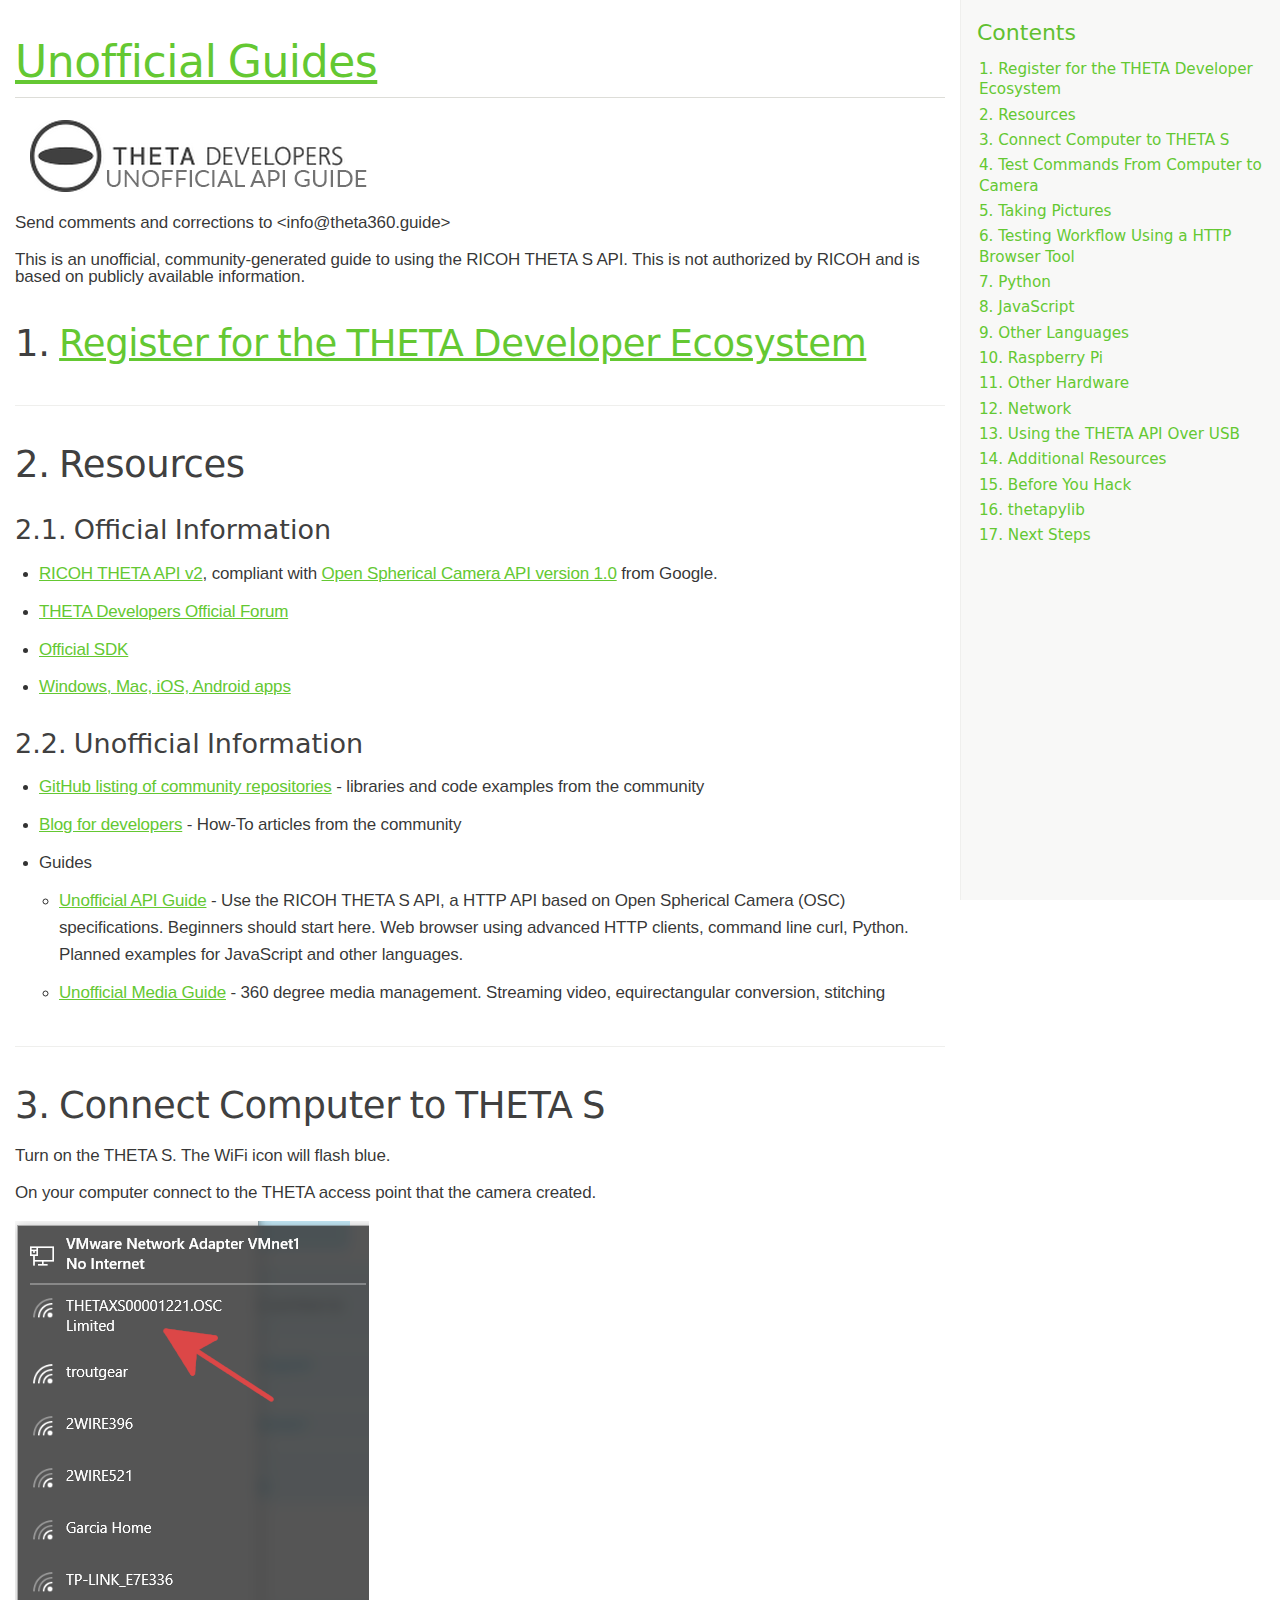
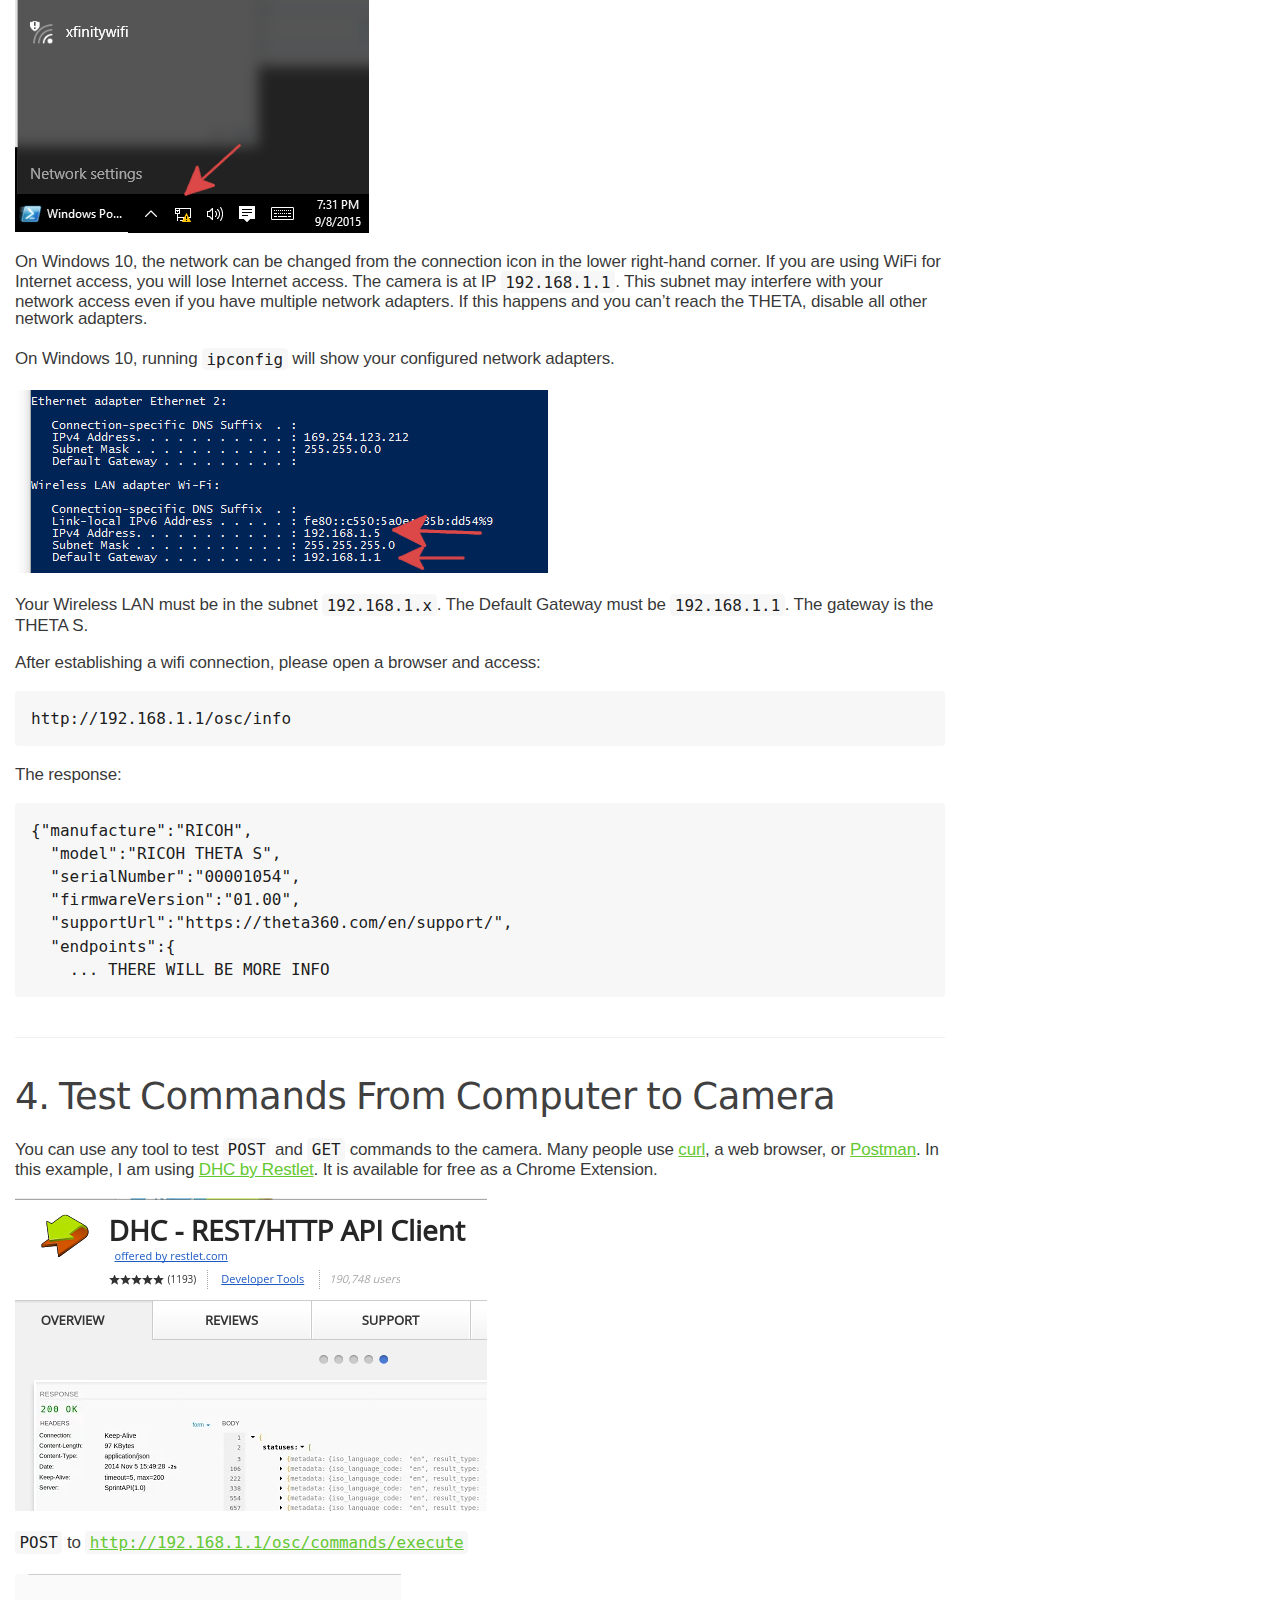
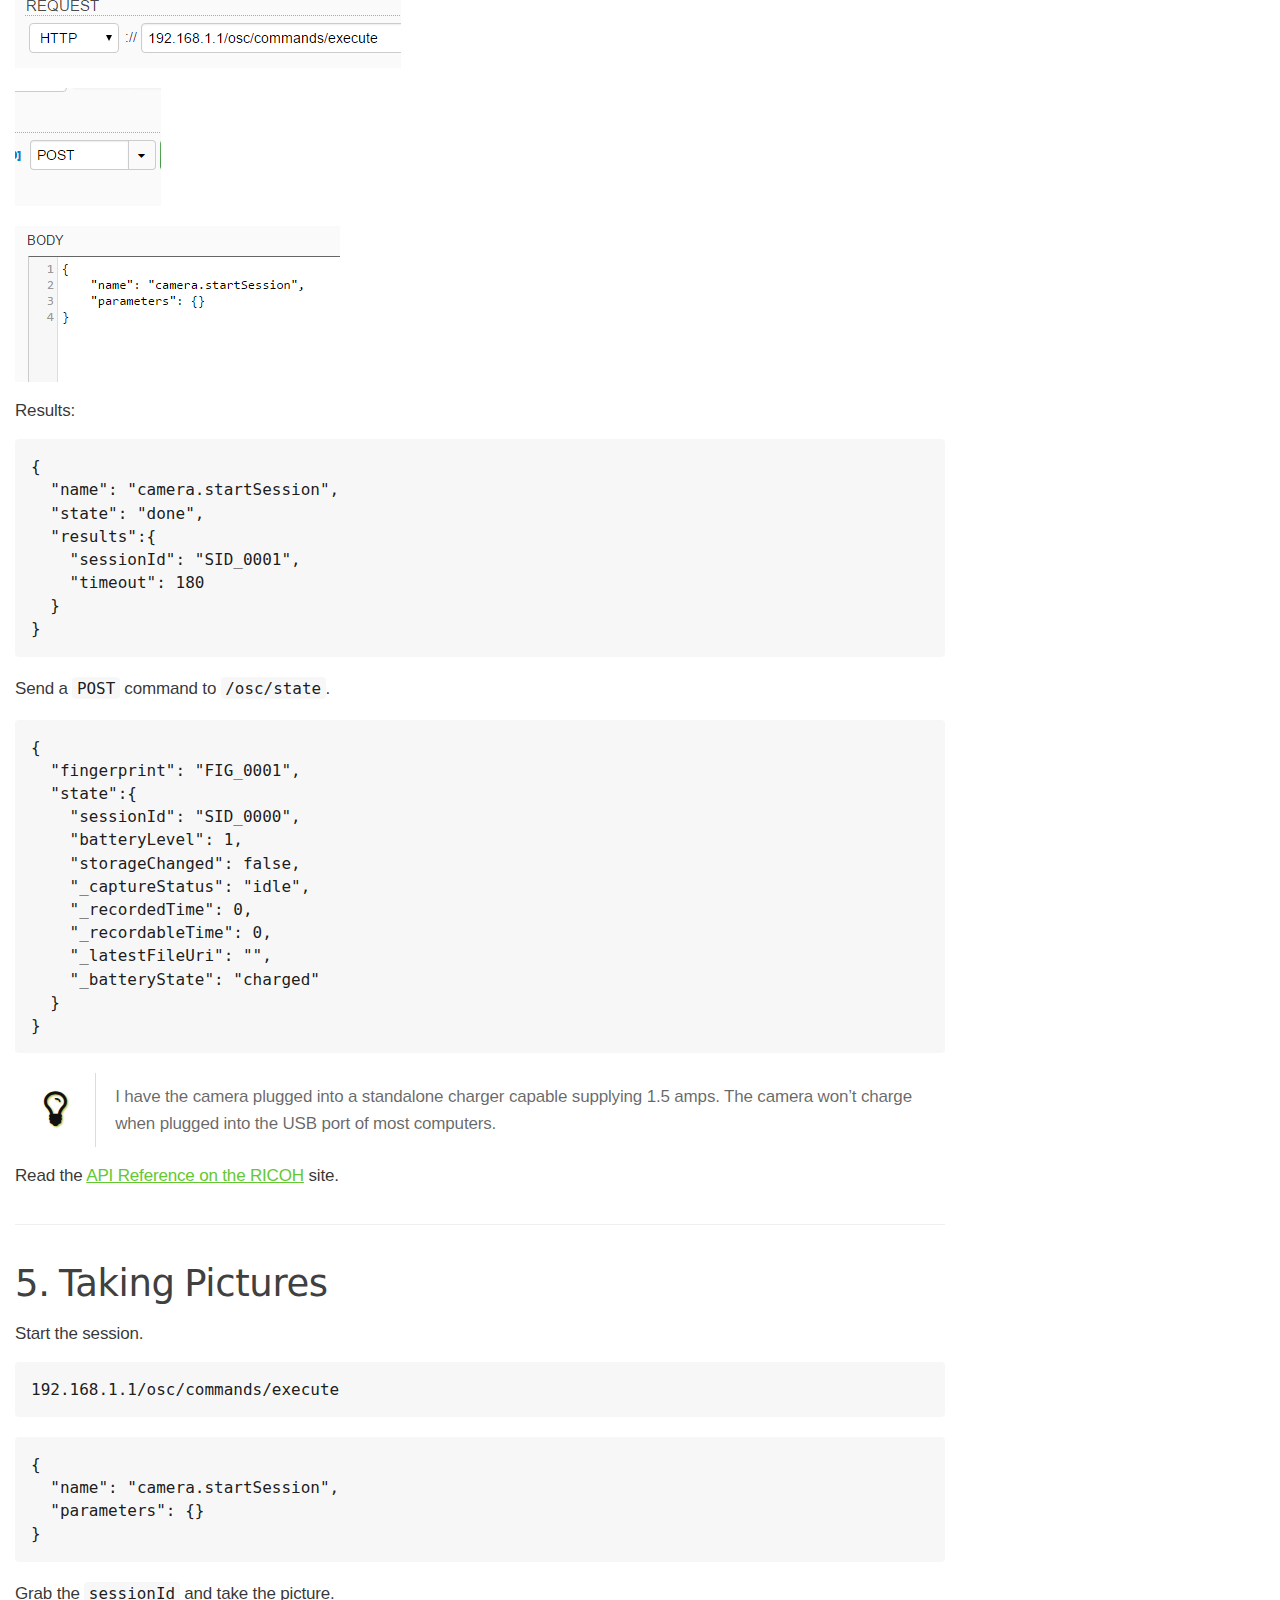
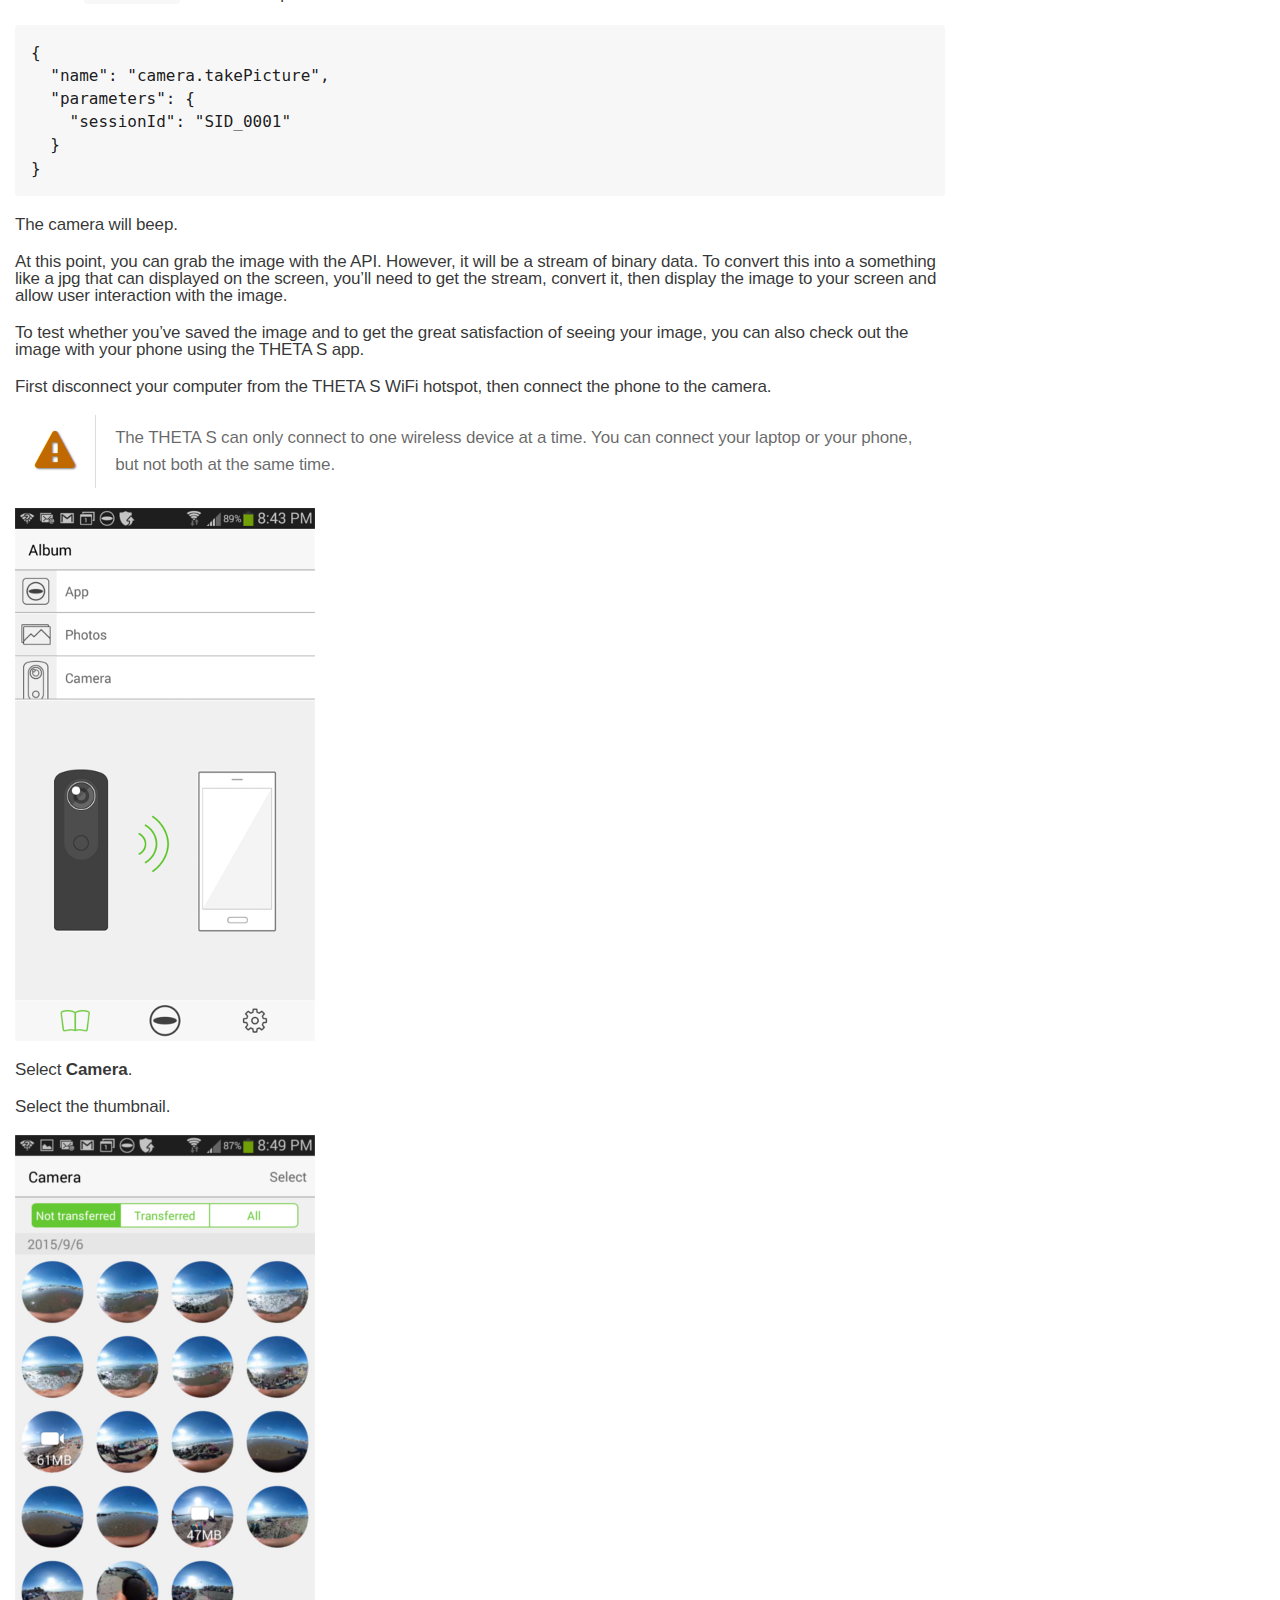
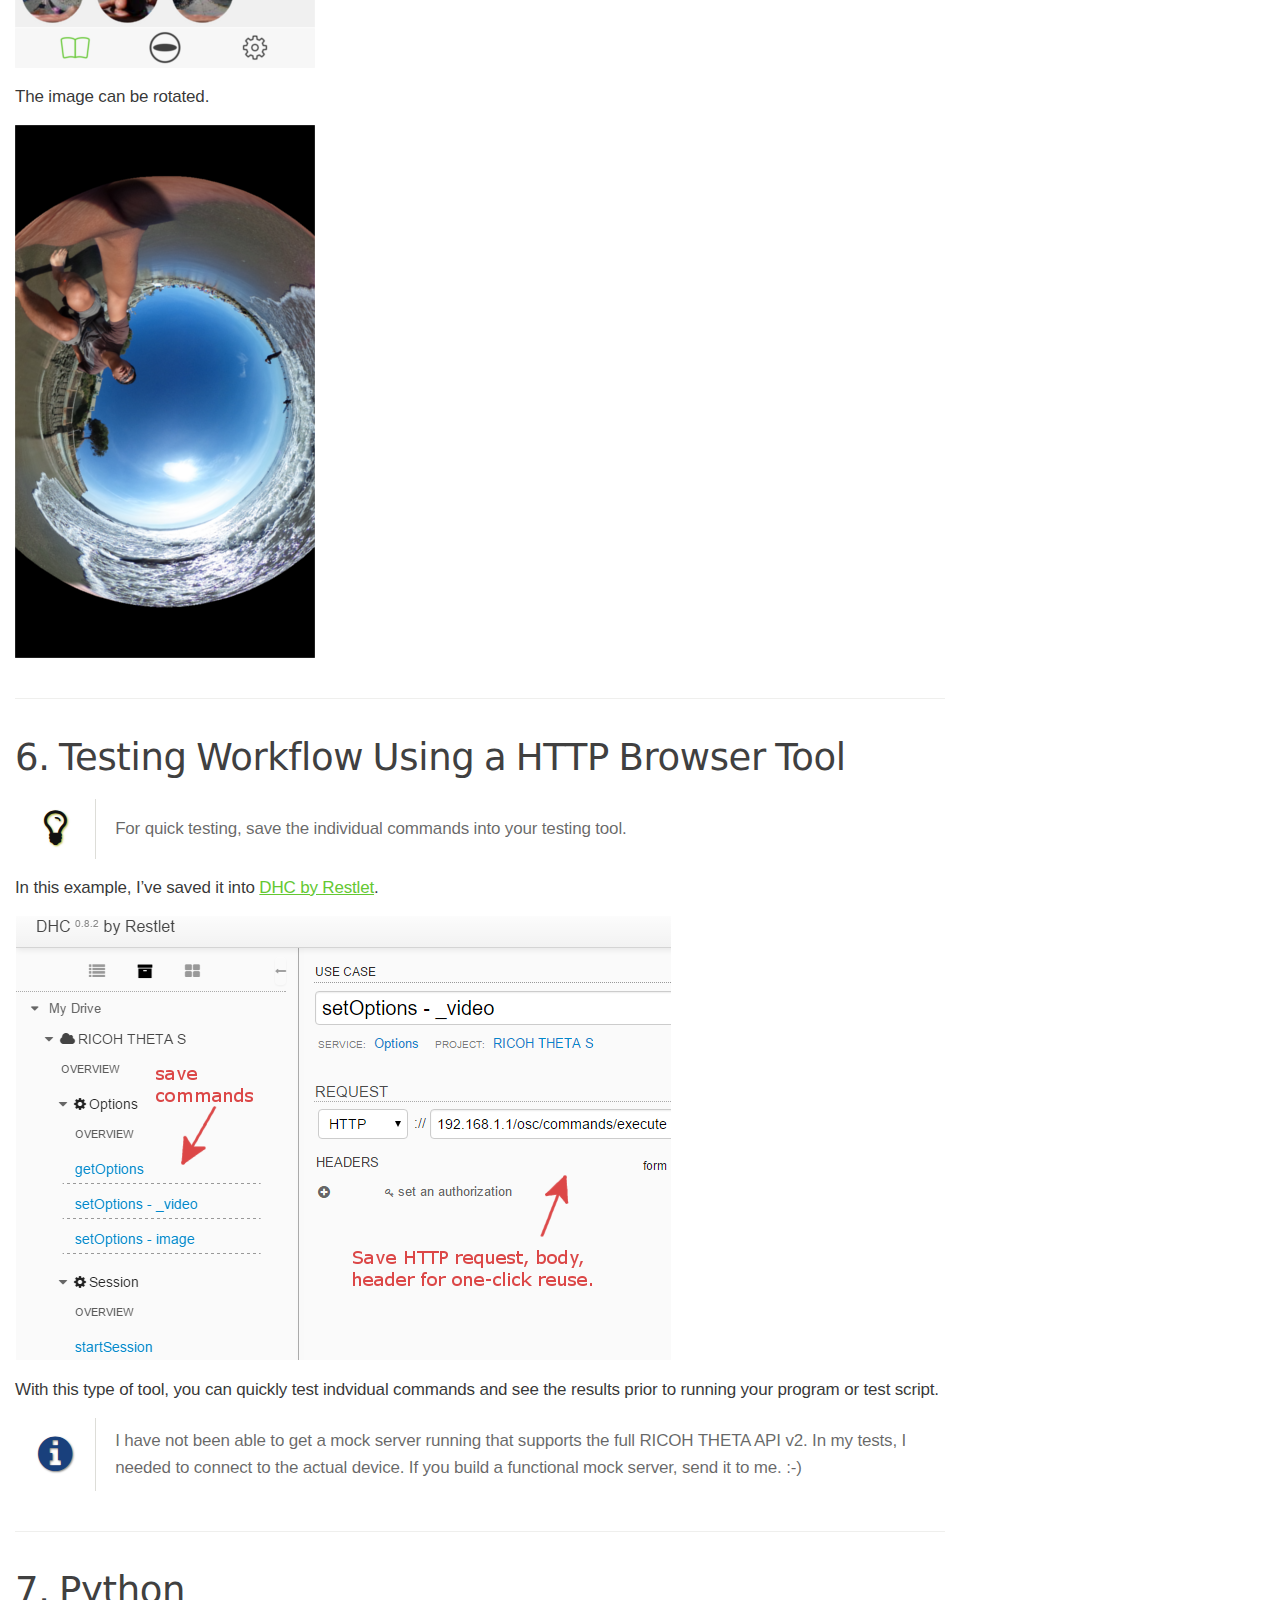
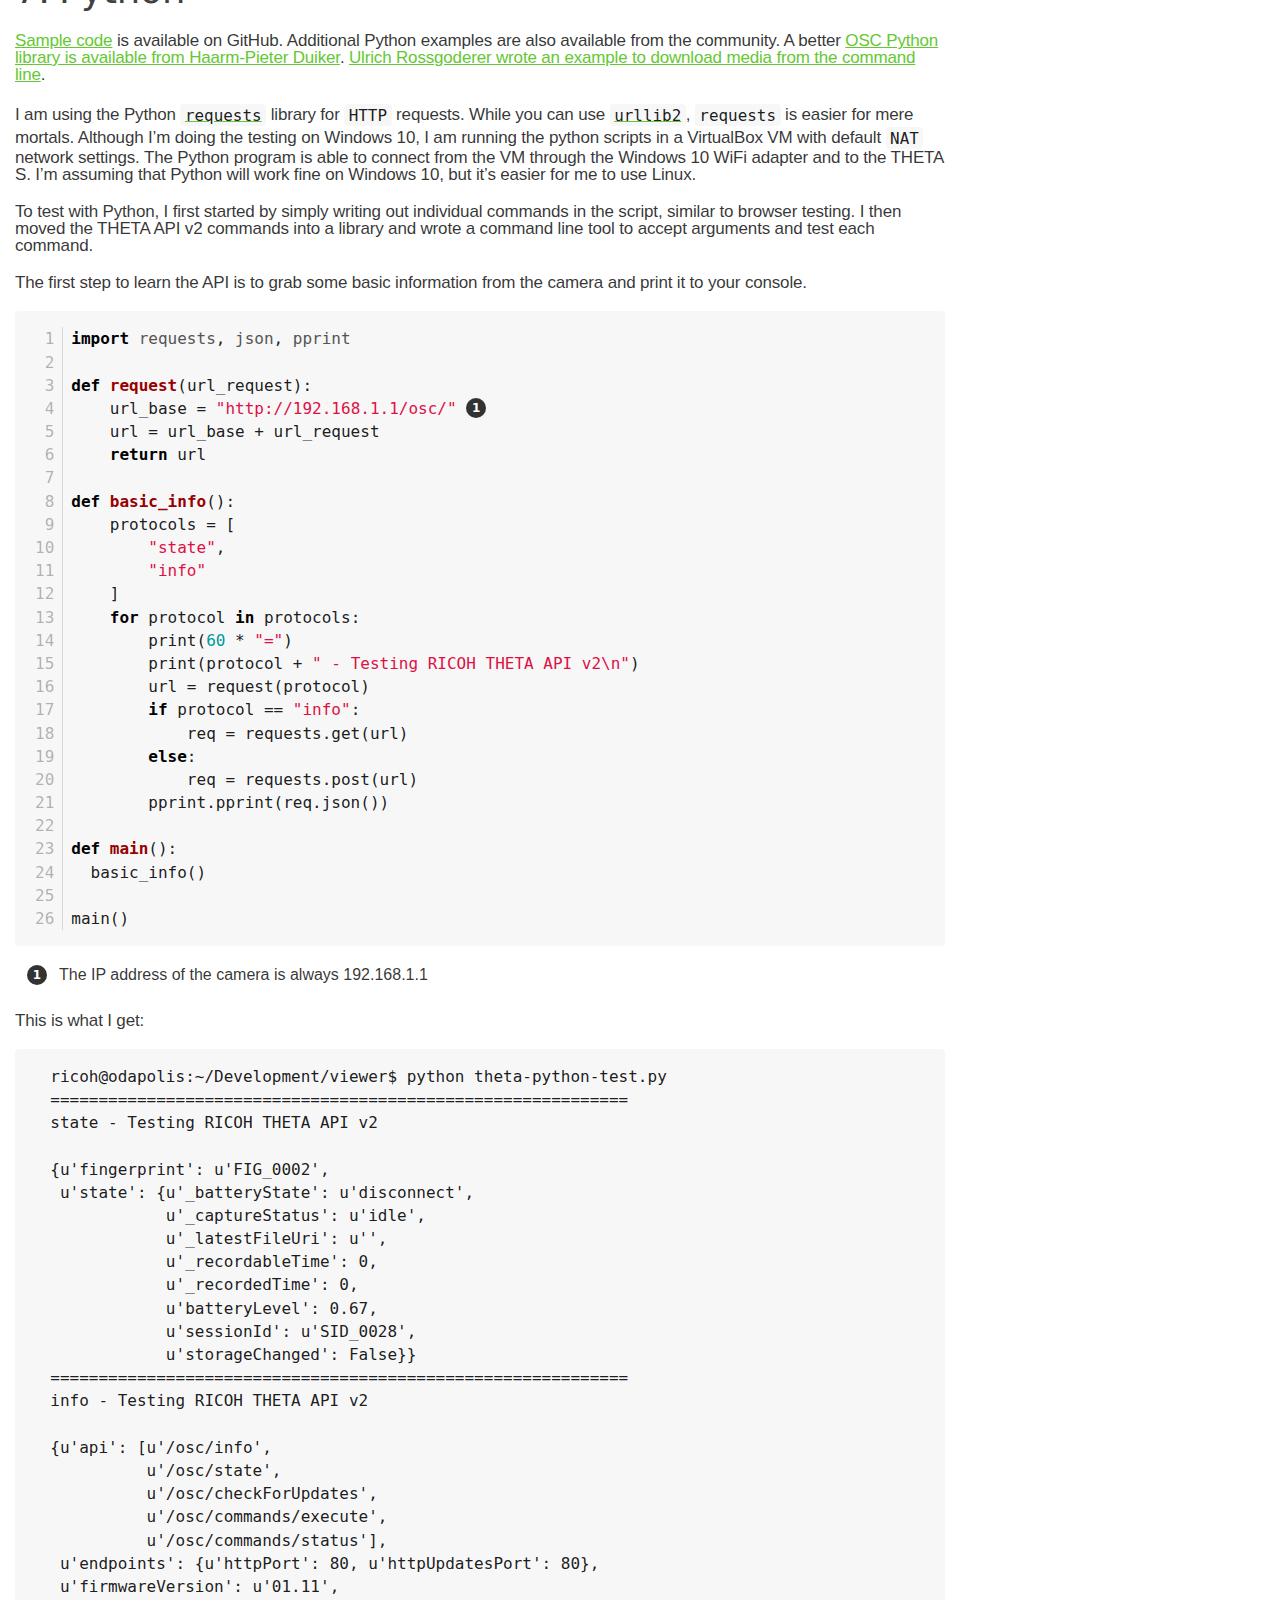
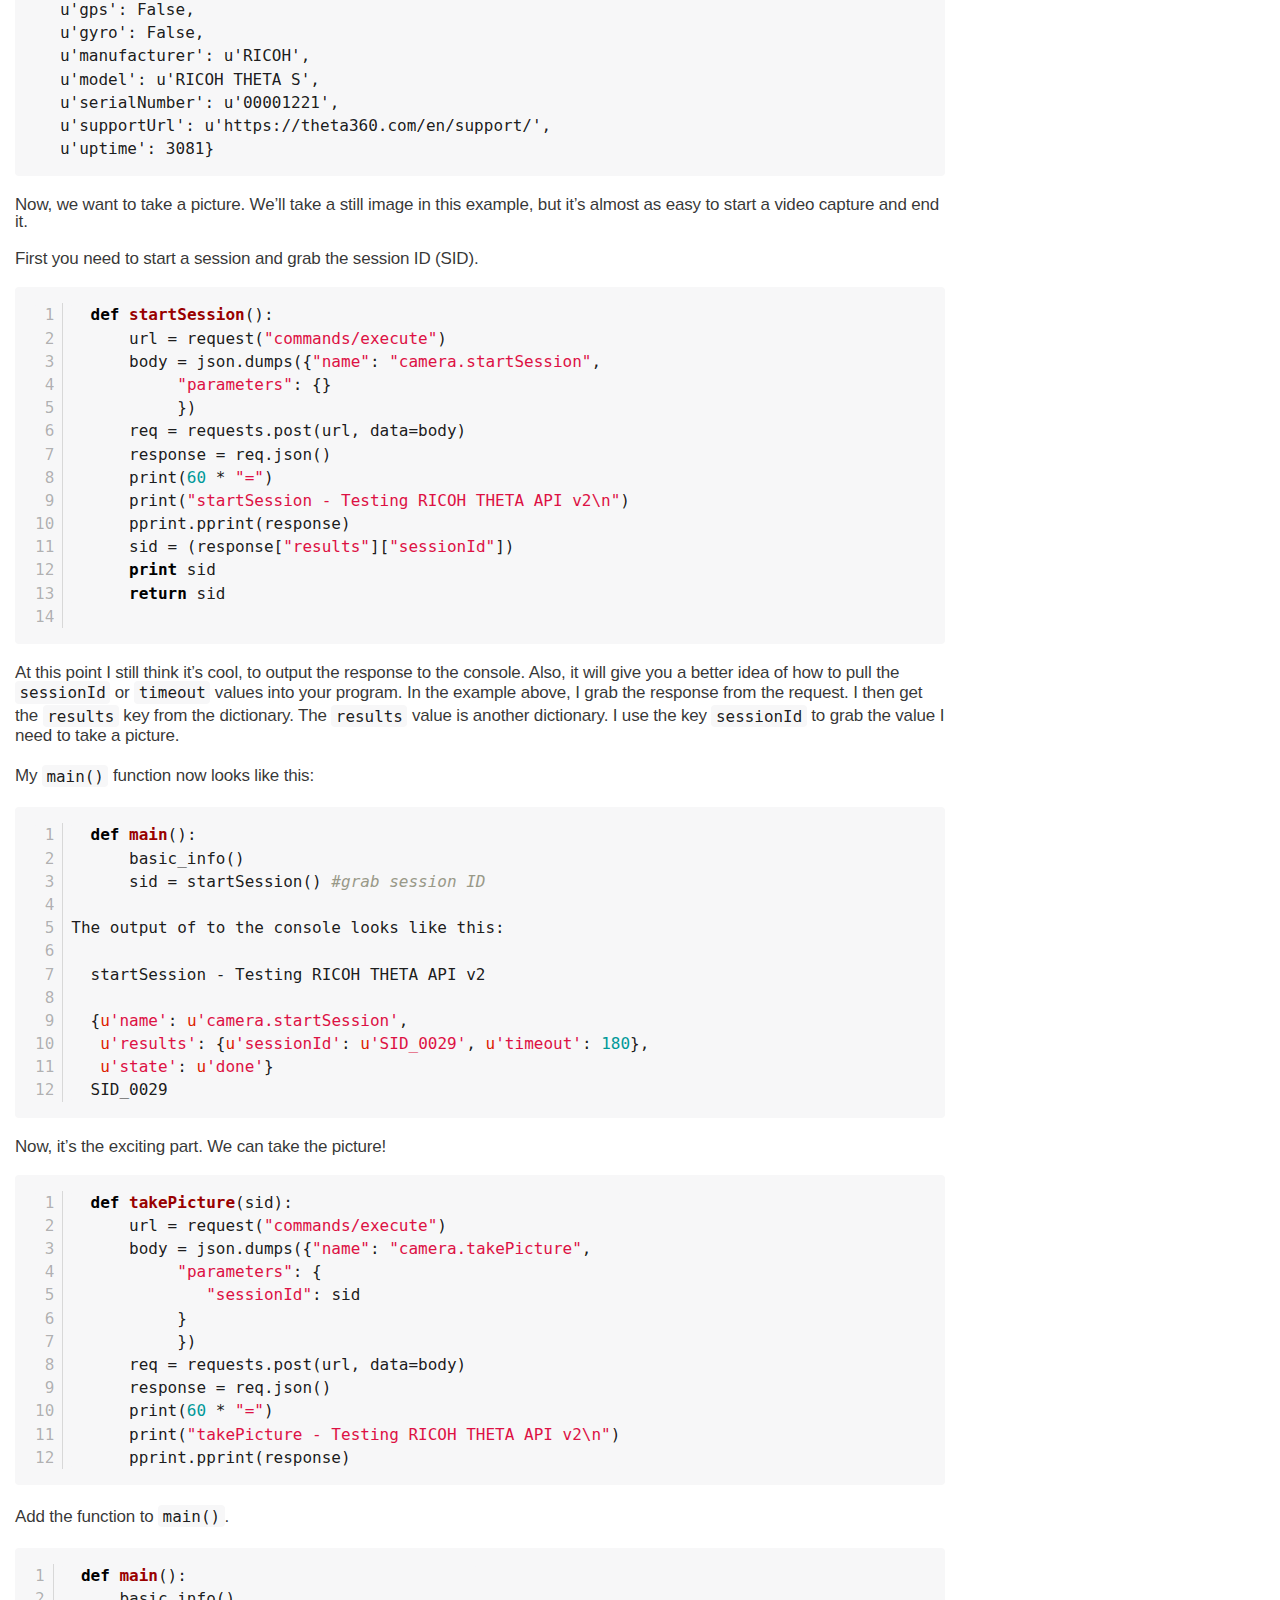
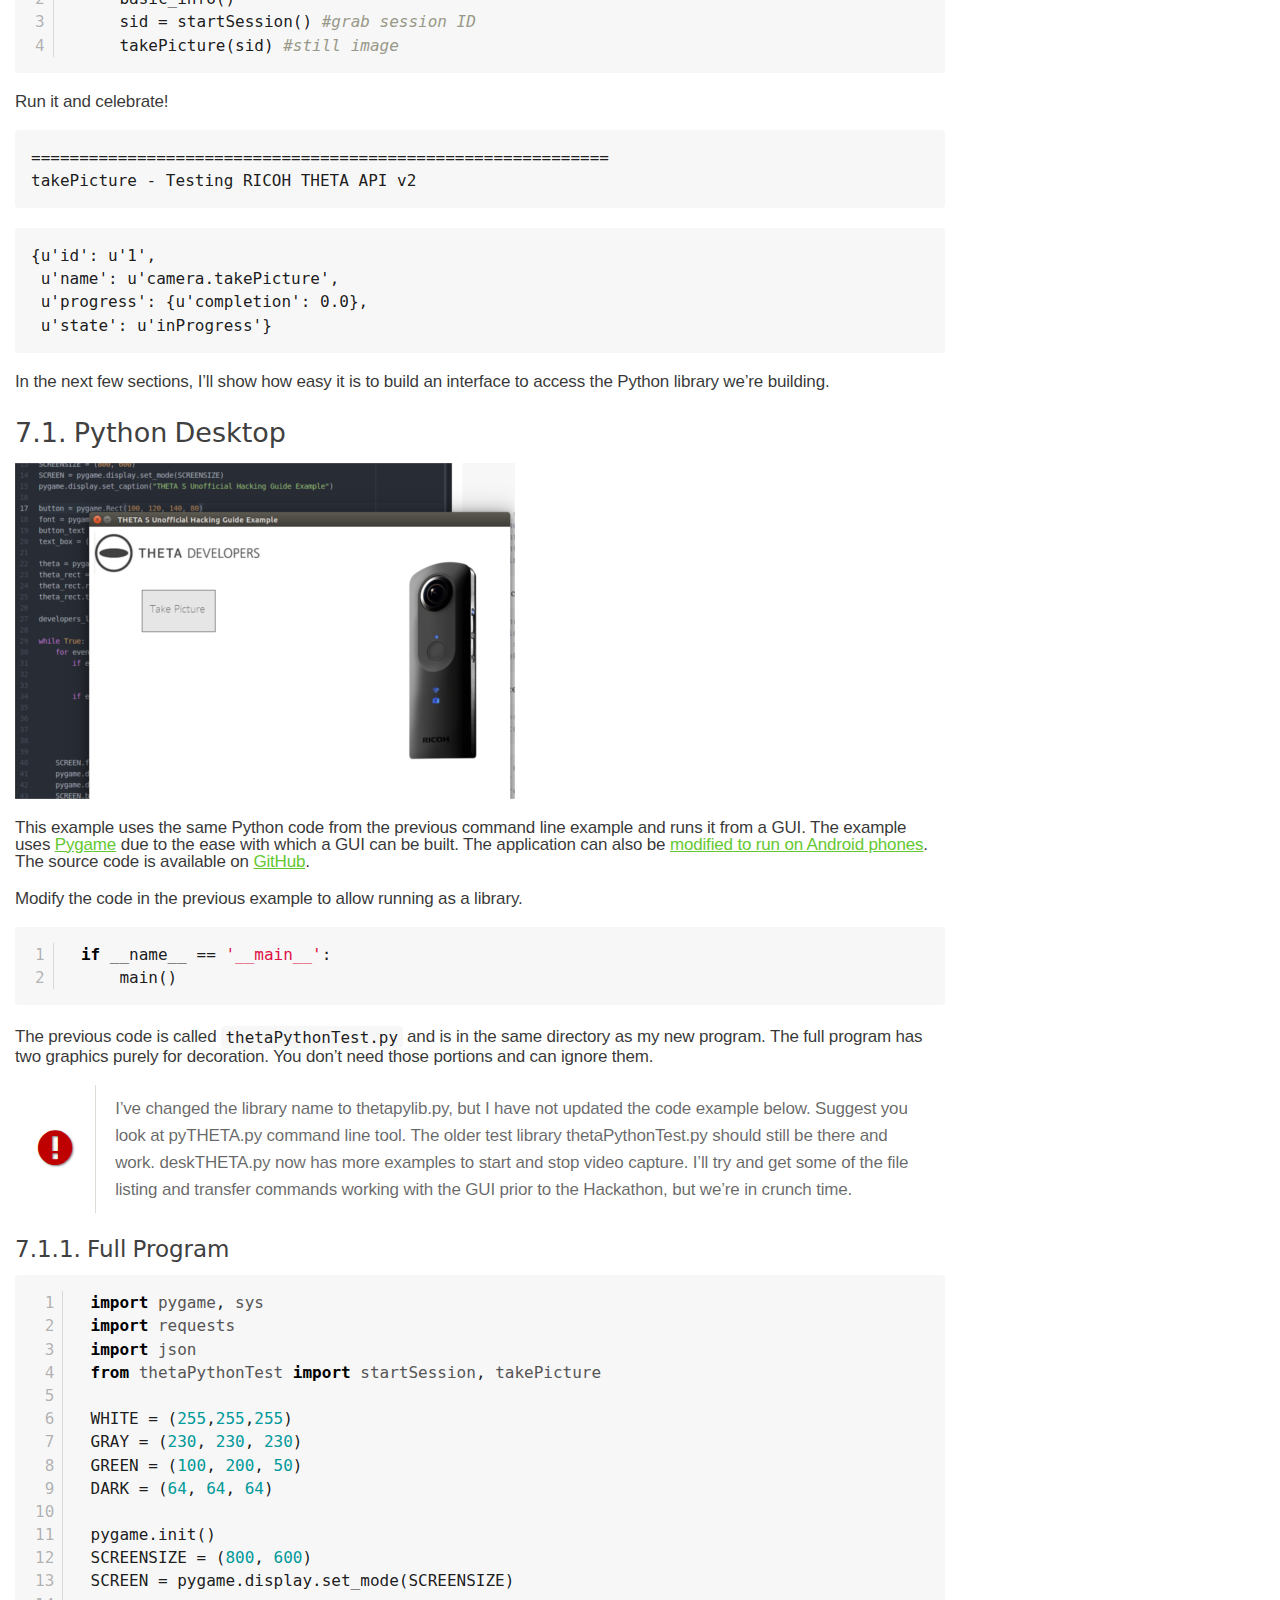
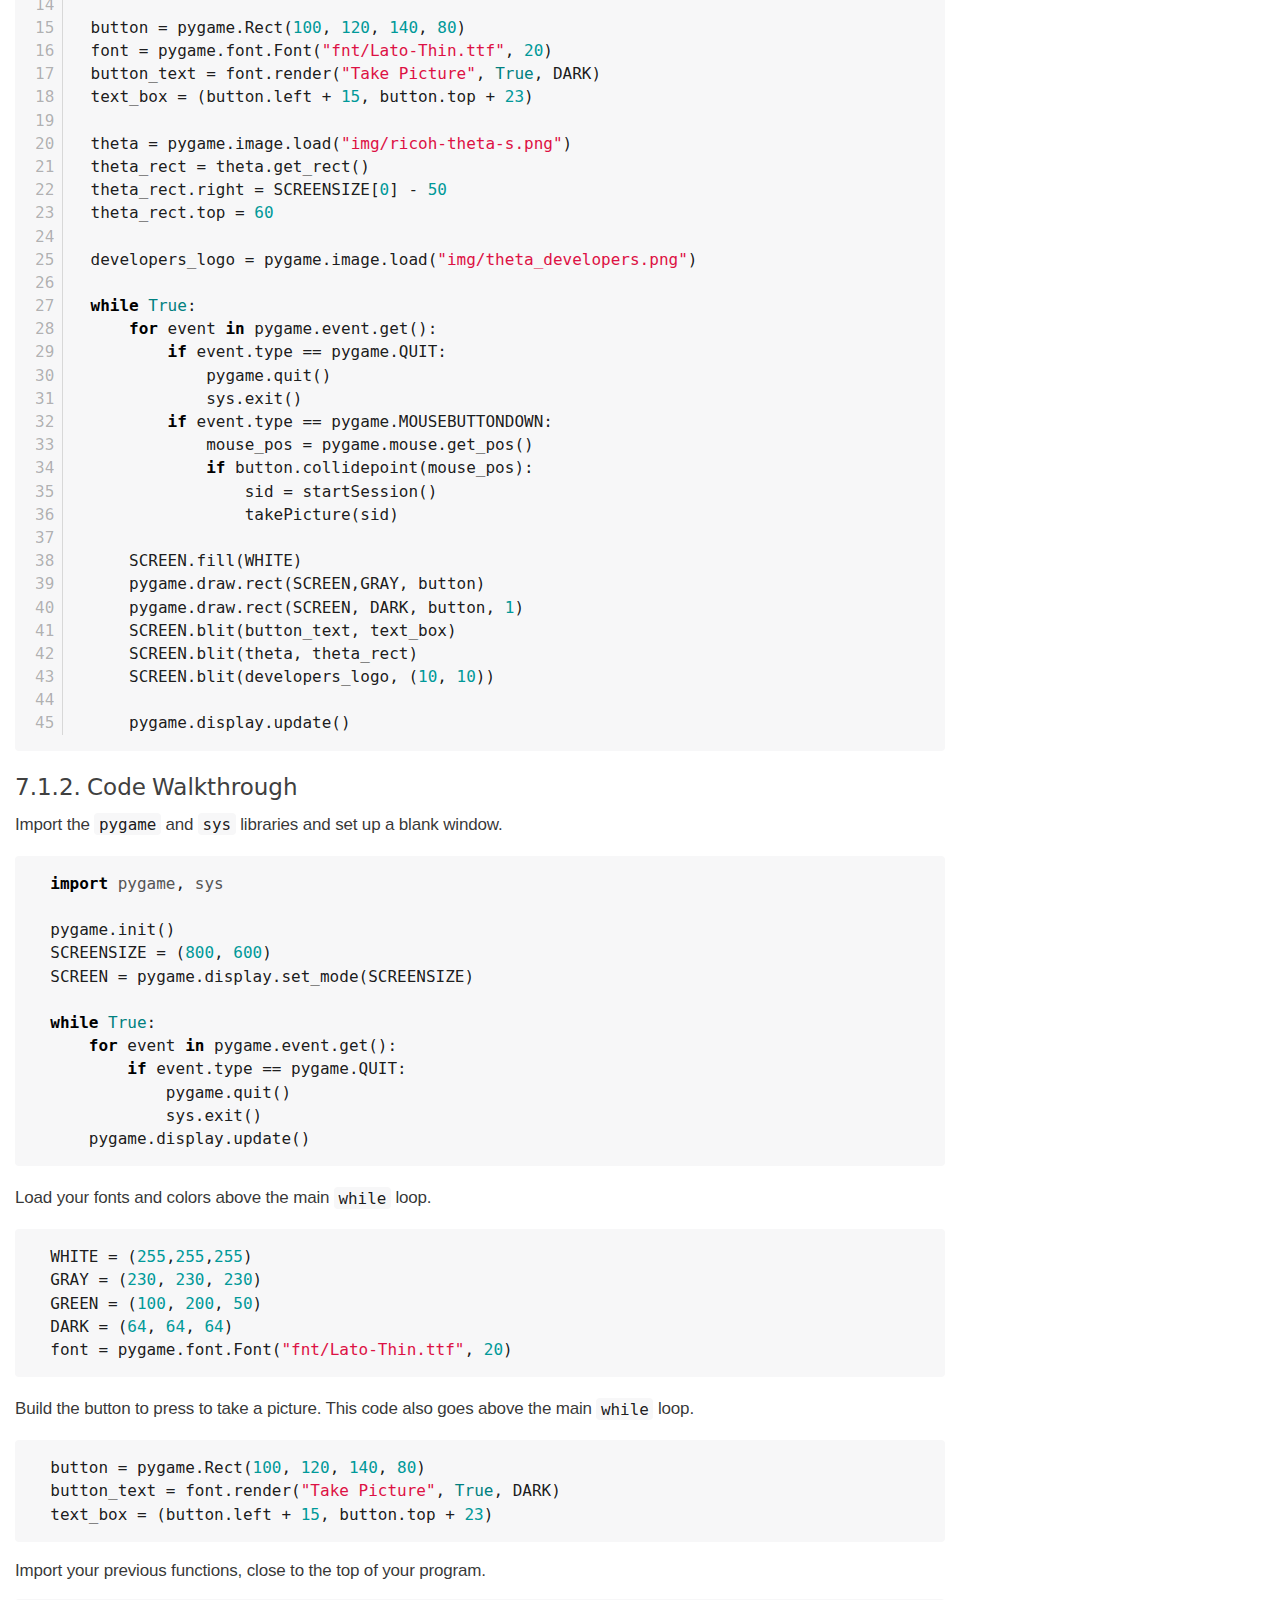
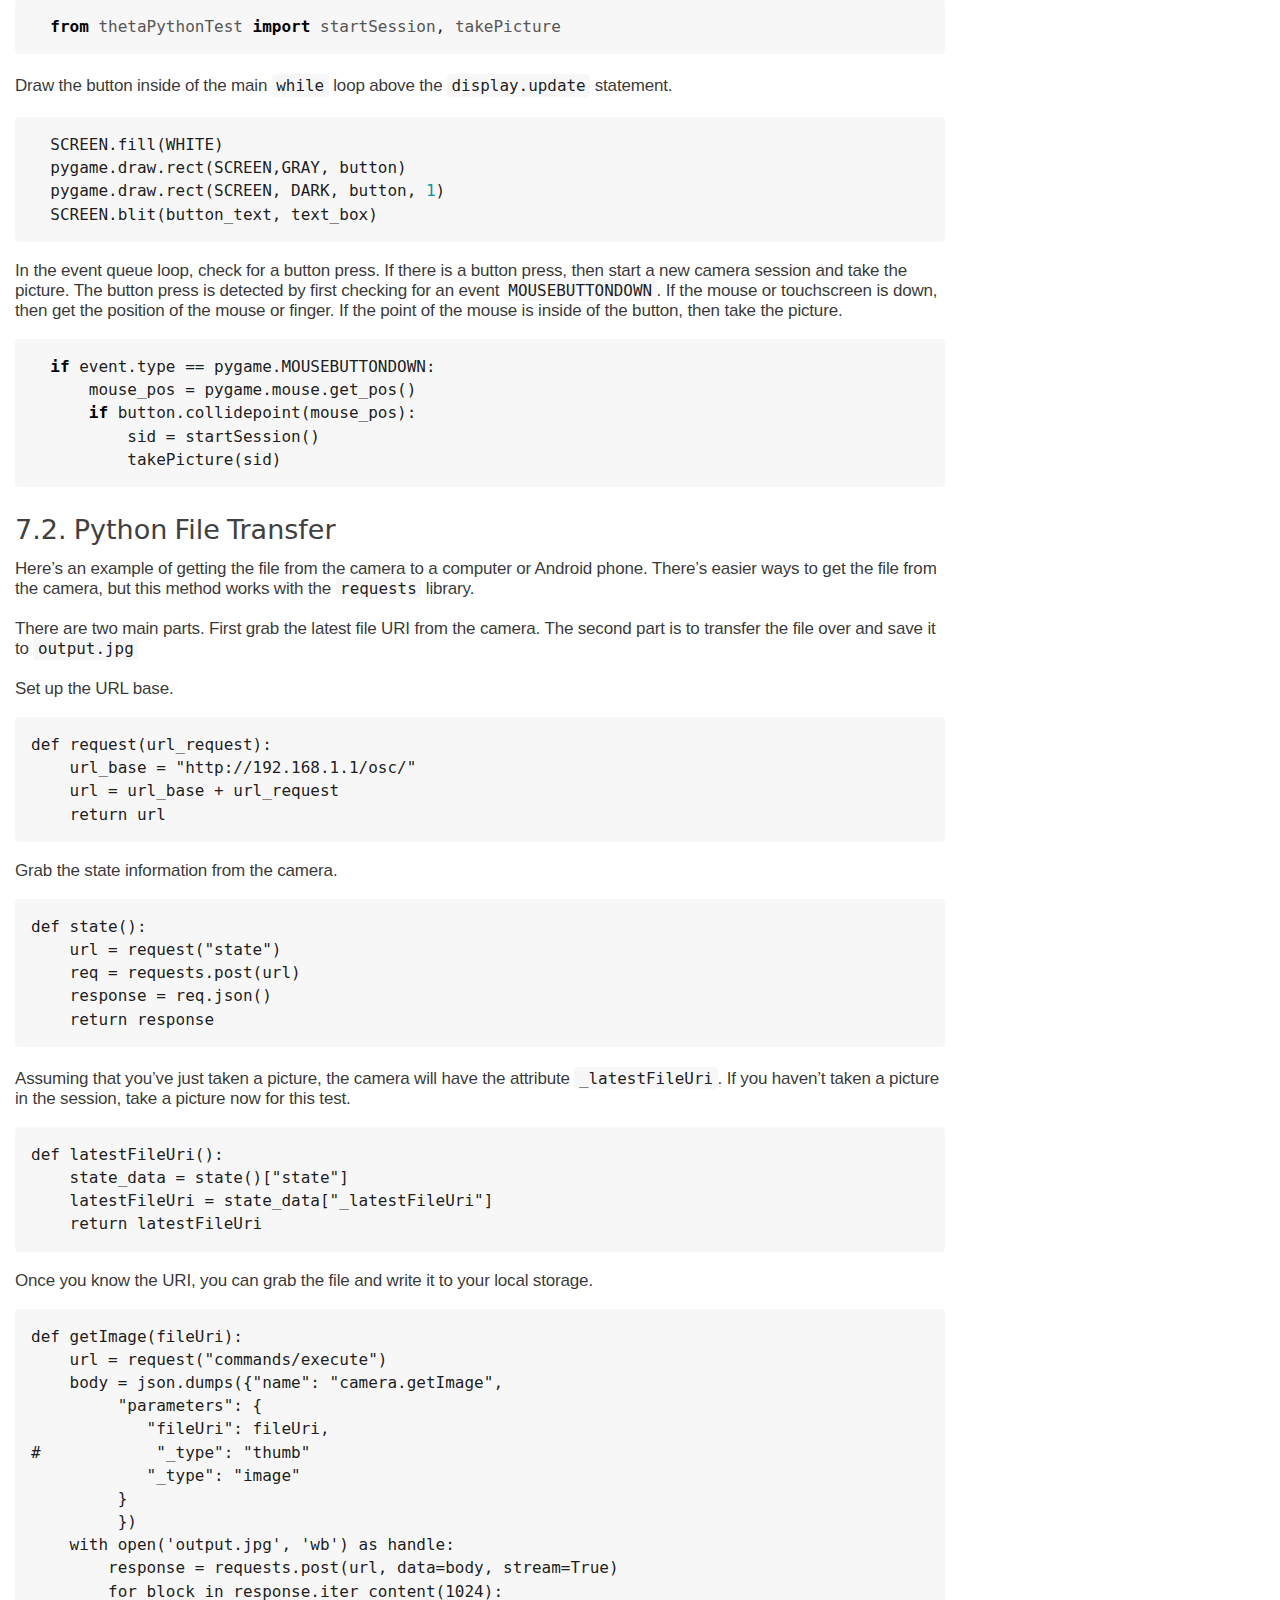
==== ricoh_theta_s.html @ 4e3dd4c5 "edited css stylesheet" ====
<!DOCTYPE html>
<html lang="en">
<head>
<meta charset="UTF-8">
<!--[if IE]><meta http-equiv="X-UA-Compatible" content="IE=edge"><![endif]-->
<meta name="viewport" content="width=device-width, initial-scale=1.0">
<meta name="generator" content="Asciidoctor 1.5.4">
<title>Unofficial Guides</title>
<style>
/*! normalize.css v2.1.2 | MIT License | git.io/normalize */
/* ========================================================================== HTML5 display definitions ========================================================================== */
/** Correct `block` display not defined in IE 8/9. */
article, aside, details, figcaption, figure, footer, header, hgroup, main, nav, section, summary { display: block; }

/** Correct `inline-block` display not defined in IE 8/9. */
audio, canvas, video { display: inline-block; }

/** Prevent modern browsers from displaying `audio` without controls. Remove excess height in iOS 5 devices. */
audio:not([controls]) { display: none; height: 0; }

/** Address `[hidden]` styling not present in IE 8/9. Hide the `template` element in IE, Safari, and Firefox < 22. */
[hidden], template { display: none; }

script { display: none !important; }

/* ========================================================================== Base ========================================================================== */
/** 1. Set default font family to sans-serif. 2. Prevent iOS text size adjust after orientation change, without disabling user zoom. */
html { font-family: sans-serif; /* 1 */ -ms-text-size-adjust: 100%; /* 2 */ -webkit-text-size-adjust: 100%; /* 2 */ }

/** Remove default margin. */
body { margin: 0; }

/* ========================================================================== Links ========================================================================== */
/** Remove the gray background color from active links in IE 10. */
a { background: transparent; }

/** Address `outline` inconsistency between Chrome and other browsers. */
a:focus { outline: thin dotted; }

/** Improve readability when focused and also mouse hovered in all browsers. */
a:active, a:hover { outline: 0; }

/* ========================================================================== Typography ========================================================================== */
/** Address variable `h1` font-size and margin within `section` and `article` contexts in Firefox 4+, Safari 5, and Chrome. */
h1 { font-size: 2em; margin: 0.67em 0; }

/** Address styling not present in IE 8/9, Safari 5, and Chrome. */
abbr[title] { border-bottom: 1px dotted; }

/** Address style set to `bolder` in Firefox 4+, Safari 5, and Chrome. */
b, strong { font-weight: bold; }

/** Address styling not present in Safari 5 and Chrome. */
dfn { font-style: italic; }

/** Address differences between Firefox and other browsers. */
hr { -moz-box-sizing: content-box; box-sizing: content-box; height: 0; }

/** Address styling not present in IE 8/9. */
mark { background: #ff0; color: #000; }

/** Correct font family set oddly in Safari 5 and Chrome. */
code, kbd, pre, samp { font-family: monospace, serif; font-size: 1em; }

/** Improve readability of pre-formatted text in all browsers. */
pre { white-space: pre-wrap; }

/** Set consistent quote types. */
q { quotes: "\201C" "\201D" "\2018" "\2019"; }

/** Address inconsistent and variable font size in all browsers. */
small { font-size: 80%; }

/** Prevent `sub` and `sup` affecting `line-height` in all browsers. */
sub, sup { font-size: 75%; line-height: 0; position: relative; vertical-align: baseline; }

sup { top: -0.5em; }

sub { bottom: -0.25em; }

/* ========================================================================== Embedded content ========================================================================== */
/** Remove border when inside `a` element in IE 8/9. */
img { border: 0; }

/** Correct overflow displayed oddly in IE 9. */
svg:not(:root) { overflow: hidden; }

/* ========================================================================== Figures ========================================================================== */
/** Address margin not present in IE 8/9 and Safari 5. */
figure { margin: 0; }

/* ========================================================================== Forms ========================================================================== */
/** Define consistent border, margin, and padding. */
fieldset { border: 1px solid #c0c0c0; margin: 0 2px; padding: 0.35em 0.625em 0.75em; }

/** 1. Correct `color` not being inherited in IE 8/9. 2. Remove padding so people aren't caught out if they zero out fieldsets. */
legend { border: 0; /* 1 */ padding: 0; /* 2 */ }

/** 1. Correct font family not being inherited in all browsers. 2. Correct font size not being inherited in all browsers. 3. Address margins set differently in Firefox 4+, Safari 5, and Chrome. */
button, input, select, textarea { font-family: inherit; /* 1 */ font-size: 100%; /* 2 */ margin: 0; /* 3 */ }

/** Address Firefox 4+ setting `line-height` on `input` using `!important` in the UA stylesheet. */
button, input { line-height: normal; }

/** Address inconsistent `text-transform` inheritance for `button` and `select`. All other form control elements do not inherit `text-transform` values. Correct `button` style inheritance in Chrome, Safari 5+, and IE 8+. Correct `select` style inheritance in Firefox 4+ and Opera. */
button, select { text-transform: none; }

/** 1. Avoid the WebKit bug in Android 4.0.* where (2) destroys native `audio` and `video` controls. 2. Correct inability to style clickable `input` types in iOS. 3. Improve usability and consistency of cursor style between image-type `input` and others. */
button, html input[type="button"], input[type="reset"], input[type="submit"] { -webkit-appearance: button; /* 2 */ cursor: pointer; /* 3 */ }

/** Re-set default cursor for disabled elements. */
button[disabled], html input[disabled] { cursor: default; }

/** 1. Address box sizing set to `content-box` in IE 8/9. 2. Remove excess padding in IE 8/9. */
input[type="checkbox"], input[type="radio"] { box-sizing: border-box; /* 1 */ padding: 0; /* 2 */ }

/** 1. Address `appearance` set to `searchfield` in Safari 5 and Chrome. 2. Address `box-sizing` set to `border-box` in Safari 5 and Chrome (include `-moz` to future-proof). */
input[type="search"] { -webkit-appearance: textfield; /* 1 */ -moz-box-sizing: content-box; -webkit-box-sizing: content-box; /* 2 */ box-sizing: content-box; }

/** Remove inner padding and search cancel button in Safari 5 and Chrome on OS X. */
input[type="search"]::-webkit-search-cancel-button, input[type="search"]::-webkit-search-decoration { -webkit-appearance: none; }

/** Remove inner padding and border in Firefox 4+. */
button::-moz-focus-inner, input::-moz-focus-inner { border: 0; padding: 0; }

/** 1. Remove default vertical scrollbar in IE 8/9. 2. Improve readability and alignment in all browsers. */
textarea { overflow: auto; /* 1 */ vertical-align: top; /* 2 */ }

/* ========================================================================== Tables ========================================================================== */
/** Remove most spacing between table cells. */
table { border-collapse: collapse; border-spacing: 0; }

meta.foundation-mq-small { font-family: "only screen and (min-width: 768px)"; width: 768px; }

meta.foundation-mq-medium { font-family: "only screen and (min-width:1280px)"; width: 1280px; }

meta.foundation-mq-large { font-family: "only screen and (min-width:1440px)"; width: 1440px; }

*, *:before, *:after { -moz-box-sizing: border-box; -webkit-box-sizing: border-box; box-sizing: border-box; }

html, body { font-size: 100%; }

body { background: white; color: rgba(0, 0, 0, 0.8); padding: 0; margin: 0; font-family: "Source Sans Pro", "Helvetica Neue", Helvetica, Arial, sans-serif; font-weight: normal; font-style: normal; line-height: 1; position: relative; cursor: auto; }

a:hover { cursor: pointer; }

img, object, embed { max-width: 100%; height: auto; }

object, embed { height: 100%; }

img { -ms-interpolation-mode: bicubic; }

#map_canvas img, #map_canvas embed, #map_canvas object, .map_canvas img, .map_canvas embed, .map_canvas object { max-width: none !important; }

.left { float: left !important; }

.right { float: right !important; }

.text-left { text-align: left !important; }

.text-right { text-align: right !important; }

.text-center { text-align: center !important; }

.text-justify { text-align: justify !important; }

.hide { display: none; }

.antialiased, body { -webkit-font-smoothing: antialiased; }

img { display: inline-block; vertical-align: middle; }

textarea { height: auto; min-height: 50px; }

select { width: 100%; }

object, svg { display: inline-block; vertical-align: middle; }

.center { margin-left: auto; margin-right: auto; }

.spread { width: 100%; }

p.lead, .paragraph.lead > p, #preamble > .sectionbody > .paragraph:first-of-type p { font-size: 1.21875em; line-height: 1.6; }

.subheader, .admonitionblock td.content > .title, .audioblock > .title, .exampleblock > .title, .imageblock > .title, .listingblock > .title, .literalblock > .title, .stemblock > .title, .openblock > .title, .paragraph > .title, .quoteblock > .title, table.tableblock > .title, .verseblock > .title, .videoblock > .title, .dlist > .title, .olist > .title, .ulist > .title, .qlist > .title, .hdlist > .title { line-height: 1.45; color: #7a2518; font-weight: normal; margin-top: 0; margin-bottom: 0.25em; }

/* Typography resets */
div, dl, dt, dd, ul, ol, li, h1, h2, h3, #toctitle, .sidebarblock > .content > .title, h4, h5, h6, pre, form, p, blockquote, th, td { margin: 0; padding: 0; direction: ltr; }

/* Default Link Styles */
/* a { color: #2156a5; text-decoration: underline; line-height: inherit; } */

a { color: #64c832; text-decoration: underline; line-height: inherit; }

a:hover, a:focus { color: #1d4b8f; }
a img { border: none; }

/* Default paragraph styles */
/*p { font-family: inherit; font-weight: normal; font-size: 1em; line-height: 1.6; margin-bottom: 1.25em; text-rendering: optimizeLegibility; }*/
{ font-family: "Source Sans Pro", "Helvetica Neue", Helvetica, Arial, sans-serif; font-weight: normal; font-size: 1em; line-height: 1.6; margin-bottom: 1.25em; text-rendering: optimizeLegibility; }

p aside { font-size: 0.875em; line-height: 1.35; font-style: italic; }

/* Default header styles */
h1, h2, h3, #toctitle, .sidebarblock > .content > .title, h4, h5, h6 { font-family: "Open Sans", "DejaVu Sans", sans-serif; font-weight: 300; font-style: normal; color: #404040; text-rendering: optimizeLegibility; margin-top: 1em; margin-bottom: 0.5em; line-height: 1.0125em; }
h1 small, h2 small, h3 small, #toctitle small, .sidebarblock > .content > .title small, h4 small, h5 small, h6 small { font-size: 60%; color: #b4b4b4; line-height: 0; }

h1 { font-size: 2.125em; }

h2 { font-size: 1.6875em; }

h3, #toctitle, .sidebarblock > .content > .title { font-size: 1.375em; }

h4 { font-size: 1.125em; }

h5 { font-size: 1.125em; }

h6 { font-size: 1em; }

hr { border: solid #ddddd8; border-width: 1px 0 0; clear: both; margin: 1.25em 0 1.1875em; height: 0; }

/* Helpful Typography Defaults */
em, i { font-style: italic; line-height: inherit; }

strong, b { font-weight: bold; line-height: inherit; }

small { font-size: 60%; line-height: inherit; }

code { font-family: "Droid Sans Mono", "DejaVu Sans Mono", monospace; font-weight: normal; color: rgba(0, 0, 0, 0.9); }

/* Lists */
ul, ol, dl { font-size: 1em; line-height: 1.6; margin-bottom: 1.25em; list-style-position: outside; font-family: inherit; }

ul, ol { margin-left: 1.5em; }
ul.no-bullet, ol.no-bullet { margin-left: 1.5em; }

/* Unordered Lists */
ul li ul, ul li ol { margin-left: 1.25em; margin-bottom: 0; font-size: 1em; /* Override nested font-size change */ }
ul.square li ul, ul.circle li ul, ul.disc li ul { list-style: inherit; }
ul.square { list-style-type: square; }
ul.circle { list-style-type: circle; }
ul.disc { list-style-type: disc; }
ul.no-bullet { list-style: none; }

/* Ordered Lists */
ol li ul, ol li ol { margin-left: 1.25em; margin-bottom: 0; }

/* Definition Lists */
dl dt { margin-bottom: 0.3125em; font-weight: bold; }
dl dd { margin-bottom: 1.25em; }

/* Abbreviations */
abbr, acronym { text-transform: uppercase; font-size: 90%; color: rgba(0, 0, 0, 0.8); border-bottom: 1px dotted #dddddd; cursor: help; }

abbr { text-transform: none; }

/* Blockquotes */
blockquote { margin: 0 0 1.25em; padding: 0.5625em 1.25em 0 1.1875em; border-left: 1px solid #dddddd; }
blockquote cite { display: block; font-size: 0.9375em; color: rgba(0, 0, 0, 0.6); }
blockquote cite:before { content: "\2014 \0020"; }
blockquote cite a, blockquote cite a:visited { color: rgba(0, 0, 0, 0.6); }

blockquote, blockquote p { line-height: 1.6; color: rgba(0, 0, 0, 0.85); }

/* Microformats */
.vcard { display: inline-block; margin: 0 0 1.25em 0; border: 1px solid #dddddd; padding: 0.625em 0.75em; }
.vcard li { margin: 0; display: block; }
.vcard .fn { font-weight: bold; font-size: 0.9375em; }

.vevent .summary { font-weight: bold; }
.vevent abbr { cursor: auto; text-decoration: none; font-weight: bold; border: none; padding: 0 0.0625em; }

@media only screen and (min-width: 768px) { h1, h2, h3, #toctitle, .sidebarblock > .content > .title, h4, h5, h6 { line-height: 1.2; }
  h1 { font-size: 2.75em; }
  h2 { font-size: 2.3125em; }
  h3, #toctitle, .sidebarblock > .content > .title { font-size: 1.6875em; }
  h4 { font-size: 1.4375em; } }
/* Tables */
table { background: white; margin-bottom: 1.25em; border: solid 1px #dedede; }
table thead, table tfoot { background: #f7f8f7; font-weight: bold; }
table thead tr th, table thead tr td, table tfoot tr th, table tfoot tr td { padding: 0.5em 0.625em 0.625em; font-size: inherit; color: rgba(0, 0, 0, 0.8); text-align: left; }
table tr th, table tr td { padding: 0.5625em 0.625em; font-size: inherit; color: rgba(0, 0, 0, 0.8); }
table tr.even, table tr.alt, table tr:nth-of-type(even) { background: #f8f8f7; }
table thead tr th, table tfoot tr th, table tbody tr td, table tr td, table tfoot tr td { display: table-cell; line-height: 1.6; }

body { tab-size: 4; }

h1, h2, h3, #toctitle, .sidebarblock > .content > .title, h4, h5, h6 { line-height: 1.2; word-spacing: -0.05em; }
h1 strong, h2 strong, h3 strong, #toctitle strong, .sidebarblock > .content > .title strong, h4 strong, h5 strong, h6 strong { font-weight: 400; }

.clearfix:before, .clearfix:after, .float-group:before, .float-group:after { content: " "; display: table; }
.clearfix:after, .float-group:after { clear: both; }

*:not(pre) > code { font-size: 0.9375em; font-style: normal !important; letter-spacing: 0; padding: 0.1em 0.5ex; word-spacing: -0.15em; background-color: #f7f7f8; -webkit-border-radius: 4px; border-radius: 4px; line-height: 1.45; text-rendering: optimizeSpeed; }

pre, pre > code { line-height: 1.45; color: rgba(0, 0, 0, 0.9); font-family: "Droid Sans Mono", "DejaVu Sans Mono", "Monospace", monospace; font-weight: normal; text-rendering: optimizeSpeed; }

.keyseq { color: rgba(51, 51, 51, 0.8); }

kbd { font-family: "Droid Sans Mono", "DejaVu Sans Mono", monospace; display: inline-block; color: rgba(0, 0, 0, 0.8); font-size: 0.65em; line-height: 1.45; background-color: #f7f7f7; border: 1px solid #ccc; -webkit-border-radius: 3px; border-radius: 3px; -webkit-box-shadow: 0 1px 0 rgba(0, 0, 0, 0.2), 0 0 0 0.1em white inset; box-shadow: 0 1px 0 rgba(0, 0, 0, 0.2), 0 0 0 0.1em white inset; margin: 0 0.15em; padding: 0.2em 0.5em; vertical-align: middle; position: relative; top: -0.1em; white-space: nowrap; }

.keyseq kbd:first-child { margin-left: 0; }

.keyseq kbd:last-child { margin-right: 0; }

.menuseq, .menu { color: rgba(0, 0, 0, 0.8); }

b.button:before, b.button:after { position: relative; top: -1px; font-weight: normal; }

b.button:before { content: "["; padding: 0 3px 0 2px; }

b.button:after { content: "]"; padding: 0 2px 0 3px; }

p a > code:hover { color: rgba(0, 0, 0, 0.9); }

#header, #content, #footnotes, #footer { width: 100%; margin-left: auto; margin-right: auto; margin-top: 0; margin-bottom: 0; max-width: 62.5em; *zoom: 1; position: relative; padding-left: 0.9375em; padding-right: 0.9375em; }
#header:before, #header:after, #content:before, #content:after, #footnotes:before, #footnotes:after, #footer:before, #footer:after { content: " "; display: table; }
#header:after, #content:after, #footnotes:after, #footer:after { clear: both; }

#content { margin-top: 1.25em; }

#content:before { content: none; }

#header > h1:first-child { color: rgba(0, 0, 0, 0.85); margin-top: 2.25rem; margin-bottom: 0; }
#header > h1:first-child + #toc { margin-top: 8px; border-top: 1px solid #ddddd8; }
#header > h1:only-child, body.toc2 #header > h1:nth-last-child(2) { border-bottom: 1px solid #ddddd8; padding-bottom: 8px; }
#header .details { border-bottom: 1px solid #ddddd8; line-height: 1.45; padding-top: 0.25em; padding-bottom: 0.25em; padding-left: 0.25em; color: rgba(0, 0, 0, 0.6); display: -ms-flexbox; display: -webkit-flex; display: flex; -ms-flex-flow: row wrap; -webkit-flex-flow: row wrap; flex-flow: row wrap; }
#header .details span:first-child { margin-left: -0.125em; }
#header .details span.email a { color: rgba(0, 0, 0, 0.85); }
#header .details br { display: none; }
#header .details br + span:before { content: "\00a0\2013\00a0"; }
#header .details br + span.author:before { content: "\00a0\22c5\00a0"; color: rgba(0, 0, 0, 0.85); }
#header .details br + span#revremark:before { content: "\00a0|\00a0"; }
#header #revnumber { text-transform: capitalize; }
#header #revnumber:after { content: "\00a0"; }

#content > h1:first-child:not([class]) { color: rgba(0, 0, 0, 0.85); border-bottom: 1px solid #ddddd8; padding-bottom: 8px; margin-top: 0; padding-top: 1rem; margin-bottom: 1.25rem; }

#toc { border-bottom: 1px solid #efefed; padding-bottom: 0.5em; }
#toc > ul { margin-left: 0.125em; }
#toc ul.sectlevel0 > li > a { font-style: italic; }
#toc ul.sectlevel0 ul.sectlevel1 { margin: 0.5em 0; }
#toc ul { font-family: "Open Sans", "DejaVu Sans", sans-serif; list-style-type: none; }
#toc li { line-height: 1.3334; margin-top: 0.3334em; }
#toc a { text-decoration: none; }
#toc a:active { text-decoration: underline; }

#toctitle { color: #60c030; font-size: 1.2em; }

@media only screen and (min-width: 768px) { #toctitle { font-size: 1.375em; }
  body.toc2 { padding-left: 15em; padding-right: 0; }
  #toc.toc2 { margin-top: 0 !important; background-color: #f8f8f7; position: fixed; width: 15em; left: 0; top: 0; border-right: 1px solid #efefed; border-top-width: 0 !important; border-bottom-width: 0 !important; z-index: 1000; padding: 1.25em 1em; height: 100%; overflow: auto; }
  #toc.toc2 #toctitle { margin-top: 0; margin-bottom: 0.8rem; font-size: 1.2em; }
  #toc.toc2 > ul { font-size: 0.9em; margin-bottom: 0; }
  #toc.toc2 ul ul { margin-left: 0; padding-left: 1em; }
  #toc.toc2 ul.sectlevel0 ul.sectlevel1 { padding-left: 0; margin-top: 0.5em; margin-bottom: 0.5em; }
  body.toc2.toc-right { padding-left: 0; padding-right: 15em; }
  body.toc2.toc-right #toc.toc2 { border-right-width: 0; border-left: 1px solid #efefed; left: auto; right: 0; } }
@media only screen and (min-width: 1280px) { body.toc2 { padding-left: 20em; padding-right: 0; }
  #toc.toc2 { width: 20em; }
  #toc.toc2 #toctitle { font-size: 1.375em; }
  #toc.toc2 > ul { font-size: 0.95em; }
  #toc.toc2 ul ul { padding-left: 1.25em; }
  body.toc2.toc-right { padding-left: 0; padding-right: 20em; } }
#content #toc { border-style: solid; border-width: 1px; border-color: #e0e0dc; margin-bottom: 1.25em; padding: 1.25em; background: #f8f8f7; -webkit-border-radius: 4px; border-radius: 4px; }
#content #toc > :first-child { margin-top: 0; }
#content #toc > :last-child { margin-bottom: 0; }

#footer { max-width: 100%; background-color: rgba(0, 0, 0, 0.8); padding: 1.25em; }

#footer-text { color: rgba(255, 255, 255, 0.8); line-height: 1.44; }

.sect1 { padding-bottom: 0.625em; }

@media only screen and (min-width: 768px) { .sect1 { padding-bottom: 1.25em; } }
.sect1 + .sect1 { border-top: 1px solid #efefed; }

#content h1 > a.anchor, h2 > a.anchor, h3 > a.anchor, #toctitle > a.anchor, .sidebarblock > .content > .title > a.anchor, h4 > a.anchor, h5 > a.anchor, h6 > a.anchor { position: absolute; z-index: 1001; width: 1.5ex; margin-left: -1.5ex; display: block; text-decoration: none !important; visibility: hidden; text-align: center; font-weight: normal; }
#content h1 > a.anchor:before, h2 > a.anchor:before, h3 > a.anchor:before, #toctitle > a.anchor:before, .sidebarblock > .content > .title > a.anchor:before, h4 > a.anchor:before, h5 > a.anchor:before, h6 > a.anchor:before { content: "\00A7"; font-size: 0.85em; display: block; padding-top: 0.1em; }
#content h1:hover > a.anchor, #content h1 > a.anchor:hover, h2:hover > a.anchor, h2 > a.anchor:hover, h3:hover > a.anchor, #toctitle:hover > a.anchor, .sidebarblock > .content > .title:hover > a.anchor, h3 > a.anchor:hover, #toctitle > a.anchor:hover, .sidebarblock > .content > .title > a.anchor:hover, h4:hover > a.anchor, h4 > a.anchor:hover, h5:hover > a.anchor, h5 > a.anchor:hover, h6:hover > a.anchor, h6 > a.anchor:hover { visibility: visible; }
#content h1 > a.link, h2 > a.link, h3 > a.link, #toctitle > a.link, .sidebarblock > .content > .title > a.link, h4 > a.link, h5 > a.link, h6 > a.link { color: #ba3925; text-decoration: none; }
#content h1 > a.link:hover, h2 > a.link:hover, h3 > a.link:hover, #toctitle > a.link:hover, .sidebarblock > .content > .title > a.link:hover, h4 > a.link:hover, h5 > a.link:hover, h6 > a.link:hover { color: #a53221; }

.audioblock, .imageblock, .literalblock, .listingblock, .stemblock, .videoblock { margin-bottom: 1.25em; }

.admonitionblock td.content > .title, .audioblock > .title, .exampleblock > .title, .imageblock > .title, .listingblock > .title, .literalblock > .title, .stemblock > .title, .openblock > .title, .paragraph > .title, .quoteblock > .title, table.tableblock > .title, .verseblock > .title, .videoblock > .title, .dlist > .title, .olist > .title, .ulist > .title, .qlist > .title, .hdlist > .title { text-rendering: optimizeLegibility; text-align: left; font-family: "Source Sans Pro", "Helvetica Neue", Helvetica, Arial, sans-serif; font-size: 1rem; font-style: italic; }

table.tableblock > caption.title { white-space: nowrap; overflow: visible; max-width: 0; }

.paragraph.lead > p, #preamble > .sectionbody > .paragraph:first-of-type p { color: rgba(0, 0, 0, 0.85); }

table.tableblock #preamble > .sectionbody > .paragraph:first-of-type p { font-size: inherit; }

.admonitionblock > table { border-collapse: separate; border: 0; background: none; width: 100%; }
.admonitionblock > table td.icon { text-align: center; width: 80px; }
.admonitionblock > table td.icon img { max-width: none; }
.admonitionblock > table td.icon .title { font-weight: bold; font-family: "Open Sans", "DejaVu Sans", sans-serif; text-transform: uppercase; }
.admonitionblock > table td.content { padding-left: 1.125em; padding-right: 1.25em; border-left: 1px solid #ddddd8; color: rgba(0, 0, 0, 0.6); }
.admonitionblock > table td.content > :last-child > :last-child { margin-bottom: 0; }

.exampleblock > .content { border-style: solid; border-width: 1px; border-color: #e6e6e6; margin-bottom: 1.25em; padding: 1.25em; background: white; -webkit-border-radius: 4px; border-radius: 4px; }
.exampleblock > .content > :first-child { margin-top: 0; }
.exampleblock > .content > :last-child { margin-bottom: 0; }

.sidebarblock { border-style: solid; border-width: 1px; border-color: #e0e0dc; margin-bottom: 1.25em; padding: 1.25em; background: #f8f8f7; -webkit-border-radius: 4px; border-radius: 4px; }
.sidebarblock > :first-child { margin-top: 0; }
.sidebarblock > :last-child { margin-bottom: 0; }
.sidebarblock > .content > .title { color: #7a2518; margin-top: 0; text-align: center; }

.exampleblock > .content > :last-child > :last-child, .exampleblock > .content .olist > ol > li:last-child > :last-child, .exampleblock > .content .ulist > ul > li:last-child > :last-child, .exampleblock > .content .qlist > ol > li:last-child > :last-child, .sidebarblock > .content > :last-child > :last-child, .sidebarblock > .content .olist > ol > li:last-child > :last-child, .sidebarblock > .content .ulist > ul > li:last-child > :last-child, .sidebarblock > .content .qlist > ol > li:last-child > :last-child { margin-bottom: 0; }

.literalblock pre, .listingblock pre:not(.highlight), .listingblock pre[class="highlight"], .listingblock pre[class^="highlight "], .listingblock pre.CodeRay, .listingblock pre.prettyprint { background: #f7f7f8; }
.sidebarblock .literalblock pre, .sidebarblock .listingblock pre:not(.highlight), .sidebarblock .listingblock pre[class="highlight"], .sidebarblock .listingblock pre[class^="highlight "], .sidebarblock .listingblock pre.CodeRay, .sidebarblock .listingblock pre.prettyprint { background: #f2f1f1; }

.literalblock pre, .literalblock pre[class], .listingblock pre, .listingblock pre[class] { -webkit-border-radius: 4px; border-radius: 4px; word-wrap: break-word; padding: 1em; font-size: 0.8125em; }
.literalblock pre.nowrap, .literalblock pre[class].nowrap, .listingblock pre.nowrap, .listingblock pre[class].nowrap { overflow-x: auto; white-space: pre; word-wrap: normal; }
@media only screen and (min-width: 768px) { .literalblock pre, .literalblock pre[class], .listingblock pre, .listingblock pre[class] { font-size: 0.90625em; } }
@media only screen and (min-width: 1280px) { .literalblock pre, .literalblock pre[class], .listingblock pre, .listingblock pre[class] { font-size: 1em; } }

.literalblock.output pre { color: #f7f7f8; background-color: rgba(0, 0, 0, 0.9); }

.listingblock pre.highlightjs { padding: 0; }
.listingblock pre.highlightjs > code { padding: 1em; -webkit-border-radius: 4px; border-radius: 4px; }

.listingblock pre.prettyprint { border-width: 0; }

.listingblock > .content { position: relative; }

.listingblock code[data-lang]:before { display: none; content: attr(data-lang); position: absolute; font-size: 0.75em; top: 0.425rem; right: 0.5rem; line-height: 1; text-transform: uppercase; color: #999; }

.listingblock:hover code[data-lang]:before { display: block; }

.listingblock.terminal pre .command:before { content: attr(data-prompt); padding-right: 0.5em; color: #999; }

.listingblock.terminal pre .command:not([data-prompt]):before { content: "$"; }

table.pyhltable { border-collapse: separate; border: 0; margin-bottom: 0; background: none; }

table.pyhltable td { vertical-align: top; padding-top: 0; padding-bottom: 0; line-height: 1.45; }

table.pyhltable td.code { padding-left: .75em; padding-right: 0; }

pre.pygments .lineno, table.pyhltable td:not(.code) { color: #999; padding-left: 0; padding-right: .5em; border-right: 1px solid #ddddd8; }

pre.pygments .lineno { display: inline-block; margin-right: .25em; }

table.pyhltable .linenodiv { background: none !important; padding-right: 0 !important; }

.quoteblock { margin: 0 1em 1.25em 1.5em; display: table; }
.quoteblock > .title { margin-left: -1.5em; margin-bottom: 0.75em; }
.quoteblock blockquote, .quoteblock blockquote p { color: rgba(0, 0, 0, 0.85); font-size: 1.15rem; line-height: 1.75; word-spacing: 0.1em; letter-spacing: 0; font-style: italic; text-align: justify; }
.quoteblock blockquote { margin: 0; padding: 0; border: 0; }
.quoteblock blockquote:before { content: "\201c"; float: left; font-size: 2.75em; font-weight: bold; line-height: 0.6em; margin-left: -0.6em; color: #7a2518; text-shadow: 0 1px 2px rgba(0, 0, 0, 0.1); }
.quoteblock blockquote > .paragraph:last-child p { margin-bottom: 0; }
.quoteblock .attribution { margin-top: 0.5em; margin-right: 0.5ex; text-align: right; }
.quoteblock .quoteblock { margin-left: 0; margin-right: 0; padding: 0.5em 0; border-left: 3px solid rgba(0, 0, 0, 0.6); }
.quoteblock .quoteblock blockquote { padding: 0 0 0 0.75em; }
.quoteblock .quoteblock blockquote:before { display: none; }

.verseblock { margin: 0 1em 1.25em 1em; }
.verseblock pre { font-family: "Open Sans", "DejaVu Sans", sans; font-size: 1.15rem; color: rgba(0, 0, 0, 0.85); font-weight: 300; text-rendering: optimizeLegibility; }
.verseblock pre strong { font-weight: 400; }
.verseblock .attribution { margin-top: 1.25rem; margin-left: 0.5ex; }

.quoteblock .attribution, .verseblock .attribution { font-size: 0.9375em; line-height: 1.45; font-style: italic; }
.quoteblock .attribution br, .verseblock .attribution br { display: none; }
.quoteblock .attribution cite, .verseblock .attribution cite { display: block; letter-spacing: -0.025em; color: rgba(0, 0, 0, 0.6); }

.quoteblock.abstract { margin: 0 0 1.25em 0; display: block; }
.quoteblock.abstract blockquote, .quoteblock.abstract blockquote p { text-align: left; word-spacing: 0; }
.quoteblock.abstract blockquote:before, .quoteblock.abstract blockquote p:first-of-type:before { display: none; }

table.tableblock { max-width: 100%; border-collapse: separate; }
table.tableblock td > .paragraph:last-child p > p:last-child, table.tableblock th > p:last-child, table.tableblock td > p:last-child { margin-bottom: 0; }

table.tableblock, th.tableblock, td.tableblock { border: 0 solid #dedede; }

table.grid-all th.tableblock, table.grid-all td.tableblock { border-width: 0 1px 1px 0; }

table.grid-all tfoot > tr > th.tableblock, table.grid-all tfoot > tr > td.tableblock { border-width: 1px 1px 0 0; }

table.grid-cols th.tableblock, table.grid-cols td.tableblock { border-width: 0 1px 0 0; }

table.grid-all * > tr > .tableblock:last-child, table.grid-cols * > tr > .tableblock:last-child { border-right-width: 0; }

table.grid-rows th.tableblock, table.grid-rows td.tableblock { border-width: 0 0 1px 0; }

table.grid-all tbody > tr:last-child > th.tableblock, table.grid-all tbody > tr:last-child > td.tableblock, table.grid-all thead:last-child > tr > th.tableblock, table.grid-rows tbody > tr:last-child > th.tableblock, table.grid-rows tbody > tr:last-child > td.tableblock, table.grid-rows thead:last-child > tr > th.tableblock { border-bottom-width: 0; }

table.grid-rows tfoot > tr > th.tableblock, table.grid-rows tfoot > tr > td.tableblock { border-width: 1px 0 0 0; }

table.frame-all { border-width: 1px; }

table.frame-sides { border-width: 0 1px; }

table.frame-topbot { border-width: 1px 0; }

th.halign-left, td.halign-left { text-align: left; }

th.halign-right, td.halign-right { text-align: right; }

th.halign-center, td.halign-center { text-align: center; }

th.valign-top, td.valign-top { vertical-align: top; }

th.valign-bottom, td.valign-bottom { vertical-align: bottom; }

th.valign-middle, td.valign-middle { vertical-align: middle; }

table thead th, table tfoot th { font-weight: bold; }

tbody tr th { display: table-cell; line-height: 1.6; background: #f7f8f7; }

tbody tr th, tbody tr th p, tfoot tr th, tfoot tr th p { color: rgba(0, 0, 0, 0.8); font-weight: bold; }

p.tableblock > code:only-child { background: none; padding: 0; }

p.tableblock { font-size: 1em; }

td > div.verse { white-space: pre; }

ol { margin-left: 1.75em; }

ul li ol { margin-left: 1.5em; }

dl dd { margin-left: 1.125em; }

dl dd:last-child, dl dd:last-child > :last-child { margin-bottom: 0; }

ol > li p, ul > li p, ul dd, ol dd, .olist .olist, .ulist .ulist, .ulist .olist, .olist .ulist { margin-bottom: 0.625em; }

ul.unstyled, ol.unnumbered, ul.checklist, ul.none { list-style-type: none; }

ul.unstyled, ol.unnumbered, ul.checklist { margin-left: 0.625em; }

ul.checklist li > p:first-child > .fa-square-o:first-child, ul.checklist li > p:first-child > .fa-check-square-o:first-child { width: 1em; font-size: 0.85em; }

ul.checklist li > p:first-child > input[type="checkbox"]:first-child { width: 1em; position: relative; top: 1px; }

ul.inline { margin: 0 auto 0.625em auto; margin-left: -1.375em; margin-right: 0; padding: 0; list-style: none; overflow: hidden; }
ul.inline > li { list-style: none; float: left; margin-left: 1.375em; display: block; }
ul.inline > li > * { display: block; }

.unstyled dl dt { font-weight: normal; font-style: normal; }

ol.arabic { list-style-type: decimal; }

ol.decimal { list-style-type: decimal-leading-zero; }

ol.loweralpha { list-style-type: lower-alpha; }

ol.upperalpha { list-style-type: upper-alpha; }

ol.lowerroman { list-style-type: lower-roman; }

ol.upperroman { list-style-type: upper-roman; }

ol.lowergreek { list-style-type: lower-greek; }

.hdlist > table, .colist > table { border: 0; background: none; }
.hdlist > table > tbody > tr, .colist > table > tbody > tr { background: none; }

td.hdlist1, td.hdlist2 { vertical-align: top; padding: 0 0.625em; }

td.hdlist1 { font-weight: bold; padding-bottom: 1.25em; }

.literalblock + .colist, .listingblock + .colist { margin-top: -0.5em; }

.colist > table tr > td:first-of-type { padding: 0 0.75em; line-height: 1; }
.colist > table tr > td:last-of-type { padding: 0.25em 0; }

.thumb, .th { line-height: 0; display: inline-block; border: solid 4px white; -webkit-box-shadow: 0 0 0 1px #dddddd; box-shadow: 0 0 0 1px #dddddd; }

.imageblock.left, .imageblock[style*="float: left"] { margin: 0.25em 0.625em 1.25em 0; }
.imageblock.right, .imageblock[style*="float: right"] { margin: 0.25em 0 1.25em 0.625em; }
.imageblock > .title { margin-bottom: 0; }
.imageblock.thumb, .imageblock.th { border-width: 6px; }
.imageblock.thumb > .title, .imageblock.th > .title { padding: 0 0.125em; }

.image.left, .image.right { margin-top: 0.25em; margin-bottom: 0.25em; display: inline-block; line-height: 0; }
.image.left { margin-right: 0.625em; }
.image.right { margin-left: 0.625em; }

a.image { text-decoration: none; display: inline-block; }
a.image object { pointer-events: none; }

sup.footnote, sup.footnoteref { font-size: 0.875em; position: static; vertical-align: super; }
sup.footnote a, sup.footnoteref a { text-decoration: none; }
sup.footnote a:active, sup.footnoteref a:active { text-decoration: underline; }

#footnotes { padding-top: 0.75em; padding-bottom: 0.75em; margin-bottom: 0.625em; }
#footnotes hr { width: 20%; min-width: 6.25em; margin: -0.25em 0 0.75em 0; border-width: 1px 0 0 0; }
#footnotes .footnote { padding: 0 0.375em 0 0.225em; line-height: 1.3334; font-size: 0.875em; margin-left: 1.2em; text-indent: -1.05em; margin-bottom: 0.2em; }
#footnotes .footnote a:first-of-type { font-weight: bold; text-decoration: none; }
#footnotes .footnote:last-of-type { margin-bottom: 0; }

#content #footnotes { margin-top: -0.625em; margin-bottom: 0; padding: 0.75em 0; }

.gist .file-data > table { border: 0; background: #fff; width: 100%; margin-bottom: 0; }
.gist .file-data > table td.line-data { width: 99%; }

div.unbreakable { page-break-inside: avoid; }

.big { font-size: larger; }

.small { font-size: smaller; }

.underline { text-decoration: underline; }

.overline { text-decoration: overline; }

.line-through { text-decoration: line-through; }

.aqua { color: #00bfbf; }

.aqua-background { background-color: #00fafa; }

.black { color: black; }

.black-background { background-color: black; }

.blue { color: #0000bf; }

.blue-background { background-color: #0000fa; }

.fuchsia { color: #bf00bf; }

.fuchsia-background { background-color: #fa00fa; }

.gray { color: #606060; }

.gray-background { background-color: #7d7d7d; }

.green { color: #006000; }

.green-background { background-color: #007d00; }

.lime { color: #00bf00; }

.lime-background { background-color: #00fa00; }

.maroon { color: #600000; }

.maroon-background { background-color: #7d0000; }

.navy { color: #000060; }

.navy-background { background-color: #00007d; }

.olive { color: #606000; }

.olive-background { background-color: #7d7d00; }

.purple { color: #600060; }

.purple-background { background-color: #7d007d; }

.red { color: #bf0000; }

.red-background { background-color: #fa0000; }

.silver { color: #909090; }

.silver-background { background-color: #bcbcbc; }

.teal { color: #006060; }

.teal-background { background-color: #007d7d; }

.white { color: #bfbfbf; }

.white-background { background-color: #fafafa; }

.yellow { color: #bfbf00; }

.yellow-background { background-color: #fafa00; }

span.icon > .fa { cursor: default; }

.admonitionblock td.icon [class^="fa icon-"] { font-size: 2.5em; text-shadow: 1px 1px 2px rgba(0, 0, 0, 0.5); cursor: default; }
.admonitionblock td.icon .icon-note:before { content: "\f05a"; color: #19407c; }
.admonitionblock td.icon .icon-tip:before { content: "\f0eb"; text-shadow: 1px 1px 2px rgba(155, 155, 0, 0.8); color: #111; }
.admonitionblock td.icon .icon-warning:before { content: "\f071"; color: #bf6900; }
.admonitionblock td.icon .icon-caution:before { content: "\f06d"; color: #bf3400; }
.admonitionblock td.icon .icon-important:before { content: "\f06a"; color: #bf0000; }

.conum[data-value] { display: inline-block; color: #fff !important; background-color: rgba(0, 0, 0, 0.8); -webkit-border-radius: 100px; border-radius: 100px; text-align: center; font-size: 0.75em; width: 1.67em; height: 1.67em; line-height: 1.67em; font-family: "Open Sans", "DejaVu Sans", sans-serif; font-style: normal; font-weight: bold; }
.conum[data-value] * { color: #fff !important; }
.conum[data-value] + b { display: none; }
.conum[data-value]:after { content: attr(data-value); }
pre .conum[data-value] { position: relative; top: -0.125em; }

b.conum * { color: inherit !important; }

.conum:not([data-value]):empty { display: none; }

dt, th.tableblock, td.content, div.footnote { text-rendering: optimizeLegibility; }

h1, h2, p, td.content, span.alt { letter-spacing: -0.01em; }

p strong, td.content strong, div.footnote strong { letter-spacing: -0.005em; }

p, blockquote, dt, td.content, span.alt { font-size: 1.0625rem; }

p { margin-bottom: 1.25rem; }

.sidebarblock p, .sidebarblock dt, .sidebarblock td.content, p.tableblock { font-size: 1em; }

.exampleblock > .content { background-color: #fffef7; border-color: #e0e0dc; -webkit-box-shadow: 0 1px 4px #e0e0dc; box-shadow: 0 1px 4px #e0e0dc; }

.print-only { display: none !important; }

@media print { @page { margin: 1.25cm 0.75cm; }
  * { -webkit-box-shadow: none !important; box-shadow: none !important; text-shadow: none !important; }
  a { color: inherit !important; text-decoration: underline !important; }
  a.bare, a[href^="#"], a[href^="mailto:"] { text-decoration: none !important; }
  a[href^="http:"]:not(.bare):after, a[href^="https:"]:not(.bare):after { content: "(" attr(href) ")"; display: inline-block; font-size: 0.875em; padding-left: 0.25em; }
  abbr[title]:after { content: " (" attr(title) ")"; }
  pre, blockquote, tr, img, object, svg { page-break-inside: avoid; }
  thead { display: table-header-group; }
  svg { max-width: 100%; }
  p, blockquote, dt, td.content { font-size: 1em; orphans: 3; widows: 3; }
  h2, h3, #toctitle, .sidebarblock > .content > .title, #toctitle, .sidebarblock > .content > .title { page-break-after: avoid; }
  #toc, .sidebarblock, .exampleblock > .content { background: none !important; }
  #toc { border-bottom: 1px solid #ddddd8 !important; padding-bottom: 0 !important; }
  .sect1 { padding-bottom: 0 !important; }
  .sect1 + .sect1 { border: 0 !important; }
  #header > h1:first-child { margin-top: 1.25rem; }
  body.book #header { text-align: center; }
  body.book #header > h1:first-child { border: 0 !important; margin: 2.5em 0 1em 0; }
  body.book #header .details { border: 0 !important; display: block; padding: 0 !important; }
  body.book #header .details span:first-child { margin-left: 0 !important; }
  body.book #header .details br { display: block; }
  body.book #header .details br + span:before { content: none !important; }
  body.book #toc { border: 0 !important; text-align: left !important; padding: 0 !important; margin: 0 !important; }
  body.book #toc, body.book #preamble, body.book h1.sect0, body.book .sect1 > h2 { page-break-before: always; }
  .listingblock code[data-lang]:before { display: block; }
  #footer { background: none !important; padding: 0 0.9375em; }
  #footer-text { color: rgba(0, 0, 0, 0.6) !important; font-size: 0.9em; }
  .hide-on-print { display: none !important; }
  .print-only { display: block !important; }
  .hide-for-print { display: none !important; }
  .show-for-print { display: inherit !important; } }

</style>
<link rel="stylesheet" href="https://cdnjs.cloudflare.com/ajax/libs/font-awesome/4.5.0/css/font-awesome.min.css">
<style>
/* Stylesheet for CodeRay to match GitHub theme | MIT License | http://foundation.zurb.com */
/*pre.CodeRay {background-color:#f7f7f8;}*/
.CodeRay .line-numbers{border-right:1px solid #d8d8d8;padding:0 0.5em 0 .25em}
.CodeRay span.line-numbers{display:inline-block;margin-right:.5em;color:rgba(0,0,0,.3)}
.CodeRay .line-numbers strong{color:rgba(0,0,0,.4)}
table.CodeRay{border-collapse:separate;border-spacing:0;margin-bottom:0;border:0;background:none}
table.CodeRay td{vertical-align: top;line-height:1.45}
table.CodeRay td.line-numbers{text-align:right}
table.CodeRay td.line-numbers>pre{padding:0;color:rgba(0,0,0,.3)}
table.CodeRay td.code{padding:0 0 0 .5em}
table.CodeRay td.code>pre{padding:0}
.CodeRay .debug{color:#fff !important;background:#000080 !important}
.CodeRay .annotation{color:#007}
.CodeRay .attribute-name{color:#000080}
.CodeRay .attribute-value{color:#700}
.CodeRay .binary{color:#509}
.CodeRay .comment{color:#998;font-style:italic}
.CodeRay .char{color:#04d}
.CodeRay .char .content{color:#04d}
.CodeRay .char .delimiter{color:#039}
.CodeRay .class{color:#458;font-weight:bold}
.CodeRay .complex{color:#a08}
.CodeRay .constant,.CodeRay .predefined-constant{color:#008080}
.CodeRay .color{color:#099}
.CodeRay .class-variable{color:#369}
.CodeRay .decorator{color:#b0b}
.CodeRay .definition{color:#099}
.CodeRay .delimiter{color:#000}
.CodeRay .doc{color:#970}
.CodeRay .doctype{color:#34b}
.CodeRay .doc-string{color:#d42}
.CodeRay .escape{color:#666}
.CodeRay .entity{color:#800}
.CodeRay .error{color:#808}
.CodeRay .exception{color:inherit}
.CodeRay .filename{color:#099}
.CodeRay .function{color:#900;font-weight:bold}
.CodeRay .global-variable{color:#008080}
.CodeRay .hex{color:#058}
.CodeRay .integer,.CodeRay .float{color:#099}
.CodeRay .include{color:#555}
.CodeRay .inline{color:#000}
.CodeRay .inline .inline{background:#ccc}
.CodeRay .inline .inline .inline{background:#bbb}
.CodeRay .inline .inline-delimiter{color:#d14}
.CodeRay .inline-delimiter{color:#d14}
.CodeRay .important{color:#555;font-weight:bold}
.CodeRay .interpreted{color:#b2b}
.CodeRay .instance-variable{color:#008080}
.CodeRay .label{color:#970}
.CodeRay .local-variable{color:#963}
.CodeRay .octal{color:#40e}
.CodeRay .predefined{color:#369}
.CodeRay .preprocessor{color:#579}
.CodeRay .pseudo-class{color:#555}
.CodeRay .directive{font-weight:bold}
.CodeRay .type{font-weight:bold}
.CodeRay .predefined-type{color:inherit}
.CodeRay .reserved,.CodeRay .keyword {color:#000;font-weight:bold}
.CodeRay .key{color:#808}
.CodeRay .key .delimiter{color:#606}
.CodeRay .key .char{color:#80f}
.CodeRay .value{color:#088}
.CodeRay .regexp .delimiter{color:#808}
.CodeRay .regexp .content{color:#808}
.CodeRay .regexp .modifier{color:#808}
.CodeRay .regexp .char{color:#d14}
.CodeRay .regexp .function{color:#404;font-weight:bold}
.CodeRay .string{color:#d20}
.CodeRay .string .string .string{background:#ffd0d0}
.CodeRay .string .content{color:#d14}
.CodeRay .string .char{color:#d14}
.CodeRay .string .delimiter{color:#d14}
.CodeRay .shell{color:#d14}
.CodeRay .shell .delimiter{color:#d14}
.CodeRay .symbol{color:#990073}
.CodeRay .symbol .content{color:#a60}
.CodeRay .symbol .delimiter{color:#630}
.CodeRay .tag{color:#008080}
.CodeRay .tag-special{color:#d70}
.CodeRay .variable{color:#036}
.CodeRay .insert{background:#afa}
.CodeRay .delete{background:#faa}
.CodeRay .change{color:#aaf;background:#007}
.CodeRay .head{color:#f8f;background:#505}
.CodeRay .insert .insert{color:#080}
.CodeRay .delete .delete{color:#800}
.CodeRay .change .change{color:#66f}
.CodeRay .head .head{color:#f4f}
</style>
</head>
<body class="article toc2 toc-right">
<div id="header">
<h1><a href="http://theta360developers.github.io/">Unofficial Guides</a></h1>
<div id="toc" class="toc2">
<div id="toctitle">Contents</div>
<ul class="sectlevel1">
<li><a href="#__a_href_http_theta360_guide_ecosystem_register_for_the_theta_developer_ecosystem_a">1. <a href="http://theta360.guide/ecosystem/">Register for the THETA Developer Ecosystem</a></a></li>
<li><a href="#_resources">2. Resources</a></li>
<li><a href="#_connect_computer_to_theta_s">3. Connect Computer to THETA S</a></li>
<li><a href="#_test_commands_from_computer_to_camera">4. Test Commands From Computer to Camera</a></li>
<li><a href="#_taking_pictures">5. Taking Pictures</a></li>
<li><a href="#_testing_workflow_using_a_http_browser_tool">6. Testing Workflow Using a HTTP Browser Tool</a></li>
<li><a href="#_python">7. Python</a></li>
<li><a href="#_javascript">8. JavaScript</a></li>
<li><a href="#_other_languages">9. Other Languages</a></li>
<li><a href="#_raspberry_pi">10. Raspberry Pi</a></li>
<li><a href="#_other_hardware">11. Other Hardware</a></li>
<li><a href="#_network">12. Network</a></li>
<li><a href="#_using_the_theta_api_over_usb">13. Using the THETA API Over USB</a></li>
<li><a href="#_additional_resources">14. Additional Resources</a></li>
<li><a href="#_before_you_hack">15. Before You Hack</a></li>
<li><a href="#_thetapylib">16. thetapylib</a></li>
<li><a href="#_next_steps">17. Next Steps</a></li>
</ul>
</div>
</div>
<div id="content">
<div id="preamble">
<div class="sectionbody">
<script>
// page-specific analytics.
(function(i,s,o,g,r,a,m){i['GoogleAnalyticsObject']=r;i[r]=i[r]||function(){
(i[r].q=i[r].q||[]).push(arguments)},i[r].l=1*new Date();a=s.createElement(o),
m=s.getElementsByTagName(o)[0];a.async=1;a.src=g;m.parentNode.insertBefore(a,m)
})(window,document,'script','//www.google-analytics.com/analytics.js','ga');
ga('create', 'UA-73311422-2', 'auto');
ga('send', 'pageview');
ga('set', 'contentGroup1', 'All RICOH');
</script>
<div class="imageblock">
<div class="content">
<img src="img/api_guide_logo.png" alt="THETA DEVELOPERS UNOFFICIAL API GUIDE">
</div>
</div>
<div class="paragraph">
<p>Send comments and corrections to &lt;info@theta360.guide&gt;</p>
</div>
<div class="paragraph">
<p>This is an unofficial, community-generated guide to using the RICOH THETA S API.
This is not authorized by RICOH and is based on publicly available information.</p>
</div>
</div>
</div>
<div class="sect1">
<h2 id="__a_href_http_theta360_guide_ecosystem_register_for_the_theta_developer_ecosystem_a">1. <a href="http://theta360.guide/ecosystem/">Register for the THETA Developer Ecosystem</a></h2>
<div class="sectionbody">

</div>
</div>
<div class="sect1">
<h2 id="_resources">2. Resources</h2>
<div class="sectionbody">
<div class="sect2">
<h3 id="_official_information">2.1. Official Information</h3>
<div class="ulist">
<ul>
<li>
<p><a href="https://developers.theta360.com/en/docs/v2/api_reference/">RICOH THETA API v2</a>,
compliant with
<a href="https://developers.google.com/streetview/open-spherical-camera/">Open Spherical Camera API version 1.0</a> from Google.</p>
</li>
<li>
<p><a href="https://developers.theta360.com/en/forums/">THETA Developers Official Forum</a></p>
</li>
<li>
<p><a href="https://developers.theta360.com/en/docs/sdk/">Official SDK</a></p>
</li>
<li>
<p><a href="https://theta360.com/en/support/download/">Windows, Mac, iOS, Android apps</a></p>
</li>
</ul>
</div>
</div>
<div class="sect2">
<h3 id="_unofficial_information">2.2. Unofficial Information</h3>
<div class="ulist">
<ul>
<li>
<p><a href="https://github.com/theta360developers">GitHub listing of community repositories</a> - libraries and code examples from the community</p>
</li>
<li>
<p><a href="http://theta360developers.github.io/blog/">Blog for developers</a> - How-To articles from the community</p>
</li>
<li>
<p>Guides</p>
<div class="ulist">
<ul>
<li>
<p><a href="http://codetricity.github.io/theta-s/index.html">Unofficial API Guide</a> - Use the RICOH
THETA S API, a HTTP API based on Open Spherical Camera (OSC) specifications.
Beginners should start here. Web browser using advanced HTTP clients,
command line curl, Python. Planned examples for JavaScript and other languages.</p>
</li>
<li>
<p><a href="http://theta360developers.github.io/community-document/community.html">Unofficial Media Guide</a> -
360 degree media management. Streaming video, equirectangular conversion, stitching</p>
</li>
</ul>
</div>
</li>
</ul>
</div>
</div>
</div>
</div>
<div class="sect1">
<h2 id="_connect_computer_to_theta_s">3. Connect Computer to THETA S</h2>
<div class="sectionbody">
<div class="paragraph">
<p>Turn on the THETA S.  The WiFi icon will flash blue.</p>
</div>
<div class="paragraph">
<p>On your computer connect to the THETA access point that the camera
created.</p>
</div>
<div class="imageblock">
<div class="content">
<img src="img/wifi_access.png" alt="wifi access">
</div>
</div>
<div class="paragraph">
<p>On Windows 10, the network can be changed from the connection
icon in the lower right-hand corner.  If you are using WiFi for
Internet access, you will lose Internet access.  The camera
is at IP <code>192.168.1.1</code>.  This subnet may interfere with your
network access even if you have multiple network adapters.  If this happens
and you can&#8217;t reach the THETA, disable all other network adapters.</p>
</div>
<div class="paragraph">
<p>On Windows 10, running <code>ipconfig</code> will show your configured network
adapters.</p>
</div>
<div class="imageblock">
<div class="content">
<img src="img/ipconfig_network_adapters.png" alt="ipconfig network adapters">
</div>
</div>
<div class="paragraph">
<p>Your Wireless LAN must be in the subnet <code>192.168.1.x</code>.  The Default Gateway
must be <code>192.168.1.1</code>.  The gateway is the THETA S.</p>
</div>
<div class="paragraph">
<p>After establishing a wifi connection, please open a browser and access:</p>
</div>
<div class="literalblock">
<div class="content">
<pre>http://192.168.1.1/osc/info</pre>
</div>
</div>
<div class="paragraph">
<p>The response:</p>
</div>
<div class="literalblock">
<div class="content">
<pre>{"manufacture":"RICOH",
  "model":"RICOH THETA S",
  "serialNumber":"00001054",
  "firmwareVersion":"01.00",
  "supportUrl":"https://theta360.com/en/support/",
  "endpoints":{
    ... THERE WILL BE MORE INFO</pre>
</div>
</div>
</div>
</div>
<div class="sect1">
<h2 id="_test_commands_from_computer_to_camera">4. Test Commands From Computer to Camera</h2>
<div class="sectionbody">
<div class="paragraph">
<p>You can use any tool to test <code>POST</code> and <code>GET</code> commands to the camera.
Many people use
<a href="http://curl.haxx.se/">curl</a>, a web browser, or
<a href="https://www.getpostman.com/">Postman</a>.  In this example, I
am using
<a href="https://chrome.google.com/webstore/detail/dhc-resthttp-api-client/aejoelaoggembcahagimdiliamlcdmfm?hl=en">DHC by Restlet</a>.
It is available for free as a Chrome Extension.</p>
</div>
<div class="imageblock">
<div class="content">
<img src="img/tools/dhc_client.png" alt="dhc client">
</div>
</div>
<div class="paragraph">
<p><code>POST</code> to <code><a href="http://192.168.1.1/osc/commands/execute" class="bare">http://192.168.1.1/osc/commands/execute</a></code></p>
</div>
<div class="imageblock">
<div class="content">
<img src="img/http_request.png" alt="http request">
</div>
</div>
<div class="imageblock">
<div class="content">
<img src="img/post.png" alt="post">
</div>
</div>
<div class="imageblock">
<div class="content">
<img src="img/start_session.png" alt="start session">
</div>
</div>
<div class="paragraph">
<p>Results:</p>
</div>
<div class="literalblock">
<div class="content">
<pre>{
  "name": "camera.startSession",
  "state": "done",
  "results":{
    "sessionId": "SID_0001",
    "timeout": 180
  }
}</pre>
</div>
</div>
<div class="paragraph">
<p>Send a <code>POST</code> command to <code>/osc/state</code>.</p>
</div>
<div class="literalblock">
<div class="content">
<pre>{
  "fingerprint": "FIG_0001",
  "state":{
    "sessionId": "SID_0000",
    "batteryLevel": 1,
    "storageChanged": false,
    "_captureStatus": "idle",
    "_recordedTime": 0,
    "_recordableTime": 0,
    "_latestFileUri": "",
    "_batteryState": "charged"
  }
}</pre>
</div>
</div>
<div class="admonitionblock tip">
<table>
<tr>
<td class="icon">
<i class="fa icon-tip" title="Tip"></i>
</td>
<td class="content">
I have the camera plugged into a standalone charger capable supplying
1.5 amps.  The camera won&#8217;t charge when plugged into the USB port
of most computers.
</td>
</tr>
</table>
</div>
<div class="paragraph">
<p>Read the
<a href="https://developers.theta360.com/en/docs/v2/api_reference/">API Reference on the RICOH</a>
site.</p>
</div>
</div>
</div>
<div class="sect1">
<h2 id="_taking_pictures">5. Taking Pictures</h2>
<div class="sectionbody">
<div class="paragraph">
<p>Start the session.</p>
</div>
<div class="literalblock">
<div class="content">
<pre>192.168.1.1/osc/commands/execute</pre>
</div>
</div>
<div class="literalblock">
<div class="content">
<pre>{
  "name": "camera.startSession",
  "parameters": {}
}</pre>
</div>
</div>
<div class="paragraph">
<p>Grab the <code>sessionId</code> and take the picture.</p>
</div>
<div class="literalblock">
<div class="content">
<pre>{
  "name": "camera.takePicture",
  "parameters": {
  	"sessionId": "SID_0001"
  }
}</pre>
</div>
</div>
<div class="paragraph">
<p>The camera will beep.</p>
</div>
<div class="paragraph">
<p>At this point, you can grab the image with the API. However,
it will be a stream of binary data.  To convert this into
a something like a jpg that can displayed on the screen, you&#8217;ll
need to get the stream, convert it, then display the image to your
screen and allow user interaction with the image.</p>
</div>
<div class="paragraph">
<p>To test whether you&#8217;ve saved the image and to get the great
satisfaction of seeing your image, you can also check out the
image with your phone using the THETA S app.</p>
</div>
<div class="paragraph">
<p>First disconnect your computer from the THETA S WiFi hotspot, then connect
the phone to the camera.</p>
</div>
<div class="admonitionblock warning">
<table>
<tr>
<td class="icon">
<i class="fa icon-warning" title="Warning"></i>
</td>
<td class="content">
The THETA S can only connect to one wireless device at a time.
You can connect your laptop or your phone, but not both at the same
time.
</td>
</tr>
</table>
</div>
<div class="imageblock">
<div class="content">
<img src="img/ricoh_theta_app.png" alt="ricoh theta app">
</div>
</div>
<div class="paragraph">
<p>Select <strong>Camera</strong>.</p>
</div>
<div class="paragraph">
<p>Select the thumbnail.</p>
</div>
<div class="imageblock">
<div class="content">
<img src="img/select.png" alt="select">
</div>
</div>
<div class="paragraph">
<p>The image can be rotated.</p>
</div>
<div class="imageblock">
<div class="content">
<img src="img/beach.png" alt="beach">
</div>
</div>
</div>
</div>
<div class="sect1">
<h2 id="_testing_workflow_using_a_http_browser_tool">6. Testing Workflow Using a HTTP Browser Tool</h2>
<div class="sectionbody">
<div class="admonitionblock tip">
<table>
<tr>
<td class="icon">
<i class="fa icon-tip" title="Tip"></i>
</td>
<td class="content">
For quick testing, save the individual commands into your testing tool.
</td>
</tr>
</table>
</div>
<div class="paragraph">
<p>In this example, I&#8217;ve saved it into
<a href="http://restlet.com/products/dhc/">DHC by Restlet</a>.</p>
</div>
<div class="imageblock">
<div class="content">
<img src="img/tools/dhc_workflow.png" alt="dhc workflow">
</div>
</div>
<div class="paragraph">
<p>With this type of tool, you can quickly test indvidual commands and see the
results prior to running your program or test script.</p>
</div>
<div class="admonitionblock note">
<table>
<tr>
<td class="icon">
<i class="fa icon-note" title="Note"></i>
</td>
<td class="content">
I have not been able to get a mock server running that supports the full
RICOH THETA API v2.  In my tests, I needed to connect to the actual device.  If you
build a functional mock server, send it to me. :-)
</td>
</tr>
</table>
</div>
</div>
</div>
<div class="sect1">
<h2 id="_python">7. Python</h2>
<div class="sectionbody">
<div class="paragraph">
<p><a href="https://github.com/codetricity/theta-s-api-tests">Sample code</a>
is available on GitHub. Additional Python examples are also available
 from the community. A better <a href="https://github.com/hpd/OpenSphericalCamera">OSC Python library is available
 from Haarm-Pieter Duiker</a>.
<a href="https://github.com/theta360developers/python-download-rossgoderer">Ulrich Rossgoderer wrote an example to download media from the command
line</a>.</p>
</div>
<div class="paragraph">
<p>I am using the Python <a href="http://docs.python-requests.org/en/latest/"><code>requests</code></a>
library for <code>HTTP</code> requests.  While you can use
<a href="https://docs.python.org/2/howto/urllib2.html"><code>urllib2</code></a>,
<code>requests</code> is easier for mere mortals.  Although I&#8217;m doing the testing
on Windows 10, I am running the python scripts in a VirtualBox VM with default
<code>NAT</code> network settings. The Python program is able to connect from the VM through
the Windows 10 WiFi adapter and to the THETA S. I&#8217;m assuming that Python
will work fine on Windows 10, but it&#8217;s easier for me to use Linux.</p>
</div>
<div class="paragraph">
<p>To test with Python, I first started by simply writing out individual
commands in the script, similar to browser testing.  I then
moved the THETA API v2 commands into a library and wrote a command line
tool to accept arguments and test each command.</p>
</div>
<div class="paragraph">
<p>The first step to learn the API is to grab some basic information
from the camera and print it to your console.</p>
</div>
<div class="listingblock">
<div class="content">
<pre class="CodeRay highlight"><code data-lang="python"><table class="CodeRay"><tr>
  <td class="line-numbers"><pre>1
2
3
4
5
6
7
8
9
10
11
12
13
14
15
16
17
18
19
20
21
22
23
24
25
26
</pre></td>
  <td class="code"><pre><span class="keyword">import</span> <span class="include">requests</span>, <span class="include">json</span>, <span class="include">pprint</span>

<span class="keyword">def</span> <span class="function">request</span>(url_request):
    url_base = <span class="string"><span class="delimiter">&quot;</span><span class="content">http://192.168.1.1/osc/</span><span class="delimiter">&quot;</span></span> <i class="conum" data-value="1"></i><b>(1)</b>
    url = url_base + url_request
    <span class="keyword">return</span> url

<span class="keyword">def</span> <span class="function">basic_info</span>():
    protocols = [
        <span class="string"><span class="delimiter">&quot;</span><span class="content">state</span><span class="delimiter">&quot;</span></span>,
        <span class="string"><span class="delimiter">&quot;</span><span class="content">info</span><span class="delimiter">&quot;</span></span>
    ]
    <span class="keyword">for</span> protocol <span class="keyword">in</span> protocols:
        print(<span class="integer">60</span> * <span class="string"><span class="delimiter">&quot;</span><span class="content">=</span><span class="delimiter">&quot;</span></span>)
        print(protocol + <span class="string"><span class="delimiter">&quot;</span><span class="content"> - Testing RICOH THETA API v2</span><span class="char">\n</span><span class="delimiter">&quot;</span></span>)
        url = request(protocol)
        <span class="keyword">if</span> protocol == <span class="string"><span class="delimiter">&quot;</span><span class="content">info</span><span class="delimiter">&quot;</span></span>:
            req = requests.get(url)
        <span class="keyword">else</span>:
            req = requests.post(url)
        pprint.pprint(req.json())

<span class="keyword">def</span> <span class="function">main</span>():
  basic_info()

main()</pre></td>
</tr></table></code></pre>
</div>
</div>
<div class="colist arabic">
<table>
<tr>
<td><i class="conum" data-value="1"></i><b>1</b></td>
<td>The IP address of the camera is always 192.168.1.1</td>
</tr>
</table>
</div>
<div class="paragraph">
<p>This is what I get:</p>
</div>
<div class="listingblock">
<div class="content">
<pre class="CodeRay highlight"><code data-lang="linenums">  ricoh@odapolis:~/Development/viewer$ python theta-python-test.py
  ============================================================
  state - Testing RICOH THETA API v2

  {u'fingerprint': u'FIG_0002',
   u'state': {u'_batteryState': u'disconnect',
              u'_captureStatus': u'idle',
              u'_latestFileUri': u'',
              u'_recordableTime': 0,
              u'_recordedTime': 0,
              u'batteryLevel': 0.67,
              u'sessionId': u'SID_0028',
              u'storageChanged': False}}
  ============================================================
  info - Testing RICOH THETA API v2

  {u'api': [u'/osc/info',
            u'/osc/state',
            u'/osc/checkForUpdates',
            u'/osc/commands/execute',
            u'/osc/commands/status'],
   u'endpoints': {u'httpPort': 80, u'httpUpdatesPort': 80},
   u'firmwareVersion': u'01.11',
   u'gps': False,
   u'gyro': False,
   u'manufacturer': u'RICOH',
   u'model': u'RICOH THETA S',
   u'serialNumber': u'00001221',
   u'supportUrl': u'https://theta360.com/en/support/',
   u'uptime': 3081}</code></pre>
</div>
</div>
<div class="paragraph">
<p>Now, we want to take a picture. We&#8217;ll take a still image in this example,
but it&#8217;s almost as easy to start a video capture and end it.</p>
</div>
<div class="paragraph">
<p>First you need to start a session and
grab the session ID (SID).</p>
</div>
<div class="listingblock">
<div class="content">
<pre class="CodeRay highlight"><code data-lang="python"><table class="CodeRay"><tr>
  <td class="line-numbers"><pre>1
2
3
4
5
6
7
8
9
10
11
12
13
14
</pre></td>
  <td class="code"><pre>
  <span class="keyword">def</span> <span class="function">startSession</span>():
      url = request(<span class="string"><span class="delimiter">&quot;</span><span class="content">commands/execute</span><span class="delimiter">&quot;</span></span>)
      body = json.dumps({<span class="string"><span class="delimiter">&quot;</span><span class="content">name</span><span class="delimiter">&quot;</span></span>: <span class="string"><span class="delimiter">&quot;</span><span class="content">camera.startSession</span><span class="delimiter">&quot;</span></span>,
           <span class="string"><span class="delimiter">&quot;</span><span class="content">parameters</span><span class="delimiter">&quot;</span></span>: {}
           })
      req = requests.post(url, data=body)
      response = req.json()
      print(<span class="integer">60</span> * <span class="string"><span class="delimiter">&quot;</span><span class="content">=</span><span class="delimiter">&quot;</span></span>)
      print(<span class="string"><span class="delimiter">&quot;</span><span class="content">startSession - Testing RICOH THETA API v2</span><span class="char">\n</span><span class="delimiter">&quot;</span></span>)
      pprint.pprint(response)
      sid = (response[<span class="string"><span class="delimiter">&quot;</span><span class="content">results</span><span class="delimiter">&quot;</span></span>][<span class="string"><span class="delimiter">&quot;</span><span class="content">sessionId</span><span class="delimiter">&quot;</span></span>])
      <span class="keyword">print</span> sid
      <span class="keyword">return</span> sid</pre></td>
</tr></table></code></pre>
</div>
</div>
<div class="paragraph">
<p>At this point I still think it&#8217;s cool, to output the response to the console.
Also, it will give you a better idea of how to pull the <code>sessionId</code> or
<code>timeout</code> values into your program.  In the example above, I grab
the response from the request.  I then get the <code>results</code> key from the
dictionary.  The <code>results</code> value is another dictionary.  I use the
key <code>sessionId</code> to grab the value I need to take a picture.</p>
</div>
<div class="paragraph">
<p>My <code>main()</code> function now looks like this:</p>
</div>
<div class="listingblock">
<div class="content">
<pre class="CodeRay highlight"><code data-lang="python"><table class="CodeRay"><tr>
  <td class="line-numbers"><pre>1
2
3
4
5
6
7
8
9
10
11
12
</pre></td>
  <td class="code"><pre>  <span class="keyword">def</span> <span class="function">main</span>():
      basic_info()
      sid = startSession() <span class="comment">#grab session ID</span>

The output of to the console looks like this:

  startSession - Testing RICOH THETA API v2

  {<span class="string"><span class="modifier">u</span><span class="delimiter">'</span><span class="content">name</span><span class="delimiter">'</span></span>: <span class="string"><span class="modifier">u</span><span class="delimiter">'</span><span class="content">camera.startSession</span><span class="delimiter">'</span></span>,
   <span class="string"><span class="modifier">u</span><span class="delimiter">'</span><span class="content">results</span><span class="delimiter">'</span></span>: {<span class="string"><span class="modifier">u</span><span class="delimiter">'</span><span class="content">sessionId</span><span class="delimiter">'</span></span>: <span class="string"><span class="modifier">u</span><span class="delimiter">'</span><span class="content">SID_0029</span><span class="delimiter">'</span></span>, <span class="string"><span class="modifier">u</span><span class="delimiter">'</span><span class="content">timeout</span><span class="delimiter">'</span></span>: <span class="integer">180</span>},
   <span class="string"><span class="modifier">u</span><span class="delimiter">'</span><span class="content">state</span><span class="delimiter">'</span></span>: <span class="string"><span class="modifier">u</span><span class="delimiter">'</span><span class="content">done</span><span class="delimiter">'</span></span>}
  SID_0029</pre></td>
</tr></table></code></pre>
</div>
</div>
<div class="paragraph">
<p>Now, it&#8217;s the exciting part.  We can take the picture!</p>
</div>
<div class="listingblock">
<div class="content">
<pre class="CodeRay highlight"><code data-lang="python"><table class="CodeRay"><tr>
  <td class="line-numbers"><pre>1
2
3
4
5
6
7
8
9
10
11
12
</pre></td>
  <td class="code"><pre>  <span class="keyword">def</span> <span class="function">takePicture</span>(sid):
      url = request(<span class="string"><span class="delimiter">&quot;</span><span class="content">commands/execute</span><span class="delimiter">&quot;</span></span>)
      body = json.dumps({<span class="string"><span class="delimiter">&quot;</span><span class="content">name</span><span class="delimiter">&quot;</span></span>: <span class="string"><span class="delimiter">&quot;</span><span class="content">camera.takePicture</span><span class="delimiter">&quot;</span></span>,
           <span class="string"><span class="delimiter">&quot;</span><span class="content">parameters</span><span class="delimiter">&quot;</span></span>: {
              <span class="string"><span class="delimiter">&quot;</span><span class="content">sessionId</span><span class="delimiter">&quot;</span></span>: sid
           }
           })
      req = requests.post(url, data=body)
      response = req.json()
      print(<span class="integer">60</span> * <span class="string"><span class="delimiter">&quot;</span><span class="content">=</span><span class="delimiter">&quot;</span></span>)
      print(<span class="string"><span class="delimiter">&quot;</span><span class="content">takePicture - Testing RICOH THETA API v2</span><span class="char">\n</span><span class="delimiter">&quot;</span></span>)
      pprint.pprint(response)
</pre></td>
</tr></table></code></pre>
</div>
</div>
<div class="paragraph">
<p>Add the function to <code>main()</code>.</p>
</div>
<div class="listingblock">
<div class="content">
<pre class="CodeRay highlight"><code data-lang="python"><table class="CodeRay"><tr>
  <td class="line-numbers"><pre>1
2
3
4
</pre></td>
  <td class="code"><pre>  <span class="keyword">def</span> <span class="function">main</span>():
      basic_info()
      sid = startSession() <span class="comment">#grab session ID</span>
      takePicture(sid) <span class="comment">#still image</span></pre></td>
</tr></table></code></pre>
</div>
</div>
<div class="paragraph">
<p>Run it and celebrate!</p>
</div>
<div class="literalblock">
<div class="content">
<pre>============================================================
takePicture - Testing RICOH THETA API v2</pre>
</div>
</div>
<div class="literalblock">
<div class="content">
<pre>{u'id': u'1',
 u'name': u'camera.takePicture',
 u'progress': {u'completion': 0.0},
 u'state': u'inProgress'}</pre>
</div>
</div>
<div class="paragraph">
<p>In the next few sections, I&#8217;ll show how easy it is to build
an interface to access the Python library we&#8217;re building.</p>
</div>
<div class="sect2">
<h3 id="_python_desktop">7.1. Python Desktop</h3>
<div class="imageblock">
<div class="content">
<img src="img/desktop/desktop_app.png" alt="desktop app">
</div>
</div>
<div class="paragraph">
<p>This example uses the same Python code from the previous command line
example and runs it from a GUI.  The example uses <a href="http://www.pygame.org/download.shtml">Pygame</a>
due to the ease with which a GUI can be built. The application can
also be <a href="https://github.com/renpytom/rapt-pygame-example">modified to run on Android phones</a>.
The source code is available on <a href="https://github.com/codetricity/theta-s-api-tests">GitHub</a>.</p>
</div>
<div class="paragraph">
<p>Modify the code in the previous example to allow running as a library.</p>
</div>
<div class="listingblock">
<div class="content">
<pre class="CodeRay highlight"><code data-lang="python"><table class="CodeRay"><tr>
  <td class="line-numbers"><pre>1
2
</pre></td>
  <td class="code"><pre>  <span class="keyword">if</span> __name__ == <span class="string"><span class="delimiter">'</span><span class="content">__main__</span><span class="delimiter">'</span></span>:
      main()</pre></td>
</tr></table></code></pre>
</div>
</div>
<div class="paragraph">
<p>The previous code is called <code>thetaPythonTest.py</code> and is in the same directory
as my new program.  The full program has two graphics purely for decoration.
You don&#8217;t need those portions and can ignore them.</p>
</div>
<div class="admonitionblock important">
<table>
<tr>
<td class="icon">
<i class="fa icon-important" title="Important"></i>
</td>
<td class="content">
I&#8217;ve changed the library name to thetapylib.py, but I have not updated
the code example below.  Suggest you look at pyTHETA.py command line tool.
The older test library thetaPythonTest.py should still be there and work.
deskTHETA.py now has more examples to start and stop video capture.  I&#8217;ll
try and get some of the file listing and transfer commands working with the
GUI prior to the Hackathon, but we&#8217;re in crunch time.
</td>
</tr>
</table>
</div>
<div class="sect3">
<h4 id="_full_program">7.1.1. Full Program</h4>
<div class="listingblock">
<div class="content">
<pre class="CodeRay highlight"><code data-lang="python"><table class="CodeRay"><tr>
  <td class="line-numbers"><pre>1
2
3
4
5
6
7
8
9
10
11
12
13
14
15
16
17
18
19
20
21
22
23
24
25
26
27
28
29
30
31
32
33
34
35
36
37
38
39
40
41
42
43
44
45
</pre></td>
  <td class="code"><pre>  <span class="keyword">import</span> <span class="include">pygame</span>, <span class="include">sys</span>
  <span class="keyword">import</span> <span class="include">requests</span>
  <span class="keyword">import</span> <span class="include">json</span>
  <span class="keyword">from</span> <span class="include">thetaPythonTest</span> <span class="keyword">import</span> <span class="include">startSession</span>, <span class="include">takePicture</span>

  WHITE = (<span class="integer">255</span>,<span class="integer">255</span>,<span class="integer">255</span>)
  GRAY = (<span class="integer">230</span>, <span class="integer">230</span>, <span class="integer">230</span>)
  GREEN = (<span class="integer">100</span>, <span class="integer">200</span>, <span class="integer">50</span>)
  DARK = (<span class="integer">64</span>, <span class="integer">64</span>, <span class="integer">64</span>)

  pygame.init()
  SCREENSIZE = (<span class="integer">800</span>, <span class="integer">600</span>)
  SCREEN = pygame.display.set_mode(SCREENSIZE)

  button = pygame.Rect(<span class="integer">100</span>, <span class="integer">120</span>, <span class="integer">140</span>, <span class="integer">80</span>)
  font = pygame.font.Font(<span class="string"><span class="delimiter">&quot;</span><span class="content">fnt/Lato-Thin.ttf</span><span class="delimiter">&quot;</span></span>, <span class="integer">20</span>)
  button_text = font.render(<span class="string"><span class="delimiter">&quot;</span><span class="content">Take Picture</span><span class="delimiter">&quot;</span></span>, <span class="predefined-constant">True</span>, DARK)
  text_box = (button.left + <span class="integer">15</span>, button.top + <span class="integer">23</span>)

  theta = pygame.image.load(<span class="string"><span class="delimiter">&quot;</span><span class="content">img/ricoh-theta-s.png</span><span class="delimiter">&quot;</span></span>)
  theta_rect = theta.get_rect()
  theta_rect.right = SCREENSIZE[<span class="integer">0</span>] - <span class="integer">50</span>
  theta_rect.top = <span class="integer">60</span>

  developers_logo = pygame.image.load(<span class="string"><span class="delimiter">&quot;</span><span class="content">img/theta_developers.png</span><span class="delimiter">&quot;</span></span>)

  <span class="keyword">while</span> <span class="predefined-constant">True</span>:
      <span class="keyword">for</span> event <span class="keyword">in</span> pygame.event.get():
          <span class="keyword">if</span> event.type == pygame.QUIT:
              pygame.quit()
              sys.exit()
          <span class="keyword">if</span> event.type == pygame.MOUSEBUTTONDOWN:
              mouse_pos = pygame.mouse.get_pos()
              <span class="keyword">if</span> button.collidepoint(mouse_pos):
                  sid = startSession()
                  takePicture(sid)

      SCREEN.fill(WHITE)
      pygame.draw.rect(SCREEN,GRAY, button)
      pygame.draw.rect(SCREEN, DARK, button, <span class="integer">1</span>)
      SCREEN.blit(button_text, text_box)
      SCREEN.blit(theta, theta_rect)
      SCREEN.blit(developers_logo, (<span class="integer">10</span>, <span class="integer">10</span>))

      pygame.display.update()
</pre></td>
</tr></table></code></pre>
</div>
</div>
</div>
<div class="sect3">
<h4 id="_code_walkthrough">7.1.2. Code Walkthrough</h4>
<div class="paragraph">
<p>Import the <code>pygame</code> and <code>sys</code> libraries and set up a blank window.</p>
</div>
<div class="listingblock">
<div class="content">
<pre class="CodeRay highlight"><code data-lang="python">  <span class="keyword">import</span> <span class="include">pygame</span>, <span class="include">sys</span>

  pygame.init()
  SCREENSIZE = (<span class="integer">800</span>, <span class="integer">600</span>)
  SCREEN = pygame.display.set_mode(SCREENSIZE)

  <span class="keyword">while</span> <span class="predefined-constant">True</span>:
      <span class="keyword">for</span> event <span class="keyword">in</span> pygame.event.get():
          <span class="keyword">if</span> event.type == pygame.QUIT:
              pygame.quit()
              sys.exit()
      pygame.display.update()</code></pre>
</div>
</div>
<div class="paragraph">
<p>Load your fonts and colors above the main <code>while</code> loop.</p>
</div>
<div class="listingblock">
<div class="content">
<pre class="CodeRay highlight"><code data-lang="python">  WHITE = (<span class="integer">255</span>,<span class="integer">255</span>,<span class="integer">255</span>)
  GRAY = (<span class="integer">230</span>, <span class="integer">230</span>, <span class="integer">230</span>)
  GREEN = (<span class="integer">100</span>, <span class="integer">200</span>, <span class="integer">50</span>)
  DARK = (<span class="integer">64</span>, <span class="integer">64</span>, <span class="integer">64</span>)
  font = pygame.font.Font(<span class="string"><span class="delimiter">&quot;</span><span class="content">fnt/Lato-Thin.ttf</span><span class="delimiter">&quot;</span></span>, <span class="integer">20</span>)</code></pre>
</div>
</div>
<div class="paragraph">
<p>Build the button to press to take a picture.  This code also goes above
the main <code>while</code> loop.</p>
</div>
<div class="listingblock">
<div class="content">
<pre class="CodeRay highlight"><code data-lang="python">  button = pygame.Rect(<span class="integer">100</span>, <span class="integer">120</span>, <span class="integer">140</span>, <span class="integer">80</span>)
  button_text = font.render(<span class="string"><span class="delimiter">&quot;</span><span class="content">Take Picture</span><span class="delimiter">&quot;</span></span>, <span class="predefined-constant">True</span>, DARK)
  text_box = (button.left + <span class="integer">15</span>, button.top + <span class="integer">23</span>)</code></pre>
</div>
</div>
<div class="paragraph">
<p>Import your previous functions, close to the top of your program.</p>
</div>
<div class="listingblock">
<div class="content">
<pre class="CodeRay highlight"><code data-lang="python">  <span class="keyword">from</span> <span class="include">thetaPythonTest</span> <span class="keyword">import</span> <span class="include">startSession</span>, <span class="include">takePicture</span></code></pre>
</div>
</div>
<div class="paragraph">
<p>Draw the button inside of the main <code>while</code> loop above the <code>display.update</code>
statement.</p>
</div>
<div class="listingblock">
<div class="content">
<pre class="CodeRay highlight"><code data-lang="python">  SCREEN.fill(WHITE)
  pygame.draw.rect(SCREEN,GRAY, button)
  pygame.draw.rect(SCREEN, DARK, button, <span class="integer">1</span>)
  SCREEN.blit(button_text, text_box)</code></pre>
</div>
</div>
<div class="paragraph">
<p>In the event queue loop, check for a button press. If there is a button
press, then start a new camera session and take the picture. The button press is
detected by first checking for an event <code>MOUSEBUTTONDOWN</code>.  If the mouse or
touchscreen is down, then get the position of the mouse or finger. If the
point of the mouse is inside of the button, then take the picture.</p>
</div>
<div class="listingblock">
<div class="content">
<pre class="CodeRay highlight"><code data-lang="python">  <span class="keyword">if</span> event.type == pygame.MOUSEBUTTONDOWN:
      mouse_pos = pygame.mouse.get_pos()
      <span class="keyword">if</span> button.collidepoint(mouse_pos):
          sid = startSession()
          takePicture(sid)</code></pre>
</div>
</div>
</div>
</div>
<div class="sect2">
<h3 id="_python_file_transfer">7.2. Python File Transfer</h3>
<div class="paragraph">
<p>Here&#8217;s an example of getting the file from the camera to a computer
or Android phone.  There&#8217;s easier ways to get the file from the camera,
but this method works with the <code>requests</code> library.</p>
</div>
<div class="paragraph">
<p>There are two main parts. First grab the latest file URI from the
camera.  The second part is to transfer the file over and save it to
<code>output.jpg</code></p>
</div>
<div class="paragraph">
<p>Set up the URL base.</p>
</div>
<div class="literalblock">
<div class="content">
<pre>def request(url_request):
    url_base = "http://192.168.1.1/osc/"
    url = url_base + url_request
    return url</pre>
</div>
</div>
<div class="paragraph">
<p>Grab the state information from the camera.</p>
</div>
<div class="literalblock">
<div class="content">
<pre>def state():
    url = request("state")
    req = requests.post(url)
    response = req.json()
    return response</pre>
</div>
</div>
<div class="paragraph">
<p>Assuming that you&#8217;ve just taken a picture, the camera will have the
attribute <code>_latestFileUri</code>.  If you haven&#8217;t taken a picture in
the session, take a picture now for this test.</p>
</div>
<div class="literalblock">
<div class="content">
<pre>def latestFileUri():
    state_data = state()["state"]
    latestFileUri = state_data["_latestFileUri"]
    return latestFileUri</pre>
</div>
</div>
<div class="paragraph">
<p>Once you know the URI, you can grab the file and write it to
your local storage.</p>
</div>
<div class="literalblock">
<div class="content">
<pre>def getImage(fileUri):
    url = request("commands/execute")
    body = json.dumps({"name": "camera.getImage",
         "parameters": {
            "fileUri": fileUri,
#            "_type": "thumb"
            "_type": "image"
         }
         })
    with open('output.jpg', 'wb') as handle:
        response = requests.post(url, data=body, stream=True)
        for block in response.iter_content(1024):
            handle.write(block)</pre>
</div>
</div>
<div class="sect3">
<h4 id="_other_command_line_python_tools">7.2.1. Other Command Line Python Tools</h4>
<div class="ulist">
<ul>
<li>
<p><a href="https://github.com/theta360developers/python-download-rossgoderer">Python script downloader</a>
from Ulrich Rossgoderer. Community.</p>
</li>
</ul>
</div>
</div>
</div>
</div>
</div>
<div class="sect1">
<h2 id="_javascript">8. JavaScript</h2>
<div class="sectionbody">
<div class="paragraph">
<p>Normally, JavaScript within a web browser will not be able to access the
THETA due to security restrictions. However, Node.js is able to communicate
with the camera, so that’s what I recommend using.</p>
</div>
<div class="paragraph">
<p>In addition to server-side applications,
people have successfully built applications using Cordova and
Titanium. At the DeveloperWeek Hackathon, Thuong Ho showed a nice
example using
<a href="http://ionicframework.com/">Ionic</a>
and
<a href="http://browserify.org/">Browserify</a>.
Browserify lets you require('modules') in the browser by bundling
up all of your dependencies. He used Ionic to get the
<a href="https://angularjs.org/">AngularJS</a> components in his mobile application and
was able to take a picture and download the code using the Node.js example code
below.</p>
</div>
<div class="admonitionblock warning">
<table>
<tr>
<td class="icon">
<i class="fa icon-warning" title="Warning"></i>
</td>
<td class="content">
Running JavaScript in a browser directly will result in an error when you access the camera. You must use something like Node.js or another way of running the code.
</td>
</tr>
</table>
</div>
<div class="paragraph">
<p>Let&#8217;s start with the easiest example, Node.js, from the command line.</p>
</div>
<div class="paragraph">
<p>I <a href="https://nodejs.org/en/">downloaded Node.js</a> for Windows.
Then, I followed a
blog post by Satoru Yamada who describes
<a href="http://theta360developers.github.io/blog/javascript/2015/12/17/theta-s-nodejs.html">how to
access the THETA camera with JavaScript</a>.
After copying and pasting his code into a text editor,
titling the program <code>main.js</code> and running it using the
<code>node</code> command prompt” I ran into a problem with the <code>osc-client</code>.</p>
</div>
<div class="paragraph">
<p>This was simply remedied by downloading the
<a href="https://www.npmjs.com/package/osc-client"><code>osc-client</code></a> using NPM.</p>
</div>
<div class="literalblock">
<div class="content">
<pre>npm install osc-client --save</pre>
</div>
</div>
<div class="admonitionblock important">
<table>
<tr>
<td class="icon">
<i class="fa icon-important" title="Important"></i>
</td>
<td class="content">
Use --save
</td>
</tr>
</table>
</div>
<div class="paragraph">
<p>After installing <code>osc-client</code>, I tried running the program at
the command prompt again.</p>
</div>
<div class="admonitionblock important">
<table>
<tr>
<td class="icon">
<i class="fa icon-important" title="Important"></i>
</td>
<td class="content">
Connect to the camera over WiFi first
</td>
</tr>
</table>
</div>
<div class="literalblock">
<div class="content">
<pre>var fs = require('fs');
var OscClientClass = require('osc-client').OscClient;</pre>
</div>
</div>
<div class="literalblock">
<div class="content">
<pre>var domain = '192.168.1.1';
var port = '80';
var client = new OscClientClass(domain, port);
var sessionId;
var filename;</pre>
</div>
</div>
<div class="literalblock">
<div class="content">
<pre>client.startSession().then(function(res){
  sessionId = res.body.results.sessionId;
  return client.takePicture(sessionId);
  })</pre>
</div>
</div>
<div class="literalblock">
<div class="content">
<pre>.then(function (res) {
  var pictureUri = res.body.results.fileUri;
  console.log('pictureUri :%s',pictureUri);</pre>
</div>
</div>
<div class="literalblock">
<div class="content">
<pre>  var path = pictureUri.split('/');
  filename = path.pop();
  return client.getImage(pictureUri);
})
.then(function(res){
  var imgData = res.body;
  fs.writeFile(filename,imgData);
  return client.closeSession(sessionId);
});</pre>
</div>
</div>
<div class="paragraph">
<p>If everything goes well then the program will tell the camera to
take a picture, then save the newly created picture in the directory where
you executed the command. The file is immediately transferred to the computer.</p>
</div>
<div class="admonitionblock note">
<table>
<tr>
<td class="icon">
<i class="fa icon-note" title="Note"></i>
</td>
<td class="content">
Organzing a <a href="https://github.com/theta360developers/javascript-api-samples">github repository of JavaScript API examples</a>
</td>
</tr>
</table>
</div>
<div class="paragraph">
<p>If you want to take videos there is an additional package that needs to be
installed. A community member has created an add on to the osc-client
called <a href="https://www.npmjs.com/package/osc-client-theta_s">osc-client-theta_s</a>
that allows video capture and download. His code is included in the same link.</p>
</div>
<div class="paragraph">
<p>I ran into a series of problems with his code. First I had to download a
series of modules (superagent, debug, qs, osc-client-theta_s)
using NPM (which can be found by simply typing in the “find packages”
  search bar). Then <code>ThetaSOscClient</code> returned as undefined.</p>
</div>
<div class="paragraph">
<p>Even if you use the
<a href="https://gitlab.com/horihiro/osc-client-theta_s/tree/master">entire code sample for osc-client-theta_s that is available on GitLab</a>,
you will see this error.</p>
</div>
<div class="imageblock">
<div class="content">
<img src="img/javascript/osc-client-theta-s.png" alt="osc client theta s">
</div>
</div>
<div class="paragraph">
<p><a href="https://github.com/natelevine">Nate Levine</a> got the node
module working at the DeveloperWeek Hackathon where he was
able to successfully take a video using the osc-client-theta_s module and
download it to his local computer. He mentioned that the example code
from horihoro doesn&#8217;t work. However, the module does work and his team
won the THETA API hackathon prize at the hackathon. They took 2nd place
overall out of 120 teams.</p>
</div>
<div class="paragraph">
<p>Here&#8217;s a code snippet portion related to 360 video download using
node and the THETA S API. This is from
<a href="https://github.com/natelevine/Gauger">Nate&#8217;s award-winning code</a>. :-)</p>
</div>
<div class="literalblock">
<div class="content">
<pre>var fs = require('fs');
var ThetaSOscClient = require('osc-client-theta_s').ThetaSOscClient;</pre>
</div>
</div>
<div class="literalblock">
<div class="content">
<pre>var domain = '192.168.1.1';
var port = '80';
var thetaClient = new ThetaSOscClient(domain, port);
var sessionId;
var fileName;</pre>
</div>
</div>
<div class="literalblock">
<div class="content">
<pre>thetaClient.startSession().then(function (res) {
  //Grab the session id
  sessionId = res.body.results.sessionId;
  return thetaClient.setOptions(sessionId, {captureMode:"_video"})
})
.then(function (res) {
  console.log('starting capture');
  return thetaClient.startCapture(sessionId);
})
.catch(function (error) {
  console.log(error);
});</pre>
</div>
</div>
<div class="literalblock">
<div class="content">
<pre>// Stop capturing after a certain interval in ms
var interval = 5000;</pre>
</div>
</div>
<div class="literalblock">
<div class="content">
<pre>setTimeout(function () {
  console.log('stopping capture');
  thetaClient.stopCapture(sessionId)
  .then(function (res) {
    console.log('stopped capture, writing file');
    return thetaClient.listAll({entryCount:1, sort:"newest"});
  })
  // Get the filename and most recently recorded video uri
  .then(function (res) {
    fileName = res.body.results.entries[0].name;
    console.log(fileName);
    return thetaClient.getVideo(res.body.results.entries[0].uri, "full");
  })
  // Write to disk
  .then(function (res) {
    fs.writeFile(fileName, res.body);
  })
  .then(function (err) {
    console.log('closing the session');
    return thetaClient.closeSession(sessionId);
  })
  .catch(function (error) {
    console.log(error);
  });
}, interval);</pre>
</div>
</div>
</div>
</div>
<div class="sect1">
<h2 id="_other_languages">9. Other Languages</h2>
<div class="sectionbody">
<div class="paragraph">
<p>Any language with that can send HTTP commands can be used to connect
to the THETA S.</p>
</div>
<div class="sect2">
<h3 id="_scala">9.1. Scala</h3>
<div class="paragraph">
<p><a href="https://github.com/vogon101">Freddie Poser</a> contributed this Scala library.</p>
</div>
<div class="ulist">
<ul>
<li>
<p><a href="https://github.com/vogon101/scala-ricoh">scala-ricoh</a></p>
</li>
</ul>
</div>
</div>
</div>
</div>
<div class="sect1">
<h2 id="_raspberry_pi">10. Raspberry Pi</h2>
<div class="sectionbody">
<div class="paragraph">
<p>The Raspberry Pi works great with the RICOH THETA S API over WiFi and
over USB.</p>
</div>
<div class="sect2">
<h3 id="_using_an_ir_remote_to_control_the_theta_s">10.1. Using an IR Remote to Control the THETA S</h3>
<div class="paragraph">
<p>In this example, I have it working with the
<a href="https://flirc.tv/">FLIRC</a> USB dongle to connect a simple IR remote
to THETA S.</p>
</div>
<div class="imageblock">
<div class="content">
<img src="img/rpi/rpi.jpg" alt="rpi">
</div>
</div>
<div class="paragraph">
<p>This examples opens up a range of possibilities for triggering
pictures and video with motion, light, and other sensors connected
to the Raspberry Pi.</p>
</div>
<div class="paragraph">
<p>Although the picture shows USB and an HDMI cable connected to the
Raspberry Pi, you can remove the cables and connect the
Raspberry Pi to a <a href="http://www.adafruit.com/products/1566">battery</a>. The
one in the link powered an Pi for 15 hours.</p>
</div>
<div class="imageblock">
<div class="content">
<img src="img/rpi/flicr.jpg" alt="flicr">
</div>
</div>
<div class="paragraph">
<p>I have only tested the Pi with the remote control as a proof of concept
to make sure it works. I tested taking a picture, starting a video, and
stopping a video capture.  The modifications only took 15 minutes,
most of this time was spent fiddling with my WiFi routes since it was
the first time I connected the Pi to the THETA S.</p>
</div>
<div class="paragraph">
<p>I have the same GUI displayed from my deskTHETA example.  However,
you don&#8217;t need a monitor connected to run the program.  Right now,
the GUI serves no purpose other than testing from the Pi to the THETA.</p>
</div>
<div class="imageblock">
<div class="content">
<img src="img/rpi/app.jpg" alt="app">
</div>
</div>
</div>
<div class="sect2">
<h3 id="_screengrabs_over_usb_in_live_streaming_mode">10.2. Screengrabs Over USB in Live Streaming Mode</h3>
<div class="paragraph">
<p>The THETA S can be put into liveStreaming mode by holding down the
bottom button and turning the power on while holding the button down.</p>
</div>
<div class="paragraph">
<p>Once in liveStreaming mode, you can grab images directly from the
USB cable.</p>
</div>
<div class="paragraph">
<p>I used <code>fswebcam</code> to grab dual-fisheye shots and save it to the SD card
of the Raspberry Pi.</p>
</div>
<div class="imageblock">
<div class="content">
<img src="img/rpi/screengrab.jpg" alt="screengrab">
</div>
</div>
</div>
</div>
</div>
<div class="sect1">
<h2 id="_other_hardware">11. Other Hardware</h2>
<div class="sectionbody">
<div class="paragraph">
<p>As we can&#8217;t run API commands over the USB cable right now, you&#8217;ll need
to use boards that can handle a WiFi signal. The cheapest boards are
around ESP8266, which sell for between $6 and $15. Most boards can
be purchased for $10 and come with the microcontroller, WiFi components,
and flash.</p>
</div>
<div class="sect2">
<h3 id="_esp8266">11.1. ESP8266</h3>
<div class="paragraph">
<p>I&#8217;ve written a
<a href="http://theta360developers.github.io/blog/applications/2016/02/22/remote-shutter.html">blog post</a>
with information on using the ESP8266.</p>
</div>
<div class="paragraph">
<p>Information:</p>
</div>
<div class="ulist">
<ul>
<li>
<p><a href="http://theta360developers.github.io/blog/applications/2016/02/22/remote-shutter.html">Blog Post</a></p>
</li>
<li>
<p><a href="https://github.com/katsuya-san/ESP8266-THETA-S-FullRemoteControler">Katsuya-san&#8217;s GitHub repo of ESP8266 code</a></p>
</li>
<li>
<p><a href="https://www.sparkfun.com/products/13231">SparkFun ESP8266 Thing</a> One of the more expensive boards</p>
</li>
<li>
<p><a href="http://www.esp8266.com/">ESP8266 Community Forum</a></p>
</li>
</ul>
</div>
</div>
</div>
</div>
<div class="sect1">
<h2 id="_network">12. Network</h2>
<div class="sectionbody">
<div class="paragraph">
<p>If you&#8217;re connected to the THETA with WiFi, how do you
connect to the Internet at the same time?</p>
</div>
<div class="sect2">
<h3 id="_desktop_and_development_environment">12.1. Desktop and Development Environment</h3>
<div class="paragraph">
<p>The THETA S is always at <code>192.168.1.1</code>. You can&#8217;t change the IP address.
In my primary test environment, my Internet router from ATT is
<code>192.168.1.254</code>. Thus, I can connect to the THETA with a USB WiFi
adapter and to the Internet with Ethernet.</p>
</div>
<div class="admonitionblock important">
<table>
<tr>
<td class="icon">
<i class="fa icon-important" title="Important"></i>
</td>
<td class="content">
If your WiFi router is at 192.168.1.1, then you will need to change it.
</td>
</tr>
</table>
</div>
<div class="paragraph">
<p>If you don&#8217;t know the IP address of your gateway, you can use <code>ipconfig</code>
on Windows or <code>ifconfig</code> on Linux.</p>
</div>
<div class="paragraph">
<p>This is what I see on Windows:</p>
</div>
<div class="literalblock">
<div class="content">
<pre>C:\Users\Craig&gt;ipconfig
Windows IP Configuration
Ethernet adapter Ethernet:
   Connection-specific DNS Suffix  . : attlocal.net
   IPv4 Address. . . . . . . . . . . : 192.168.1.64
   Subnet Mask . . . . . . . . . . . : 255.255.255.0
   Default Gateway . . . . . . . . . : 192.168.1.254</pre>
</div>
</div>
<div class="paragraph">
<p>I actually have more IPv6 info, but as we&#8217;re not using IPv6 addresses
in this example, I just included the IPv4 (192.x.x.x) information.</p>
</div>
<div class="paragraph">
<p>On Windows, the connection from the desktop Windows machine to the
THETA looks like this:</p>
</div>
<div class="literalblock">
<div class="content">
<pre>Wireless LAN adapter Wi-Fi:
   Connection-specific DNS Suffix  . :
   IPv4 Address. . . . . . . . . . . : 192.168.1.5
   Subnet Mask . . . . . . . . . . . : 255.255.255.0
   Default Gateway . . . . . . . . . : 192.168.1.1</pre>
</div>
</div>
<div class="paragraph">
<p>I am using a cheap WiFi adapter that I got on Amazon for $10. I
originally bought it for my Raspberry Pi, but it works great on
Windows 10 and the connection to the THETA is solid. I have the WiFi
adapter less than a foot from my THETA for testing. There are many WiFi
adapters at the $10 price point. If you&#8217;re going
to develop apps for the THETA, it&#8217;s a good investment.</p>
</div>
<div class="imageblock thumb">
<div class="content">
<img src="img/network/wifi_dongle.png" alt="wifi dongle">
</div>
<div class="title">Figure 1. Example of a cheap WiFi adapter on Amazon.com that I use on RPi and Win 10</div>
</div>
<div class="paragraph">
<p>From the Windows 10 machine, I can connect to both the THETA and the
Internet. If I power the THETA from a 1.5A power source such as a
portable battery or wall socket, I can test the THETA for long periods.</p>
</div>
<div class="paragraph">
<p>As I normally work within a Linux VirtualBox VM running on a Windows 10
host, I set the VirtualBox Network Adapter with a single NAT adapter. With this
configuration, I can access both the Internet and the THETA
from within the guest VM.</p>
</div>
<div class="imageblock thumb">
<div class="content">
<img src="img/tools/dev_environment.png" alt="dev environment">
</div>
<div class="title">Figure 2. Accessing the THETA and Internet Simultaneously</div>
</div>
<div class="paragraph">
<p>Inside of the Linux VM, I am getting good Internet access to GitHub over the
Internet and to the THETA, which I can test using <code>curl</code>.</p>
</div>
<div class="literalblock">
<div class="content">
<pre>ricoh@odapolis: $ ping theta360developers.github.io
PING github.map.fastly.net (185.31.19.133) 56(84) bytes of data.
64 bytes from 185.31.19.133: icmp_seq=1 ttl=52 time=161 ms
64 bytes from 185.31.19.133: icmp_seq=2 ttl=52 time=161 ms
^C
--- github.map.fastly.net ping statistics ---
2 packets transmitted, 2 received, 0% packet loss, time 1001ms
rtt min/avg/max/mdev = 161.515/161.688/161.862/0.437 ms</pre>
</div>
</div>
<div class="literalblock">
<div class="content">
<pre>ricoh@odapolis: $ curl http://192.168.1.1/osc/info
{"manufacturer":"RICOH","model":"RICOH THETA S","serialNumber":"00001221",
"firmwareVersion":"01.30",
"supportUrl":"https://theta360.com/en/support/",
"endpoints":{"httpPort":80,"httpUpdatesPort":80},
"gps":false,"gyro":false,"uptime":226,
"api":["/osc/info",
"/osc/state",
"/osc/checkForUpdates",
"/osc/commands/execute",
"/osc/commands/status"]}</pre>
</div>
</div>
</div>
<div class="sect2">
<h3 id="_mobile_phone">12.2. Mobile Phone</h3>
<div class="paragraph">
<p>You need to manually change the WiFi connection. If you&#8217;re using
Android, we&#8217;ve heard that you can use your application to
change the WiFi connection from the phone to the Internet. Here&#8217;s a discussion
on
<a href="http://stackoverflow.com/questions/8818290/how-to-connect-to-a-specific-wifi-network-in-android-programmatically">StackOverflow</a>
about this. I have not tried to implement anything myself. If you build
an application that switches the WiFi connection from the THETA to the
Internet, send me a code snippet and I&#8217;ll put it in our repository.</p>
</div>
</div>
<div class="sect2">
<h3 id="_raspberry_pi_and_windows_tablet">12.3. Raspberry Pi and Windows Tablet</h3>
<div class="paragraph">
<p>If you&#8217;d like to build a standalone hardware device to give to real estate
agents or used car marketers, you can put two Wifi adapters on Raspberry Pi
or plug a WiFi adapter into the USB port of your tablet.</p>
</div>
<div class="paragraph">
<p>This is a picture of a self-contained Raspberry Pi unit powered by a
rechargeable battery.</p>
</div>
<div class="imageblock thumb">
<div class="content">
<img src="img/rpi/rpi_box.png" alt="rpi box">
</div>
<div class="title">Figure 3. Prototype used car marketing unit with dual WiFi and battery power</div>
</div>
<div class="paragraph">
<p>The Raspberry Pi is completely portable and can connect to the Internet and the
THETA at the same time. The interface is a touchscreen.</p>
</div>
<div class="imageblock thumb">
<div class="content">
<img src="img/rpi/rpi_front.png" alt="rpi front">
</div>
<div class="title">Figure 4. Touchscreen for Raspberry Pi and THETA</div>
</div>
<div class="paragraph">
<p>This is an updated version of the system with a
RPi touch interface built with Pygame.</p>
</div>
<div class="imageblock thumb">
<div class="content">
<img src="img/rpi/driver_eye.png" alt="driver eye">
</div>
<div class="title">Figure 5. DriverEye - Used Car Marketing System Prototype</div>
</div>
</div>
</div>
</div>
<div class="sect1">
<h2 id="_using_the_theta_api_over_usb">13. Using the THETA API Over USB</h2>
<div class="sectionbody">
<div class="imageblock thumb">
<div class="content">
<img src="img/usb/camera-usb-ready.png" alt="camera usb ready">
</div>
<div class="title">Figure 6. Ready for USB Control - Power on and unmounted</div>
</div>
<div class="paragraph">
<p>Developers can access the RICOH
<a href="https://developers.theta360.com/en/docs/v2/usb_reference/">THETA API over USB</a>.</p>
</div>
<div class="sect2">
<h3 id="_advantages_of_api_over_usb">13.1. Advantages of API Over USB</h3>
<div class="ulist">
<ul>
<li>
<p>The THETA can be left powered on indefinitely for applications such as surveillance,
map creation or time-lapse photography</p>
</li>
<li>
<p>The files download much faster from the camera to the computer</p>
</li>
<li>
<p>There are no issues with WiFi signal strength or WiFi setup</p>
</li>
</ul>
</div>
</div>
<div class="sect2">
<h3 id="_disadvantages_of_api_over_usb">13.2. Disadvantages of API Over USB</h3>
<div class="ulist">
<ul>
<li>
<p>The PTP API (the USB one) is not as complete as the THETA API v2 (the WiFi one)</p>
</li>
<li>
<p>There are less people using the USB API</p>
</li>
<li>
<p>It&#8217;s harder to work with as you need to send it hex codes, not human-readable commands</p>
</li>
<li>
<p>We may find issues with the libraries for PTP access</p>
</li>
</ul>
</div>
<div class="paragraph">
<p>If you choose to develop your application with the v2 USB API, you are a pioneer.
Please contribute your experiences with the community.</p>
</div>
</div>
<div class="sect2">
<h3 id="_controlling_the_theta_from_raspberry_pi_or_linux_with_usb">13.3. Controlling the THETA from Raspberry Pi or Linux With USB</h3>
<div class="paragraph">
<p>The community initially started connecting to the THETA from Windows with
<a href="https://msdn.microsoft.com/en-us/library/windows/desktop/ff384848(v=vs.85).aspx">MTP Extensions</a>
and
Raspberry Pi devices using
<a href="http://libptp.sourceforge.net/">libptp</a>. As I am more familiar with Linux,
I ran my tests on Ubuntu 16.04. I also know that people are using the same programs on the
Raspberry Pi with Raspian OS (similar to Ubuntu or Debian).</p>
</div>
<div class="paragraph">
<p>As far as I know, the API works fine on Windows and the
<a href="https://msdn.microsoft.com/en-us/library/windows/desktop/ff384842(v=vs.85).aspx">examples</a> on the
Microsoft site work.</p>
</div>
<div class="admonitionblock note">
<table>
<tr>
<td class="icon">
<i class="fa icon-note" title="Note"></i>
</td>
<td class="content">
In the above example for Windows, change the Op Code to 0x100e and the StorageID
</td>
</tr>
</table>
</div>
<div class="paragraph">
<p>This tutorial will focus on <code>libptp</code>, which I compiled from source.
I&#8217;ll document the installation of <code>libptp</code> in a future update. <code>libptp</code>
also installs <code>ptpcam</code>.</p>
</div>
<div class="sect3">
<h4 id="_preparing_the_camera_for_usb_control">13.3.1. Preparing the Camera for USB Control</h4>
<div class="ulist">
<ul>
<li>
<p>Camera is on, there is a blue light</p>
</li>
<li>
<p>Camera is connected with USB to Linux computer (camera is USB 2.0, but it&#8217;ll work on a USB 3.0 port)</p>
</li>
<li>
<p>Camera is not mounted as filesystem on your computer</p>
</li>
</ul>
</div>
<div class="admonitionblock tip">
<table>
<tr>
<td class="icon">
<i class="fa icon-tip" title="Tip"></i>
</td>
<td class="content">
With $3 for common nuts and a bolt, you can attach the THETA to any tripod or attach to another machine for industrial use. Use 1/4 inch, 20 TPI parts
</td>
</tr>
</table>
</div>
<div class="imageblock thumb">
<div class="content">
<img src="img/usb/usb-tripod.jpg" alt="usb tripod">
</div>
<div class="title">Figure 7. 1/4 inch, 20 TPI bolt adapter</div>
</div>
<div class="paragraph">
<p>Here&#8217;s more information on building a
<a href="http://lists.theta360.guide/t/3-tripod-modification-for-theta-live-streaming-usb-cable/64?u=codetricity">camera attachment adapter</a> that works with the USB cable plugged in.</p>
</div>
</div>
<div class="sect3">
<h4 id="_verify_computer_finds_camera_as_usb_device">13.3.2. Verify Computer finds Camera as USB Device</h4>
<div class="literalblock">
<div class="content">
<pre>$ lsusb
Bus 003 Device 009: ID 05ca:0366 Ricoh Co., Ltd</pre>
</div>
</div>
</div>
<div class="sect3">
<h4 id="_verify_ptpcam_can_connect_to_camera">13.3.3. Verify ptpcam Can Connect to Camera</h4>
<div class="paragraph">
<p>First verify that ptpcam can connect to the camera.</p>
</div>
<div class="paragraph">
<p>$ ptpcam -i</p>
</div>
<div class="literalblock">
<div class="content">
<pre>Camera information
==================
Model: RICOH THETA S
  manufacturer: Ricoh Company, Ltd.
  serial number: '00010093'
  device version: 01.42
  extension ID: 0x00000006
  extension description: (null)
  extension version: 0x006e</pre>
</div>
</div>
<div class="paragraph">
<p>Next, we&#8217;ll list all the operations that libptp can access on the camera over usb.</p>
</div>
<div class="literalblock">
<div class="content">
<pre>$ ptpcam -o</pre>
</div>
</div>
<div class="literalblock">
<div class="content">
<pre>Listing supported operations...
Camera: RICOH THETA S
  0x1001: GetDeviceInfo
  0x1002: OpenSession
  0x1003: CloseSession
  0x1004: GetStorageIDs
  0x1005: GetStorageInfo
  0x1006: GetNumObjects
  0x1007: GetObjectHandles
  0x1008: GetObjectInfo
  0x1009: GetObject
  0x100a: GetThumb
  0x100b: DeleteObject
  0x1014: GetDevicePropDesc
  0x1015: GetDevicePropValue
  0x101b: GetPartialObject
  0x9001: UNKNOWN
  0x9991: UNKNOWN
  0x9999: UNKNOWN
  0x999a: UNKNOWN
  0x999b: UNKNOWN
  0x999c: UNKNOWN
  0x999d: UNKNOWN
  0x100e: InitiateCapture
  0x1016: SetDevicePropValue
  0x101c: InitiateOpenCapture
  0x1018: TerminateOpenCapture
  0x99a2: UNKNOWN</pre>
</div>
</div>
<div class="paragraph">
<p>It&#8217;s looking very promising. Next, we&#8217;ll list the properties that can accessed.</p>
</div>
</div>
</div>
<div class="sect2">
<h3 id="_access_camera_properties_over_usb">13.4. Access Camera Properties Over USB</h3>
<div class="literalblock">
<div class="content">
<pre>$ ptpcam -p</pre>
</div>
</div>
<div class="literalblock">
<div class="content">
<pre>Listing properties...
Camera: RICOH THETA S
  0x5001: Battery Level
  0x5002: Functional Mode
  0x5003: Image Size
  0x5011: Date Time
  0x5012: Pre-Capture Delay
  0xd407: UNKNOWN
  0x5005: White Balance
  0x500e: Exposure Program Mode
  0x500f: Exposure Index (film speed ISO)
  0x5010: Exposure Bias Compensation
  0x5013: Still Capture Mode
  0x501a: Timelapse Number
  0x501b: Timelapse Interval
  0x502c: UNKNOWN
  ....</pre>
</div>
</div>
<div class="paragraph">
<p>Let&#8217;s check if I have a good battery charge.</p>
</div>
<div class="literalblock">
<div class="content">
<pre>$ ptpcam --show-property=0x5001</pre>
</div>
</div>
<div class="literalblock">
<div class="content">
<pre>Camera: RICOH THETA S
'Battery Level' is set to: 100</pre>
</div>
</div>
<div class="paragraph">
<p>It&#8217;s plugged into USB, so it makes sense that my battery is at 100%.</p>
</div>
<div class="paragraph">
<p>Next, I&#8217;ll check the image size:</p>
</div>
<div class="literalblock">
<div class="content">
<pre>$ ptpcam --show-property=0x5003</pre>
</div>
</div>
<div class="literalblock">
<div class="content">
<pre>Camera: RICOH THETA S
'Image Size' is set to: "5376x2688"</pre>
</div>
</div>
<div class="paragraph">
<p>I&#8217;ll check the time:</p>
</div>
<div class="literalblock">
<div class="content">
<pre>$ ptpcam --show-property=0x5011</pre>
</div>
</div>
<div class="literalblock">
<div class="content">
<pre>Camera: RICOH THETA S
'Date Time' is set to: "20160701T142845-0700"</pre>
</div>
</div>
<div class="paragraph">
<p>Check Capture Mode</p>
</div>
<div class="literalblock">
<div class="content">
<pre>$ ptpcam --show-property=0x5013</pre>
</div>
</div>
<div class="literalblock">
<div class="content">
<pre>Camera: RICOH THETA S
'Still Capture Mode' is set to: [Normal]</pre>
</div>
</div>
<div class="paragraph">
<p>Set Capture Mode to Video</p>
</div>
<div class="paragraph">
<p>Using the RICOH v2 USB documentation, you can find that video shooting corresponds to 0x8002.</p>
</div>
<div class="literalblock">
<div class="content">
<pre>$ ptpcam --set-property=0x5013 --val=0x8002</pre>
</div>
</div>
<div class="literalblock">
<div class="content">
<pre>Camera: RICOH THETA S
'Still Capture Mode' is set to: [Normal]
Changing property value to 0x8002 [(null)] succeeded.</pre>
</div>
</div>
<div class="paragraph">
<p>Verify that the change was saved:</p>
</div>
<div class="literalblock">
<div class="content">
<pre>$ ptpcam --show-property=0x5013</pre>
</div>
</div>
<div class="literalblock">
<div class="content">
<pre>Camera: RICOH THETA S
'Still Capture Mode' is set to: 0x8002 (-32766)</pre>
</div>
</div>
<div class="paragraph">
<p>The blue light on the THETA now shows a video icon.</p>
</div>
<div class="imageblock thumb">
<div class="content">
<img src="img/usb/video-light.png" alt="video light">
</div>
<div class="title">Figure 8. Using USB to set mode</div>
</div>
<div class="paragraph">
<p>At this stage, I boiled a pot of tea and left the camera on. When I came back, it had turned off.</p>
</div>
<div class="paragraph">
<p>I verified that the battery was still at 100%.</p>
</div>
<div class="literalblock">
<div class="content">
<pre>$ ptpcam --show-property=0x5013</pre>
</div>
</div>
<div class="literalblock">
<div class="content">
<pre>Camera: RICOH THETA S
'Still Capture Mode' is set to: 0x8002 (-32766)
craig@linux-silver:~$ ptpcam --show-property=0x5001</pre>
</div>
</div>
<div class="literalblock">
<div class="content">
<pre>Camera: RICOH THETA S
'Battery Level' is set to: 100</pre>
</div>
</div>
<div class="paragraph">
<p>I then looked at the sleepDelay</p>
</div>
<div class="literalblock">
<div class="content">
<pre>$ ptpcam --show-property=0xd803</pre>
</div>
</div>
<div class="literalblock">
<div class="content">
<pre>Camera: RICOH THETA S
'UNKNOWN' is set to: 600</pre>
</div>
</div>
<div class="paragraph">
<p>The sleepDelay is set to 600 seconds, or 10 minutes. I&#8217;m going to disable it.</p>
</div>
<div class="literalblock">
<div class="content">
<pre>$ ptpcam --set-property=0xd803 --val=0</pre>
</div>
</div>
<div class="literalblock">
<div class="content">
<pre>Camera: RICOH THETA S
'UNKNOWN' is set to: 600
Changing property value to 0 [(null)] succeeded.</pre>
</div>
</div>
<div class="paragraph">
<p>Now, hopefully, the THETA will stay on indefinitely, powered by the USB and I&#8217;ll be able to use it in an industrial application such as security surveillance.</p>
</div>
<div class="paragraph">
<p>List the files on your THETA.</p>
</div>
<div class="literalblock">
<div class="content">
<pre>$ ptpcam -L</pre>
</div>
</div>
<div class="literalblock">
<div class="content">
<pre>Listing files...
Camera: RICOH THETA S
Handler:           Size:     Captured:          name:
0x0064026e:      4000851    2016-06-03 21:11    R0010622.JPG
0x0064026f:      3953884    2016-06-09 22:52    R0010623.JPG
0x00640270:      3923907    2016-06-10 00:22    R0010624.JPG</pre>
</div>
</div>
<div class="paragraph">
<p>Download the first file from the camera to your local computer.</p>
</div>
<div class="literalblock">
<div class="content">
<pre>$ ptpcam --get-file=0x0064026e
Camera: RICOH THETA S
Saving file: "R0010622.JPG" is done.</pre>
</div>
</div>
<div class="paragraph">
<p>Boom! It&#8217;s super fast.</p>
</div>
<div class="paragraph">
<p>You can look at the image in your Linux file browser just to verify that
the image was downloaded. In this picture, I have the THETA
lying on it&#8217;s side on my desk.</p>
</div>
<div class="imageblock thumb">
<div class="content">
<img src="img/usb/image-sample.png" alt="image sample">
</div>
<div class="title">Figure 9. Sample Image Downloaded with USB API</div>
</div>
<div class="paragraph">
<p>It&#8217;s not a very nice picture, so I&#8217;ll delete it.</p>
</div>
<div class="literalblock">
<div class="content">
<pre>$ ptpcam --delete-object=0x0064026e</pre>
</div>
</div>
<div class="literalblock">
<div class="content">
<pre>Object 0x0064026e (R0010622.JPG) deleted.</pre>
</div>
</div>
<div class="paragraph">
<p>I&#8217;m going to take another shot with my
<a href="http://lists.theta360.guide/t/3-tripod-modification-for-theta-live-streaming-usb-cable/64?u=codetricity">camera in a tripod</a>.
First, I&#8217;ll set the
mode to still image as I set it to video earlier.</p>
</div>
<div class="literalblock">
<div class="content">
<pre>$ ptpcam --set-property=0x5013 --val=0x0001</pre>
</div>
</div>
<div class="literalblock">
<div class="content">
<pre>Camera: RICOH THETA S
'Still Capture Mode' is set to: 0x8002 (-32766)
Changing property value to 0x0001 [(null)] succeeded.</pre>
</div>
</div>
<div class="paragraph">
<p>Then, I take the image.</p>
</div>
<div class="literalblock">
<div class="content">
<pre>$ ptpcam -c</pre>
</div>
</div>
<div class="literalblock">
<div class="content">
<pre>Initiating captue...</pre>
</div>
</div>
<div class="paragraph">
<p>List the files on the camera:</p>
</div>
<div class="literalblock">
<div class="content">
<pre>$ ptpcam -L</pre>
</div>
</div>
<div class="literalblock">
<div class="content">
<pre>Listing files...
Camera: RICOH THETA S
Handler:           Size:     Captured:          name:
....
0x0064027e:      3930938    2016-07-01 23:22    R0010638.JPG</pre>
</div>
</div>
<div class="paragraph">
<p>Download the file to my local computer</p>
</div>
<div class="literalblock">
<div class="content">
<pre>$ ptpcam --get-file=0x0064027e
Camera: RICOH THETA S
Saving file: "R0010638.JPG" is done.</pre>
</div>
</div>
<div class="paragraph">
<p>Verify that the download worked.</p>
</div>
<div class="imageblock thumb">
<div class="content">
<img src="img/usb/sample.jpg" alt="sample">
</div>
<div class="title">Figure 10. Sample Image of My Rig Downloaded with USB API</div>
</div>
<div class="paragraph">
<p>You can now see my boss Antec case for my overclocked system and the top of
my overclocked and watercooled Linux test rig decorated with
rainbow tape by my daughter.</p>
</div>
<div class="paragraph">
<p>I then checked the battery to verify that the THETA can last indefinitely connected with USB:</p>
</div>
<div class="literalblock">
<div class="content">
<pre>$ ptpcam --show-property=0x5001</pre>
</div>
</div>
<div class="literalblock">
<div class="content">
<pre>Camera: RICOH THETA S
'Battery Level' is set to: 100</pre>
</div>
</div>
<div class="paragraph">
<p>Wait! The camera just turned off. I&#8217;m going to connect with the WiFi USB to set the offDelay.</p>
</div>
<div class="admonitionblock tip">
<table>
<tr>
<td class="icon">
<i class="fa icon-tip" title="Tip"></i>
</td>
<td class="content">
I have two network interfaces in my computer, I can access the THETA over WiFi while I am connected to the Internet.
</td>
</tr>
</table>
</div>
<div class="admonitionblock tip">
<table>
<tr>
<td class="icon">
<i class="fa icon-tip" title="Tip"></i>
</td>
<td class="content">
I use DHC to easily set the options. DHC is a tool to send, save, and organize HTTP requests. As I test the THETA frequently.
</td>
</tr>
</table>
</div>
<div class="imageblock thumb">
<div class="content">
<img src="img/usb/dhc.png" alt="dhc">
</div>
<div class="title">Figure 11. Use the free DHC Chrome App to save HTTP tests</div>
</div>
<div class="paragraph">
<p>If the image is difficult to see, the relevant POST body is</p>
</div>
<div class="literalblock">
<div class="content">
<pre>{"name": "camera.setOptions",
    "parameters":
	{
    "sessionId": "SID_0001",
    "options": {
		"offDelay": 65535
    	}
	}
}</pre>
</div>
</div>
<div class="paragraph">
<p>You can check the offDelay parameter with this:</p>
</div>
<div class="literalblock">
<div class="content">
<pre>{"name": "camera.getOptions",
    "parameters":
	{
    	"sessionId": "SID_0001",
    	"optionNames": [
            "offDelay"
    	]
	}
}</pre>
</div>
</div>
<div class="paragraph">
<p>Again, I have this template saved in DHC, so it&#8217;s easy for me to just change the optionNames.</p>
</div>
<div class="paragraph">
<p>I&#8217;m hopeful that the THETA will now stay on forever. At this point, it&#8217;s been on for
several hours and I can send it API commands.
So, it&#8217;s in a good state for surveillance or mapping. I think I can leave it on
for days. I just checked the battery again after leaving the camera on for
hours.</p>
</div>
<div class="literalblock">
<div class="content">
<pre>$ ptpcam --show-property=5001</pre>
</div>
</div>
<div class="literalblock">
<div class="content">
<pre>Camera: RICOH THETA S
'Battery Level' is set to: 100</pre>
</div>
</div>
<div class="paragraph">
<p>Bring on the industrial applications!</p>
</div>
</div>
<div class="sect2">
<h3 id="_using_raw_ptp_commands">13.5. Using Raw PTP Commands</h3>
<div class="paragraph">
<p>Your program may have to use raw PTP commands. It&#8217;s almost the same as
the examples above. I&#8217;ll include some examples using raw PTP.</p>
</div>
<div class="sect3">
<h4 id="_grabbing_info">13.5.1. Grabbing Info</h4>
<div class="paragraph">
<p>Pass the raw PTP command of <code>GetDeviceInfo</code> as a hex string, <code>0x1001</code></p>
</div>
<div class="paragraph">
<p>My gosh, this looks horrible. What does it mean? Oh wait, there&#8217;s some
human-readable text in the right-hand column next to the hex dump.</p>
</div>
<div class="literalblock">
<div class="content">
<pre>craig@linux-silver:$ ptpcam -R 0x1001
Camera: RICOH THETA S
Sending generic request: reqCode=0x1001, params=[0x00000000,0x00000000,0x00000000,0x00000000,0x00000000]
64 00 06 00 00 00 6e 00 00 01 80 1a 00 00 00 01 - d.....n.........
10 02 10 03 10 04 10 05 10 06 10 07 10 08 10 09 - ................
10 0a 10 0b 10 14 10 15 10 1b 10 01 90 91 99 99 - ................
99 9a 99 9b 99 9c 99 9d 99 0e 10 16 10 1c 10 18 - ................
10 a2 99 06 00 00 00 02 40 06 40 08 40 0a 40 0c - ........@.@.@.@.
40 0d 40 1d 00 00 00 01 50 02 50 03 50 11 50 12 - @.@.....P.P.P.P.
50 07 d4 05 50 0e 50 0f 50 10 50 13 50 1a 50 1b - P...P.P.P.P.P.P.
50 2c 50 06 d0 0f d0 01 d8 02 d8 03 d8 05 d8 06 - P,P.............
d8 07 d8 08 d8 09 d8 0a d8 0b d8 0c d8 0d d8 0e - ................
d8 00 00 00 00 04 00 00 00 01 30 01 38 02 b8 82 - ..........0.8...
b9 14 52 00 69 00 63 00 6f 00 68 00 20 00 43 00 - ..R.i.c.o.h. .C.
6f 00 6d 00 70 00 61 00 6e 00 79 00 2c 00 20 00 - o.m.p.a.n.y.,. .
4c 00 74 00 64 00 2e 00 00 00 0e 52 00 49 00 43 - L.t.d......R.I.C
00 4f 00 48 00 20 00 54 00 48 00 45 00 54 00 41 - .O.H. .T.H.E.T.A
00 20 00 53 00 00 00 06 30 00 31 00 2e 00 34 00 - . .S....0.1...4.
32 00 00 00 09 30 00 30 00 30 00 31 00 30 00 30 - 2....0.0.0.1.0.0
00 39 00 33 00 00 00 00                         - .9.3....
PTP: response OK</pre>
</div>
</div>
<div class="paragraph">
<p>Well, at least I know it works. Though, it&#8217;s a little daunting that the
responses are in hex. I&#8217;m going to power through!</p>
</div>
</div>
<div class="sect3">
<h4 id="_checking_battery_status">13.5.2. Checking Battery Status</h4>
<div class="paragraph">
<p><code>0x1015</code> is <code>GetDevicePropValue</code>. The property battery is <code>0x5001</code>.
The result is a number between 0 and 100. Hmm, 64. That doesn&#8217;t correspond
to 100%. Ahh, it&#8217;s in hex. :-(</p>
</div>
<div class="paragraph">
<p>64 in hex corresponds
to a decimal value of 100. My battery charge is 100%. It&#8217;s connected with USB,
it&#8217;s always 100% :-)</p>
</div>
<div class="literalblock">
<div class="content">
<pre>craig@linux-silver:$ ptpcam -R 0x1015,0x5001
Camera: RICOH THETA S
Sending generic request: reqCode=0x1015, params=[0x00005001,0x00000000,0x00000000,0x00000000,0x00000000]
64 00 00 00 00 00 00 00 00 00 00 00 00 00 00 00 - d...............
00 00 00 00 00 00 00 00 00 00 00 00 00 00 00 00 - ................
00 00 00 00 00 00 00 00                         - ........
PTP: response OK</pre>
</div>
</div>
<div class="paragraph">
<p>Wow, I can only imagine dealing with the response codes in C. If the connection
wasn&#8217;t so fast and so stable, it would be too much to put up with.</p>
</div>
<div class="paragraph">
<p>However, the more I look at this, the hex dump is starting to grow on me.</p>
</div>
</div>
<div class="sect3">
<h4 id="_getting_size_of_still_image">13.5.3. Getting Size of Still Image</h4>
<div class="paragraph">
<p>In this example, I look for the property ImageSize which is 0x5003. Just to refresh from the previous example, 0x1015 is GetDevicePropValue. In the right column, you can see that the image size is 5376x2688</p>
</div>
<div class="literalblock">
<div class="content">
<pre>craig@linux-silver:$ ptpcam -R 0x1015,0x5003
Camera: RICOH THETA S
Sending generic request: reqCode=0x1015, params=[0x00005003,0x00000000,0x00000000,0x00000000,0x00000000]
0a 35 00 33 00 37 00 36 00 78 00 32 00 36 00 38 - .5.3.7.6.x.2.6.8
00 38 00 00 00 00 00 00 00 00 00 00 00 00 00 00 - .8..............
00 00 00 00 00 00 00 00                         - ........
PTP: response OK</pre>
</div>
</div>
</div>
<div class="sect3">
<h4 id="_taking_a_picture">13.5.4. Taking a Picture</h4>
<div class="paragraph">
<p>I can take a picture, but get a PTP: I/O error. This doesn&#8217;t appear to
negatively impact taking a picture. I&#8217;ll take a look at this in the future. I think
it may be caused by the delay that the THETA causes when it processes the image into
equirectangular format.</p>
</div>
<div class="literalblock">
<div class="content">
<pre>$ ptpcam -R 0x100e
Camera: RICOH THETA S
Sending generic request: reqCode=0x100e, params=[0x00000000,0x00000000,0x00000000,0x00000000,0x00000000]
PTP: I/O error</pre>
</div>
</div>
</div>
<div class="sect3">
<h4 id="_get_storage_ids">13.5.5. Get Storage IDs</h4>
<div class="literalblock">
<div class="content">
<pre>$ ptpcam -R 0x1004
Camera: RICOH THETA S
Sending generic request: reqCode=0x1004, params=[0x00000000,0x00000000,0x00000000,0x00000000,0x00000000]
01 00 00 00 01 00 01 00 00 00 00 00 00 00 00 00 - ................
00 00 00 00 00 00 00 00 00 00 00 00 00 00 00 00 - ................
00 00 00 00 00 00 00 00                         - ........
PTP: response OK</pre>
</div>
</div>
<div class="paragraph">
<p>Wow, this was not pleasant to look at for the first few minutes. Eventually,
I realized that the storage ID was reversed.</p>
</div>
<div class="paragraph">
<p>Focus on the numbers in places 5-8 and reverse the order.</p>
</div>
<div class="imageblock thumb">
<div class="content">
<img src="img/usb/getstorageid.png" alt="getstorageid">
</div>
<div class="title">Figure 12. getting the storage IDs in the THETA</div>
</div>
</div>
<div class="sect3">
<h4 id="_get_object_handles">13.5.6. Get Object Handles</h4>
<div class="literalblock">
<div class="content">
<pre>$ ptpcam -R 0x1007,0x00010001
Camera: RICOH THETA S
Sending generic request: reqCode=0x1007, params=[0x00010001,0x00000000,0x00000000,0x00000000,0x00000000]
15 00 00 00 00 00 00 80 00 00 64 00 6f 02 64 00 - ..........d.o.d.
70 02 64 00 71 02 64 00 72 02 64 00 73 02 64 00 - p.d.q.d.r.d.s.d.
74 02 64 00 75 02 64 00 76 02 64 00 77 02 64 00 - t.d.u.d.v.d.w.d.
79 02 64 00 7a 02 64 00 7b 02 64 00 7c 02 64 00 - y.d.z.d.{.d.|.d.
7d 02 64 00 7e 02 64 00 7f 02 64 00 80 02 64 00 - }.d.~.d...d...d.
81 02 64 00 82 02 64 00                         - ..d...d.
PTP: response OK
$</pre>
</div>
</div>
<div class="paragraph">
<p>You&#8217;ll need to reverse the order of each file handle to get information on it
or download.</p>
</div>
</div>
<div class="sect3">
<h4 id="_get_file_information_from_camera">13.5.7. Get File Information From Camera</h4>
<div class="literalblock">
<div class="content">
<pre>$ ptpcam -R 0x1008,0x00640282
Camera: RICOH THETA S
Sending generic request: reqCode=0x1008, params=[0x00640282,0x00000000,0x00000000,0x00000000,0x00000000]
01 00 01 00 01 38 00 00 76 1f 3c 00 08 38 72 0d - .....8..v.&lt;..8r.
00 00 a0 00 00 00 78 00 00 00 00 15 00 00 80 0a - ......x.........
00 00 08 00 00 00 00 00 64 00 00 00 00 00 00 00 - ........d.......
00 00 00 00 0d 52 00 30 00 30 00 31 00 30 00 36 - .....R.0.0.1.0.6
00 34 00 32 00 2e 00 4a 00 50 00 47 00 00 00 10 - .4.2...J.P.G....
32 00 30 00 31 00 36 00 30 00 37 00 30 00 32 00 - 2.0.1.6.0.7.0.2.
54 00 30 00 37 00 30 00 38 00 33 00 33 00 00 00 - T.0.7.0.8.3.3...
10 32 00 30 00 31 00 36 00 30 00 37 00 30 00 32 - .2.0.1.6.0.7.0.2
00 54 00 30 00 37 00 30 00 38 00 33 00 33 00 00 - .T.0.7.0.8.3.3..
00 01 00 00 00 00 00 00                         - ........
PTP: response OK</pre>
</div>
</div>
</div>
<div class="sect3">
<h4 id="_download_file_as_hexdump_for_testing">13.5.8. Download File as Hexdump For Testing</h4>
<div class="paragraph">
<p>File contents below have been edited so you can see the beginning and end
of the file.</p>
</div>
<div class="literalblock">
<div class="content">
<pre>$ ptpcam -R 0x1009,0x00640282 &gt; hexdump
$ less hexdump
Camera: RICOH THETA S
Sending generic request: reqCode=0x1009, params=[0x00640282,0x00000000,0x00000000,0x00000000,0x00000000]
ff d8 ff e1 f1 fe 45 78 69 66 00 00 4d 4d 00 2a - ......Exif..MM.*
00 00 00 08 00 0d 01 0e 00 02 00 00 00 40 00 00 - .............@..
00 aa 01 0f 00 02 00 00 00 16 00 00 00 ea 01 10 - ................
....
....
00 00 00 00 00 00 00 00 00 00 00 00 00 00 00 00 - ................
00 00 00 00 00 00 00 00 00 00 00 00 00 00 00 00 - ................
PTP: response OK</pre>
</div>
</div>
<div class="paragraph">
<p>It&#8217;s possible to write a bit of code to parse the file and convert the hex
into JPG format. I decided to leave this one for someone else. I suspect
that another library may be a bit more friendly. The good news is that
it&#8217;s possible to download the image. The source code for <code>ptpcam</code> has
an example of how to download the binary file. Or, you can use
<code>ptpcam --get-file=FILE_HANDLE</code> within a script to download the image
as a JPEG file.</p>
</div>
</div>
</div>
<div class="sect2">
<h3 id="_windows_mtp_extensions">13.6. Windows MTP Extensions</h3>
<div class="paragraph">
<p>To get the API to work over USB on Windows, you just have to issue “raw” MTP/PTP commands
to get it to work. For people using Windows Portable Devices API to control the
THETA S, keep this in mind:</p>
</div>
<div class="paragraph">
<p>It looks like you can’t use the <code>WPD</code> command
<code>WPD_COMMAND_STILL_IMAGE_CAPTURE_INITIATE</code> to initiate capture. If you use this
command the driver returns an error to you.</p>
</div>
<div class="paragraph">
<p>The correct way to do this is to use <code>WPD_COMMAND_MTP_EXT_EXECUTE_COMMAND_WITHOUT_DATA_PHASE</code>
and set up all the parameters and Op Code for image capture and then send that command. Take a look at
<a href="https://msdn.microsoft.com/en-us/library/windows/desktop/ff384842(v=vs.85).aspx">this example</a>
from Microsoft for setting things up. Basically you just need to change the Op Code to
<code>0x100E</code> (for initiate capture) and change the StorageID to <code>0x0</code>
(as documented in the Theta v2 USB API) and you are ready to go.</p>
</div>
<div class="paragraph">
<p>This information was originally contributed by Matt Wymore in the RICOH developer
<a href="https://developers.theta360.com/en/forums/viewtopic.php?f=4&amp;t=626#p1815">forum</a>.</p>
</div>
<div class="admonitionblock tip">
<table>
<tr>
<td class="icon">
<i class="fa icon-tip" title="Tip"></i>
</td>
<td class="content">
Refer to Windows <a href="https://msdn.microsoft.com/en-us/library/windows/desktop/ff384848(v=vs.85).aspx">MTP Extensions documentation</a> on the Microsoft site
</td>
</tr>
</table>
</div>
</div>
<div class="sect2">
<h3 id="_gphoto2_on_linux">13.7. gphoto2 on Linux</h3>
<div class="paragraph">
<p>gphoto2 partially works without modification. It may be useful for some
applications or you can potentially get it to work fully with a bit of effort.
As it has some use and can be installed with a simple <code>apt install gphoto2</code>,
I will include some information on it. It could also help with
troubleshooting.</p>
</div>
<div class="paragraph">
<p>gphoto2 automatically detected the THETA and correctly identified the BUS and PORT.</p>
</div>
<div class="literalblock">
<div class="content">
<pre>$ gphoto2 --auto-detect
Model                          Port
----------------------------------------------------------
USB PTP Class Camera           usb:003,009</pre>
</div>
</div>
<div class="paragraph">
<p>It can list files on the THETA.</p>
</div>
<div class="literalblock">
<div class="content">
<pre># gphoto2 -L -f /store_00010001/DCIM/100RICOH
There are 8 files in folder '/store_00010001/DCIM/100RICOH'.
#1     R0010622.JPG               rd  3908 KB 5376x2688 image/jpeg
#2     R0010623.JPG               rd  3862 KB 5376x2688 image/jpeg
#3     R0010624.JPG               rd  3832 KB 5376x2688 image/jpeg</pre>
</div>
</div>
<div class="paragraph">
<p>Capture Image and Download also works</p>
</div>
<div class="literalblock">
<div class="content">
<pre>$ gphoto2 --capture-image-and-download
New file is in location /store_00010001/DCIM/100RICOH/R0010632.JPG on the camera
Saving file as R0010632.JPG
Deleting file /store_00010001/DCIM/100RICOH/R0010632.JPG on the camera
craig@linux-silver:~/Documents/tmp/img$</pre>
</div>
</div>
<div class="paragraph">
<p>In addition to using gphoto2, I also tried the Python bindings for
libgphoto2. I only got it to work partially. If you can get it to work
fully, let me know.</p>
</div>
<div class="paragraph">
<p>At this stage, I have <code>libptp</code> working almost completely with only a few
glitches with stopping video. If you get it to work fully, send me a note.
I&#8217;ll take another look at it in the future.</p>
</div>
</div>
<div class="sect2">
<h3 id="_troubleshooting_the_usb_connection">13.8. Troubleshooting the USB connection</h3>
<div class="sect3">
<h4 id="_could_not_open_session">13.8.1. Could not open session</h4>
<div class="paragraph">
<p>unmount the camera.</p>
</div>
<div class="literalblock">
<div class="content">
<pre>craig@linux-silver:~$ ptpcam -i</pre>
</div>
</div>
<div class="literalblock">
<div class="content">
<pre>Camera information
==================
ERROR: Could not open session!</pre>
</div>
</div>
<div class="imageblock thumb">
<div class="content">
<img src="img/usb/camera-mounted.png" alt="camera mounted">
</div>
<div class="title">Figure 13. You may have problems with ptpcam if your camera is mounted</div>
</div>
<div class="paragraph">
<p>After you unmount the camera, you will see this:</p>
</div>
<div class="literalblock">
<div class="content">
<pre>craig@linux-silver:~$ ptpcam -i</pre>
</div>
</div>
<div class="literalblock">
<div class="content">
<pre>Camera information
==================
Model: RICOH THETA S
  manufacturer: Ricoh Company, Ltd.
  serial number: '00010093'
  device version: 01.42
  extension ID: 0x00000006
  extension description: (null)
  extension version: 0x006e</pre>
</div>
</div>
</div>
</div>
<div class="sect2">
<h3 id="_simple_usb_control_of_camera_with_python">13.9. Simple USB Control of Camera with Python</h3>
<div class="paragraph">
<p>Using the Python subprocess module, you can simply run <code>ptpcam</code> inside
of your Python program and control the control without having to deal with
the raw PTP codes.</p>
</div>
<div class="paragraph">
<p>The example below does the following:</p>
</div>
<div class="olist arabic">
<ol class="arabic">
<li>
<p>takes a picture</p>
</li>
<li>
<p>gets camera info and manipulates it inside the Python program</p>
</li>
<li>
<p>gets list of files on camera and snips off the handle for the last image taken</p>
</li>
<li>
<p>downloads the last image to local disk</p>
<div class="literalblock">
<div class="content">
<pre>import subprocess</pre>
</div>
</div>
<div class="literalblock">
<div class="content">
<pre>## example of taking a picture
def takePicture():
    subprocess.call("ptpcam -c", shell=True)</pre>
</div>
</div>
<div class="literalblock">
<div class="content">
<pre>takePicture()</pre>
</div>
</div>
<div class="literalblock">
<div class="content">
<pre># example of grabbing device info and using it in your python program.
ptpinfo = subprocess.Popen(["ptpcam", "--info"], stdout=subprocess.PIPE)</pre>
</div>
</div>
<div class="literalblock">
<div class="content">
<pre># although this simply prints to stdout, you can parse
# the response for your program
for line in ptpinfo.stdout.readlines():
    print(line.rstrip())</pre>
</div>
</div>
<div class="literalblock">
<div class="content">
<pre># find the last picture taken. Modify to parse for date or other
files = []
listFiles = subprocess.Popen(["ptpcam", "-L"], stdout=subprocess.PIPE)
for line in listFiles.stdout.readlines():
    files.append(line.rstrip())
lastLine = files[len(files) - 2].split(" ")
lastPicture = lastLine[0][:-1]</pre>
</div>
</div>
<div class="literalblock">
<div class="content">
<pre>print("The handle for the last picture taken is " + lastPicture)</pre>
</div>
</div>
<div class="literalblock">
<div class="content">
<pre># download the picture
ptpcommand = "ptpcam --get-file=" + lastPicture</pre>
</div>
</div>
<div class="literalblock">
<div class="content">
<pre>subprocess.call(ptpcommand, shell=True)</pre>
</div>
</div>
</li>
</ol>
</div>
<div class="paragraph">
<p>I&#8217;ve saved the file as <code>pyptp.py</code></p>
</div>
<div class="literalblock">
<div class="content">
<pre>$ python pyptp.py</pre>
</div>
</div>
<div class="literalblock">
<div class="content">
<pre>Camera information
==================
Model: RICOH THETA S
  manufacturer: Ricoh Company, Ltd.
  serial number: '00010093'
  device version: 01.42
  extension ID: 0x00000006
  extension description: (null)
  extension version: 0x006e</pre>
</div>
</div>
<div class="literalblock">
<div class="content">
<pre>The handle for the last picture taken is 0x00640284
Camera: RICOH THETA S
Saving file: "R0010644.JPG" is done.</pre>
</div>
</div>
</div>
</div>
</div>
<div class="sect1">
<h2 id="_additional_resources">14. Additional Resources</h2>
<div class="sectionbody">
<div class="sect2">
<h3 id="_api_documentation">14.1. API Documentation</h3>
<div class="ulist">
<ul>
<li>
<p><a href="https://developers.theta360.com/en/docs/v2/api_reference/">RICOH THETA API version 2 reference documentation</a></p>
</li>
<li>
<p><a href="https://developers.google.com/streetview/open-spherical-camera/">Google Open Spherical Camera API</a> -
RICOH THETA S is OSC v1 compliant</p>
</li>
</ul>
</div>
</div>
<div class="sect2">
<h3 id="_phone_applications">14.2. Phone Applications</h3>
<div class="admonitionblock important">
<table>
<tr>
<td class="icon">
<i class="fa icon-important" title="Important"></i>
</td>
<td class="content">
The THETA S requires a new app.  The older app will not work.
</td>
</tr>
</table>
</div>
<div class="sect3">
<h4 id="_official_ricoh_apps">14.2.1. Official RICOH Apps</h4>
<div class="ulist">
<ul>
<li>
<p><a href="https://play.google.com/store/apps/details?id=com.theta360">Android THETA S application</a></p>
</li>
<li>
<p><a href="https://itunes.apple.com/us/app/id1023254741">iOS</a></p>
</li>
</ul>
</div>
</div>
<div class="sect3">
<h4 id="_official_ricoh_sdk">14.2.2. Official RICOH SDK</h4>
<div class="paragraph">
<p>There&#8217;s a lot of great sample code in the RICOH THETA SDK.  Download it
from the link below.  There are different SDKs for the RICOH THETA m15 and the RICOH THETA S.
The source code of the sample apps is useful.</p>
</div>
<div class="ulist">
<ul>
<li>
<p><a href="https://developers.theta360.com/en/docs/sdk/download.html">RICOH THETA SDK</a></p>
</li>
</ul>
</div>
</div>
<div class="sect3">
<h4 id="_third_party_recommended_viewers">14.2.3. Third-Party Recommended Viewers</h4>
<div class="ulist">
<ul>
<li>
<p><a href="https://play.google.com/store/apps/details?id=jp.co.taosoftware.android.sphericalviewer&amp;hl=en">Tao360</a> for Android</p>
</li>
<li>
<p><a href="https://itunes.apple.com/us/app/kiroru-360/id954157416?mt=8">KIRORU 360 for iOS (not tested)</a></p>
</li>
</ul>
</div>
</div>
</div>
<div class="sect2">
<h3 id="_youtube_360_degree_videos">14.3. YouTube 360 degree Videos</h3>
<div class="ulist">
<ul>
<li>
<p><a href="https://www.youtube.com/360">#360Video on YouTube</a></p>
</li>
<li>
<p><a href="https://support.google.com/youtube/answer/6178631?hl=en">Upload 360 degree videos to YouTube</a></p>
</li>
</ul>
</div>
</div>
<div class="sect2">
<h3 id="_untested_community_viewers">14.4. Untested Community Viewers</h3>
<div class="ulist">
<ul>
<li>
<p><a href="https://github.com/akokubo/ThetaViewer">Akokubo ThetaViewer</a> equirectangular
projection panorama HTML 5 viewer.  The main source file is
<a href="https://github.com/akokubo/ThetaViewer/blob/master/src/theta-viewer.js">here</a>.
Example image in viewer is
<a href="http://akokubo.github.io/ThetaViewer/demo1.html">here</a>.</p>
</li>
</ul>
</div>
</div>
<div class="sect2">
<h3 id="_programming_languages">14.5. Programming Languages</h3>
<div class="paragraph">
<p>The HTTP API of the THETA S can be accessed from almost any programming language.</p>
</div>
<div class="ulist">
<ul>
<li>
<p><a href="http://qiita.com/sandinist/items/9c3a77fdf262513ede3d">Article in Japanese</a> about using the RICOH THETA S API in shell, Ruby, Python, Swift, and C#.</p>
</li>
</ul>
</div>
</div>
</div>
</div>
<div class="sect1">
<h2 id="_before_you_hack">15. Before You Hack</h2>
<div class="sectionbody">
<div class="ulist">
<ul>
<li>
<p>The camera should be plugged into a 1,500 mA power source.  I don&#8217;t think
it will charge from your laptop USB cable.  At least that was my experience.
If you have it plugged into your laptop, the WiFi, and thus the API access,
most likely won&#8217;t work.  I have used it plugged into a wall charger with the
WiFi working.</p>
</li>
<li>
<p>The THETA can connect to only one device at a time.  It can connect
to a phone or a computer, but not at the same time.  If you have
dual network interfaces, you can connect to the Internet and the
THETA at the same time. You may need to adjust your routes.</p>
</li>
<li>
<p>There are multiple THETAs at the hackathon with similar SSID access point
serial numbers. Make sure you connect to the right THETA.  The access point
is the serial number.</p>
</li>
<li>
<p>By default, the WiFi password for the THETA S models at the hackathon
is the last eight digits of the serial number.  The serial number is in
the WiFi SSID as well as on the bottom of the camera.</p>
</li>
<li>
<p>You can&#8217;t change <code>captureMode</code> option to <code>_liveStreaming</code> with the API.
At least, no one has gotten it to work this way.  Live streaming
does work manually.  You can change capture mode to <code>image</code> or <code>_video</code> with
no problem.  The lack of <code>_liveStreaming</code> switching with the API is not obvious
from reading the API documentation.</p>
</li>
<li>
<p>Live streaming is only in dual fish-eye mode and only with USB or HDMI,
not WiFi.
As of February 16, 2016, RICOH
demoed live streaming of video in equirectangular mode using USB
at CES in January
and at DeveloperWeek hackathon in February. The live streaming
stitching driver is still not publicly available. It does not work with HDMI.</p>
</li>
<li>
<p>Live streaming won&#8217;t work over WiFi. Live Preview mode will work
at lower resolution and lower framerates. See the
<a href="http://theta360developers.github.io/community-document/community.html">Unofficial Media Guide</a>
for video specifications.</p>
</li>
<li>
<p>There is a <a href="https://github.com/theta360developers?tab=repositories">GitHub Repository</a>
of example code from the community.</p>
</li>
<li>
<p>The WiFi signal is not strong.  Test the distance and signal strength before
you build your app.  I suggest you test a file download at different distances
so you can get a sense for how the distance affects transfer speeds.</p>
</li>
<li>
<p>If you are using Google Maps APIs and want the end-user to use Streetview
to upload images, note that Streetview is a new app for
Android.  I think it needs Android KitKat or higher to work.
I have not tested it.</p>
</li>
</ul>
</div>
</div>
</div>
<div class="sect1">
<h2 id="_thetapylib">16. thetapylib</h2>
<div class="sectionbody">
<div class="paragraph">
<p>The sample Python library is included purely as an example of some of the
core commands that the THETA API v2 provides.  It is not intended for
use in applications.</p>
</div>
<div class="paragraph">
<p>Documentation is included below so that you can quickly get an overview
of using some of the
commands before you build your own library.</p>
</div>
<div class="literalblock">
<div class="content">
<pre>thetapylib
/home/ricoh/Development/viewer/thetapylib.py</pre>
</div>
</div>
<div class="literalblock">
<div class="content">
<pre>Example library for RICOH THETA S hacking with Python.  The new
API is compliant with the Open Spherical Camera specification.
This is intended to show how the THETA S API works.  It is
not intended for use in your program.  There is no error
checking and this example library only handles a handful
of commands.</pre>
</div>
</div>
<div class="literalblock">
<div class="content">
<pre>There are three example programs that use this library.
At the top of your Python script, use</pre>
</div>
</div>
<div class="literalblock">
<div class="content">
<pre>from thetapylib import *</pre>
</div>
</div>
<div class="literalblock">
<div class="content">
<pre>After you import the library, you can use the commands like this:</pre>
</div>
</div>
<div class="literalblock">
<div class="content">
<pre>state()</pre>
</div>
</div>
<div class="literalblock">
<div class="content">
<pre>That will return the state of the camera, which is great to
get the sessionId.</pre>
</div>
</div>
<div class="literalblock">
<div class="content">
<pre>You can also get the sessionId when you start a new session:</pre>
</div>
</div>
<div class="literalblock">
<div class="content">
<pre>startSession()</pre>
</div>
</div>
<div class="literalblock">
<div class="content">
<pre>In fact, the startSession() function will return the
sessionId.</pre>
</div>
</div>
<div class="literalblock">
<div class="content">
<pre>Example use of the library with Pygame to detect the
button press.</pre>
</div>
</div>
<div class="literalblock">
<div class="content">
<pre>if event.type == pygame.MOUSEBUTTONDOWN:
    mouse_pos = pygame.mouse.get_pos()
    if pictureButton.collidepoint(mouse_pos):
        sid = startSession()
        takePicture(sid)
    if captureStartButton.collidepoint(mouse_pos):
        sid = startSession()
        startCapture(sid)
    if captureStopButton.collidepoint(mouse_pos):
        stopCapture(sid)</pre>
</div>
</div>
<div class="literalblock">
<div class="content">
<pre>Example use of library from the command line:</pre>
</div>
</div>
<div class="literalblock">
<div class="content">
<pre>if sys.argv[1] == "startCapture":
    if len(sys.argv) &lt; 3:
        print("Usage: pyTHETA.py startCapture SID_000X")
        print("Use 'state' to get sessionId")</pre>
</div>
</div>
<div class="literalblock">
<div class="content">
<pre>    else:
        sid = sys.argv[2]
        response = startCapture(sid)
        pprint.pprint(response)
elif sys.argv[1] == "stopCapture":
    if len(sys.argv) &lt; 3:
        print("Usage: pyTHETA.py stopCapture SID_000X")
        print("Use 'state' to get sessionId")
    else:
        sid = sys.argv[2]
        response = stopCapture(sid)
        pprint.pprint(response)</pre>
</div>
</div>
<hr>
<div class="literalblock">
<div class="content">
<pre>Functions</pre>
</div>
</div>
<div class="literalblock">
<div class="content">
<pre>getImage(fileUri, imageType='image')
    Transfer the file from the camera to computer and save the
    binary data to local storage.  This works, but is clunky.
    There are easier ways to do this. The __type parameter
    can be set to "thumb" for a thumbnail or "image" for the
    full-size image.  The default is "image".</pre>
</div>
</div>
<div class="literalblock">
<div class="content">
<pre>info()
    Get basic information ont he camera.  Note that this is a GET call
    and not a POST.  Most of the calls are POST.</pre>
</div>
</div>
<div class="literalblock">
<div class="content">
<pre>latestFileUri()
    This will only work if you've just taken a picture.  The state
    will include the attribute latestFileUri.  You need this to
    transfer the file from the camera to your computer or phone.</pre>
</div>
</div>
<div class="literalblock">
<div class="content">
<pre>listAll(entryCount=3, detail=False, sortType='newest')
    entryCount:
            Integer     No. of still images and video files
                        to be acquired
    detail:
            Boolean     (Optional)  Whether or not file details are
                        acquired true is acquired by default.
                        Only values that can be acquired
                        when false is specified are "name", "uri",
                        "size" and "dateTime"
    sort:
            String      (Optional) Specify the sort order
                        newest (dateTime descending order)/ oldest
                        (dateTime ascending order)
                        Default is newest</pre>
</div>
</div>
<div class="literalblock">
<div class="content">
<pre>request(url_request)
    Generate the URI to send to the THETA S.  The THETA IP address is
    192.168.1.1
    All calls start with /osc/</pre>
</div>
</div>
<div class="literalblock">
<div class="content">
<pre>startCapture(sid)
    Begin video capture if the captureMode is _video.  If the
    captureMode is set to image, the camera will take multiple
    still images.  The captureMode can be set in the options.
    Note that this will not work with streaming video using the
    HDMI or USB cable.</pre>
</div>
</div>
<div class="literalblock">
<div class="content">
<pre>startSession()
    Start a new session.  Grab the sessionId number and
    return it.
    You'll need the sessionId to take a video or image.</pre>
</div>
</div>
<div class="literalblock">
<div class="content">
<pre>state()
    Get the state of the camera, which will include the sessionsId and also the
    latestFileUri if you've just taken a picture.</pre>
</div>
</div>
<div class="literalblock">
<div class="content">
<pre>stopCapture(sid)
    Stop video capture.  If in image mode, will stop
    automatic image taking.</pre>
</div>
</div>
<div class="literalblock">
<div class="content">
<pre>takePicture(sid)
    Take a still image.  The sessionId is either taken from
    startSession or from state.  You can change the mode
    from video to image with captureMode in the options.</pre>
</div>
</div>
</div>
</div>
<div class="sect1">
<h2 id="_next_steps">17. Next Steps</h2>
<div class="sectionbody">
<div class="paragraph">
<p>By using a library I was able to quickly prototype applications
with a number of interfaces.</p>
</div>
<div class="olist arabic">
<ol class="arabic">
<li>
<p><strong>Python command line</strong>: this is the easiest to implement. It still
needs to handle errors.</p>
</li>
<li>
<p><strong>Pygame library</strong>: This is also quite easy to implement.  The most
time-consuming thing is making buttons.  It also has no error checking. <code>:-(</code>
Pygame is cross-platform on Windows, Mac, Linux, Android.  I have not
tested the code on Android and it will need minor modification.
I may have it by the time of the hackathon.</p>
</li>
<li>
<p><strong>Kivy Python library</strong>: This Python library runs on everything Pygame runs on
and runs on iOS.  It also has multi-touch and swipe support.</p>
</li>
<li>
<p><strong>Hardware remote</strong>: I built examples using <a href="https://flirc.tv/">FLIRC</a> to send IR
commands to a Raspberry Pi for a demo.  It&#8217;s easy to do since the FLIRC
USB dongle simply translates keyboard commands.  I
used Pygame to capture keyboard presses.
Both Kivy and Pygame work with the Raspberry Pi. The remote example was
primarily a concept demo. Most people will probably use bluetooth.</p>
</li>
<li>
<p><strong>External sensors</strong>: By using a Raspberry Pi with external sensors, it is easy
to trigger the camera to take pictures with some input, such as
a motion detector, light, temperature, or position. I ran experiments
using the GPIO pins and physical buttons.</p>
</li>
<li>
<p><strong>JavaScript</strong>: I only have JavaScript working with Node.js now, not
within a browser. There are two NPM packages.</p>
<div class="ulist">
<ul>
<li>
<p><a href="https://www.npmjs.com/package/osc-client">OSC Client by turbobeast</a></p>
<div class="ulist">
<ul>
<li>
<p><a href="https://github.com/BublTechnology/osc-client">GitHub repository of OCS Client</a></p>
</li>
</ul>
</div>
</li>
<li>
<p><a href="https://www.npmjs.com/package/osc-client-theta_s">OSC Client THETA S by horihiro</a></p>
<div class="ulist">
<ul>
<li>
<p><a href="https://gitlab.com/horihiro/osc-client-theta_s#README">GitLab repository of Client OCS THETA S</a></p>
</li>
</ul>
</div>
</li>
</ul>
</div>
</li>
</ol>
</div>
</div>
</div>
</div>
<div id="footer">
<div id="footer-text">
Last updated 2016-08-15 16:34:15 PDT
</div>
</div>
</body>
</html>
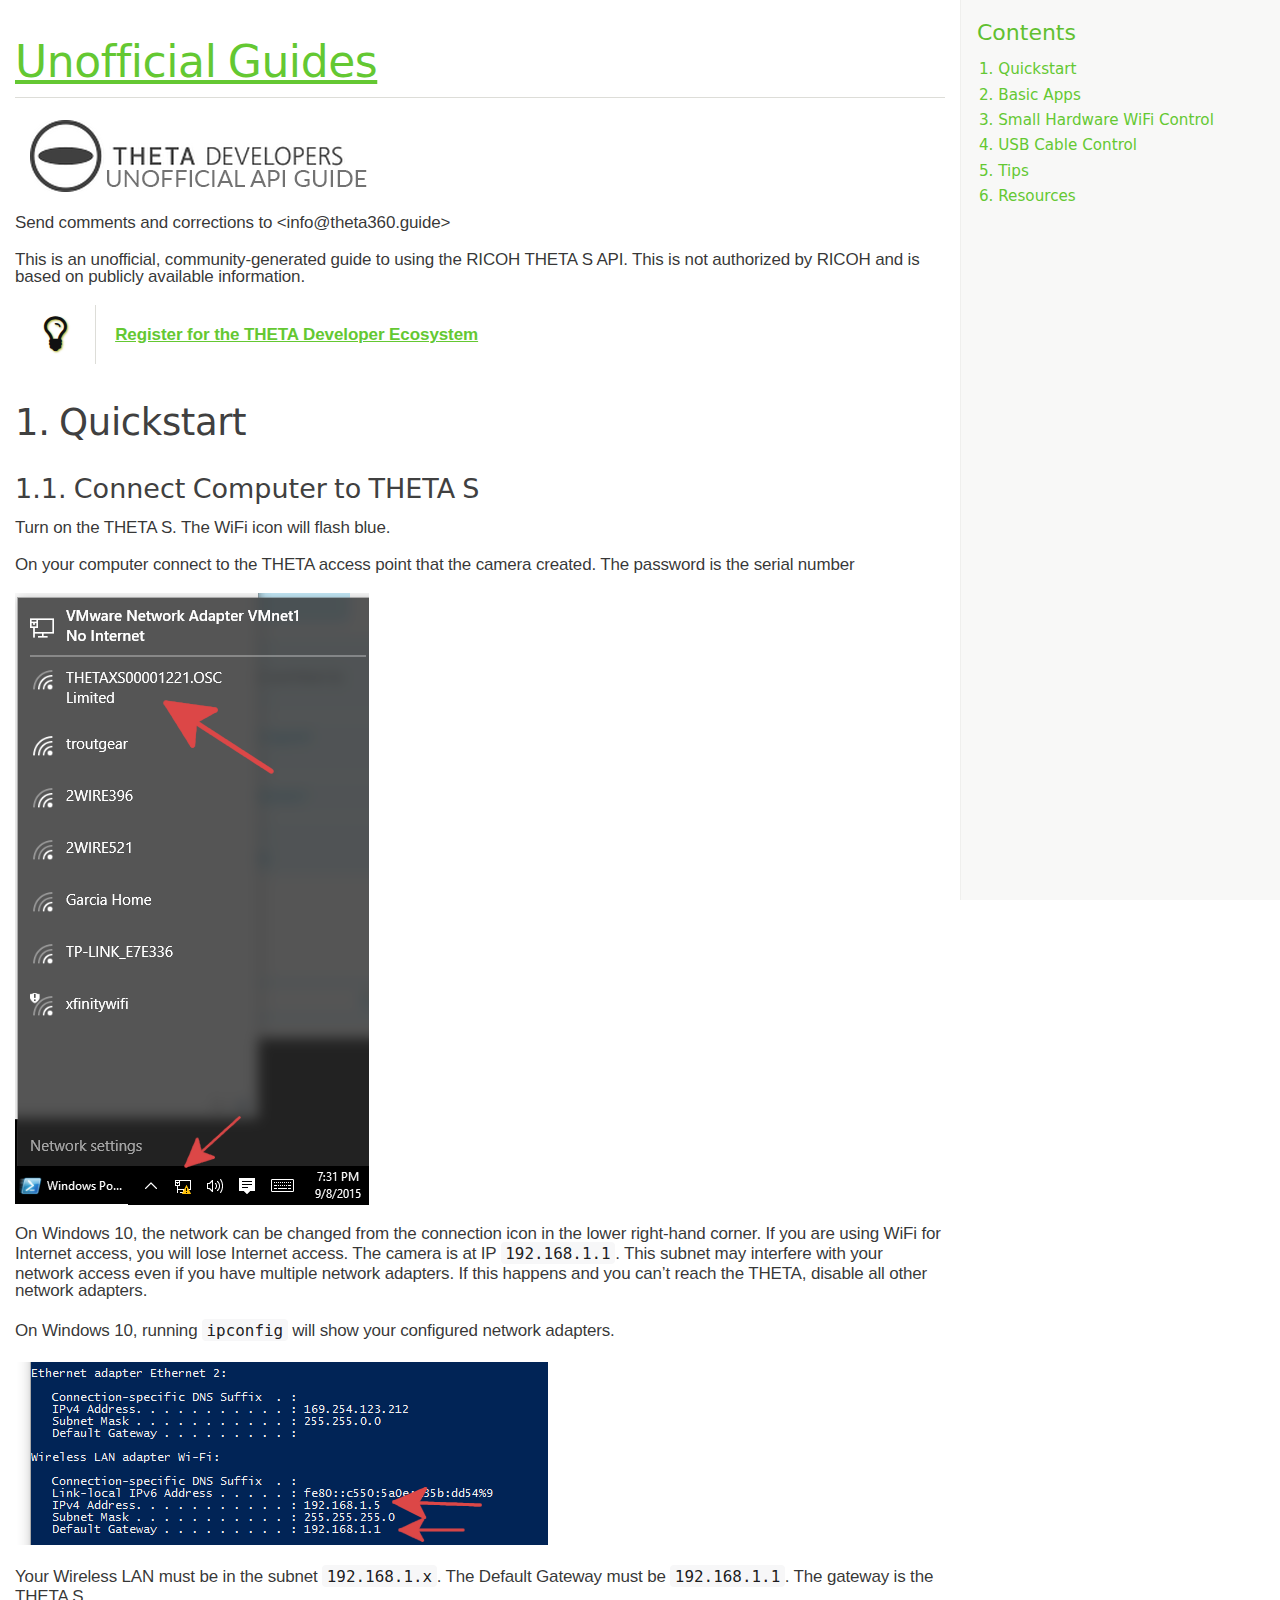
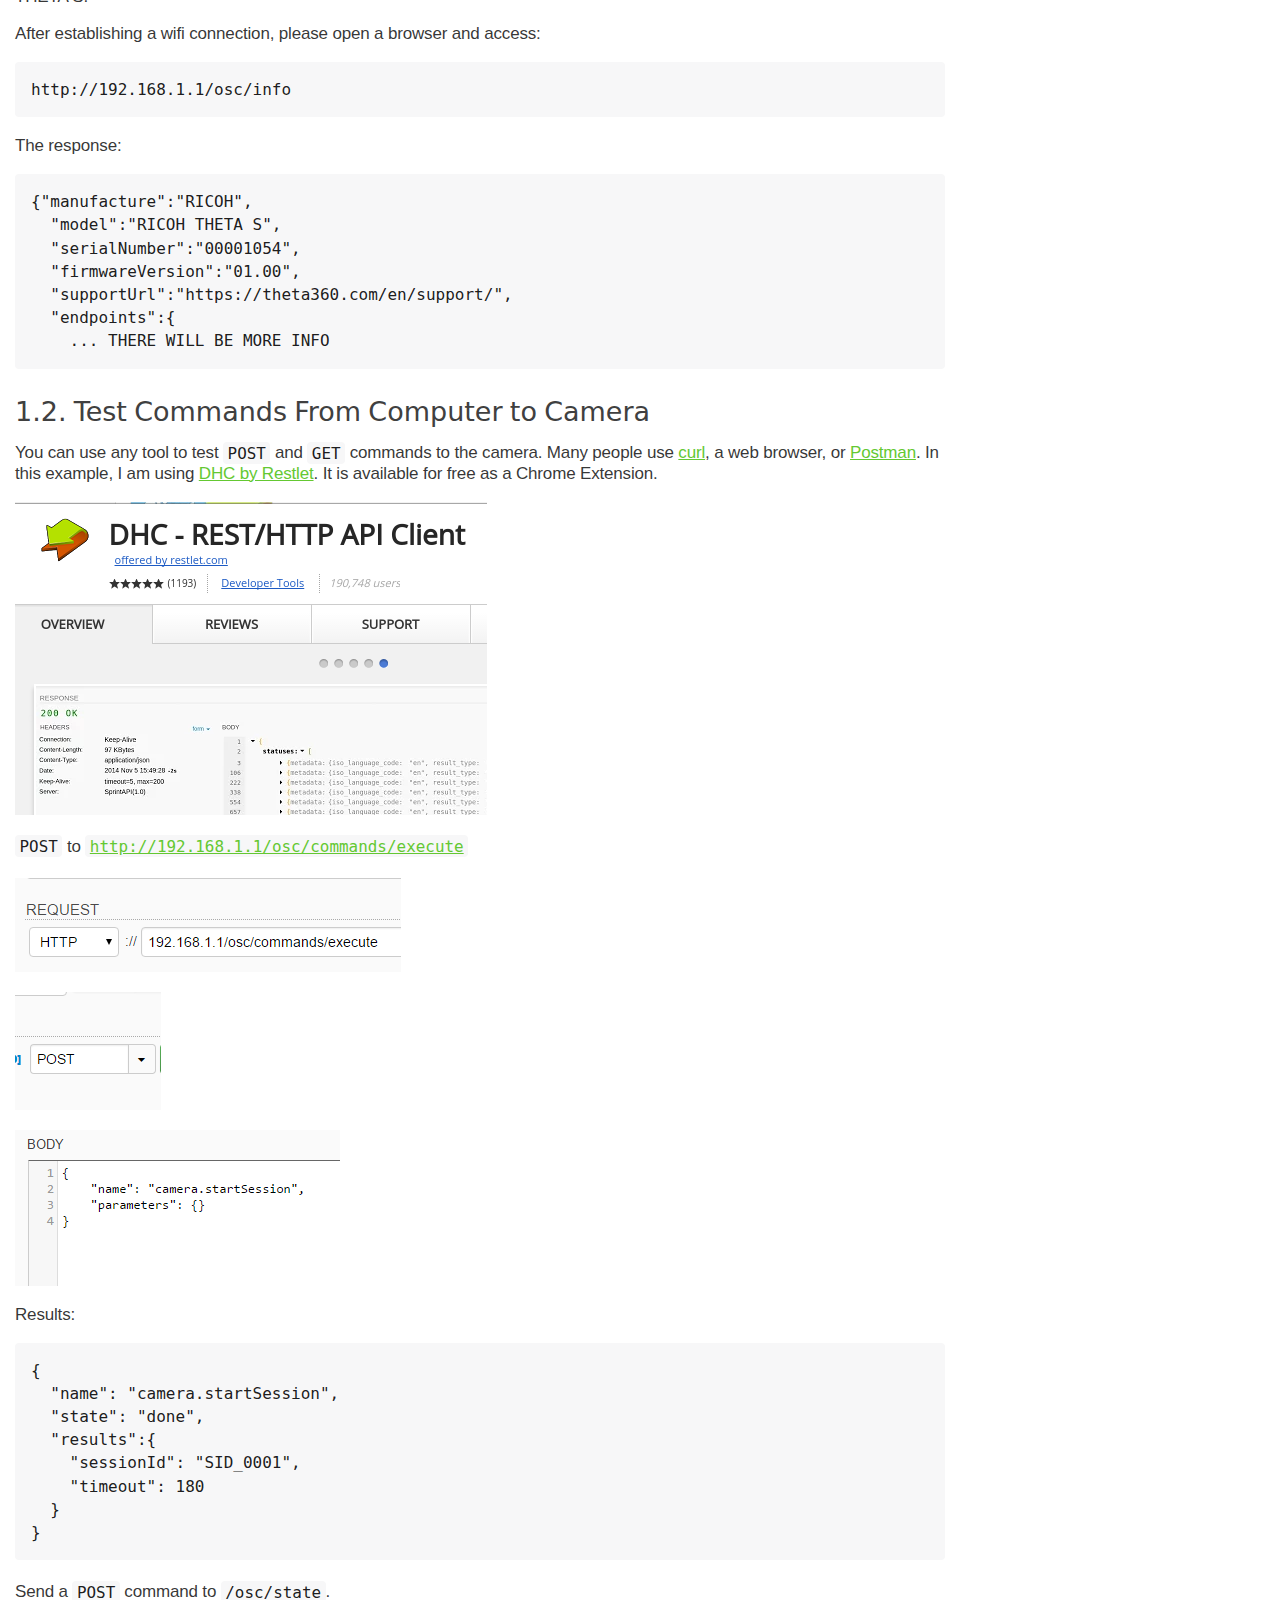
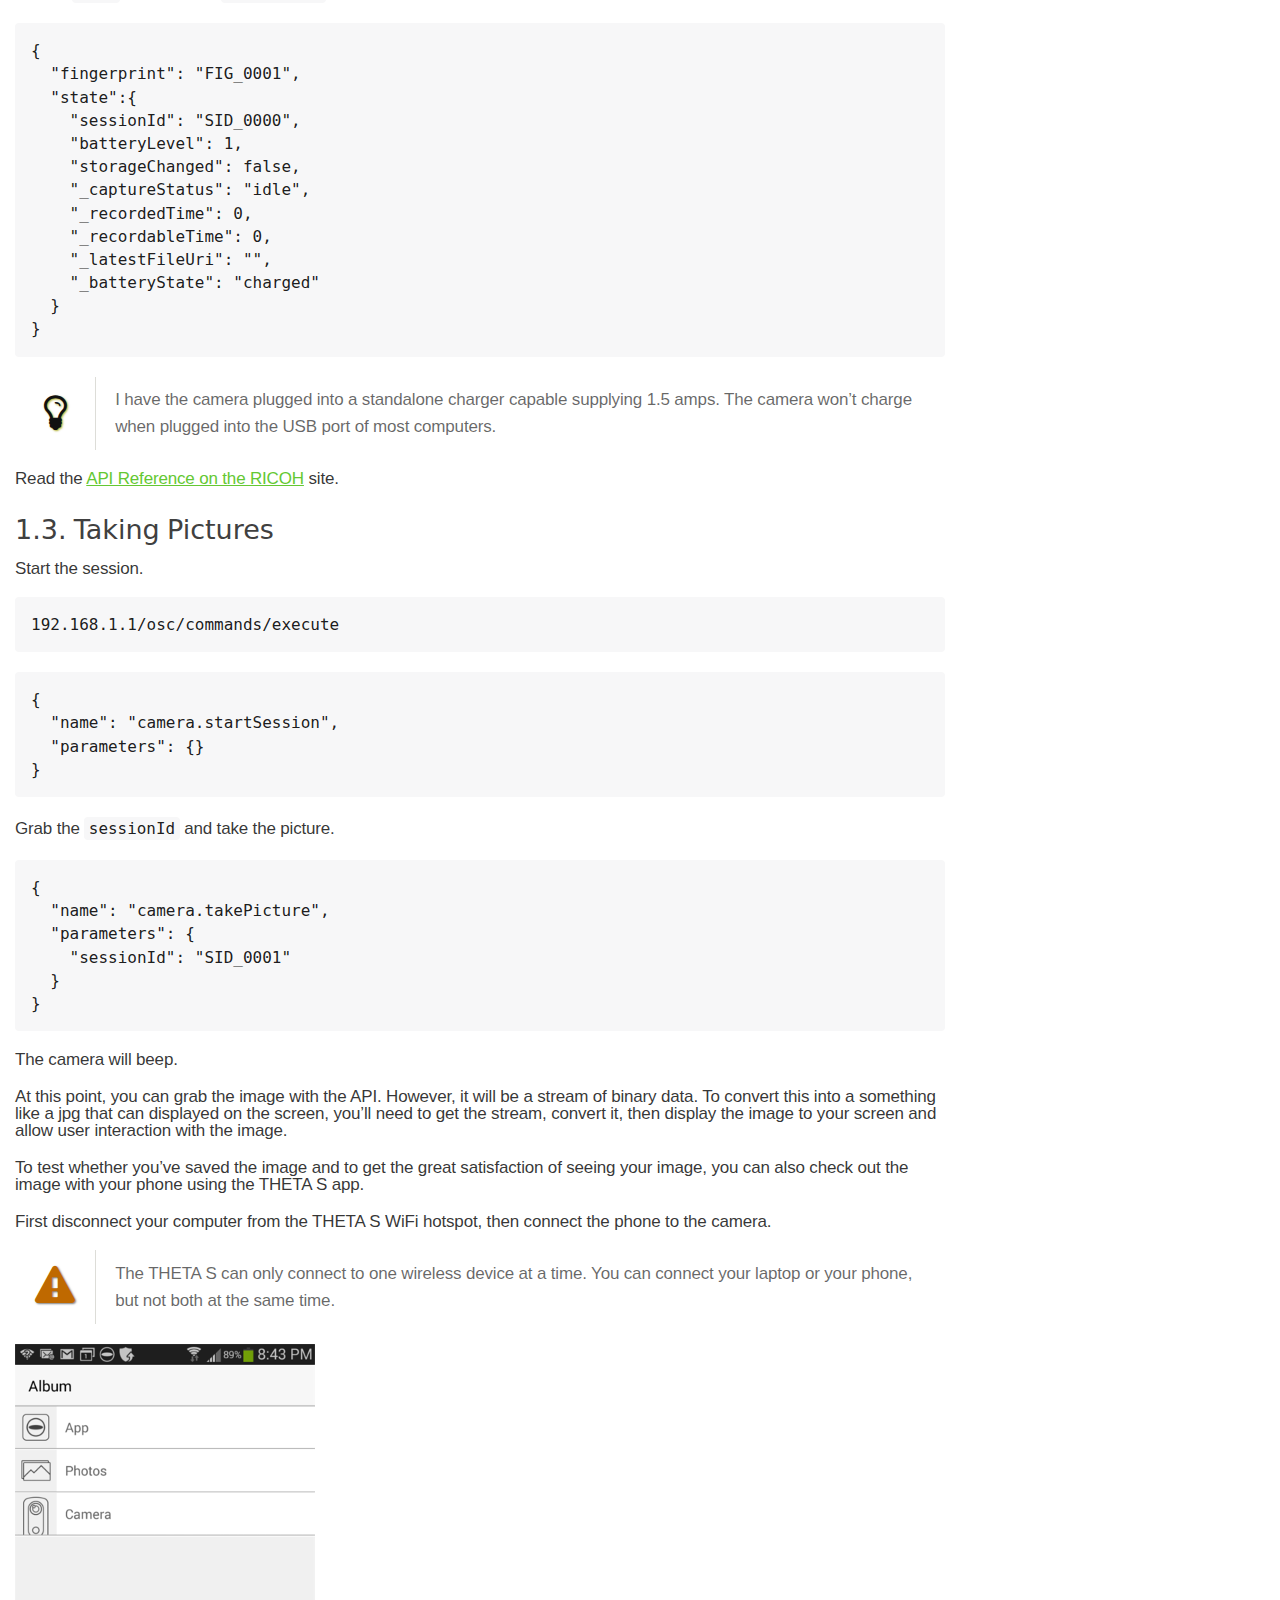
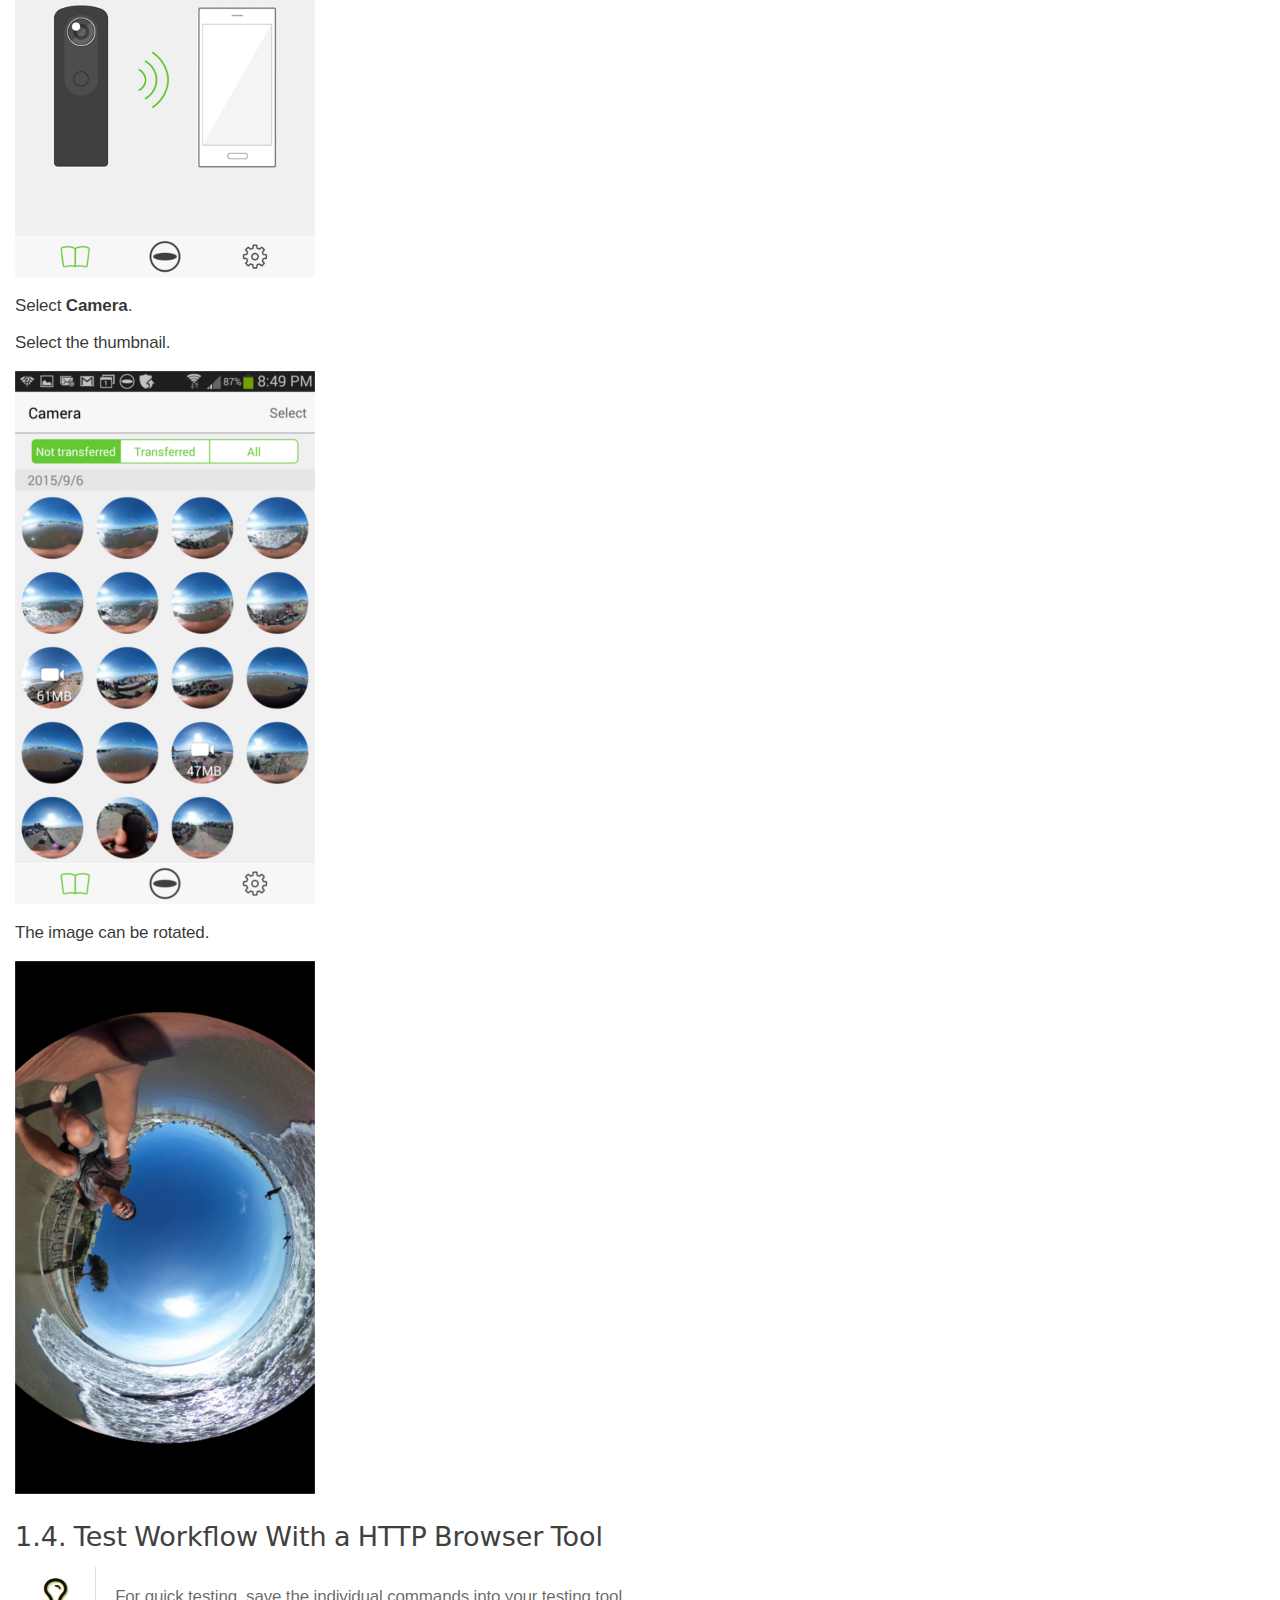
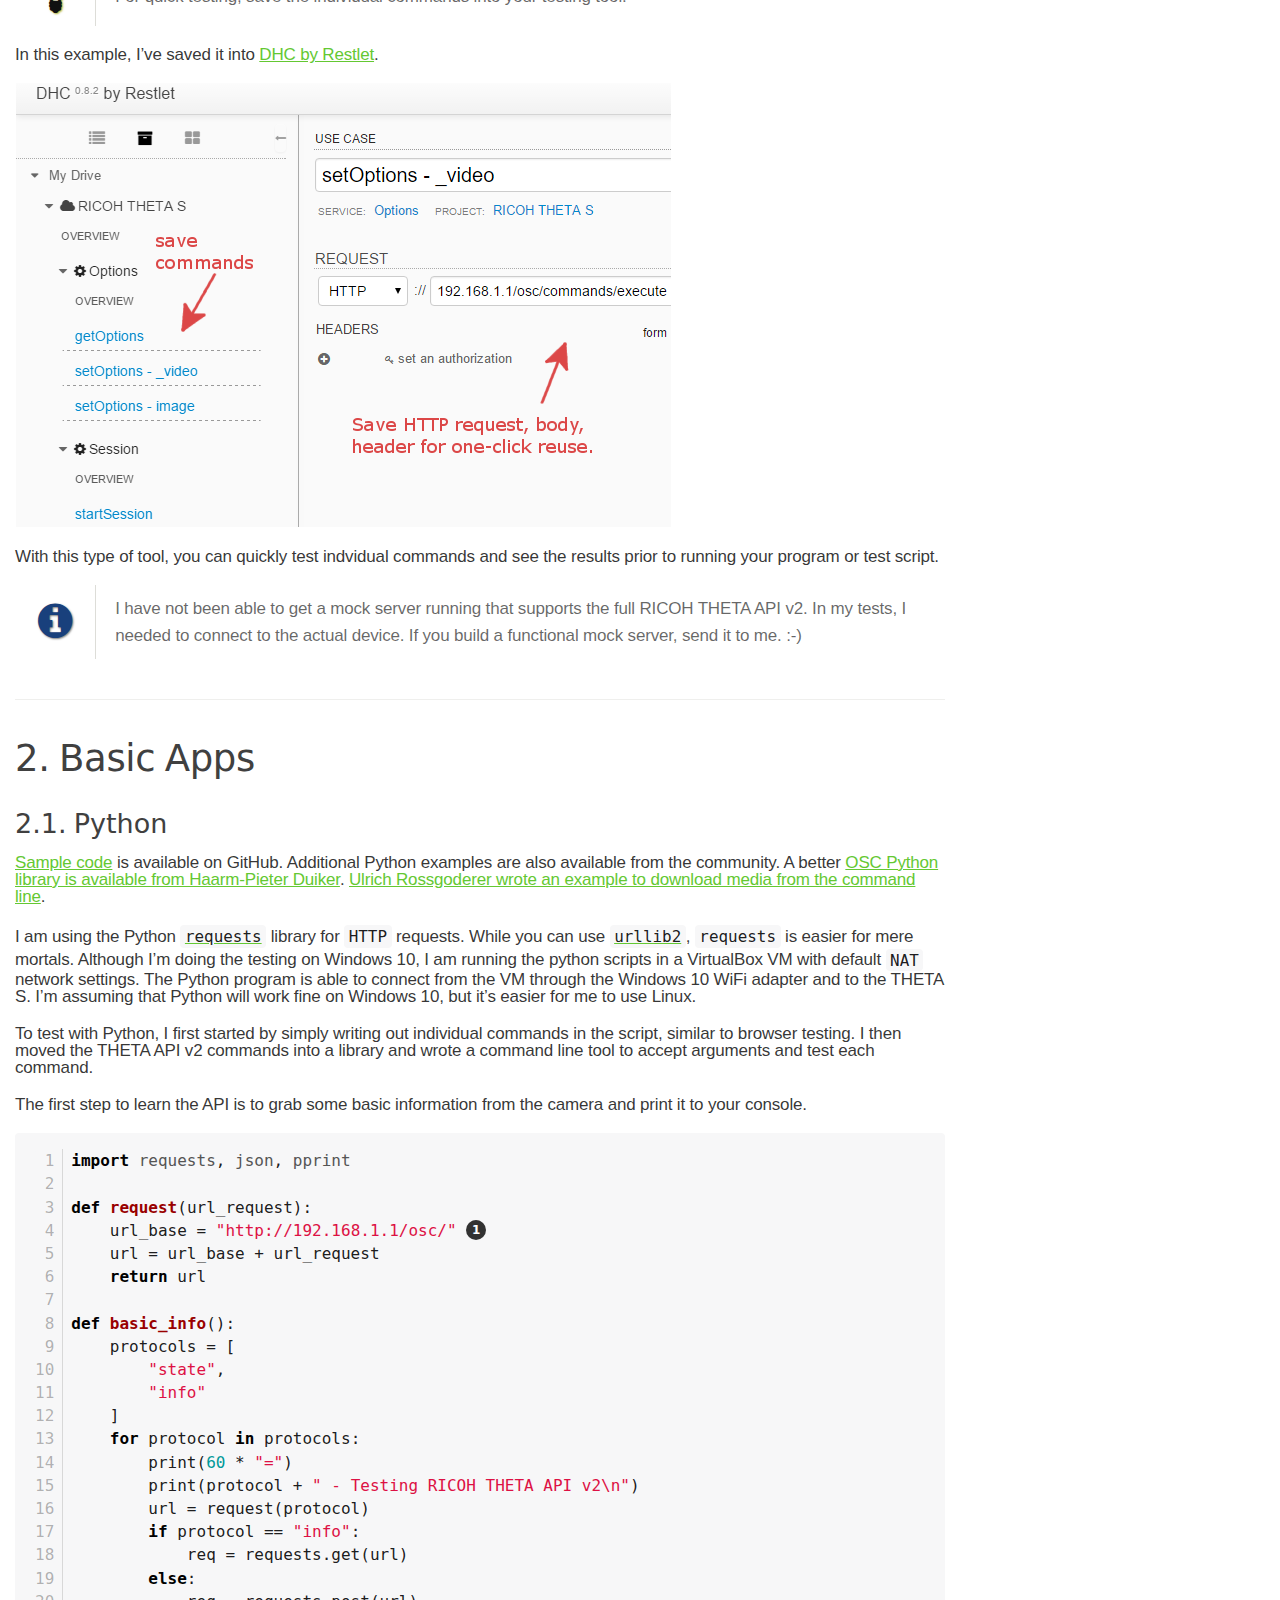
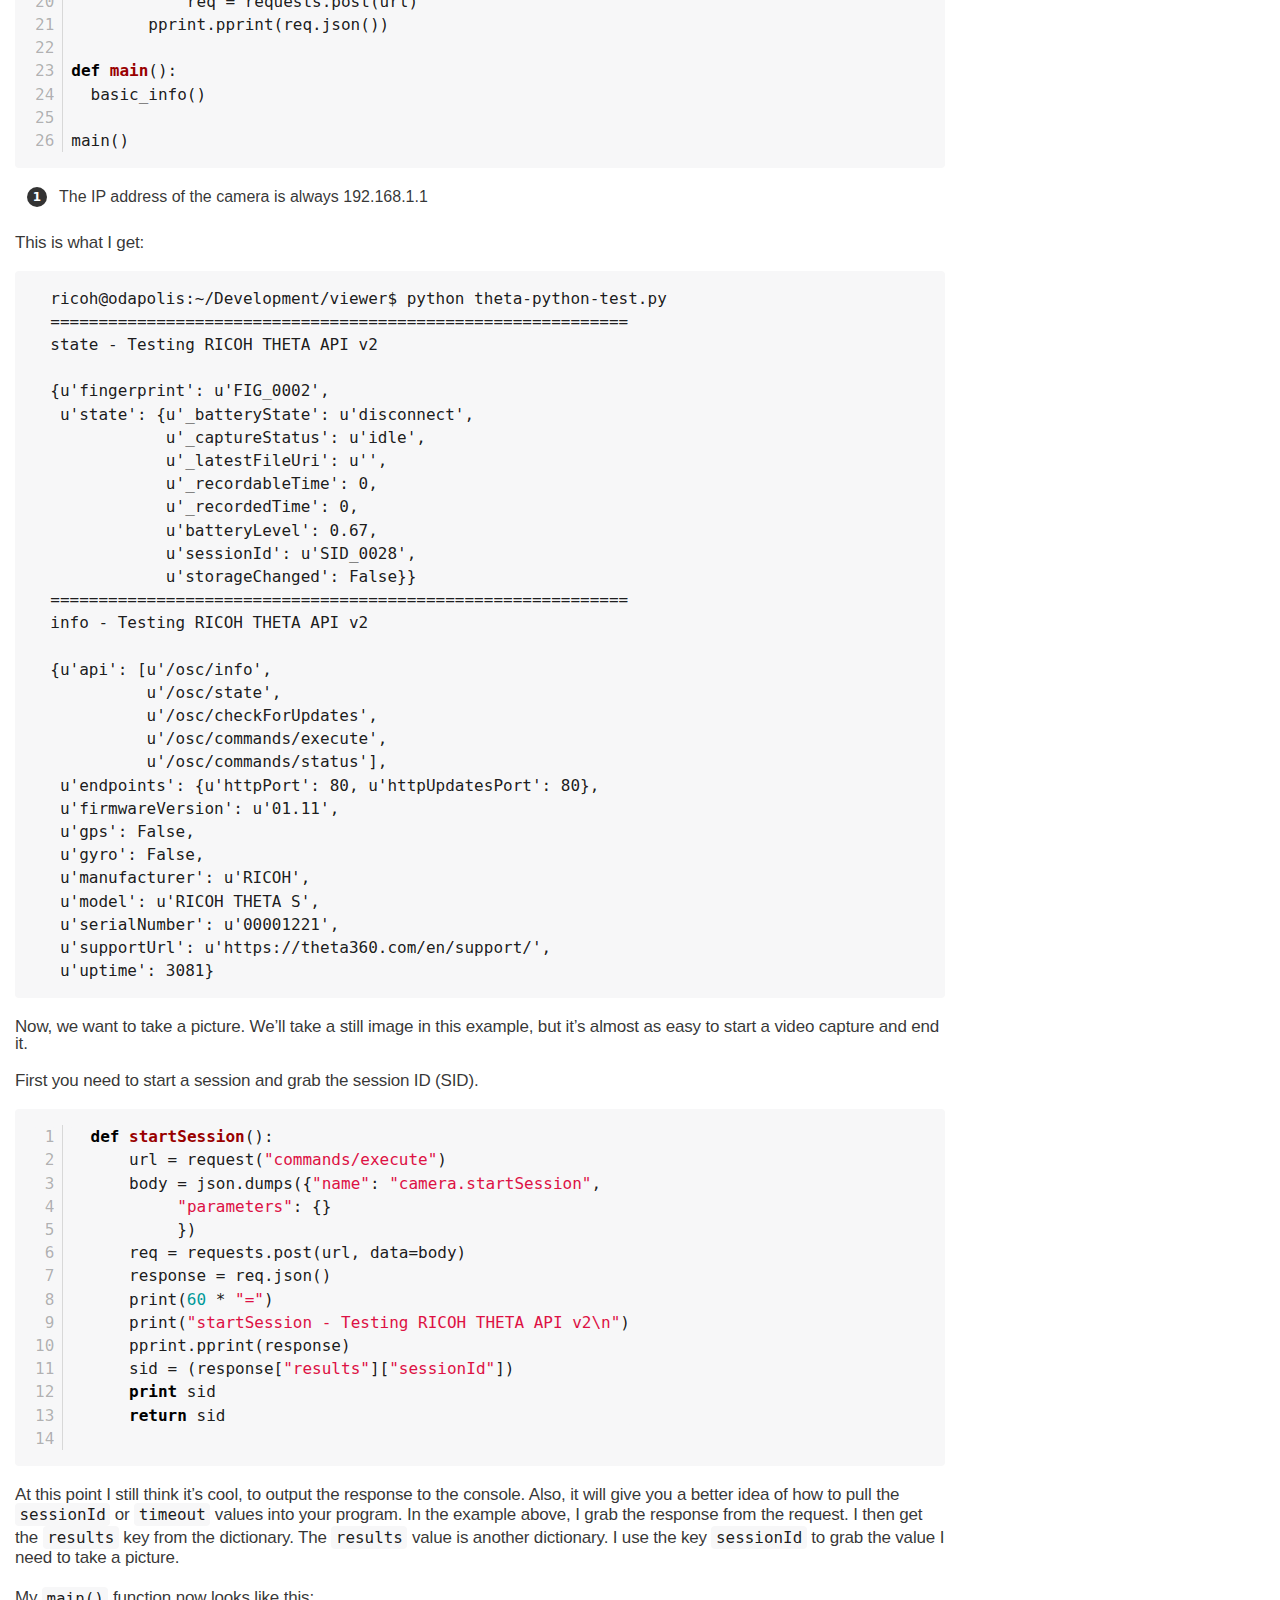
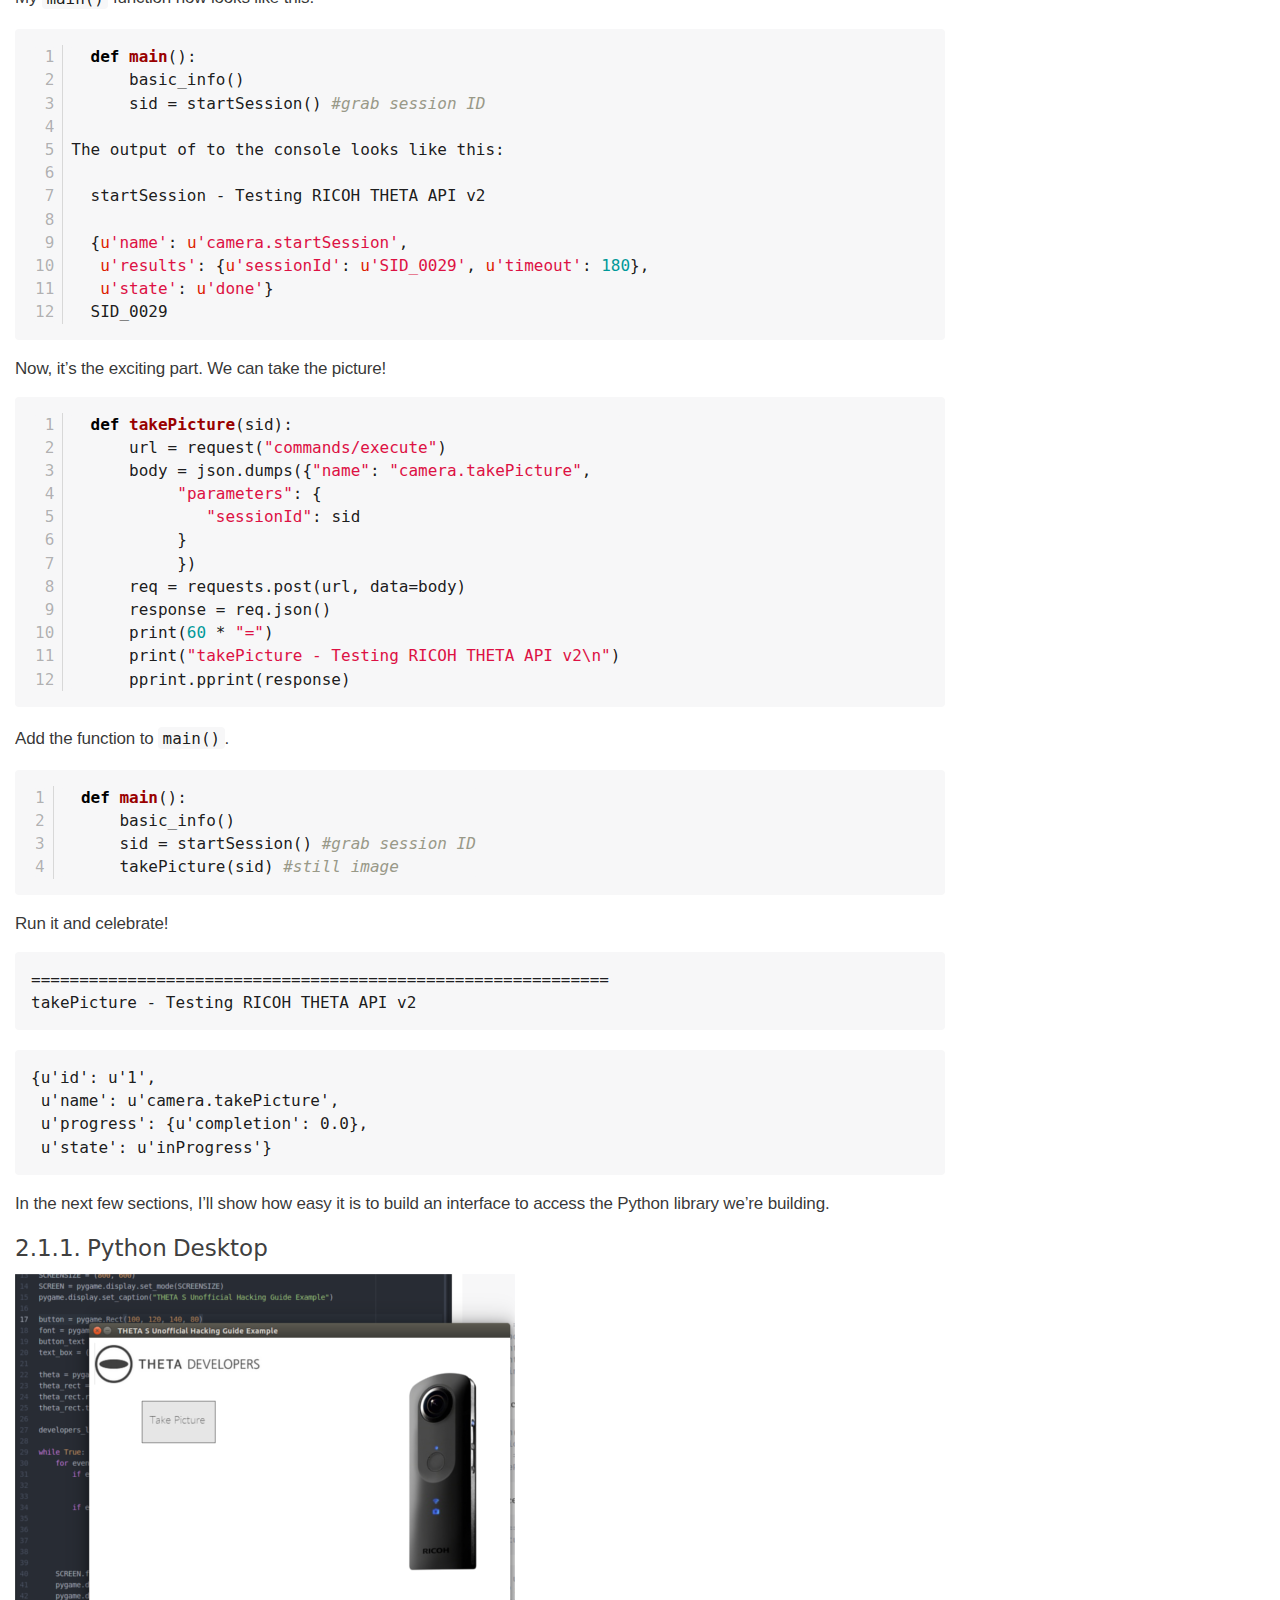
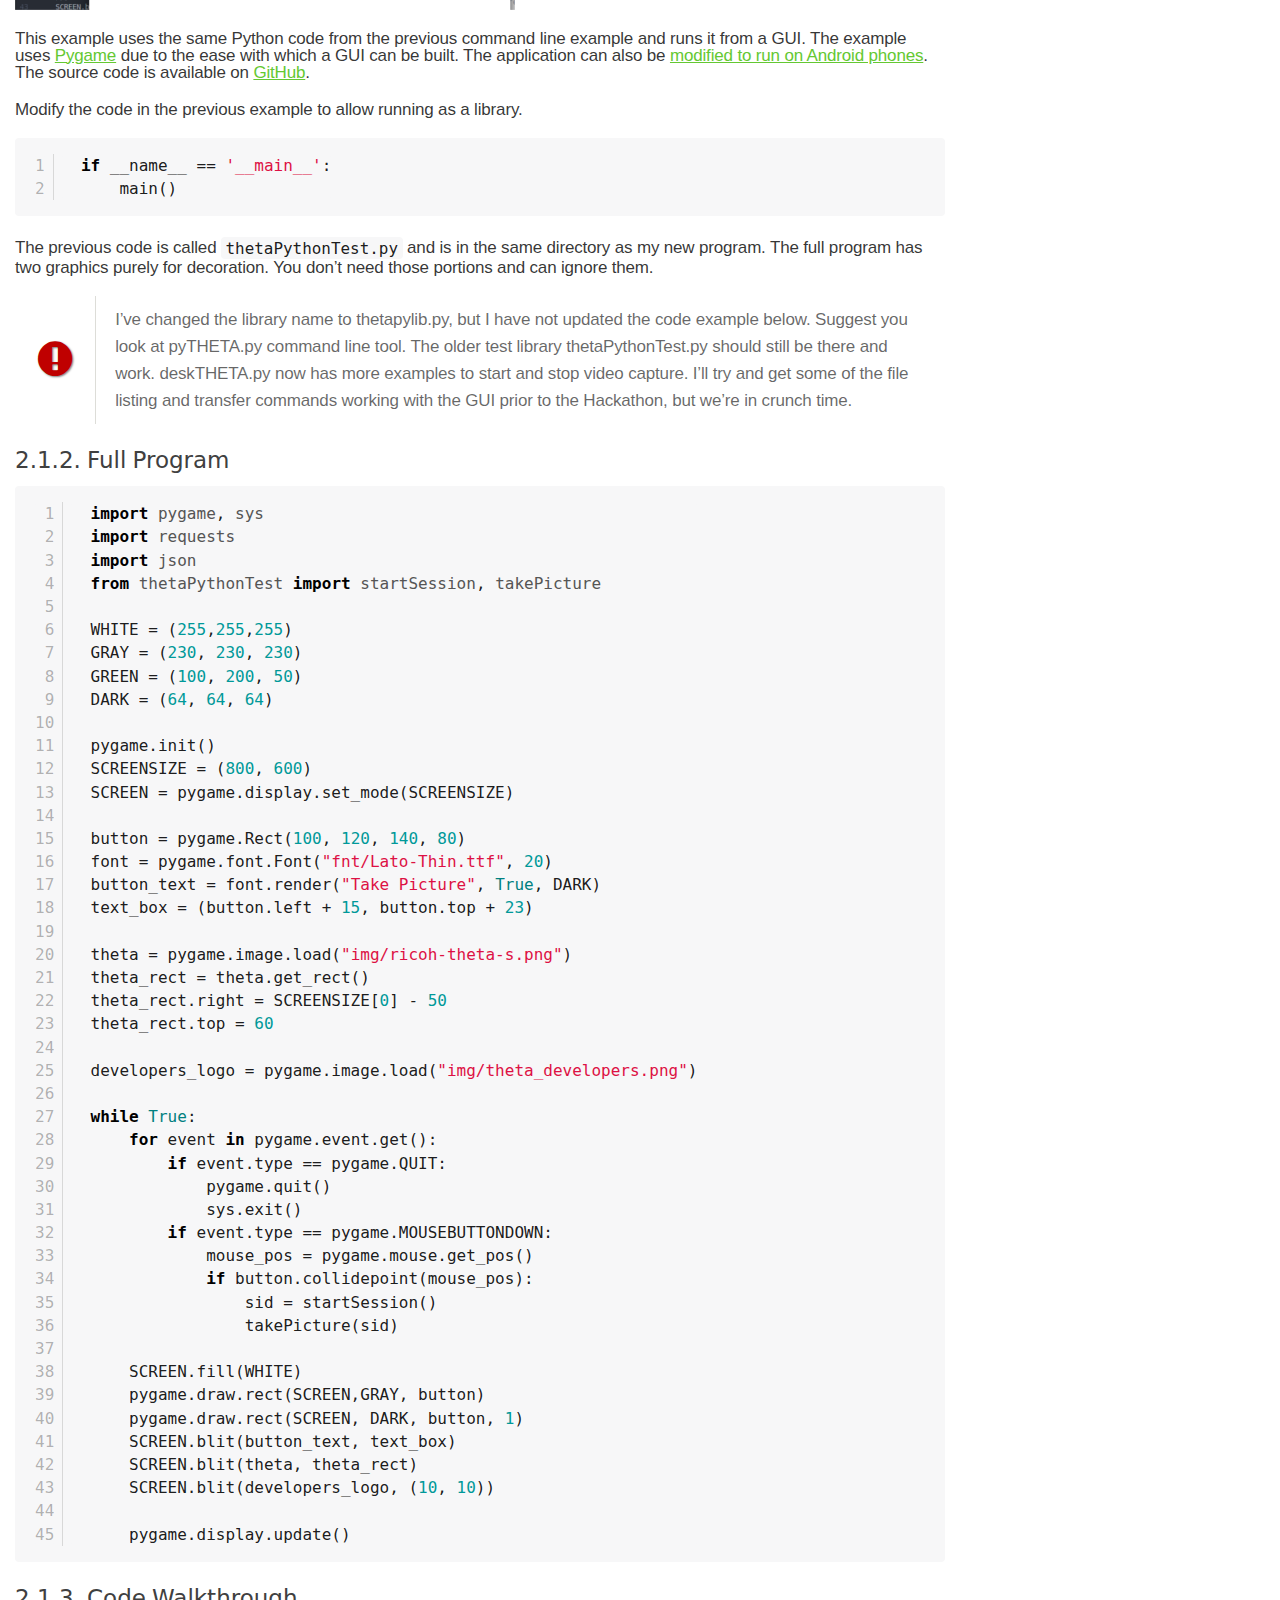
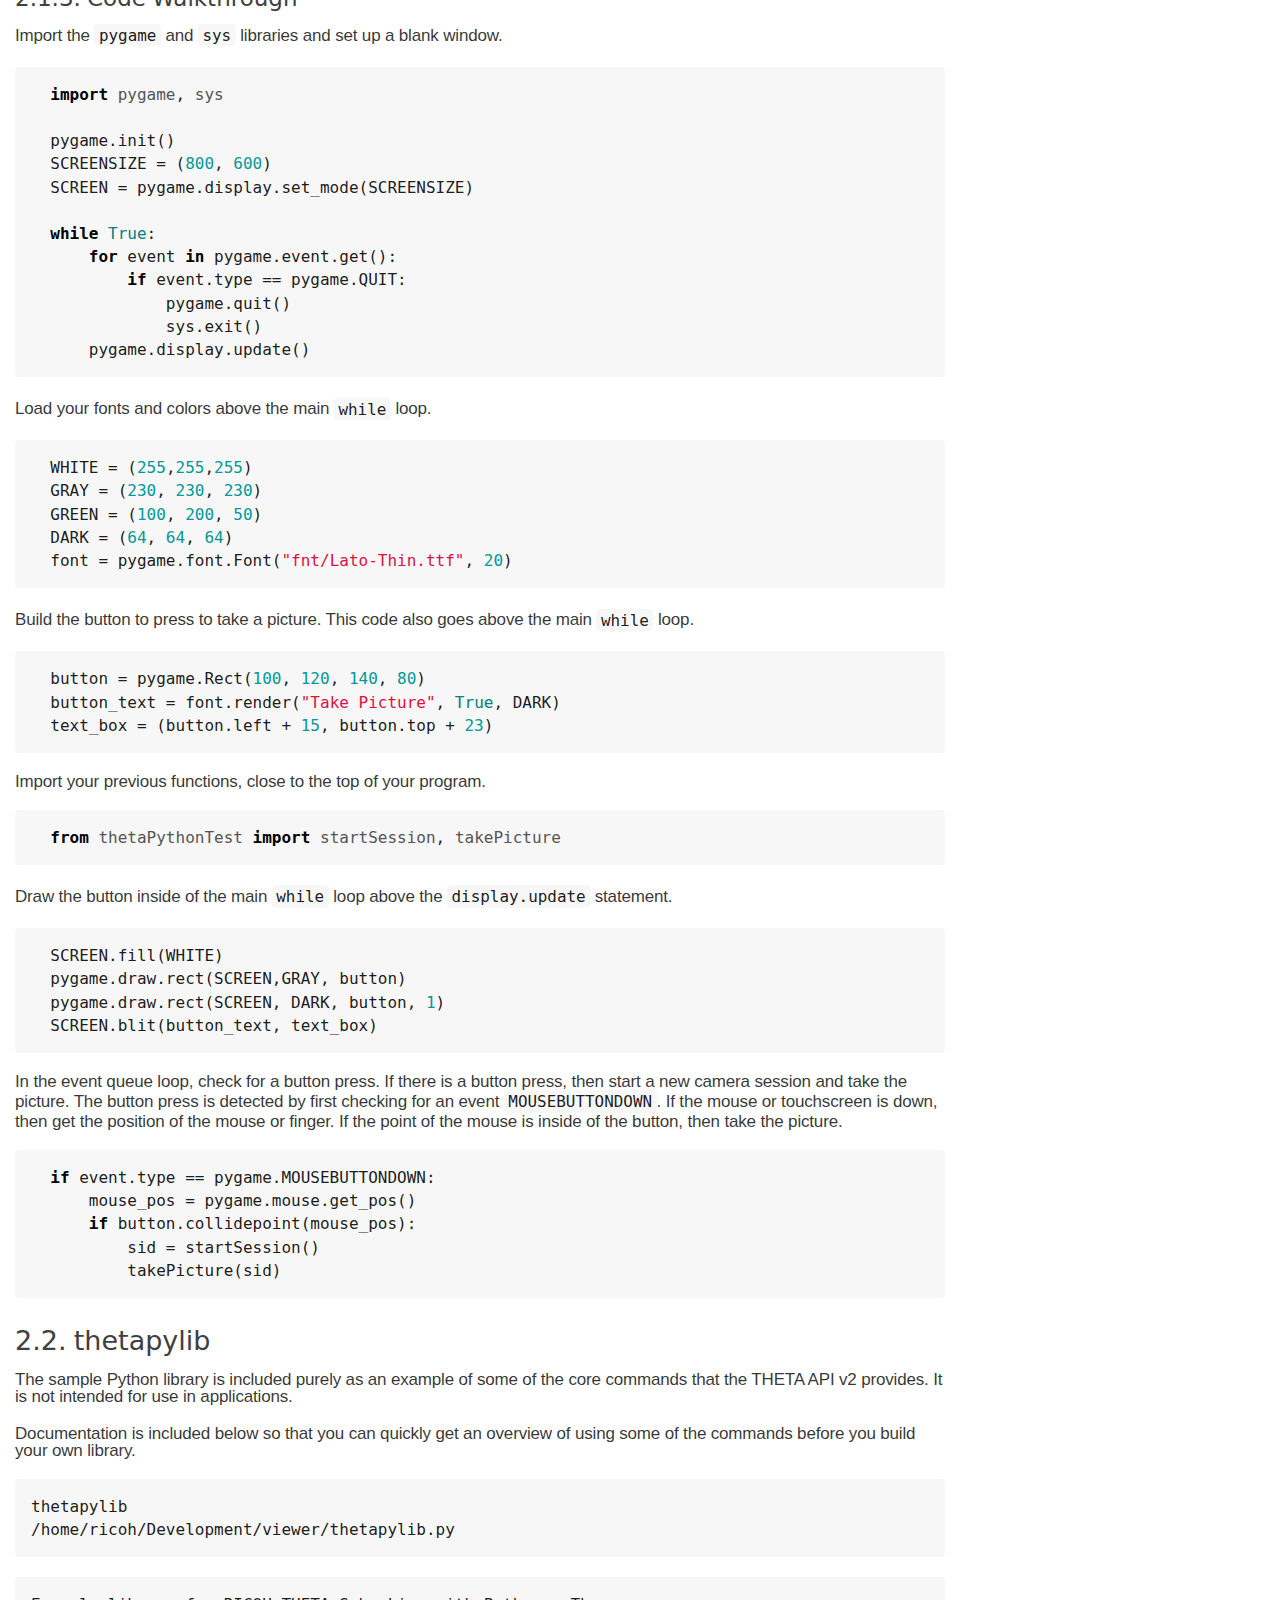
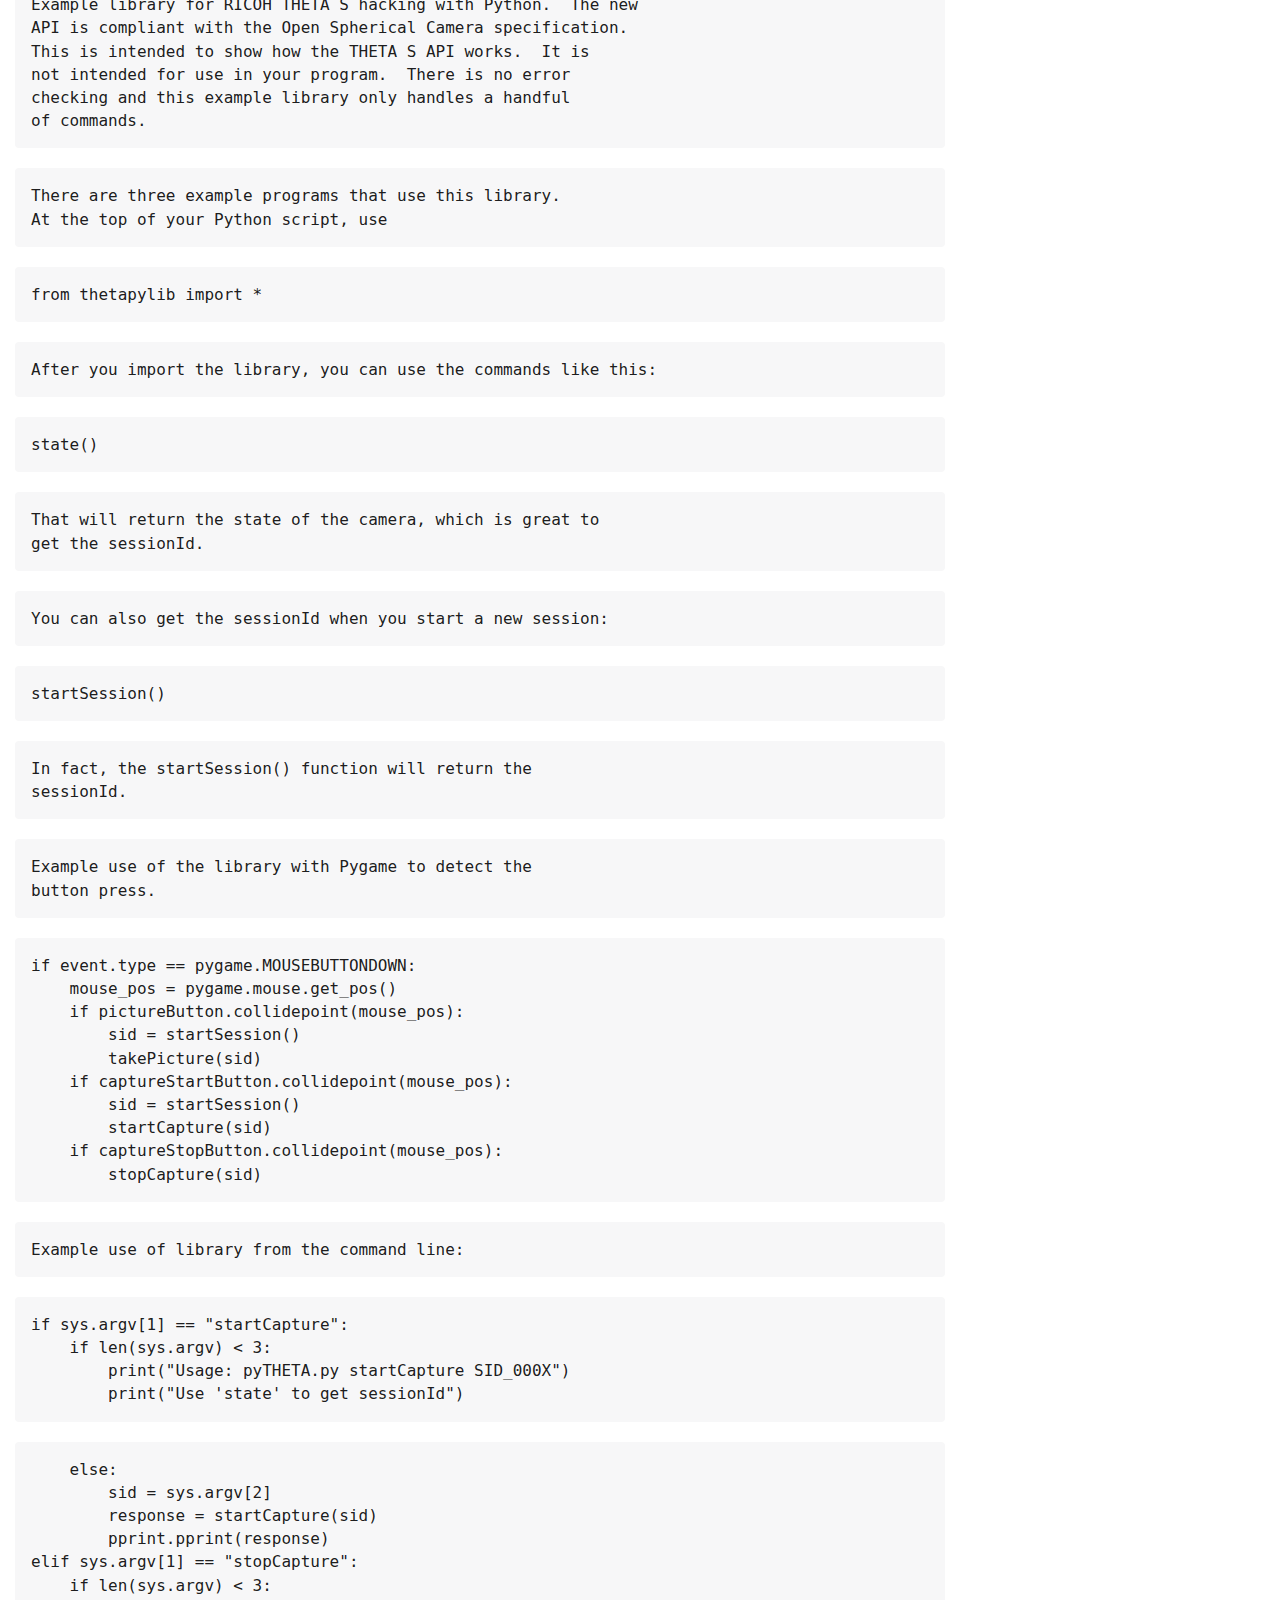
==== commit 3b81dda3: "restructured document" ====
--- a/ricoh_theta_s.html
+++ b/ricoh_theta_s.html
@@ -842,23 +842,12 @@
 <div id="toc" class="toc2">
 <div id="toctitle">Contents</div>
 <ul class="sectlevel1">
-<li><a href="#__a_href_http_theta360_guide_ecosystem_register_for_the_theta_developer_ecosystem_a">1. <a href="http://theta360.guide/ecosystem/">Register for the THETA Developer Ecosystem</a></a></li>
-<li><a href="#_resources">2. Resources</a></li>
-<li><a href="#_connect_computer_to_theta_s">3. Connect Computer to THETA S</a></li>
-<li><a href="#_test_commands_from_computer_to_camera">4. Test Commands From Computer to Camera</a></li>
-<li><a href="#_taking_pictures">5. Taking Pictures</a></li>
-<li><a href="#_testing_workflow_using_a_http_browser_tool">6. Testing Workflow Using a HTTP Browser Tool</a></li>
-<li><a href="#_python">7. Python</a></li>
-<li><a href="#_javascript">8. JavaScript</a></li>
-<li><a href="#_other_languages">9. Other Languages</a></li>
-<li><a href="#_raspberry_pi">10. Raspberry Pi</a></li>
-<li><a href="#_other_hardware">11. Other Hardware</a></li>
-<li><a href="#_network">12. Network</a></li>
-<li><a href="#_using_the_theta_api_over_usb">13. Using the THETA API Over USB</a></li>
-<li><a href="#_additional_resources">14. Additional Resources</a></li>
-<li><a href="#_before_you_hack">15. Before You Hack</a></li>
-<li><a href="#_thetapylib">16. thetapylib</a></li>
-<li><a href="#_next_steps">17. Next Steps</a></li>
+<li><a href="#_quickstart">1. Quickstart</a></li>
+<li><a href="#_basic_apps">2. Basic Apps</a></li>
+<li><a href="#_small_hardware_wifi_control">3. Small Hardware WiFi Control</a></li>
+<li><a href="#_usb_cable_control">4. USB Cable Control</a></li>
+<li><a href="#_tips">5. Tips</a></li>
+<li><a href="#_resources">6. Resources</a></li>
 </ul>
 </div>
 </div>
@@ -887,79 +876,31 @@
 <p>This is an unofficial, community-generated guide to using the RICOH THETA S API.
 This is not authorized by RICOH and is based on publicly available information.</p>
 </div>
+<div class="admonitionblock tip">
+<table>
+<tr>
+<td class="icon">
+<i class="fa icon-tip" title="Tip"></i>
+</td>
+<td class="content">
+<a href="http://theta360.guide/ecosystem/"><strong>Register for the THETA Developer Ecosystem</strong></a>
+</td>
+</tr>
+</table>
+</div>
 </div>
 </div>
 <div class="sect1">
-<h2 id="__a_href_http_theta360_guide_ecosystem_register_for_the_theta_developer_ecosystem_a">1. <a href="http://theta360.guide/ecosystem/">Register for the THETA Developer Ecosystem</a></h2>
-<div class="sectionbody">
-
-</div>
-</div>
-<div class="sect1">
-<h2 id="_resources">2. Resources</h2>
+<h2 id="_quickstart">1. Quickstart</h2>
 <div class="sectionbody">
 <div class="sect2">
-<h3 id="_official_information">2.1. Official Information</h3>
-<div class="ulist">
-<ul>
-<li>
-<p><a href="https://developers.theta360.com/en/docs/v2/api_reference/">RICOH THETA API v2</a>,
-compliant with
-<a href="https://developers.google.com/streetview/open-spherical-camera/">Open Spherical Camera API version 1.0</a> from Google.</p>
-</li>
-<li>
-<p><a href="https://developers.theta360.com/en/forums/">THETA Developers Official Forum</a></p>
-</li>
-<li>
-<p><a href="https://developers.theta360.com/en/docs/sdk/">Official SDK</a></p>
-</li>
-<li>
-<p><a href="https://theta360.com/en/support/download/">Windows, Mac, iOS, Android apps</a></p>
-</li>
-</ul>
-</div>
-</div>
-<div class="sect2">
-<h3 id="_unofficial_information">2.2. Unofficial Information</h3>
-<div class="ulist">
-<ul>
-<li>
-<p><a href="https://github.com/theta360developers">GitHub listing of community repositories</a> - libraries and code examples from the community</p>
-</li>
-<li>
-<p><a href="http://theta360developers.github.io/blog/">Blog for developers</a> - How-To articles from the community</p>
-</li>
-<li>
-<p>Guides</p>
-<div class="ulist">
-<ul>
-<li>
-<p><a href="http://codetricity.github.io/theta-s/index.html">Unofficial API Guide</a> - Use the RICOH
-THETA S API, a HTTP API based on Open Spherical Camera (OSC) specifications.
-Beginners should start here. Web browser using advanced HTTP clients,
-command line curl, Python. Planned examples for JavaScript and other languages.</p>
-</li>
-<li>
-<p><a href="http://theta360developers.github.io/community-document/community.html">Unofficial Media Guide</a> -
-360 degree media management. Streaming video, equirectangular conversion, stitching</p>
-</li>
-</ul>
-</div>
-</li>
-</ul>
-</div>
-</div>
-</div>
-</div>
-<div class="sect1">
-<h2 id="_connect_computer_to_theta_s">3. Connect Computer to THETA S</h2>
-<div class="sectionbody">
+<h3 id="_connect_computer_to_theta_s">1.1. Connect Computer to THETA S</h3>
 <div class="paragraph">
 <p>Turn on the THETA S.  The WiFi icon will flash blue.</p>
 </div>
 <div class="paragraph">
 <p>On your computer connect to the THETA access point that the camera
-created.</p>
+created. The password is the serial number</p>
 </div>
 <div class="imageblock">
 <div class="content">
@@ -1010,10 +951,8 @@
 </div>
 </div>
 </div>
-</div>
-<div class="sect1">
-<h2 id="_test_commands_from_computer_to_camera">4. Test Commands From Computer to Camera</h2>
-<div class="sectionbody">
+<div class="sect2">
+<h3 id="_test_commands_from_computer_to_camera">1.2. Test Commands From Computer to Camera</h3>
 <div class="paragraph">
 <p>You can use any tool to test <code>POST</code> and <code>GET</code> commands to the camera.
 Many people use
@@ -1101,10 +1040,8 @@
 site.</p>
 </div>
 </div>
-</div>
-<div class="sect1">
-<h2 id="_taking_pictures">5. Taking Pictures</h2>
-<div class="sectionbody">
+<div class="sect2">
+<h3 id="_taking_pictures">1.3. Taking Pictures</h3>
 <div class="paragraph">
 <p>Start the session.</p>
 </div>
@@ -1192,10 +1129,8 @@
 </div>
 </div>
 </div>
-</div>
-<div class="sect1">
-<h2 id="_testing_workflow_using_a_http_browser_tool">6. Testing Workflow Using a HTTP Browser Tool</h2>
-<div class="sectionbody">
+<div class="sect2">
+<h3 id="_test_workflow_with_a_http_browser_tool">1.4. Test Workflow With a HTTP Browser Tool</h3>
 <div class="admonitionblock tip">
 <table>
 <tr>
@@ -1237,9 +1172,12 @@
 </div>
 </div>
 </div>
+</div>
 <div class="sect1">
-<h2 id="_python">7. Python</h2>
+<h2 id="_basic_apps">2. Basic Apps</h2>
 <div class="sectionbody">
+<div class="sect2">
+<h3 id="_python">2.1. Python</h3>
 <div class="paragraph">
 <p><a href="https://github.com/codetricity/theta-s-api-tests">Sample code</a>
 is available on GitHub. Additional Python examples are also available
@@ -1531,8 +1469,8 @@
 <p>In the next few sections, I&#8217;ll show how easy it is to build
 an interface to access the Python library we&#8217;re building.</p>
 </div>
-<div class="sect2">
-<h3 id="_python_desktop">7.1. Python Desktop</h3>
+<div class="sect3">
+<h4 id="_python_desktop">2.1.1. Python Desktop</h4>
 <div class="imageblock">
 <div class="content">
 <img src="img/desktop/desktop_app.png" alt="desktop app">
@@ -1581,8 +1519,9 @@
 </tr>
 </table>
 </div>
+</div>
 <div class="sect3">
-<h4 id="_full_program">7.1.1. Full Program</h4>
+<h4 id="_full_program">2.1.2. Full Program</h4>
 <div class="listingblock">
 <div class="content">
 <pre class="CodeRay highlight"><code data-lang="python"><table class="CodeRay"><tr>
@@ -1683,7 +1622,7 @@
 </div>
 </div>
 <div class="sect3">
-<h4 id="_code_walkthrough">7.1.2. Code Walkthrough</h4>
+<h4 id="_code_walkthrough">2.1.3. Code Walkthrough</h4>
 <div class="paragraph">
 <p>Import the <code>pygame</code> and <code>sys</code> libraries and set up a blank window.</p>
 </div>
@@ -1765,7 +1704,226 @@
 </div>
 </div>
 <div class="sect2">
-<h3 id="_python_file_transfer">7.2. Python File Transfer</h3>
+<h3 id="_thetapylib">2.2. thetapylib</h3>
+<div class="paragraph">
+<p>The sample Python library is included purely as an example of some of the
+core commands that the THETA API v2 provides.  It is not intended for
+use in applications.</p>
+</div>
+<div class="paragraph">
+<p>Documentation is included below so that you can quickly get an overview
+of using some of the
+commands before you build your own library.</p>
+</div>
+<div class="literalblock">
+<div class="content">
+<pre>thetapylib
+/home/ricoh/Development/viewer/thetapylib.py</pre>
+</div>
+</div>
+<div class="literalblock">
+<div class="content">
+<pre>Example library for RICOH THETA S hacking with Python.  The new
+API is compliant with the Open Spherical Camera specification.
+This is intended to show how the THETA S API works.  It is
+not intended for use in your program.  There is no error
+checking and this example library only handles a handful
+of commands.</pre>
+</div>
+</div>
+<div class="literalblock">
+<div class="content">
+<pre>There are three example programs that use this library.
+At the top of your Python script, use</pre>
+</div>
+</div>
+<div class="literalblock">
+<div class="content">
+<pre>from thetapylib import *</pre>
+</div>
+</div>
+<div class="literalblock">
+<div class="content">
+<pre>After you import the library, you can use the commands like this:</pre>
+</div>
+</div>
+<div class="literalblock">
+<div class="content">
+<pre>state()</pre>
+</div>
+</div>
+<div class="literalblock">
+<div class="content">
+<pre>That will return the state of the camera, which is great to
+get the sessionId.</pre>
+</div>
+</div>
+<div class="literalblock">
+<div class="content">
+<pre>You can also get the sessionId when you start a new session:</pre>
+</div>
+</div>
+<div class="literalblock">
+<div class="content">
+<pre>startSession()</pre>
+</div>
+</div>
+<div class="literalblock">
+<div class="content">
+<pre>In fact, the startSession() function will return the
+sessionId.</pre>
+</div>
+</div>
+<div class="literalblock">
+<div class="content">
+<pre>Example use of the library with Pygame to detect the
+button press.</pre>
+</div>
+</div>
+<div class="literalblock">
+<div class="content">
+<pre>if event.type == pygame.MOUSEBUTTONDOWN:
+    mouse_pos = pygame.mouse.get_pos()
+    if pictureButton.collidepoint(mouse_pos):
+        sid = startSession()
+        takePicture(sid)
+    if captureStartButton.collidepoint(mouse_pos):
+        sid = startSession()
+        startCapture(sid)
+    if captureStopButton.collidepoint(mouse_pos):
+        stopCapture(sid)</pre>
+</div>
+</div>
+<div class="literalblock">
+<div class="content">
+<pre>Example use of library from the command line:</pre>
+</div>
+</div>
+<div class="literalblock">
+<div class="content">
+<pre>if sys.argv[1] == "startCapture":
+    if len(sys.argv) &lt; 3:
+        print("Usage: pyTHETA.py startCapture SID_000X")
+        print("Use 'state' to get sessionId")</pre>
+</div>
+</div>
+<div class="literalblock">
+<div class="content">
+<pre>    else:
+        sid = sys.argv[2]
+        response = startCapture(sid)
+        pprint.pprint(response)
+elif sys.argv[1] == "stopCapture":
+    if len(sys.argv) &lt; 3:
+        print("Usage: pyTHETA.py stopCapture SID_000X")
+        print("Use 'state' to get sessionId")
+    else:
+        sid = sys.argv[2]
+        response = stopCapture(sid)
+        pprint.pprint(response)</pre>
+</div>
+</div>
+<hr>
+<div class="literalblock">
+<div class="content">
+<pre>Functions</pre>
+</div>
+</div>
+<div class="literalblock">
+<div class="content">
+<pre>getImage(fileUri, imageType='image')
+    Transfer the file from the camera to computer and save the
+    binary data to local storage.  This works, but is clunky.
+    There are easier ways to do this. The __type parameter
+    can be set to "thumb" for a thumbnail or "image" for the
+    full-size image.  The default is "image".</pre>
+</div>
+</div>
+<div class="literalblock">
+<div class="content">
+<pre>info()
+    Get basic information ont he camera.  Note that this is a GET call
+    and not a POST.  Most of the calls are POST.</pre>
+</div>
+</div>
+<div class="literalblock">
+<div class="content">
+<pre>latestFileUri()
+    This will only work if you've just taken a picture.  The state
+    will include the attribute latestFileUri.  You need this to
+    transfer the file from the camera to your computer or phone.</pre>
+</div>
+</div>
+<div class="literalblock">
+<div class="content">
+<pre>listAll(entryCount=3, detail=False, sortType='newest')
+    entryCount:
+            Integer     No. of still images and video files
+                        to be acquired
+    detail:
+            Boolean     (Optional)  Whether or not file details are
+                        acquired true is acquired by default.
+                        Only values that can be acquired
+                        when false is specified are "name", "uri",
+                        "size" and "dateTime"
+    sort:
+            String      (Optional) Specify the sort order
+                        newest (dateTime descending order)/ oldest
+                        (dateTime ascending order)
+                        Default is newest</pre>
+</div>
+</div>
+<div class="literalblock">
+<div class="content">
+<pre>request(url_request)
+    Generate the URI to send to the THETA S.  The THETA IP address is
+    192.168.1.1
+    All calls start with /osc/</pre>
+</div>
+</div>
+<div class="literalblock">
+<div class="content">
+<pre>startCapture(sid)
+    Begin video capture if the captureMode is _video.  If the
+    captureMode is set to image, the camera will take multiple
+    still images.  The captureMode can be set in the options.
+    Note that this will not work with streaming video using the
+    HDMI or USB cable.</pre>
+</div>
+</div>
+<div class="literalblock">
+<div class="content">
+<pre>startSession()
+    Start a new session.  Grab the sessionId number and
+    return it.
+    You'll need the sessionId to take a video or image.</pre>
+</div>
+</div>
+<div class="literalblock">
+<div class="content">
+<pre>state()
+    Get the state of the camera, which will include the sessionsId and also the
+    latestFileUri if you've just taken a picture.</pre>
+</div>
+</div>
+<div class="literalblock">
+<div class="content">
+<pre>stopCapture(sid)
+    Stop video capture.  If in image mode, will stop
+    automatic image taking.</pre>
+</div>
+</div>
+<div class="literalblock">
+<div class="content">
+<pre>takePicture(sid)
+    Take a still image.  The sessionId is either taken from
+    startSession or from state.  You can change the mode
+    from video to image with captureMode in the options.</pre>
+</div>
+</div>
+</div>
+<div class="sect2">
+<h3 id="_python_file_transfer">2.3. Python File Transfer</h3>
 <div class="paragraph">
 <p>Here&#8217;s an example of getting the file from the camera to a computer
 or Android phone.  There&#8217;s easier ways to get the file from the camera,
@@ -1834,7 +1992,7 @@
 </div>
 </div>
 <div class="sect3">
-<h4 id="_other_command_line_python_tools">7.2.1. Other Command Line Python Tools</h4>
+<h4 id="_other_command_line_python_tools">2.3.1. Other Command Line Python Tools</h4>
 <div class="ulist">
 <ul>
 <li>
@@ -1845,11 +2003,8 @@
 </div>
 </div>
 </div>
-</div>
-</div>
-<div class="sect1">
-<h2 id="_javascript">8. JavaScript</h2>
-<div class="sectionbody">
+<div class="sect2">
+<h3 id="_javascript">2.4. JavaScript</h3>
 <div class="paragraph">
 <p>Normally, JavaScript within a web browser will not be able to access the
 THETA due to security restrictions. However, Node.js is able to communicate
@@ -2094,16 +2249,14 @@
 </div>
 </div>
 </div>
-</div>
-<div class="sect1">
-<h2 id="_other_languages">9. Other Languages</h2>
-<div class="sectionbody">
+<div class="sect2">
+<h3 id="_other_languages">2.5. Other Languages</h3>
 <div class="paragraph">
 <p>Any language with that can send HTTP commands can be used to connect
 to the THETA S.</p>
 </div>
-<div class="sect2">
-<h3 id="_scala">9.1. Scala</h3>
+<div class="sect3">
+<h4 id="_scala">2.5.1. Scala</h4>
 <div class="paragraph">
 <p><a href="https://github.com/vogon101">Freddie Poser</a> contributed this Scala library.</p>
 </div>
@@ -2117,15 +2270,18 @@
 </div>
 </div>
 </div>
+</div>
 <div class="sect1">
-<h2 id="_raspberry_pi">10. Raspberry Pi</h2>
+<h2 id="_small_hardware_wifi_control">3. Small Hardware WiFi Control</h2>
 <div class="sectionbody">
+<div class="sect2">
+<h3 id="_raspberry_pi">3.1. Raspberry Pi</h3>
 <div class="paragraph">
 <p>The Raspberry Pi works great with the RICOH THETA S API over WiFi and
 over USB.</p>
 </div>
-<div class="sect2">
-<h3 id="_using_an_ir_remote_to_control_the_theta_s">10.1. Using an IR Remote to Control the THETA S</h3>
+<div class="sect3">
+<h4 id="_using_an_ir_remote_to_control_the_theta_s">3.1.1. Using an IR Remote to Control the THETA S</h4>
 <div class="paragraph">
 <p>In this example, I have it working with the
 <a href="https://flirc.tv/">FLIRC</a> USB dongle to connect a simple IR remote
@@ -2170,8 +2326,8 @@
 </div>
 </div>
 </div>
-<div class="sect2">
-<h3 id="_screengrabs_over_usb_in_live_streaming_mode">10.2. Screengrabs Over USB in Live Streaming Mode</h3>
+<div class="sect3">
+<h4 id="_screengrabs_over_usb_in_live_streaming_mode">3.1.2. Screengrabs Over USB in Live Streaming Mode</h4>
 <div class="paragraph">
 <p>The THETA S can be put into liveStreaming mode by holding down the
 bottom button and turning the power on while holding the button down.</p>
@@ -2191,19 +2347,17 @@
 </div>
 </div>
 </div>
-</div>
-<div class="sect1">
-<h2 id="_other_hardware">11. Other Hardware</h2>
-<div class="sectionbody">
-<div class="paragraph">
-<p>As we can&#8217;t run API commands over the USB cable right now, you&#8217;ll need
-to use boards that can handle a WiFi signal. The cheapest boards are
-around ESP8266, which sell for between $6 and $15. Most boards can
+<div class="sect2">
+<h3 id="_other_hardware">3.2. Other Hardware</h3>
+<div class="paragraph">
+<p>Although you can run API commands over the USB cable, you can also use
+cheap boards that can handle a WiFi signal. The cheapest boards are
+based on the ESP8266, which sell for between $6 and $15. Most boards can
 be purchased for $10 and come with the microcontroller, WiFi components,
 and flash.</p>
 </div>
-<div class="sect2">
-<h3 id="_esp8266">11.1. ESP8266</h3>
+<div class="sect3">
+<h4 id="_esp8266">3.2.1. ESP8266</h4>
 <div class="paragraph">
 <p>I&#8217;ve written a
 <a href="http://theta360developers.github.io/blog/applications/2016/02/22/remote-shutter.html">blog post</a>
@@ -2231,199 +2385,22 @@
 </div>
 </div>
 </div>
+</div>
 <div class="sect1">
-<h2 id="_network">12. Network</h2>
-<div class="sectionbody">
-<div class="paragraph">
-<p>If you&#8217;re connected to the THETA with WiFi, how do you
-connect to the Internet at the same time?</p>
-</div>
-<div class="sect2">
-<h3 id="_desktop_and_development_environment">12.1. Desktop and Development Environment</h3>
-<div class="paragraph">
-<p>The THETA S is always at <code>192.168.1.1</code>. You can&#8217;t change the IP address.
-In my primary test environment, my Internet router from ATT is
-<code>192.168.1.254</code>. Thus, I can connect to the THETA with a USB WiFi
-adapter and to the Internet with Ethernet.</p>
-</div>
-<div class="admonitionblock important">
-<table>
-<tr>
-<td class="icon">
-<i class="fa icon-important" title="Important"></i>
-</td>
-<td class="content">
-If your WiFi router is at 192.168.1.1, then you will need to change it.
-</td>
-</tr>
-</table>
-</div>
-<div class="paragraph">
-<p>If you don&#8217;t know the IP address of your gateway, you can use <code>ipconfig</code>
-on Windows or <code>ifconfig</code> on Linux.</p>
-</div>
-<div class="paragraph">
-<p>This is what I see on Windows:</p>
-</div>
-<div class="literalblock">
-<div class="content">
-<pre>C:\Users\Craig&gt;ipconfig
-Windows IP Configuration
-Ethernet adapter Ethernet:
-   Connection-specific DNS Suffix  . : attlocal.net
-   IPv4 Address. . . . . . . . . . . : 192.168.1.64
-   Subnet Mask . . . . . . . . . . . : 255.255.255.0
-   Default Gateway . . . . . . . . . : 192.168.1.254</pre>
-</div>
-</div>
-<div class="paragraph">
-<p>I actually have more IPv6 info, but as we&#8217;re not using IPv6 addresses
-in this example, I just included the IPv4 (192.x.x.x) information.</p>
-</div>
-<div class="paragraph">
-<p>On Windows, the connection from the desktop Windows machine to the
-THETA looks like this:</p>
-</div>
-<div class="literalblock">
-<div class="content">
-<pre>Wireless LAN adapter Wi-Fi:
-   Connection-specific DNS Suffix  . :
-   IPv4 Address. . . . . . . . . . . : 192.168.1.5
-   Subnet Mask . . . . . . . . . . . : 255.255.255.0
-   Default Gateway . . . . . . . . . : 192.168.1.1</pre>
-</div>
-</div>
-<div class="paragraph">
-<p>I am using a cheap WiFi adapter that I got on Amazon for $10. I
-originally bought it for my Raspberry Pi, but it works great on
-Windows 10 and the connection to the THETA is solid. I have the WiFi
-adapter less than a foot from my THETA for testing. There are many WiFi
-adapters at the $10 price point. If you&#8217;re going
-to develop apps for the THETA, it&#8217;s a good investment.</p>
-</div>
-<div class="imageblock thumb">
-<div class="content">
-<img src="img/network/wifi_dongle.png" alt="wifi dongle">
-</div>
-<div class="title">Figure 1. Example of a cheap WiFi adapter on Amazon.com that I use on RPi and Win 10</div>
-</div>
-<div class="paragraph">
-<p>From the Windows 10 machine, I can connect to both the THETA and the
-Internet. If I power the THETA from a 1.5A power source such as a
-portable battery or wall socket, I can test the THETA for long periods.</p>
-</div>
-<div class="paragraph">
-<p>As I normally work within a Linux VirtualBox VM running on a Windows 10
-host, I set the VirtualBox Network Adapter with a single NAT adapter. With this
-configuration, I can access both the Internet and the THETA
-from within the guest VM.</p>
-</div>
-<div class="imageblock thumb">
-<div class="content">
-<img src="img/tools/dev_environment.png" alt="dev environment">
-</div>
-<div class="title">Figure 2. Accessing the THETA and Internet Simultaneously</div>
-</div>
-<div class="paragraph">
-<p>Inside of the Linux VM, I am getting good Internet access to GitHub over the
-Internet and to the THETA, which I can test using <code>curl</code>.</p>
-</div>
-<div class="literalblock">
-<div class="content">
-<pre>ricoh@odapolis: $ ping theta360developers.github.io
-PING github.map.fastly.net (185.31.19.133) 56(84) bytes of data.
-64 bytes from 185.31.19.133: icmp_seq=1 ttl=52 time=161 ms
-64 bytes from 185.31.19.133: icmp_seq=2 ttl=52 time=161 ms
-^C
---- github.map.fastly.net ping statistics ---
-2 packets transmitted, 2 received, 0% packet loss, time 1001ms
-rtt min/avg/max/mdev = 161.515/161.688/161.862/0.437 ms</pre>
-</div>
-</div>
-<div class="literalblock">
-<div class="content">
-<pre>ricoh@odapolis: $ curl http://192.168.1.1/osc/info
-{"manufacturer":"RICOH","model":"RICOH THETA S","serialNumber":"00001221",
-"firmwareVersion":"01.30",
-"supportUrl":"https://theta360.com/en/support/",
-"endpoints":{"httpPort":80,"httpUpdatesPort":80},
-"gps":false,"gyro":false,"uptime":226,
-"api":["/osc/info",
-"/osc/state",
-"/osc/checkForUpdates",
-"/osc/commands/execute",
-"/osc/commands/status"]}</pre>
-</div>
-</div>
-</div>
-<div class="sect2">
-<h3 id="_mobile_phone">12.2. Mobile Phone</h3>
-<div class="paragraph">
-<p>You need to manually change the WiFi connection. If you&#8217;re using
-Android, we&#8217;ve heard that you can use your application to
-change the WiFi connection from the phone to the Internet. Here&#8217;s a discussion
-on
-<a href="http://stackoverflow.com/questions/8818290/how-to-connect-to-a-specific-wifi-network-in-android-programmatically">StackOverflow</a>
-about this. I have not tried to implement anything myself. If you build
-an application that switches the WiFi connection from the THETA to the
-Internet, send me a code snippet and I&#8217;ll put it in our repository.</p>
-</div>
-</div>
-<div class="sect2">
-<h3 id="_raspberry_pi_and_windows_tablet">12.3. Raspberry Pi and Windows Tablet</h3>
-<div class="paragraph">
-<p>If you&#8217;d like to build a standalone hardware device to give to real estate
-agents or used car marketers, you can put two Wifi adapters on Raspberry Pi
-or plug a WiFi adapter into the USB port of your tablet.</p>
-</div>
-<div class="paragraph">
-<p>This is a picture of a self-contained Raspberry Pi unit powered by a
-rechargeable battery.</p>
-</div>
-<div class="imageblock thumb">
-<div class="content">
-<img src="img/rpi/rpi_box.png" alt="rpi box">
-</div>
-<div class="title">Figure 3. Prototype used car marketing unit with dual WiFi and battery power</div>
-</div>
-<div class="paragraph">
-<p>The Raspberry Pi is completely portable and can connect to the Internet and the
-THETA at the same time. The interface is a touchscreen.</p>
-</div>
-<div class="imageblock thumb">
-<div class="content">
-<img src="img/rpi/rpi_front.png" alt="rpi front">
-</div>
-<div class="title">Figure 4. Touchscreen for Raspberry Pi and THETA</div>
-</div>
-<div class="paragraph">
-<p>This is an updated version of the system with a
-RPi touch interface built with Pygame.</p>
-</div>
-<div class="imageblock thumb">
-<div class="content">
-<img src="img/rpi/driver_eye.png" alt="driver eye">
-</div>
-<div class="title">Figure 5. DriverEye - Used Car Marketing System Prototype</div>
-</div>
-</div>
-</div>
-</div>
-<div class="sect1">
-<h2 id="_using_the_theta_api_over_usb">13. Using the THETA API Over USB</h2>
+<h2 id="_usb_cable_control">4. USB Cable Control</h2>
 <div class="sectionbody">
 <div class="imageblock thumb">
 <div class="content">
 <img src="img/usb/camera-usb-ready.png" alt="camera usb ready">
 </div>
-<div class="title">Figure 6. Ready for USB Control - Power on and unmounted</div>
+<div class="title">Figure 1. Ready for USB Control - Power on and unmounted</div>
 </div>
 <div class="paragraph">
 <p>Developers can access the RICOH
 <a href="https://developers.theta360.com/en/docs/v2/usb_reference/">THETA API over USB</a>.</p>
 </div>
 <div class="sect2">
-<h3 id="_advantages_of_api_over_usb">13.1. Advantages of API Over USB</h3>
+<h3 id="_advantages_of_api_over_usb">4.1. Advantages of API Over USB</h3>
 <div class="ulist">
 <ul>
 <li>
@@ -2440,7 +2417,7 @@
 </div>
 </div>
 <div class="sect2">
-<h3 id="_disadvantages_of_api_over_usb">13.2. Disadvantages of API Over USB</h3>
+<h3 id="_disadvantages_of_api_over_usb">4.2. Disadvantages of API Over USB</h3>
 <div class="ulist">
 <ul>
 <li>
@@ -2463,7 +2440,7 @@
 </div>
 </div>
 <div class="sect2">
-<h3 id="_controlling_the_theta_from_raspberry_pi_or_linux_with_usb">13.3. Controlling the THETA from Raspberry Pi or Linux With USB</h3>
+<h3 id="_controlling_the_theta_from_raspberry_pi_or_linux_with_usb">4.3. Controlling the THETA from Raspberry Pi or Linux With USB</h3>
 <div class="paragraph">
 <p>The community initially started connecting to the THETA from Windows with
 <a href="https://msdn.microsoft.com/en-us/library/windows/desktop/ff384848(v=vs.85).aspx">MTP Extensions</a>
@@ -2496,7 +2473,7 @@
 also installs <code>ptpcam</code>.</p>
 </div>
 <div class="sect3">
-<h4 id="_preparing_the_camera_for_usb_control">13.3.1. Preparing the Camera for USB Control</h4>
+<h4 id="_preparing_the_camera_for_usb_control">4.3.1. Preparing the Camera for USB Control</h4>
 <div class="ulist">
 <ul>
 <li>
@@ -2526,7 +2503,7 @@
 <div class="content">
 <img src="img/usb/usb-tripod.jpg" alt="usb tripod">
 </div>
-<div class="title">Figure 7. 1/4 inch, 20 TPI bolt adapter</div>
+<div class="title">Figure 2. 1/4 inch, 20 TPI bolt adapter</div>
 </div>
 <div class="paragraph">
 <p>Here&#8217;s more information on building a
@@ -2534,7 +2511,7 @@
 </div>
 </div>
 <div class="sect3">
-<h4 id="_verify_computer_finds_camera_as_usb_device">13.3.2. Verify Computer finds Camera as USB Device</h4>
+<h4 id="_verify_computer_finds_camera_as_usb_device">4.3.2. Verify Computer finds Camera as USB Device</h4>
 <div class="literalblock">
 <div class="content">
 <pre>$ lsusb
@@ -2543,7 +2520,7 @@
 </div>
 </div>
 <div class="sect3">
-<h4 id="_verify_ptpcam_can_connect_to_camera">13.3.3. Verify ptpcam Can Connect to Camera</h4>
+<h4 id="_verify_ptpcam_can_connect_to_camera">4.3.3. Verify ptpcam Can Connect to Camera</h4>
 <div class="paragraph">
 <p>First verify that ptpcam can connect to the camera.</p>
 </div>
@@ -2609,7 +2586,7 @@
 </div>
 </div>
 <div class="sect2">
-<h3 id="_access_camera_properties_over_usb">13.4. Access Camera Properties Over USB</h3>
+<h3 id="_access_camera_properties_over_usb">4.4. Access Camera Properties Over USB</h3>
 <div class="literalblock">
 <div class="content">
 <pre>$ ptpcam -p</pre>
@@ -2734,7 +2711,7 @@
 <div class="content">
 <img src="img/usb/video-light.png" alt="video light">
 </div>
-<div class="title">Figure 8. Using USB to set mode</div>
+<div class="title">Figure 3. Using USB to set mode</div>
 </div>
 <div class="paragraph">
 <p>At this stage, I boiled a pot of tea and left the camera on. When I came back, it had turned off.</p>
@@ -2832,7 +2809,7 @@
 <div class="content">
 <img src="img/usb/image-sample.png" alt="image sample">
 </div>
-<div class="title">Figure 9. Sample Image Downloaded with USB API</div>
+<div class="title">Figure 4. Sample Image Downloaded with USB API</div>
 </div>
 <div class="paragraph">
 <p>It&#8217;s not a very nice picture, so I&#8217;ll delete it.</p>
@@ -2912,7 +2889,7 @@
 <div class="content">
 <img src="img/usb/sample.jpg" alt="sample">
 </div>
-<div class="title">Figure 10. Sample Image of My Rig Downloaded with USB API</div>
+<div class="title">Figure 5. Sample Image of My Rig Downloaded with USB API</div>
 </div>
 <div class="paragraph">
 <p>You can now see my boss Antec case for my overclocked system and the top of
@@ -2964,7 +2941,7 @@
 <div class="content">
 <img src="img/usb/dhc.png" alt="dhc">
 </div>
-<div class="title">Figure 11. Use the free DHC Chrome App to save HTTP tests</div>
+<div class="title">Figure 6. Use the free DHC Chrome App to save HTTP tests</div>
 </div>
 <div class="paragraph">
 <p>If the image is difficult to see, the relevant POST body is</p>
@@ -3024,13 +3001,13 @@
 </div>
 </div>
 <div class="sect2">
-<h3 id="_using_raw_ptp_commands">13.5. Using Raw PTP Commands</h3>
+<h3 id="_using_raw_ptp_commands">4.5. Using Raw PTP Commands</h3>
 <div class="paragraph">
 <p>Your program may have to use raw PTP commands. It&#8217;s almost the same as
 the examples above. I&#8217;ll include some examples using raw PTP.</p>
 </div>
 <div class="sect3">
-<h4 id="_grabbing_info">13.5.1. Grabbing Info</h4>
+<h4 id="_grabbing_info">4.5.1. Grabbing Info</h4>
 <div class="paragraph">
 <p>Pass the raw PTP command of <code>GetDeviceInfo</code> as a hex string, <code>0x1001</code></p>
 </div>
@@ -3069,7 +3046,7 @@
 </div>
 </div>
 <div class="sect3">
-<h4 id="_checking_battery_status">13.5.2. Checking Battery Status</h4>
+<h4 id="_checking_battery_status">4.5.2. Checking Battery Status</h4>
 <div class="paragraph">
 <p><code>0x1015</code> is <code>GetDevicePropValue</code>. The property battery is <code>0x5001</code>.
 The result is a number between 0 and 100. Hmm, 64. That doesn&#8217;t correspond
@@ -3100,7 +3077,7 @@
 </div>
 </div>
 <div class="sect3">
-<h4 id="_getting_size_of_still_image">13.5.3. Getting Size of Still Image</h4>
+<h4 id="_getting_size_of_still_image">4.5.3. Getting Size of Still Image</h4>
 <div class="paragraph">
 <p>In this example, I look for the property ImageSize which is 0x5003. Just to refresh from the previous example, 0x1015 is GetDevicePropValue. In the right column, you can see that the image size is 5376x2688</p>
 </div>
@@ -3117,7 +3094,7 @@
 </div>
 </div>
 <div class="sect3">
-<h4 id="_taking_a_picture">13.5.4. Taking a Picture</h4>
+<h4 id="_taking_a_picture">4.5.4. Taking a Picture</h4>
 <div class="paragraph">
 <p>I can take a picture, but get a PTP: I/O error. This doesn&#8217;t appear to
 negatively impact taking a picture. I&#8217;ll take a look at this in the future. I think
@@ -3134,7 +3111,7 @@
 </div>
 </div>
 <div class="sect3">
-<h4 id="_get_storage_ids">13.5.5. Get Storage IDs</h4>
+<h4 id="_get_storage_ids">4.5.5. Get Storage IDs</h4>
 <div class="literalblock">
 <div class="content">
 <pre>$ ptpcam -R 0x1004
@@ -3157,11 +3134,11 @@
 <div class="content">
 <img src="img/usb/getstorageid.png" alt="getstorageid">
 </div>
-<div class="title">Figure 12. getting the storage IDs in the THETA</div>
+<div class="title">Figure 7. getting the storage IDs in the THETA</div>
 </div>
 </div>
 <div class="sect3">
-<h4 id="_get_object_handles">13.5.6. Get Object Handles</h4>
+<h4 id="_get_object_handles">4.5.6. Get Object Handles</h4>
 <div class="literalblock">
 <div class="content">
 <pre>$ ptpcam -R 0x1007,0x00010001
@@ -3183,7 +3160,7 @@
 </div>
 </div>
 <div class="sect3">
-<h4 id="_get_file_information_from_camera">13.5.7. Get File Information From Camera</h4>
+<h4 id="_get_file_information_from_camera">4.5.7. Get File Information From Camera</h4>
 <div class="literalblock">
 <div class="content">
 <pre>$ ptpcam -R 0x1008,0x00640282
@@ -3204,7 +3181,7 @@
 </div>
 </div>
 <div class="sect3">
-<h4 id="_download_file_as_hexdump_for_testing">13.5.8. Download File as Hexdump For Testing</h4>
+<h4 id="_download_file_as_hexdump_for_testing">4.5.8. Download File as Hexdump For Testing</h4>
 <div class="paragraph">
 <p>File contents below have been edited so you can see the beginning and end
 of the file.</p>
@@ -3237,7 +3214,7 @@
 </div>
 </div>
 <div class="sect2">
-<h3 id="_windows_mtp_extensions">13.6. Windows MTP Extensions</h3>
+<h3 id="_windows_mtp_extensions">4.6. Windows MTP Extensions</h3>
 <div class="paragraph">
 <p>To get the API to work over USB on Windows, you just have to issue “raw” MTP/PTP commands
 to get it to work. For people using Windows Portable Devices API to control the
@@ -3274,7 +3251,7 @@
 </div>
 </div>
 <div class="sect2">
-<h3 id="_gphoto2_on_linux">13.7. gphoto2 on Linux</h3>
+<h3 id="_gphoto2_on_linux">4.7. gphoto2 on Linux</h3>
 <div class="paragraph">
 <p>gphoto2 partially works without modification. It may be useful for some
 applications or you can potentially get it to work fully with a bit of effort.
@@ -3329,9 +3306,9 @@
 </div>
 </div>
 <div class="sect2">
-<h3 id="_troubleshooting_the_usb_connection">13.8. Troubleshooting the USB connection</h3>
+<h3 id="_troubleshooting_the_usb_connection">4.8. Troubleshooting the USB connection</h3>
 <div class="sect3">
-<h4 id="_could_not_open_session">13.8.1. Could not open session</h4>
+<h4 id="_could_not_open_session">4.8.1. Could not open session</h4>
 <div class="paragraph">
 <p>unmount the camera.</p>
 </div>
@@ -3351,7 +3328,7 @@
 <div class="content">
 <img src="img/usb/camera-mounted.png" alt="camera mounted">
 </div>
-<div class="title">Figure 13. You may have problems with ptpcam if your camera is mounted</div>
+<div class="title">Figure 8. You may have problems with ptpcam if your camera is mounted</div>
 </div>
 <div class="paragraph">
 <p>After you unmount the camera, you will see this:</p>
@@ -3377,7 +3354,7 @@
 </div>
 </div>
 <div class="sect2">
-<h3 id="_simple_usb_control_of_camera_with_python">13.9. Simple USB Control of Camera with Python</h3>
+<h3 id="_simple_usb_control_of_camera_with_python">4.9. Simple USB Control of Camera with Python</h3>
 <div class="paragraph">
 <p>Using the Python subprocess module, you can simply run <code>ptpcam</code> inside
 of your Python program and control the control without having to deal with
@@ -3492,131 +3469,13 @@
 </div>
 </div>
 <div class="sect1">
-<h2 id="_additional_resources">14. Additional Resources</h2>
-<div class="sectionbody">
-<div class="sect2">
-<h3 id="_api_documentation">14.1. API Documentation</h3>
-<div class="ulist">
-<ul>
-<li>
-<p><a href="https://developers.theta360.com/en/docs/v2/api_reference/">RICOH THETA API version 2 reference documentation</a></p>
-</li>
-<li>
-<p><a href="https://developers.google.com/streetview/open-spherical-camera/">Google Open Spherical Camera API</a> -
-RICOH THETA S is OSC v1 compliant</p>
-</li>
-</ul>
-</div>
-</div>
-<div class="sect2">
-<h3 id="_phone_applications">14.2. Phone Applications</h3>
-<div class="admonitionblock important">
-<table>
-<tr>
-<td class="icon">
-<i class="fa icon-important" title="Important"></i>
-</td>
-<td class="content">
-The THETA S requires a new app.  The older app will not work.
-</td>
-</tr>
-</table>
-</div>
-<div class="sect3">
-<h4 id="_official_ricoh_apps">14.2.1. Official RICOH Apps</h4>
-<div class="ulist">
-<ul>
-<li>
-<p><a href="https://play.google.com/store/apps/details?id=com.theta360">Android THETA S application</a></p>
-</li>
-<li>
-<p><a href="https://itunes.apple.com/us/app/id1023254741">iOS</a></p>
-</li>
-</ul>
-</div>
-</div>
-<div class="sect3">
-<h4 id="_official_ricoh_sdk">14.2.2. Official RICOH SDK</h4>
-<div class="paragraph">
-<p>There&#8217;s a lot of great sample code in the RICOH THETA SDK.  Download it
-from the link below.  There are different SDKs for the RICOH THETA m15 and the RICOH THETA S.
-The source code of the sample apps is useful.</p>
-</div>
-<div class="ulist">
-<ul>
-<li>
-<p><a href="https://developers.theta360.com/en/docs/sdk/download.html">RICOH THETA SDK</a></p>
-</li>
-</ul>
-</div>
-</div>
-<div class="sect3">
-<h4 id="_third_party_recommended_viewers">14.2.3. Third-Party Recommended Viewers</h4>
-<div class="ulist">
-<ul>
-<li>
-<p><a href="https://play.google.com/store/apps/details?id=jp.co.taosoftware.android.sphericalviewer&amp;hl=en">Tao360</a> for Android</p>
-</li>
-<li>
-<p><a href="https://itunes.apple.com/us/app/kiroru-360/id954157416?mt=8">KIRORU 360 for iOS (not tested)</a></p>
-</li>
-</ul>
-</div>
-</div>
-</div>
-<div class="sect2">
-<h3 id="_youtube_360_degree_videos">14.3. YouTube 360 degree Videos</h3>
-<div class="ulist">
-<ul>
-<li>
-<p><a href="https://www.youtube.com/360">#360Video on YouTube</a></p>
-</li>
-<li>
-<p><a href="https://support.google.com/youtube/answer/6178631?hl=en">Upload 360 degree videos to YouTube</a></p>
-</li>
-</ul>
-</div>
-</div>
-<div class="sect2">
-<h3 id="_untested_community_viewers">14.4. Untested Community Viewers</h3>
-<div class="ulist">
-<ul>
-<li>
-<p><a href="https://github.com/akokubo/ThetaViewer">Akokubo ThetaViewer</a> equirectangular
-projection panorama HTML 5 viewer.  The main source file is
-<a href="https://github.com/akokubo/ThetaViewer/blob/master/src/theta-viewer.js">here</a>.
-Example image in viewer is
-<a href="http://akokubo.github.io/ThetaViewer/demo1.html">here</a>.</p>
-</li>
-</ul>
-</div>
-</div>
-<div class="sect2">
-<h3 id="_programming_languages">14.5. Programming Languages</h3>
-<div class="paragraph">
-<p>The HTTP API of the THETA S can be accessed from almost any programming language.</p>
-</div>
-<div class="ulist">
-<ul>
-<li>
-<p><a href="http://qiita.com/sandinist/items/9c3a77fdf262513ede3d">Article in Japanese</a> about using the RICOH THETA S API in shell, Ruby, Python, Swift, and C#.</p>
-</li>
-</ul>
-</div>
-</div>
-</div>
-</div>
-<div class="sect1">
-<h2 id="_before_you_hack">15. Before You Hack</h2>
+<h2 id="_tips">5. Tips</h2>
 <div class="sectionbody">
 <div class="ulist">
 <ul>
 <li>
-<p>The camera should be plugged into a 1,500 mA power source.  I don&#8217;t think
-it will charge from your laptop USB cable.  At least that was my experience.
-If you have it plugged into your laptop, the WiFi, and thus the API access,
-most likely won&#8217;t work.  I have used it plugged into a wall charger with the
-WiFi working.</p>
+<p>You can&#8217;t access the WiFi API if your camera is plugged into your computer.
+Plug your camera into a 1,500 mA power source that is plugged into a wall.</p>
 </li>
 <li>
 <p>The THETA can connect to only one device at a time.  It can connect
@@ -3625,30 +3484,19 @@
 THETA at the same time. You may need to adjust your routes.</p>
 </li>
 <li>
-<p>There are multiple THETAs at the hackathon with similar SSID access point
-serial numbers. Make sure you connect to the right THETA.  The access point
-is the serial number.</p>
+<p>If there are multiple THETAs at an event (like a hackathon) the SSID access points
+will look the same. Make sure you connect to the right THETA.  Your access point
+contains the serial number on your THETA.</p>
 </li>
 <li>
-<p>By default, the WiFi password for the THETA S models at the hackathon
+<p>By default, the WiFi password for the THETA S
 is the last eight digits of the serial number.  The serial number is in
 the WiFi SSID as well as on the bottom of the camera.</p>
 </li>
 <li>
 <p>You can&#8217;t change <code>captureMode</code> option to <code>_liveStreaming</code> with the API.
-At least, no one has gotten it to work this way.  Live streaming
-does work manually.  You can change capture mode to <code>image</code> or <code>_video</code> with
-no problem.  The lack of <code>_liveStreaming</code> switching with the API is not obvious
-from reading the API documentation.</p>
-</li>
-<li>
-<p>Live streaming is only in dual fish-eye mode and only with USB or HDMI,
-not WiFi.
-As of February 16, 2016, RICOH
-demoed live streaming of video in equirectangular mode using USB
-at CES in January
-and at DeveloperWeek hackathon in February. The live streaming
-stitching driver is still not publicly available. It does not work with HDMI.</p>
+Live streaming does work manually.  You can change capture
+mode to <code>image</code> or <code>_video</code> with the API.</p>
 </li>
 <li>
 <p>Live streaming won&#8217;t work over WiFi. Live Preview mode will work
@@ -3665,311 +3513,224 @@
 you build your app.  I suggest you test a file download at different distances
 so you can get a sense for how the distance affects transfer speeds.</p>
 </li>
-<li>
-<p>If you are using Google Maps APIs and want the end-user to use Streetview
-to upload images, note that Streetview is a new app for
-Android.  I think it needs Android KitKat or higher to work.
-I have not tested it.</p>
-</li>
 </ul>
 </div>
+<div class="sect2">
+<h3 id="_network">5.1. Network</h3>
+<div class="paragraph">
+<p>If you&#8217;re connected to the THETA with WiFi, how do you
+connect to the Internet at the same time?</p>
+</div>
+<div class="sect3">
+<h4 id="_desktop_and_development_environment">5.1.1. Desktop and Development Environment</h4>
+<div class="paragraph">
+<p>The THETA S is always at <code>192.168.1.1</code>. You can&#8217;t change the IP address.
+In my primary test environment, my Internet router from ATT is
+<code>192.168.1.254</code>. Thus, I can connect to the THETA with a USB WiFi
+adapter and to the Internet with Ethernet.</p>
+</div>
+<div class="admonitionblock important">
+<table>
+<tr>
+<td class="icon">
+<i class="fa icon-important" title="Important"></i>
+</td>
+<td class="content">
+If your WiFi router is at 192.168.1.1, then you will need to change it.
+</td>
+</tr>
+</table>
+</div>
+<div class="paragraph">
+<p>If you don&#8217;t know the IP address of your gateway, you can use <code>ipconfig</code>
+on Windows or <code>ifconfig</code> on Linux.</p>
+</div>
+<div class="paragraph">
+<p>This is what I see on Windows:</p>
+</div>
+<div class="literalblock">
+<div class="content">
+<pre>C:\Users\Craig&gt;ipconfig
+Windows IP Configuration
+Ethernet adapter Ethernet:
+   Connection-specific DNS Suffix  . : attlocal.net
+   IPv4 Address. . . . . . . . . . . : 192.168.1.64
+   Subnet Mask . . . . . . . . . . . : 255.255.255.0
+   Default Gateway . . . . . . . . . : 192.168.1.254</pre>
+</div>
+</div>
+<div class="paragraph">
+<p>I actually have more IPv6 info, but as we&#8217;re not using IPv6 addresses
+in this example, I just included the IPv4 (192.x.x.x) information.</p>
+</div>
+<div class="paragraph">
+<p>On Windows, the connection from the desktop Windows machine to the
+THETA looks like this:</p>
+</div>
+<div class="literalblock">
+<div class="content">
+<pre>Wireless LAN adapter Wi-Fi:
+   Connection-specific DNS Suffix  . :
+   IPv4 Address. . . . . . . . . . . : 192.168.1.5
+   Subnet Mask . . . . . . . . . . . : 255.255.255.0
+   Default Gateway . . . . . . . . . : 192.168.1.1</pre>
+</div>
+</div>
+<div class="paragraph">
+<p>I am using a cheap WiFi adapter that I got on Amazon for $10. I
+originally bought it for my Raspberry Pi, but it works great on
+Windows 10 and the connection to the THETA is solid. I have the WiFi
+adapter less than a foot from my THETA for testing. There are many WiFi
+adapters at the $10 price point. If you&#8217;re going
+to develop apps for the THETA, it&#8217;s a good investment.</p>
+</div>
+<div class="imageblock thumb">
+<div class="content">
+<img src="img/network/wifi_dongle.png" alt="wifi dongle">
+</div>
+<div class="title">Figure 9. Example of a cheap WiFi adapter on Amazon.com that I use on RPi and Win 10</div>
+</div>
+<div class="paragraph">
+<p>From the Windows 10 machine, I can connect to both the THETA and the
+Internet. If I power the THETA from a 1.5A power source such as a
+portable battery or wall socket, I can test the THETA for long periods.</p>
+</div>
+<div class="paragraph">
+<p>As I normally work within a Linux VirtualBox VM running on a Windows 10
+host, I set the VirtualBox Network Adapter with a single NAT adapter. With this
+configuration, I can access both the Internet and the THETA
+from within the guest VM.</p>
+</div>
+<div class="imageblock thumb">
+<div class="content">
+<img src="img/tools/dev_environment.png" alt="dev environment">
+</div>
+<div class="title">Figure 10. Accessing the THETA and Internet Simultaneously</div>
+</div>
+<div class="paragraph">
+<p>Inside of the Linux VM, I am getting good Internet access to GitHub over the
+Internet and to the THETA, which I can test using <code>curl</code>.</p>
+</div>
+<div class="literalblock">
+<div class="content">
+<pre>ricoh@odapolis: $ ping theta360developers.github.io
+PING github.map.fastly.net (185.31.19.133) 56(84) bytes of data.
+64 bytes from 185.31.19.133: icmp_seq=1 ttl=52 time=161 ms
+64 bytes from 185.31.19.133: icmp_seq=2 ttl=52 time=161 ms
+^C
+--- github.map.fastly.net ping statistics ---
+2 packets transmitted, 2 received, 0% packet loss, time 1001ms
+rtt min/avg/max/mdev = 161.515/161.688/161.862/0.437 ms</pre>
+</div>
+</div>
+<div class="literalblock">
+<div class="content">
+<pre>ricoh@odapolis: $ curl http://192.168.1.1/osc/info
+{"manufacturer":"RICOH","model":"RICOH THETA S","serialNumber":"00001221",
+"firmwareVersion":"01.30",
+"supportUrl":"https://theta360.com/en/support/",
+"endpoints":{"httpPort":80,"httpUpdatesPort":80},
+"gps":false,"gyro":false,"uptime":226,
+"api":["/osc/info",
+"/osc/state",
+"/osc/checkForUpdates",
+"/osc/commands/execute",
+"/osc/commands/status"]}</pre>
+</div>
+</div>
+</div>
+<div class="sect3">
+<h4 id="_mobile_phone">5.1.2. Mobile Phone</h4>
+<div class="paragraph">
+<p>You need to manually change the WiFi connection. If you&#8217;re using
+Android, we&#8217;ve heard that you can use your application to
+change the WiFi connection from the phone to the Internet. Here&#8217;s a discussion
+on
+<a href="http://stackoverflow.com/questions/8818290/how-to-connect-to-a-specific-wifi-network-in-android-programmatically">StackOverflow</a>
+about this. I have not tried to implement anything myself. If you build
+an application that switches the WiFi connection from the THETA to the
+Internet, send me a code snippet and I&#8217;ll put it in our repository.</p>
+</div>
+</div>
+<div class="sect3">
+<h4 id="_raspberry_pi_and_windows_tablet">5.1.3. Raspberry Pi and Windows Tablet</h4>
+<div class="paragraph">
+<p>If you&#8217;d like to build a standalone hardware device to give to real estate
+agents or used car marketers, you can put two Wifi adapters on Raspberry Pi
+or plug a WiFi adapter into the USB port of your tablet.</p>
+</div>
+<div class="paragraph">
+<p>This is a picture of a self-contained Raspberry Pi unit powered by a
+rechargeable battery.</p>
+</div>
+<div class="imageblock thumb">
+<div class="content">
+<img src="img/rpi/rpi_box.png" alt="rpi box">
+</div>
+<div class="title">Figure 11. Prototype used car marketing unit with dual WiFi and battery power</div>
+</div>
+<div class="paragraph">
+<p>The Raspberry Pi is completely portable and can connect to the Internet and the
+THETA at the same time. The interface is a touchscreen.</p>
+</div>
+<div class="imageblock thumb">
+<div class="content">
+<img src="img/rpi/rpi_front.png" alt="rpi front">
+</div>
+<div class="title">Figure 12. Touchscreen for Raspberry Pi and THETA</div>
+</div>
+<div class="paragraph">
+<p>This is an updated version of the system with a
+RPi touch interface built with Pygame.</p>
+</div>
+<div class="imageblock thumb">
+<div class="content">
+<img src="img/rpi/driver_eye.png" alt="driver eye">
+</div>
+<div class="title">Figure 13. DriverEye - Used Car Marketing System Prototype</div>
+</div>
+</div>
+</div>
 </div>
 </div>
 <div class="sect1">
-<h2 id="_thetapylib">16. thetapylib</h2>
+<h2 id="_resources">6. Resources</h2>
 <div class="sectionbody">
-<div class="paragraph">
-<p>The sample Python library is included purely as an example of some of the
-core commands that the THETA API v2 provides.  It is not intended for
-use in applications.</p>
-</div>
-<div class="paragraph">
-<p>Documentation is included below so that you can quickly get an overview
-of using some of the
-commands before you build your own library.</p>
-</div>
-<div class="literalblock">
-<div class="content">
-<pre>thetapylib
-/home/ricoh/Development/viewer/thetapylib.py</pre>
-</div>
-</div>
-<div class="literalblock">
-<div class="content">
-<pre>Example library for RICOH THETA S hacking with Python.  The new
-API is compliant with the Open Spherical Camera specification.
-This is intended to show how the THETA S API works.  It is
-not intended for use in your program.  There is no error
-checking and this example library only handles a handful
-of commands.</pre>
-</div>
-</div>
-<div class="literalblock">
-<div class="content">
-<pre>There are three example programs that use this library.
-At the top of your Python script, use</pre>
-</div>
-</div>
-<div class="literalblock">
-<div class="content">
-<pre>from thetapylib import *</pre>
-</div>
-</div>
-<div class="literalblock">
-<div class="content">
-<pre>After you import the library, you can use the commands like this:</pre>
-</div>
-</div>
-<div class="literalblock">
-<div class="content">
-<pre>state()</pre>
-</div>
-</div>
-<div class="literalblock">
-<div class="content">
-<pre>That will return the state of the camera, which is great to
-get the sessionId.</pre>
-</div>
-</div>
-<div class="literalblock">
-<div class="content">
-<pre>You can also get the sessionId when you start a new session:</pre>
-</div>
-</div>
-<div class="literalblock">
-<div class="content">
-<pre>startSession()</pre>
-</div>
-</div>
-<div class="literalblock">
-<div class="content">
-<pre>In fact, the startSession() function will return the
-sessionId.</pre>
-</div>
-</div>
-<div class="literalblock">
-<div class="content">
-<pre>Example use of the library with Pygame to detect the
-button press.</pre>
-</div>
-</div>
-<div class="literalblock">
-<div class="content">
-<pre>if event.type == pygame.MOUSEBUTTONDOWN:
-    mouse_pos = pygame.mouse.get_pos()
-    if pictureButton.collidepoint(mouse_pos):
-        sid = startSession()
-        takePicture(sid)
-    if captureStartButton.collidepoint(mouse_pos):
-        sid = startSession()
-        startCapture(sid)
-    if captureStopButton.collidepoint(mouse_pos):
-        stopCapture(sid)</pre>
-</div>
-</div>
-<div class="literalblock">
-<div class="content">
-<pre>Example use of library from the command line:</pre>
-</div>
-</div>
-<div class="literalblock">
-<div class="content">
-<pre>if sys.argv[1] == "startCapture":
-    if len(sys.argv) &lt; 3:
-        print("Usage: pyTHETA.py startCapture SID_000X")
-        print("Use 'state' to get sessionId")</pre>
-</div>
-</div>
-<div class="literalblock">
-<div class="content">
-<pre>    else:
-        sid = sys.argv[2]
-        response = startCapture(sid)
-        pprint.pprint(response)
-elif sys.argv[1] == "stopCapture":
-    if len(sys.argv) &lt; 3:
-        print("Usage: pyTHETA.py stopCapture SID_000X")
-        print("Use 'state' to get sessionId")
-    else:
-        sid = sys.argv[2]
-        response = stopCapture(sid)
-        pprint.pprint(response)</pre>
-</div>
-</div>
-<hr>
-<div class="literalblock">
-<div class="content">
-<pre>Functions</pre>
-</div>
-</div>
-<div class="literalblock">
-<div class="content">
-<pre>getImage(fileUri, imageType='image')
-    Transfer the file from the camera to computer and save the
-    binary data to local storage.  This works, but is clunky.
-    There are easier ways to do this. The __type parameter
-    can be set to "thumb" for a thumbnail or "image" for the
-    full-size image.  The default is "image".</pre>
-</div>
-</div>
-<div class="literalblock">
-<div class="content">
-<pre>info()
-    Get basic information ont he camera.  Note that this is a GET call
-    and not a POST.  Most of the calls are POST.</pre>
-</div>
-</div>
-<div class="literalblock">
-<div class="content">
-<pre>latestFileUri()
-    This will only work if you've just taken a picture.  The state
-    will include the attribute latestFileUri.  You need this to
-    transfer the file from the camera to your computer or phone.</pre>
-</div>
-</div>
-<div class="literalblock">
-<div class="content">
-<pre>listAll(entryCount=3, detail=False, sortType='newest')
-    entryCount:
-            Integer     No. of still images and video files
-                        to be acquired
-    detail:
-            Boolean     (Optional)  Whether or not file details are
-                        acquired true is acquired by default.
-                        Only values that can be acquired
-                        when false is specified are "name", "uri",
-                        "size" and "dateTime"
-    sort:
-            String      (Optional) Specify the sort order
-                        newest (dateTime descending order)/ oldest
-                        (dateTime ascending order)
-                        Default is newest</pre>
-</div>
-</div>
-<div class="literalblock">
-<div class="content">
-<pre>request(url_request)
-    Generate the URI to send to the THETA S.  The THETA IP address is
-    192.168.1.1
-    All calls start with /osc/</pre>
-</div>
-</div>
-<div class="literalblock">
-<div class="content">
-<pre>startCapture(sid)
-    Begin video capture if the captureMode is _video.  If the
-    captureMode is set to image, the camera will take multiple
-    still images.  The captureMode can be set in the options.
-    Note that this will not work with streaming video using the
-    HDMI or USB cable.</pre>
-</div>
-</div>
-<div class="literalblock">
-<div class="content">
-<pre>startSession()
-    Start a new session.  Grab the sessionId number and
-    return it.
-    You'll need the sessionId to take a video or image.</pre>
-</div>
-</div>
-<div class="literalblock">
-<div class="content">
-<pre>state()
-    Get the state of the camera, which will include the sessionsId and also the
-    latestFileUri if you've just taken a picture.</pre>
-</div>
-</div>
-<div class="literalblock">
-<div class="content">
-<pre>stopCapture(sid)
-    Stop video capture.  If in image mode, will stop
-    automatic image taking.</pre>
-</div>
-</div>
-<div class="literalblock">
-<div class="content">
-<pre>takePicture(sid)
-    Take a still image.  The sessionId is either taken from
-    startSession or from state.  You can change the mode
-    from video to image with captureMode in the options.</pre>
-</div>
-</div>
-</div>
-</div>
-<div class="sect1">
-<h2 id="_next_steps">17. Next Steps</h2>
-<div class="sectionbody">
-<div class="paragraph">
-<p>By using a library I was able to quickly prototype applications
-with a number of interfaces.</p>
-</div>
-<div class="olist arabic">
-<ol class="arabic">
-<li>
-<p><strong>Python command line</strong>: this is the easiest to implement. It still
-needs to handle errors.</p>
-</li>
-<li>
-<p><strong>Pygame library</strong>: This is also quite easy to implement.  The most
-time-consuming thing is making buttons.  It also has no error checking. <code>:-(</code>
-Pygame is cross-platform on Windows, Mac, Linux, Android.  I have not
-tested the code on Android and it will need minor modification.
-I may have it by the time of the hackathon.</p>
-</li>
-<li>
-<p><strong>Kivy Python library</strong>: This Python library runs on everything Pygame runs on
-and runs on iOS.  It also has multi-touch and swipe support.</p>
-</li>
-<li>
-<p><strong>Hardware remote</strong>: I built examples using <a href="https://flirc.tv/">FLIRC</a> to send IR
-commands to a Raspberry Pi for a demo.  It&#8217;s easy to do since the FLIRC
-USB dongle simply translates keyboard commands.  I
-used Pygame to capture keyboard presses.
-Both Kivy and Pygame work with the Raspberry Pi. The remote example was
-primarily a concept demo. Most people will probably use bluetooth.</p>
-</li>
-<li>
-<p><strong>External sensors</strong>: By using a Raspberry Pi with external sensors, it is easy
-to trigger the camera to take pictures with some input, such as
-a motion detector, light, temperature, or position. I ran experiments
-using the GPIO pins and physical buttons.</p>
-</li>
-<li>
-<p><strong>JavaScript</strong>: I only have JavaScript working with Node.js now, not
-within a browser. There are two NPM packages.</p>
+<div class="sect2">
+<h3 id="_official_information">6.1. Official Information</h3>
 <div class="ulist">
 <ul>
 <li>
-<p><a href="https://www.npmjs.com/package/osc-client">OSC Client by turbobeast</a></p>
+<p><a href="https://developers.theta360.com/en/docs/v2/api_reference/">RICOH THETA API v2.1</a>,</p>
+</li>
+<li>
+<p><a href="https://developers.theta360.com/en/forums/">THETA Developers Official Forum</a></p>
+</li>
+<li>
+<p><a href="https://developers.theta360.com/en/docs/sdk/">Official SDK</a></p>
+</li>
+<li>
+<p><a href="https://theta360.com/en/support/download/">Windows, Mac, iOS, Android apps</a></p>
+</li>
+</ul>
+</div>
+</div>
+<div class="sect2">
+<h3 id="_unofficial_information">6.2. Unofficial Information</h3>
 <div class="ulist">
 <ul>
 <li>
-<p><a href="https://github.com/BublTechnology/osc-client">GitHub repository of OCS Client</a></p>
+<p><a href="http://theta360.guide/">THETA Unofficial Guide</a> - Articles, guides, and tutorials from the community</p>
 </li>
 </ul>
 </div>
-</li>
-<li>
-<p><a href="https://www.npmjs.com/package/osc-client-theta_s">OSC Client THETA S by horihiro</a></p>
-<div class="ulist">
-<ul>
-<li>
-<p><a href="https://gitlab.com/horihiro/osc-client-theta_s#README">GitLab repository of Client OCS THETA S</a></p>
-</li>
-</ul>
-</div>
-</li>
-</ul>
-</div>
-</li>
-</ol>
 </div>
 </div>
 </div>
 </div>
 <div id="footer">
 <div id="footer-text">
-Last updated 2016-08-15 16:34:15 PDT
+Last updated 2016-08-16 15:20:50 PDT
 </div>
 </div>
 </body>
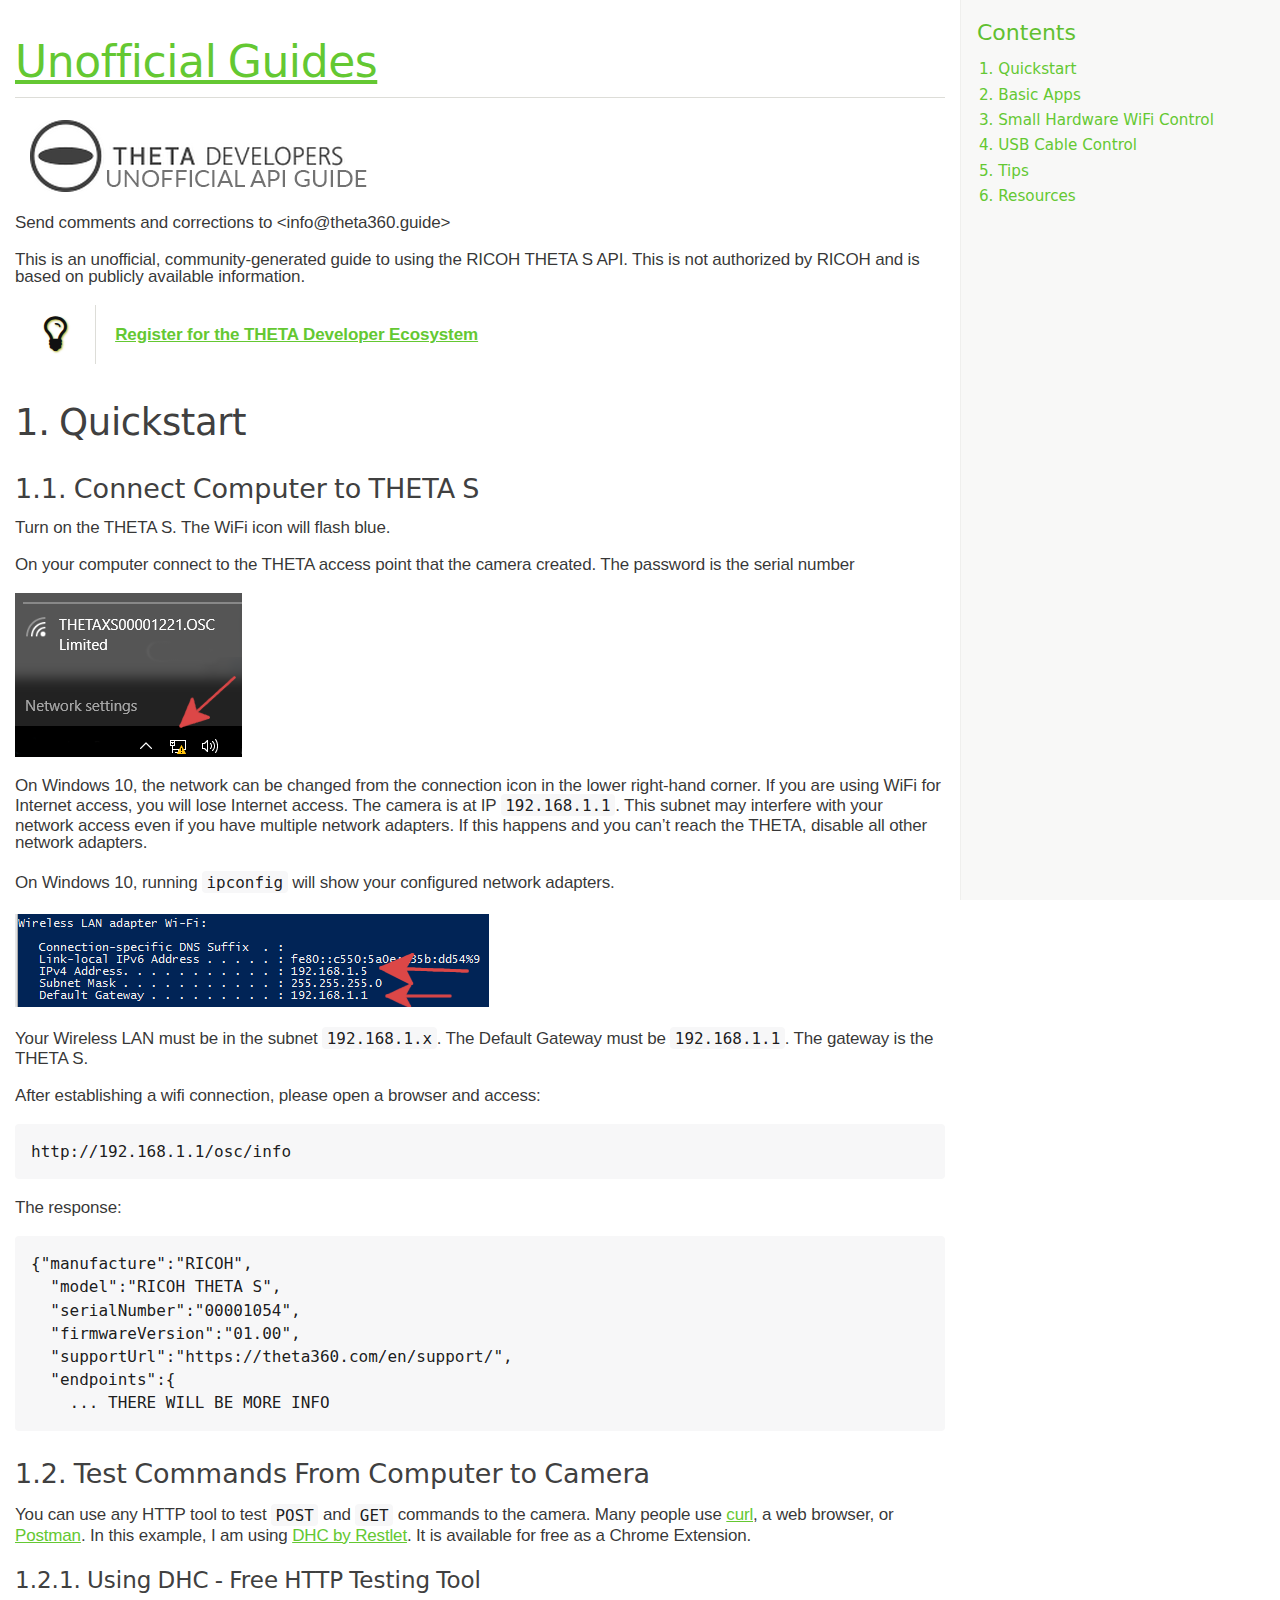
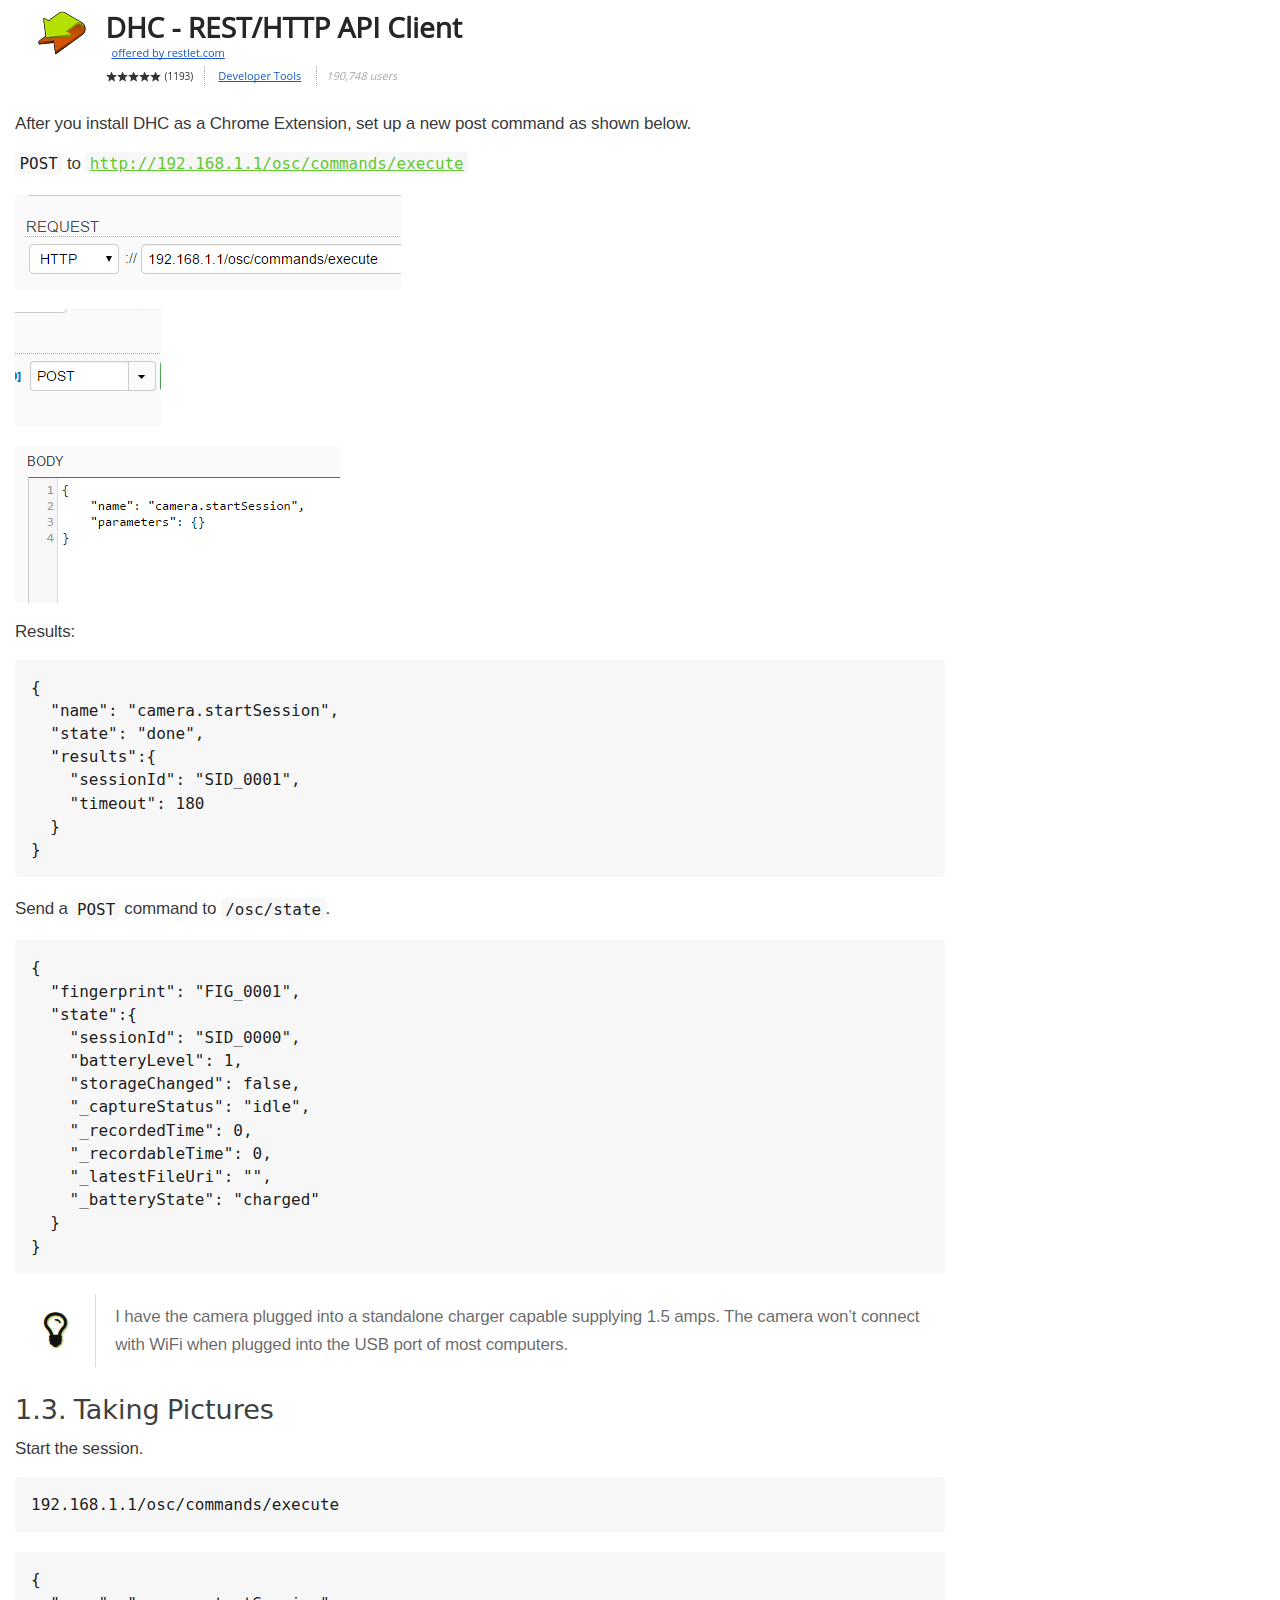
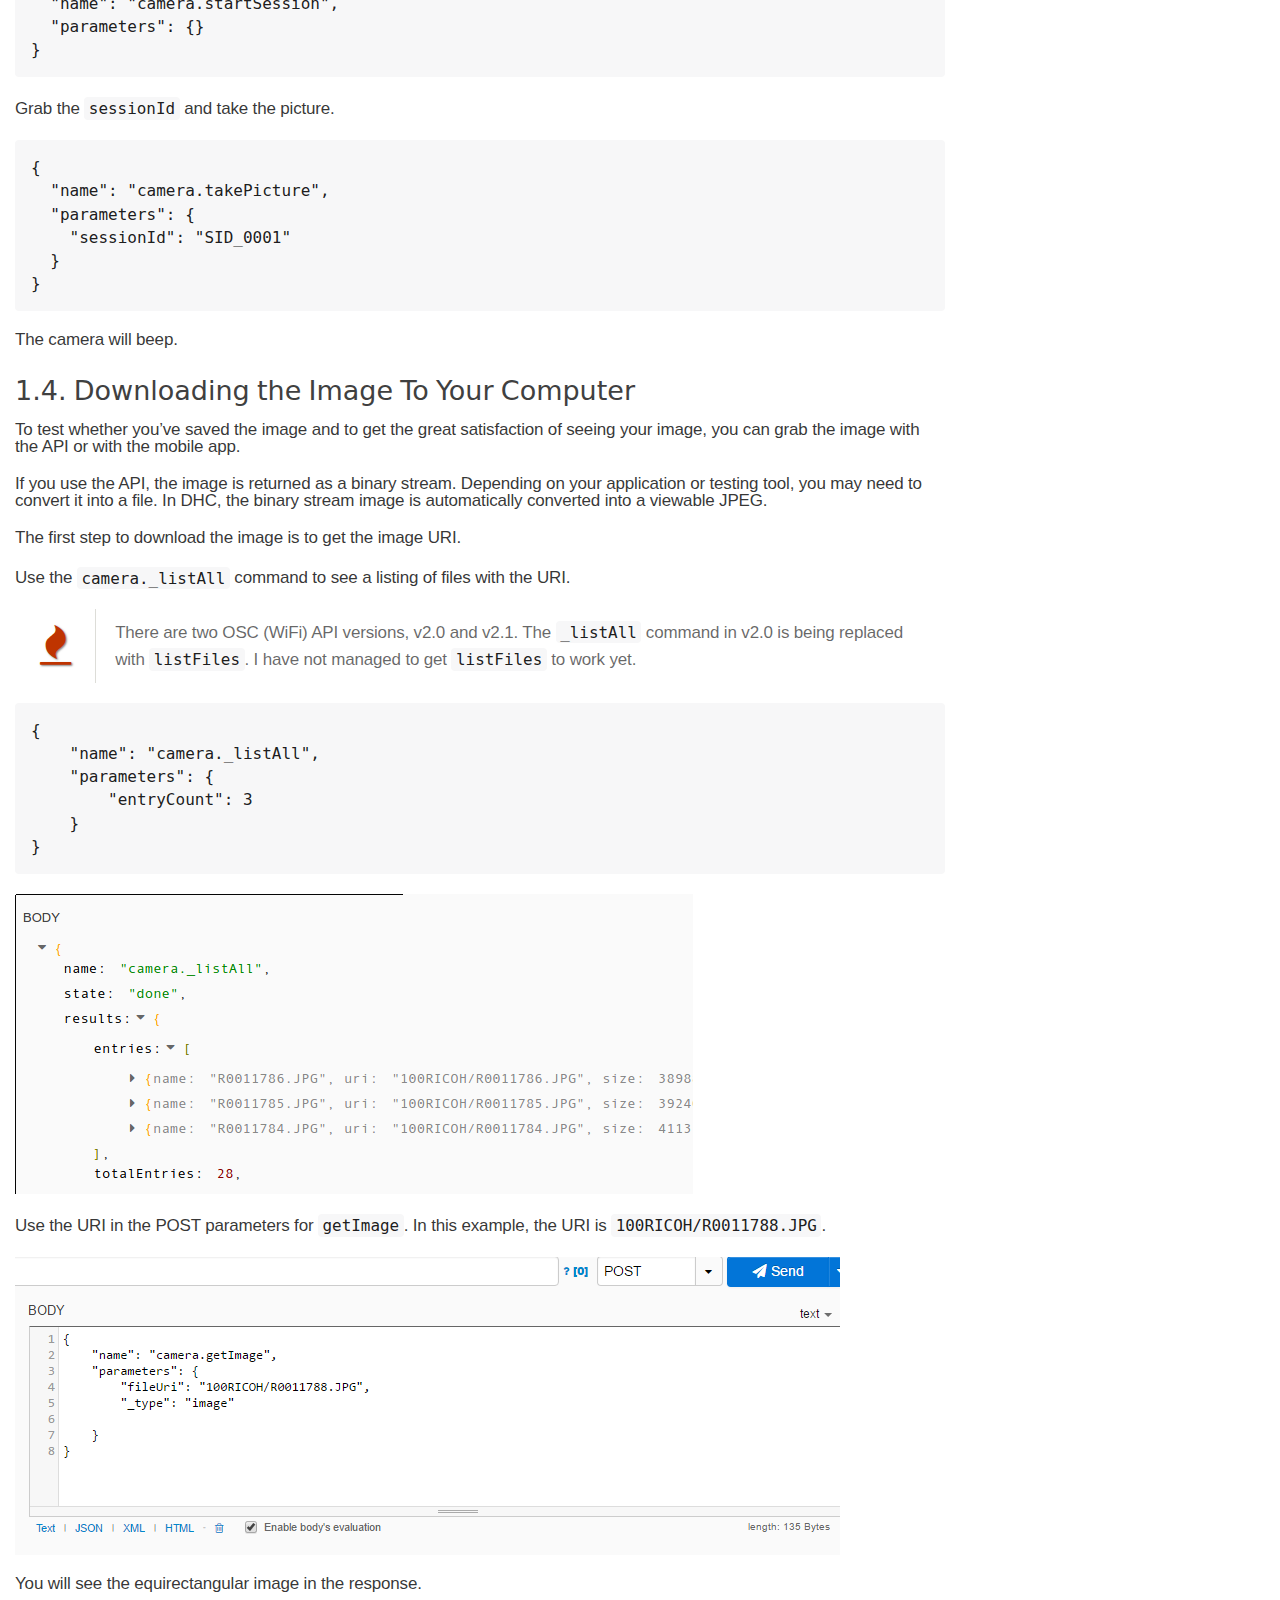
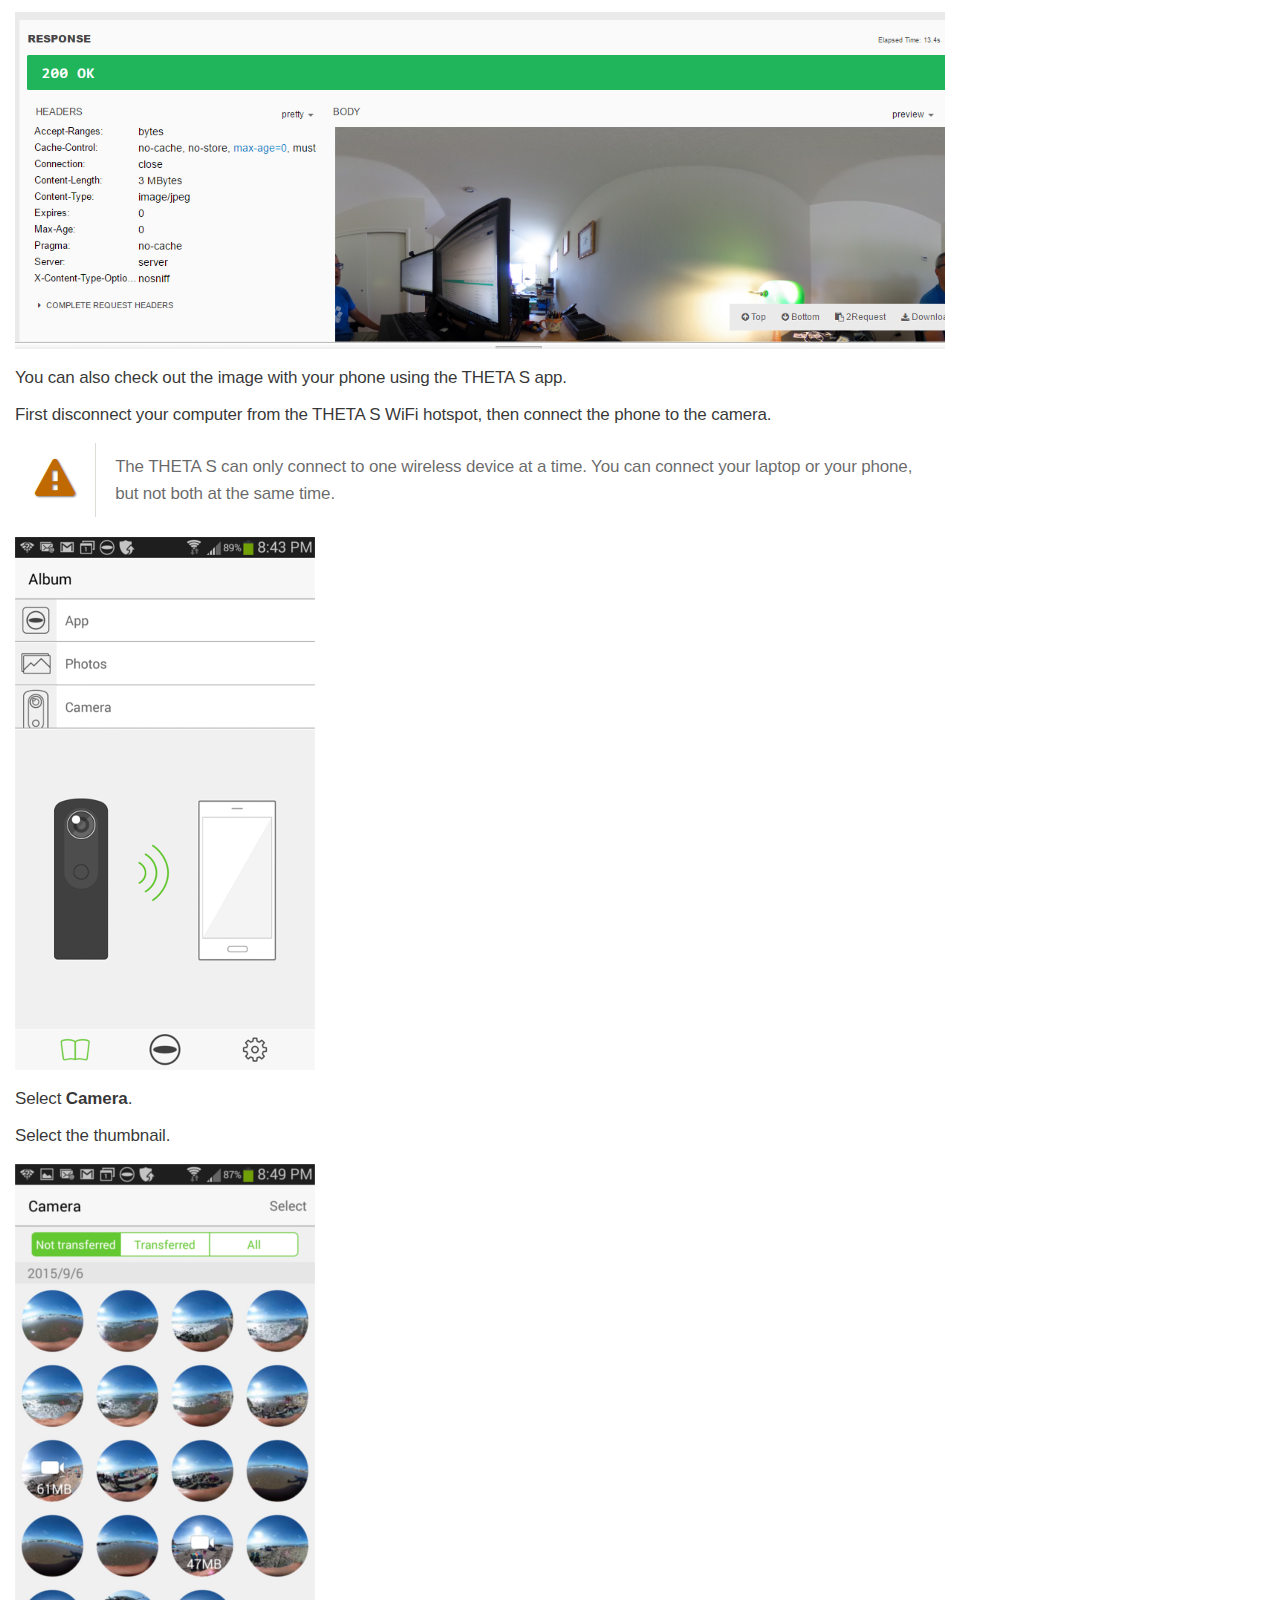
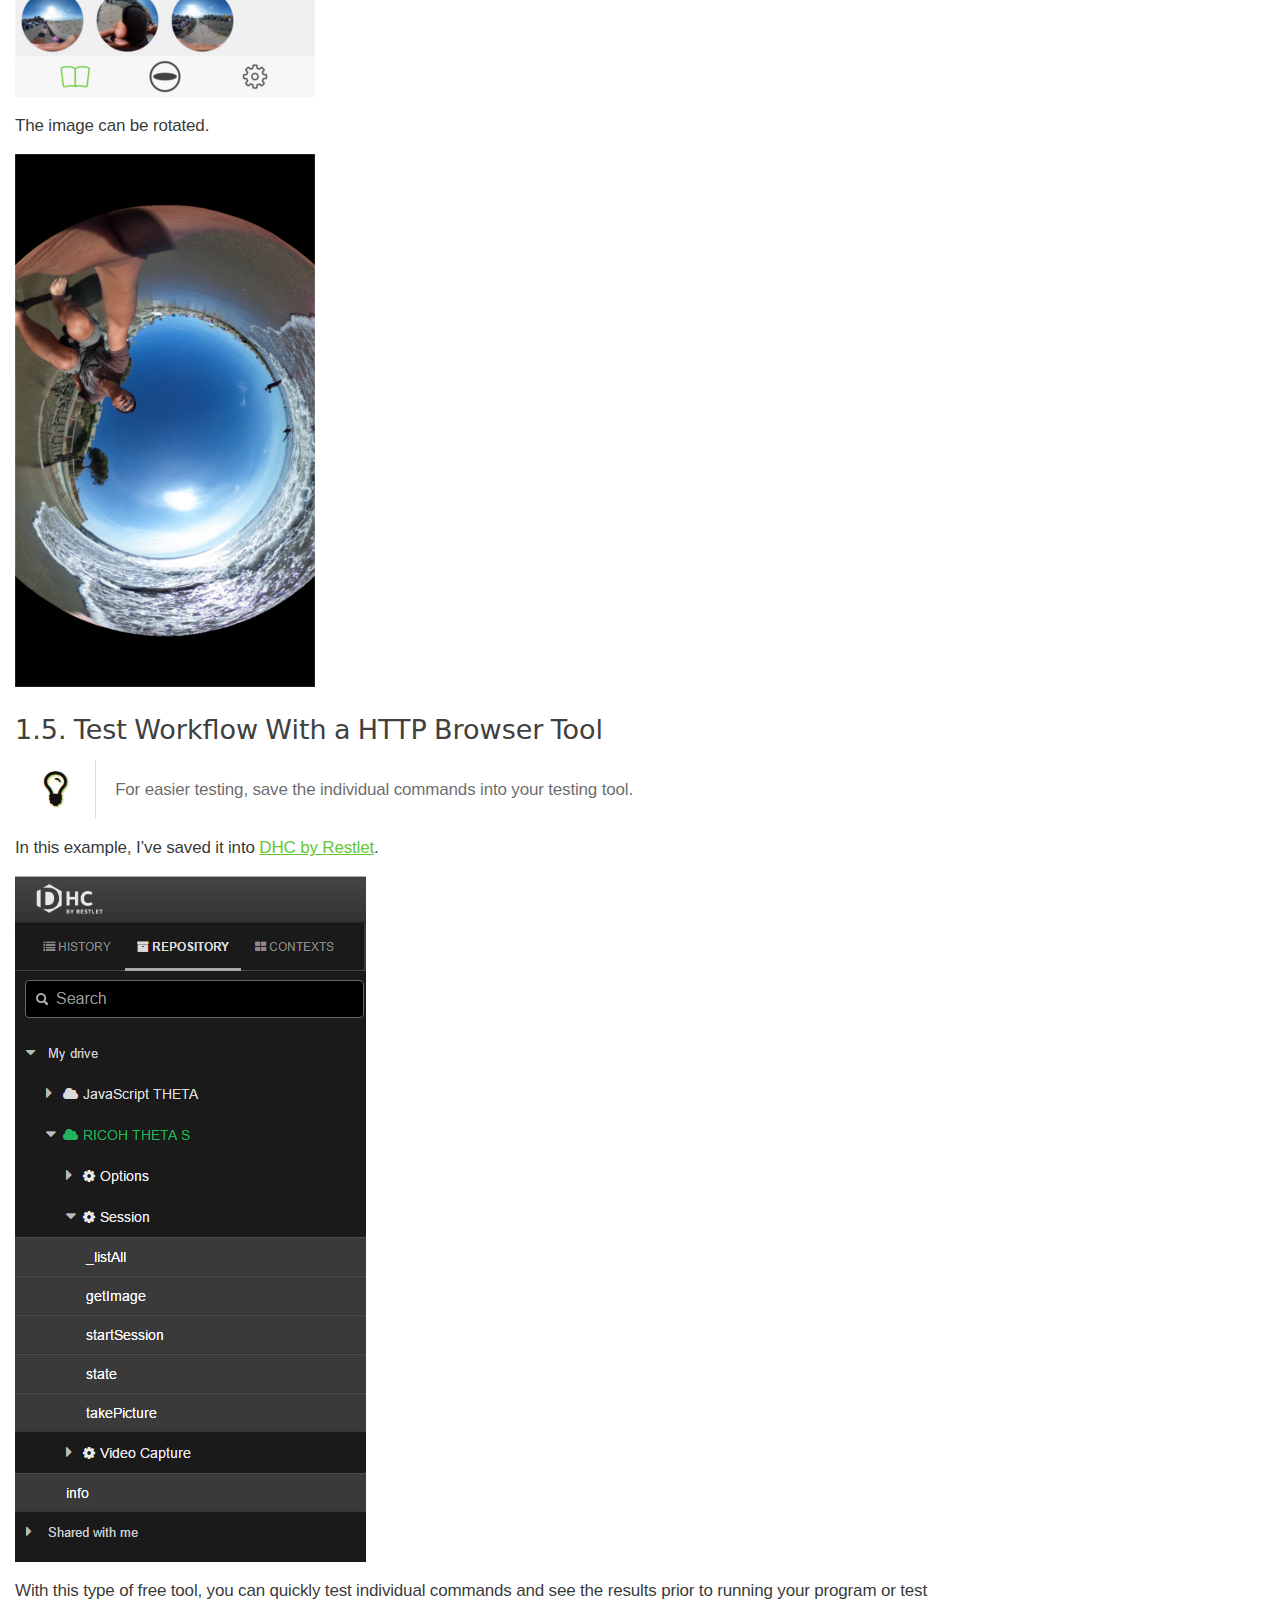
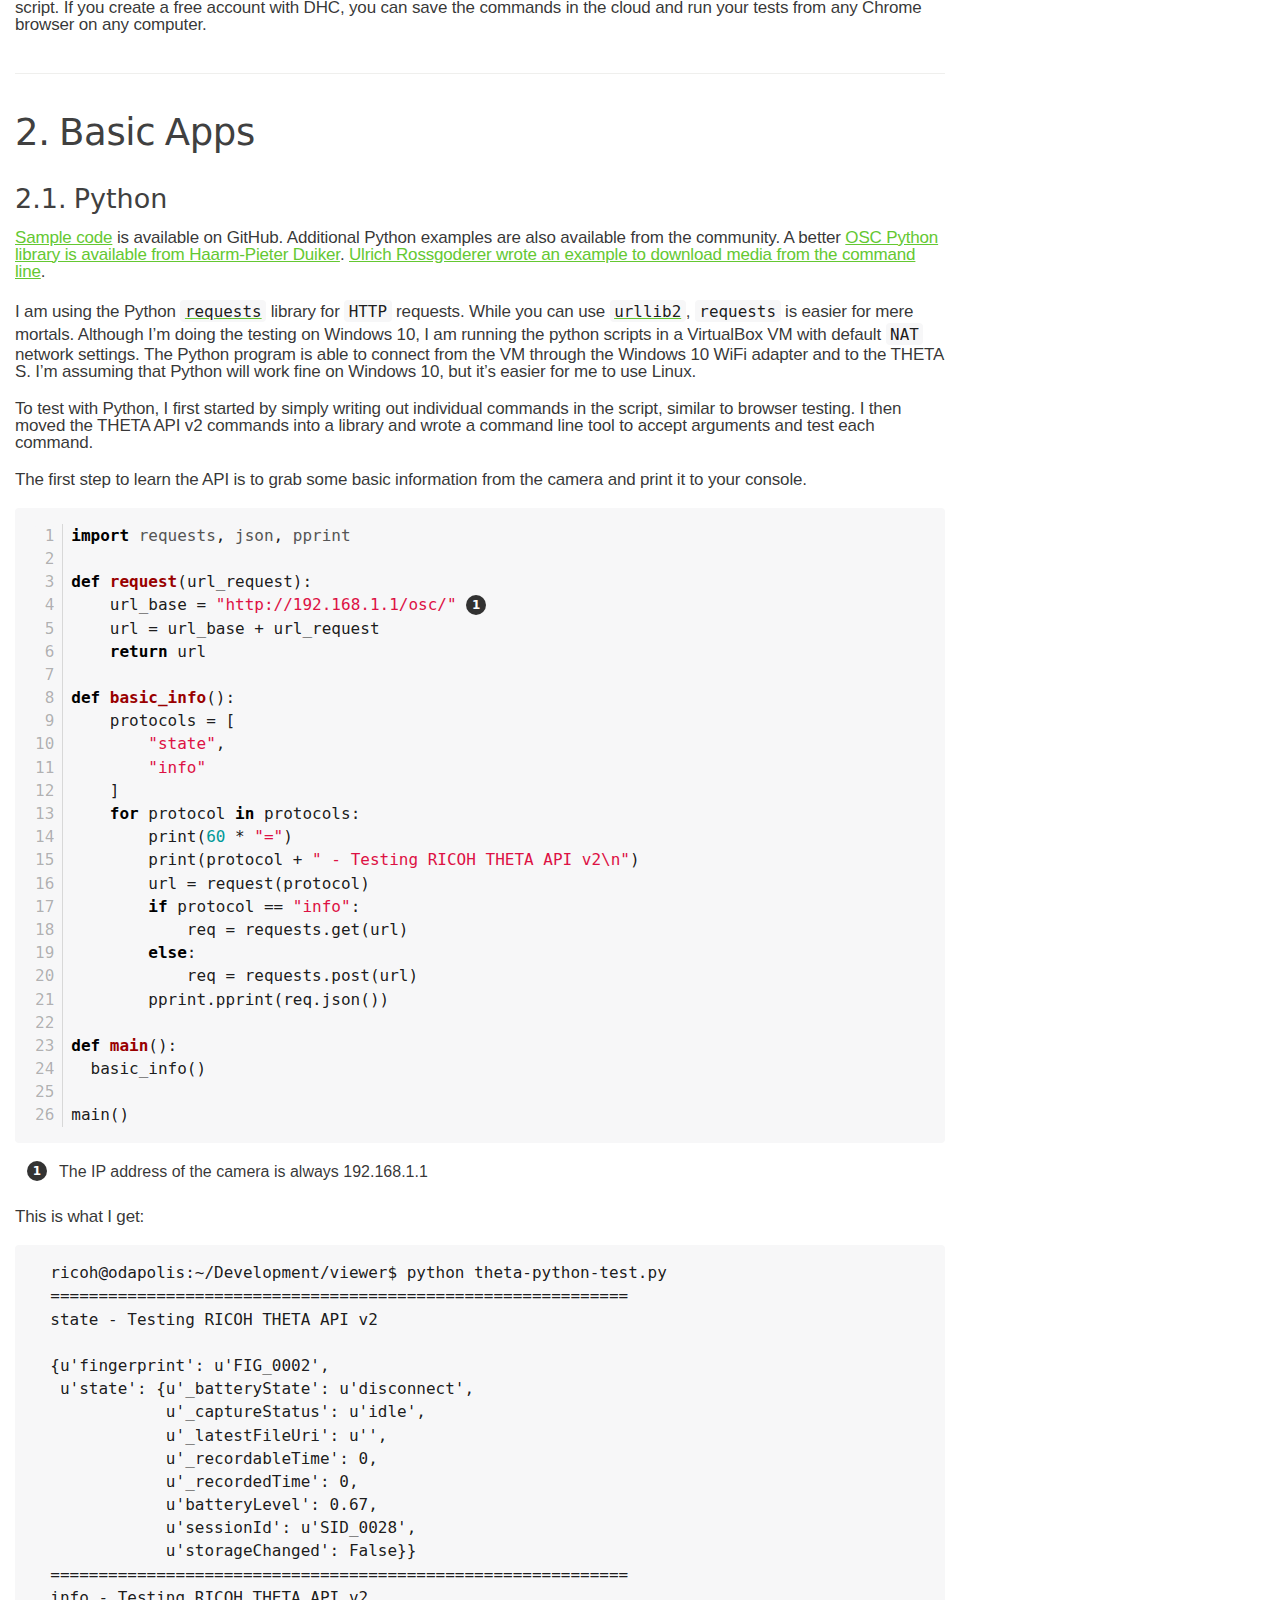
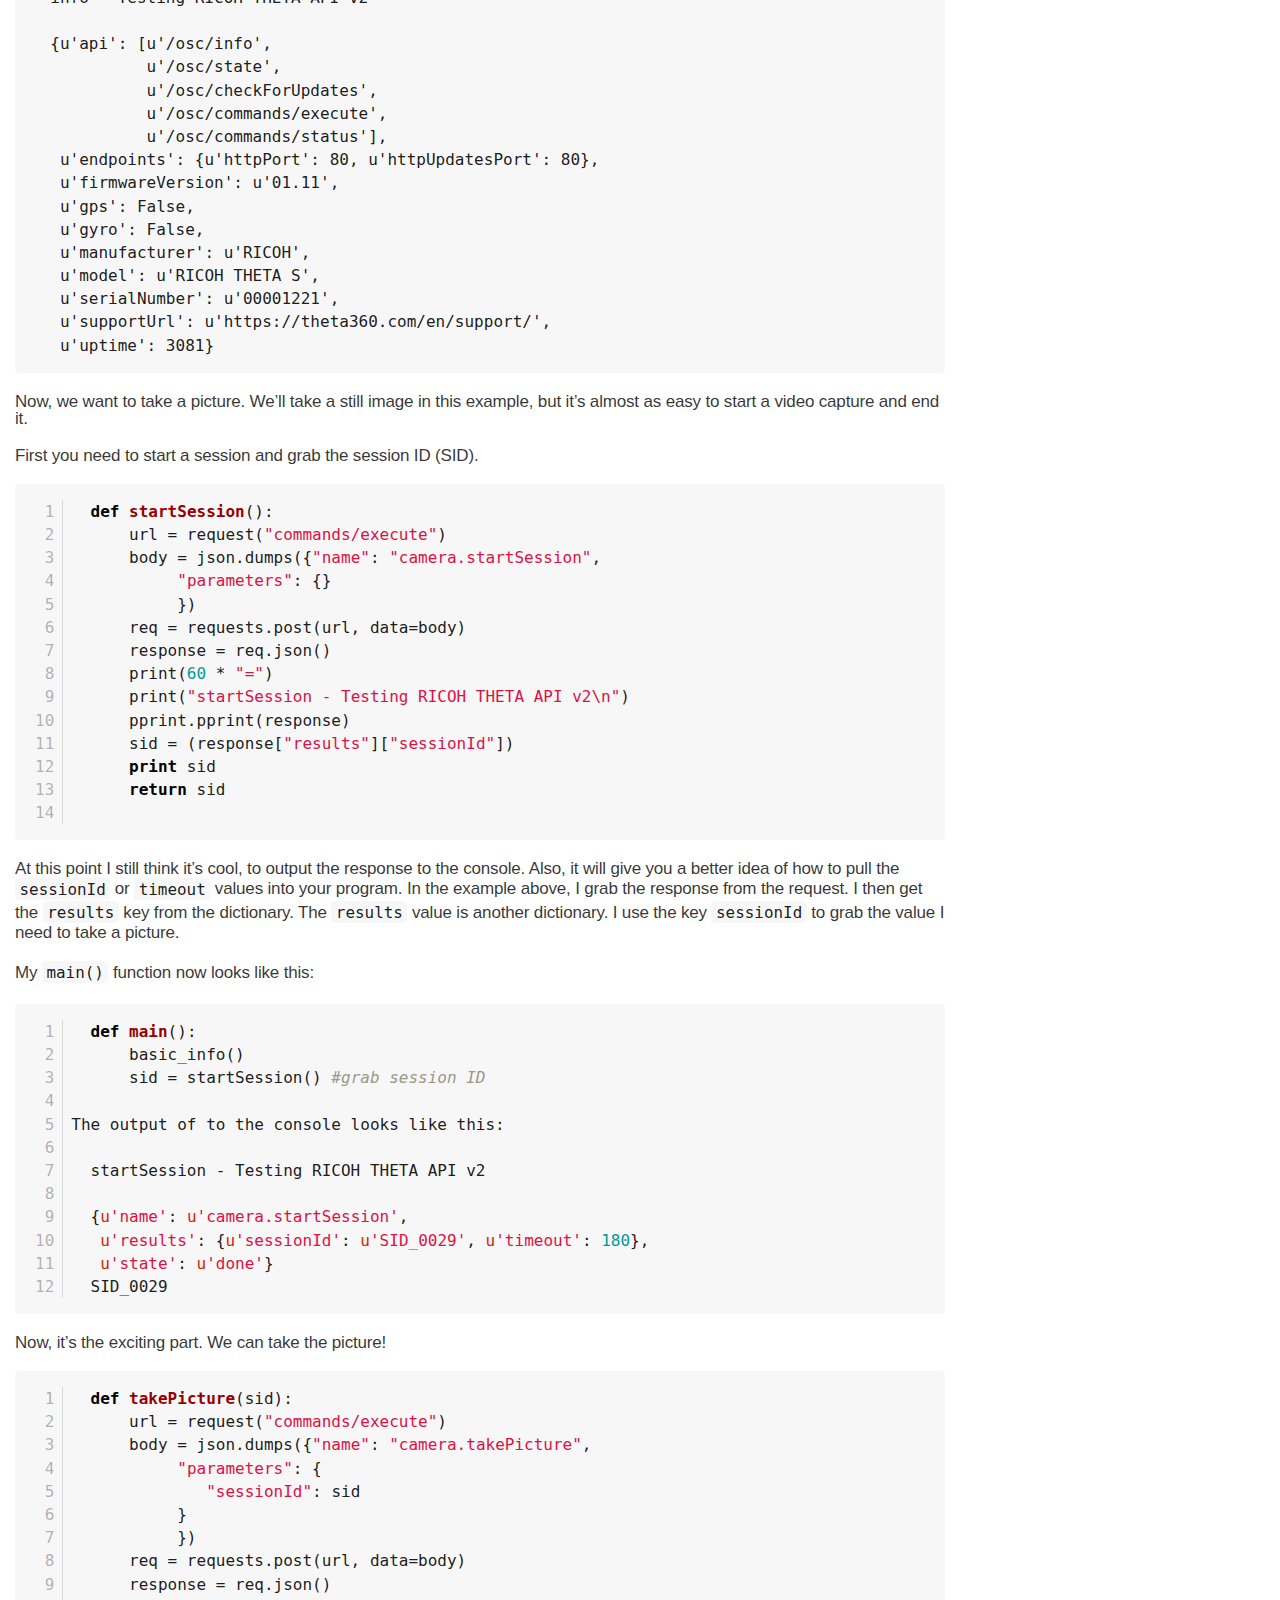
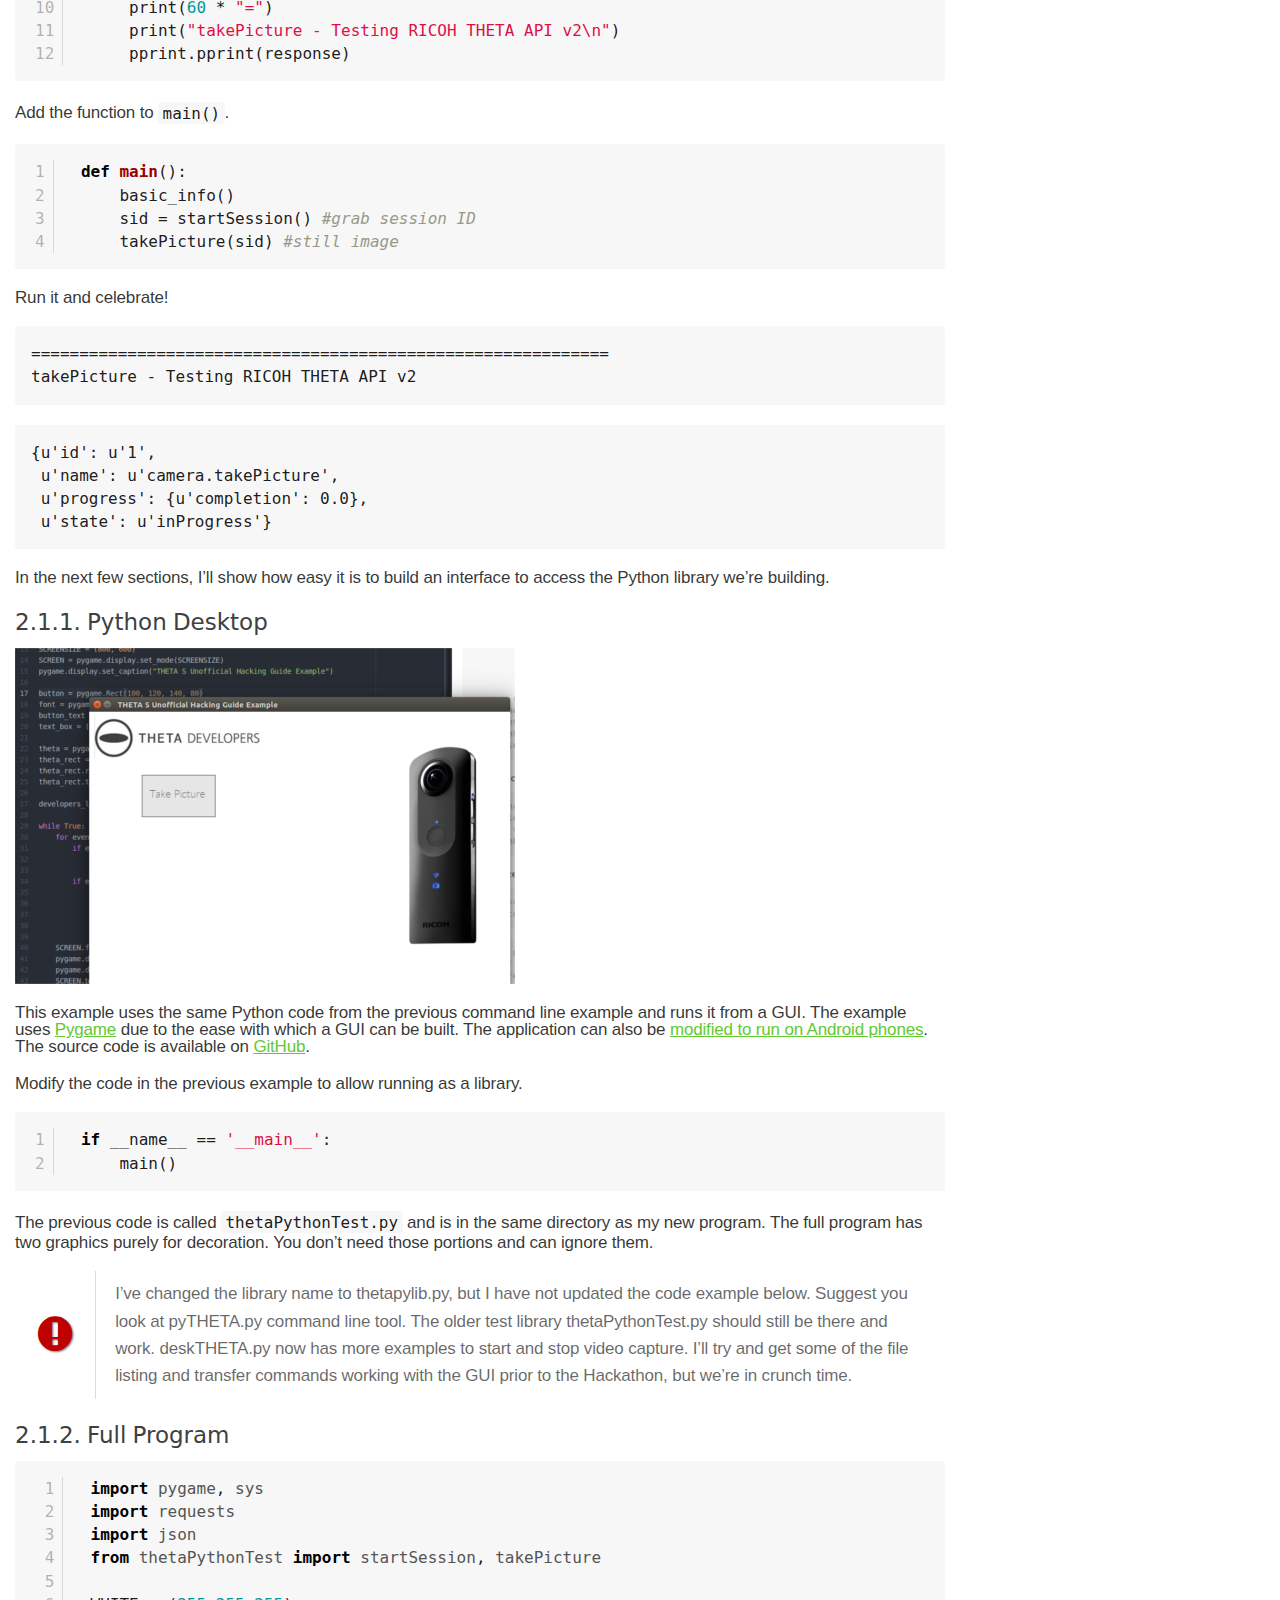
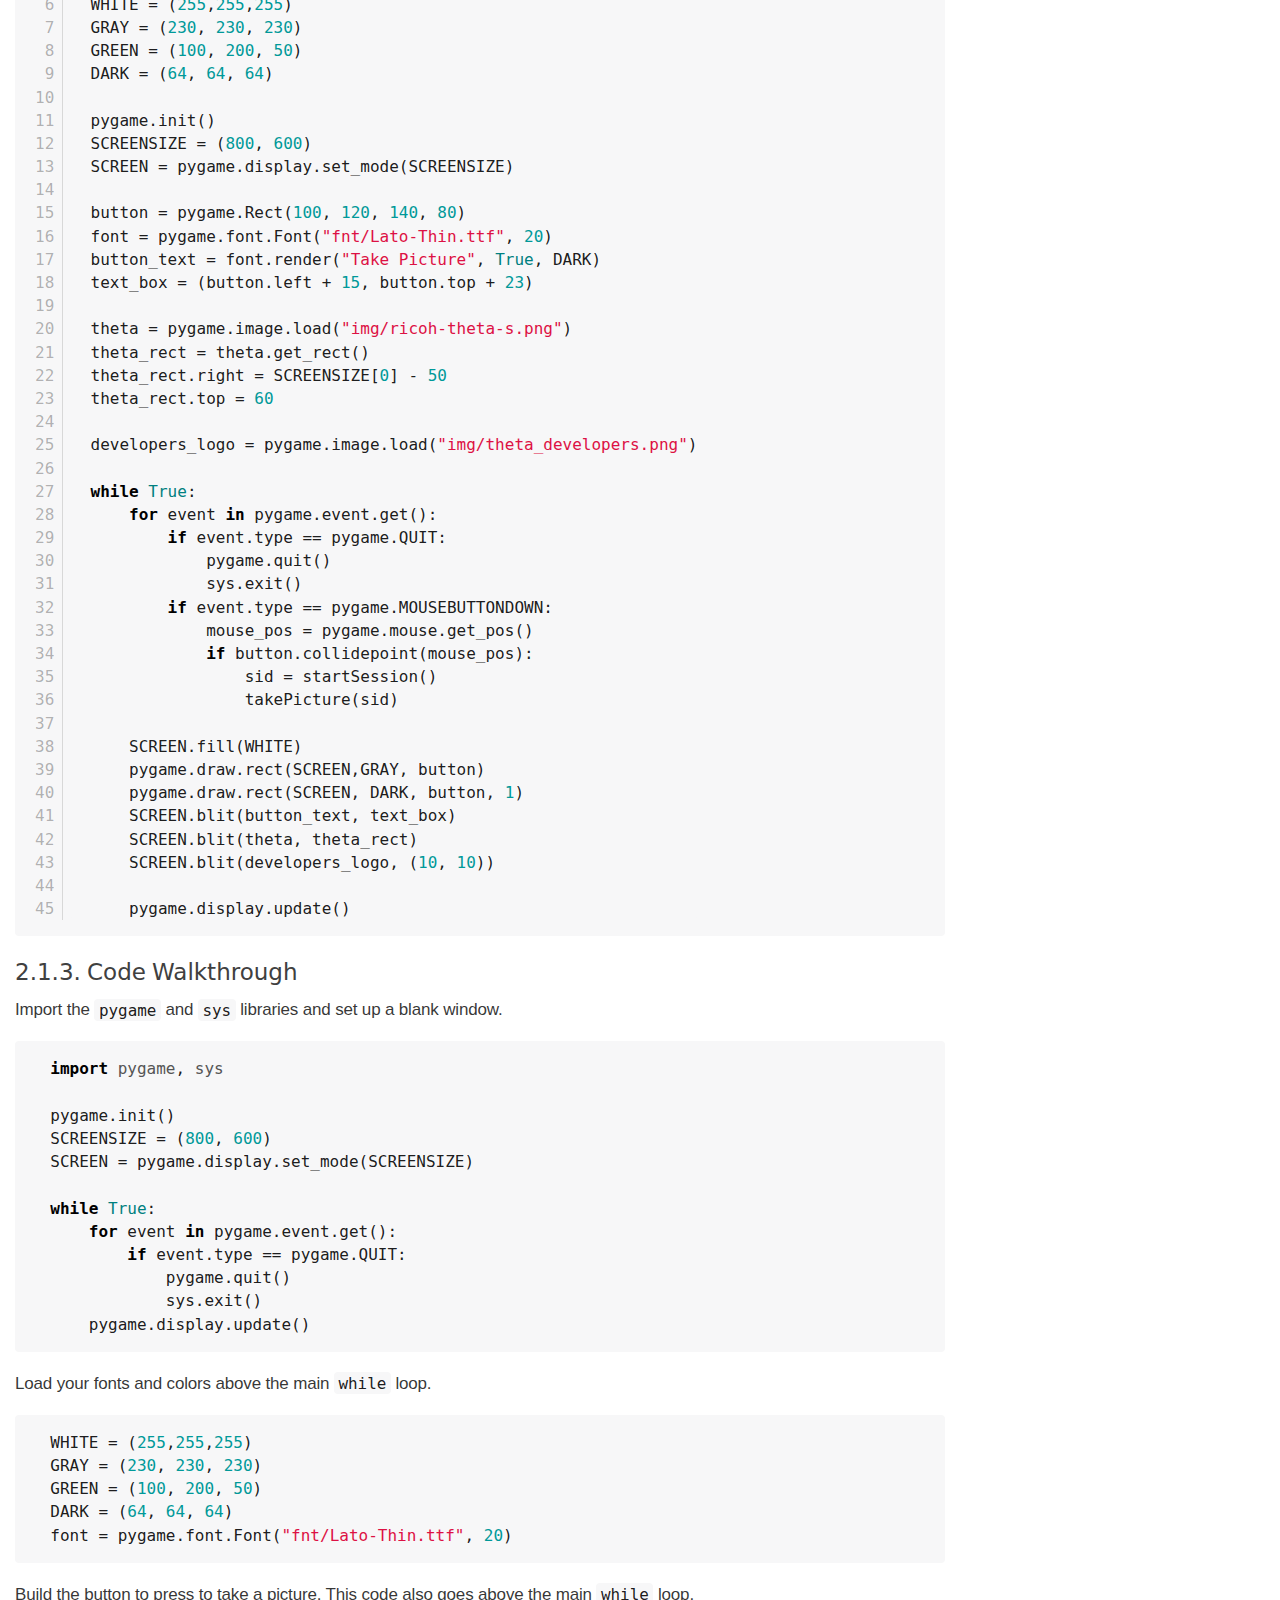
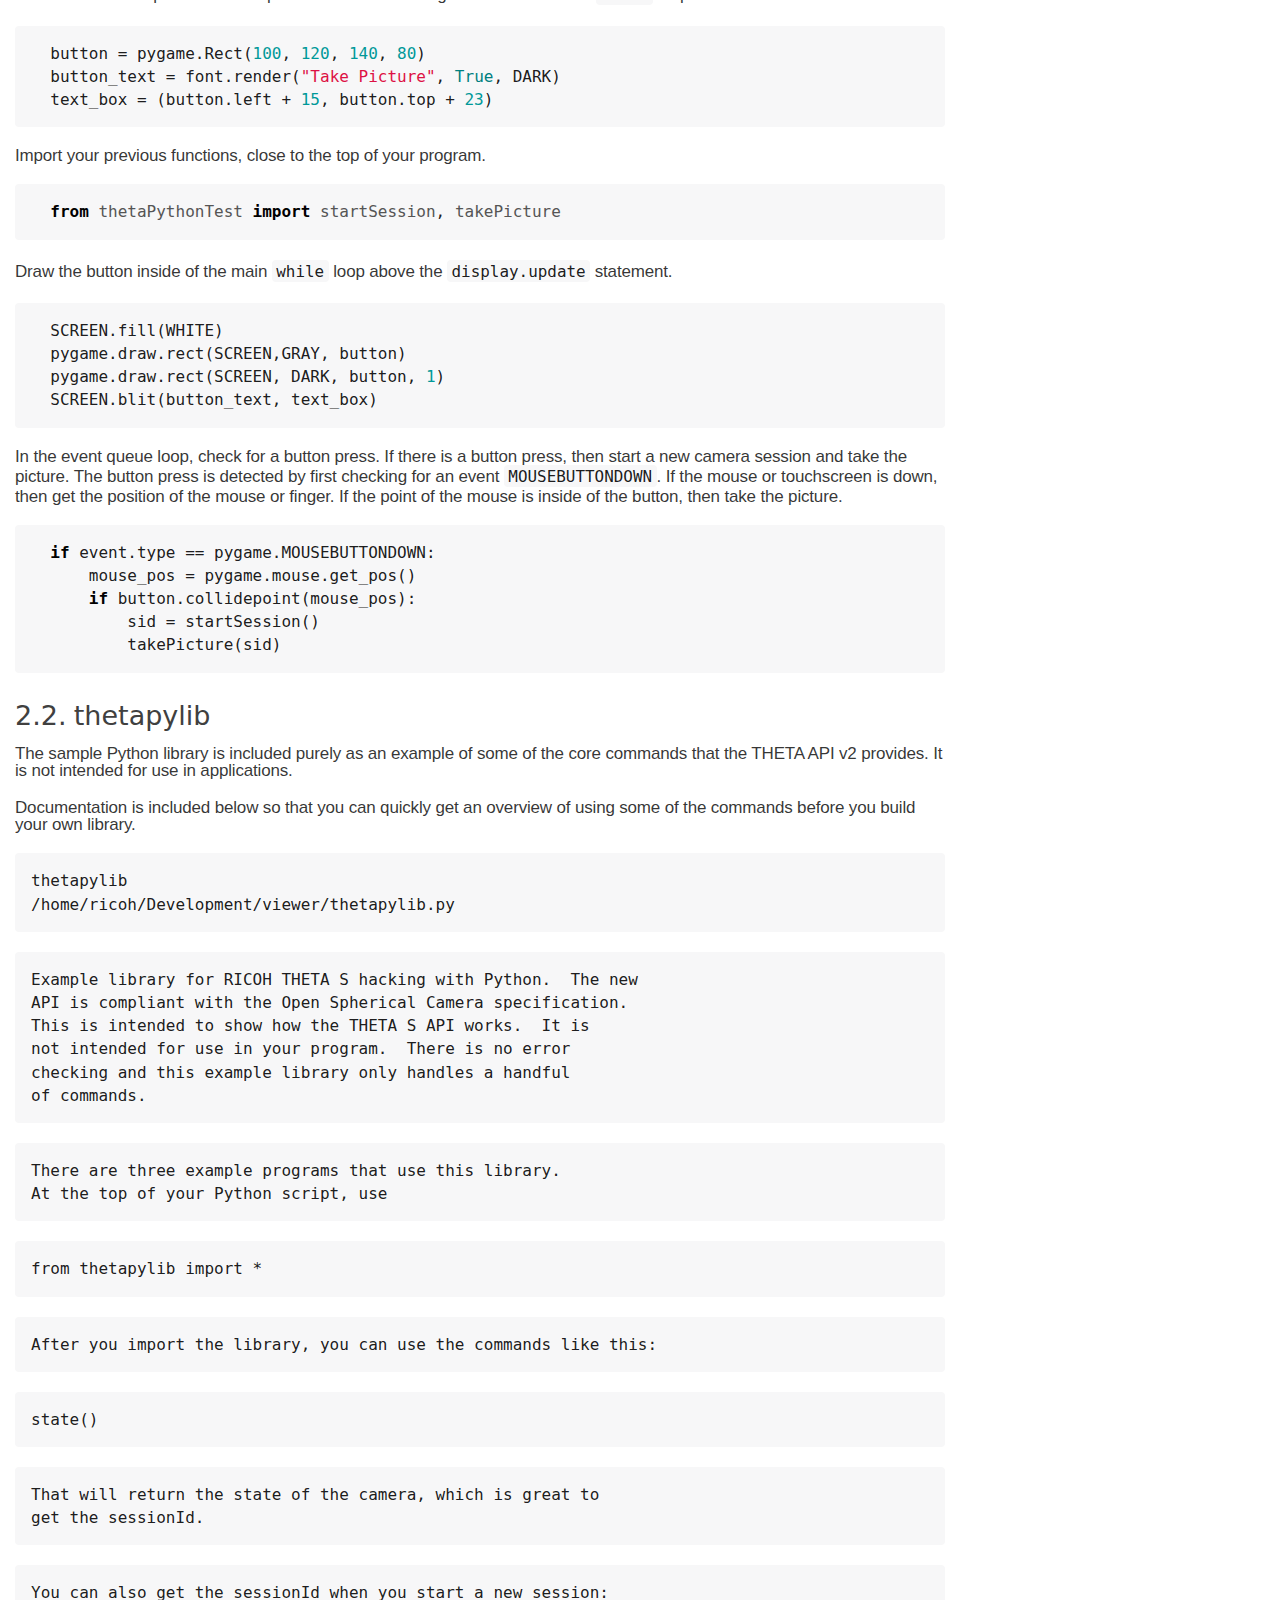
==== commit 2f89fe50: "updated Quickstart guide" ====
--- a/ricoh_theta_s.html
+++ b/ricoh_theta_s.html
@@ -954,7 +954,7 @@
 <div class="sect2">
 <h3 id="_test_commands_from_computer_to_camera">1.2. Test Commands From Computer to Camera</h3>
 <div class="paragraph">
-<p>You can use any tool to test <code>POST</code> and <code>GET</code> commands to the camera.
+<p>You can use any HTTP tool to test <code>POST</code> and <code>GET</code> commands to the camera.
 Many people use
 <a href="http://curl.haxx.se/">curl</a>, a web browser, or
 <a href="https://www.getpostman.com/">Postman</a>.  In this example, I
@@ -962,10 +962,15 @@
 <a href="https://chrome.google.com/webstore/detail/dhc-resthttp-api-client/aejoelaoggembcahagimdiliamlcdmfm?hl=en">DHC by Restlet</a>.
 It is available for free as a Chrome Extension.</p>
 </div>
+<div class="sect3">
+<h4 id="_using_dhc_free_http_testing_tool">1.2.1. Using DHC - Free HTTP Testing Tool</h4>
 <div class="imageblock">
 <div class="content">
 <img src="img/tools/dhc_client.png" alt="dhc client">
 </div>
+</div>
+<div class="paragraph">
+<p>After you install DHC as a Chrome Extension, set up a new post command as shown below.</p>
 </div>
 <div class="paragraph">
 <p><code>POST</code> to <code><a href="http://192.168.1.1/osc/commands/execute" class="bare">http://192.168.1.1/osc/commands/execute</a></code></p>
@@ -1028,16 +1033,12 @@
 </td>
 <td class="content">
 I have the camera plugged into a standalone charger capable supplying
-1.5 amps.  The camera won&#8217;t charge when plugged into the USB port
+1.5 amps.  The camera won&#8217;t connect with WiFi when plugged into the USB port
 of most computers.
 </td>
 </tr>
 </table>
 </div>
-<div class="paragraph">
-<p>Read the
-<a href="https://developers.theta360.com/en/docs/v2/api_reference/">API Reference on the RICOH</a>
-site.</p>
 </div>
 </div>
 <div class="sect2">
@@ -1074,16 +1075,74 @@
 <div class="paragraph">
 <p>The camera will beep.</p>
 </div>
-<div class="paragraph">
-<p>At this point, you can grab the image with the API. However,
-it will be a stream of binary data.  To convert this into
-a something like a jpg that can displayed on the screen, you&#8217;ll
-need to get the stream, convert it, then display the image to your
-screen and allow user interaction with the image.</p>
-</div>
+</div>
+<div class="sect2">
+<h3 id="_downloading_the_image_to_your_computer">1.4. Downloading the Image To Your Computer</h3>
 <div class="paragraph">
 <p>To test whether you&#8217;ve saved the image and to get the great
-satisfaction of seeing your image, you can also check out the
+satisfaction of seeing your image, you can grab the image with the API or with
+the mobile app.</p>
+</div>
+<div class="paragraph">
+<p>If you use the API, the image is returned as a binary stream. Depending on
+your application or testing tool, you may need to convert it into a file.
+In DHC, the binary stream image is automatically
+converted into a viewable JPEG.</p>
+</div>
+<div class="paragraph">
+<p>The first step to download the image is to get the image URI.</p>
+</div>
+<div class="paragraph">
+<p>Use the <code>camera._listAll</code> command to see a listing of files with the URI.</p>
+</div>
+<div class="admonitionblock caution">
+<table>
+<tr>
+<td class="icon">
+<i class="fa icon-caution" title="Caution"></i>
+</td>
+<td class="content">
+There are two OSC (WiFi) API versions, v2.0 and v2.1.
+The <code>_listAll</code> command in v2.0 is being replaced with <code>listFiles</code>.
+I have not managed to get <code>listFiles</code> to work yet.
+</td>
+</tr>
+</table>
+</div>
+<div class="literalblock">
+<div class="content">
+<pre>{
+    "name": "camera._listAll",
+    "parameters": {
+    	"entryCount": 3
+    }
+}</pre>
+</div>
+</div>
+<div class="imageblock">
+<div class="content">
+<img src="img/tools/listAll.png" alt="listAll">
+</div>
+</div>
+<div class="paragraph">
+<p>Use the URI in the POST parameters for <code>getImage</code>. In this example, the URI is
+<code>100RICOH/R0011788.JPG</code>.</p>
+</div>
+<div class="imageblock">
+<div class="content">
+<img src="img/tools/getimagePost.png" alt="getimagePost">
+</div>
+</div>
+<div class="paragraph">
+<p>You will see the equirectangular image in the response.</p>
+</div>
+<div class="imageblock">
+<div class="content">
+<img src="img/tools/getImageResponse.png" alt="getImageResponse">
+</div>
+</div>
+<div class="paragraph">
+<p>You can also check out the
 image with your phone using the THETA S app.</p>
 </div>
 <div class="paragraph">
@@ -1130,7 +1189,7 @@
 </div>
 </div>
 <div class="sect2">
-<h3 id="_test_workflow_with_a_http_browser_tool">1.4. Test Workflow With a HTTP Browser Tool</h3>
+<h3 id="_test_workflow_with_a_http_browser_tool">1.5. Test Workflow With a HTTP Browser Tool</h3>
 <div class="admonitionblock tip">
 <table>
 <tr>
@@ -1138,7 +1197,7 @@
 <i class="fa icon-tip" title="Tip"></i>
 </td>
 <td class="content">
-For quick testing, save the individual commands into your testing tool.
+For easier testing, save the individual commands into your testing tool.
 </td>
 </tr>
 </table>
@@ -1153,22 +1212,10 @@
 </div>
 </div>
 <div class="paragraph">
-<p>With this type of tool, you can quickly test indvidual commands and see the
-results prior to running your program or test script.</p>
-</div>
-<div class="admonitionblock note">
-<table>
-<tr>
-<td class="icon">
-<i class="fa icon-note" title="Note"></i>
-</td>
-<td class="content">
-I have not been able to get a mock server running that supports the full
-RICOH THETA API v2.  In my tests, I needed to connect to the actual device.  If you
-build a functional mock server, send it to me. :-)
-</td>
-</tr>
-</table>
+<p>With this type of free tool, you can quickly test individual commands and see the
+results prior to running your program or test script. If you create a free account
+with DHC, you can save the commands in the cloud and run your tests from any
+Chrome browser on any computer.</p>
 </div>
 </div>
 </div>
@@ -3730,7 +3777,7 @@
 </div>
 <div id="footer">
 <div id="footer-text">
-Last updated 2016-08-16 15:20:50 PDT
+Last updated 2016-08-16 19:21:05 PDT
 </div>
 </div>
 </body>
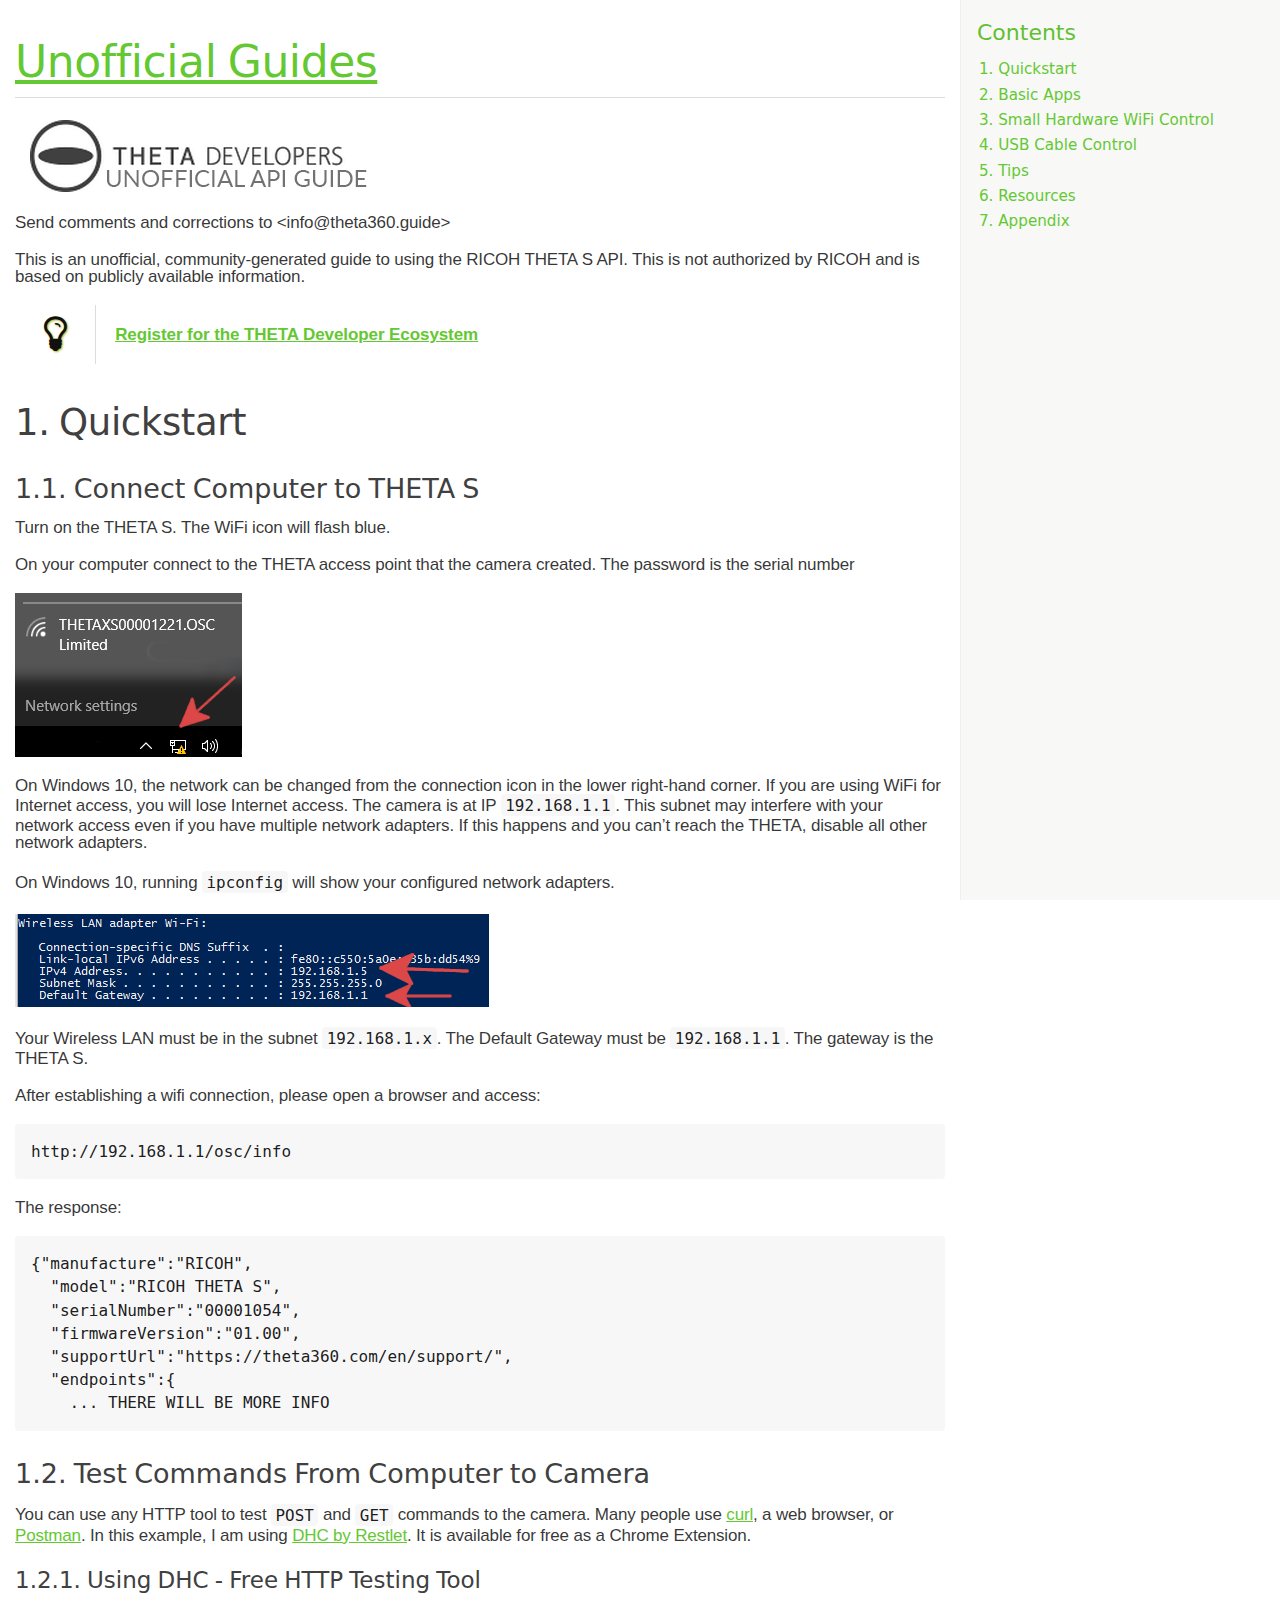
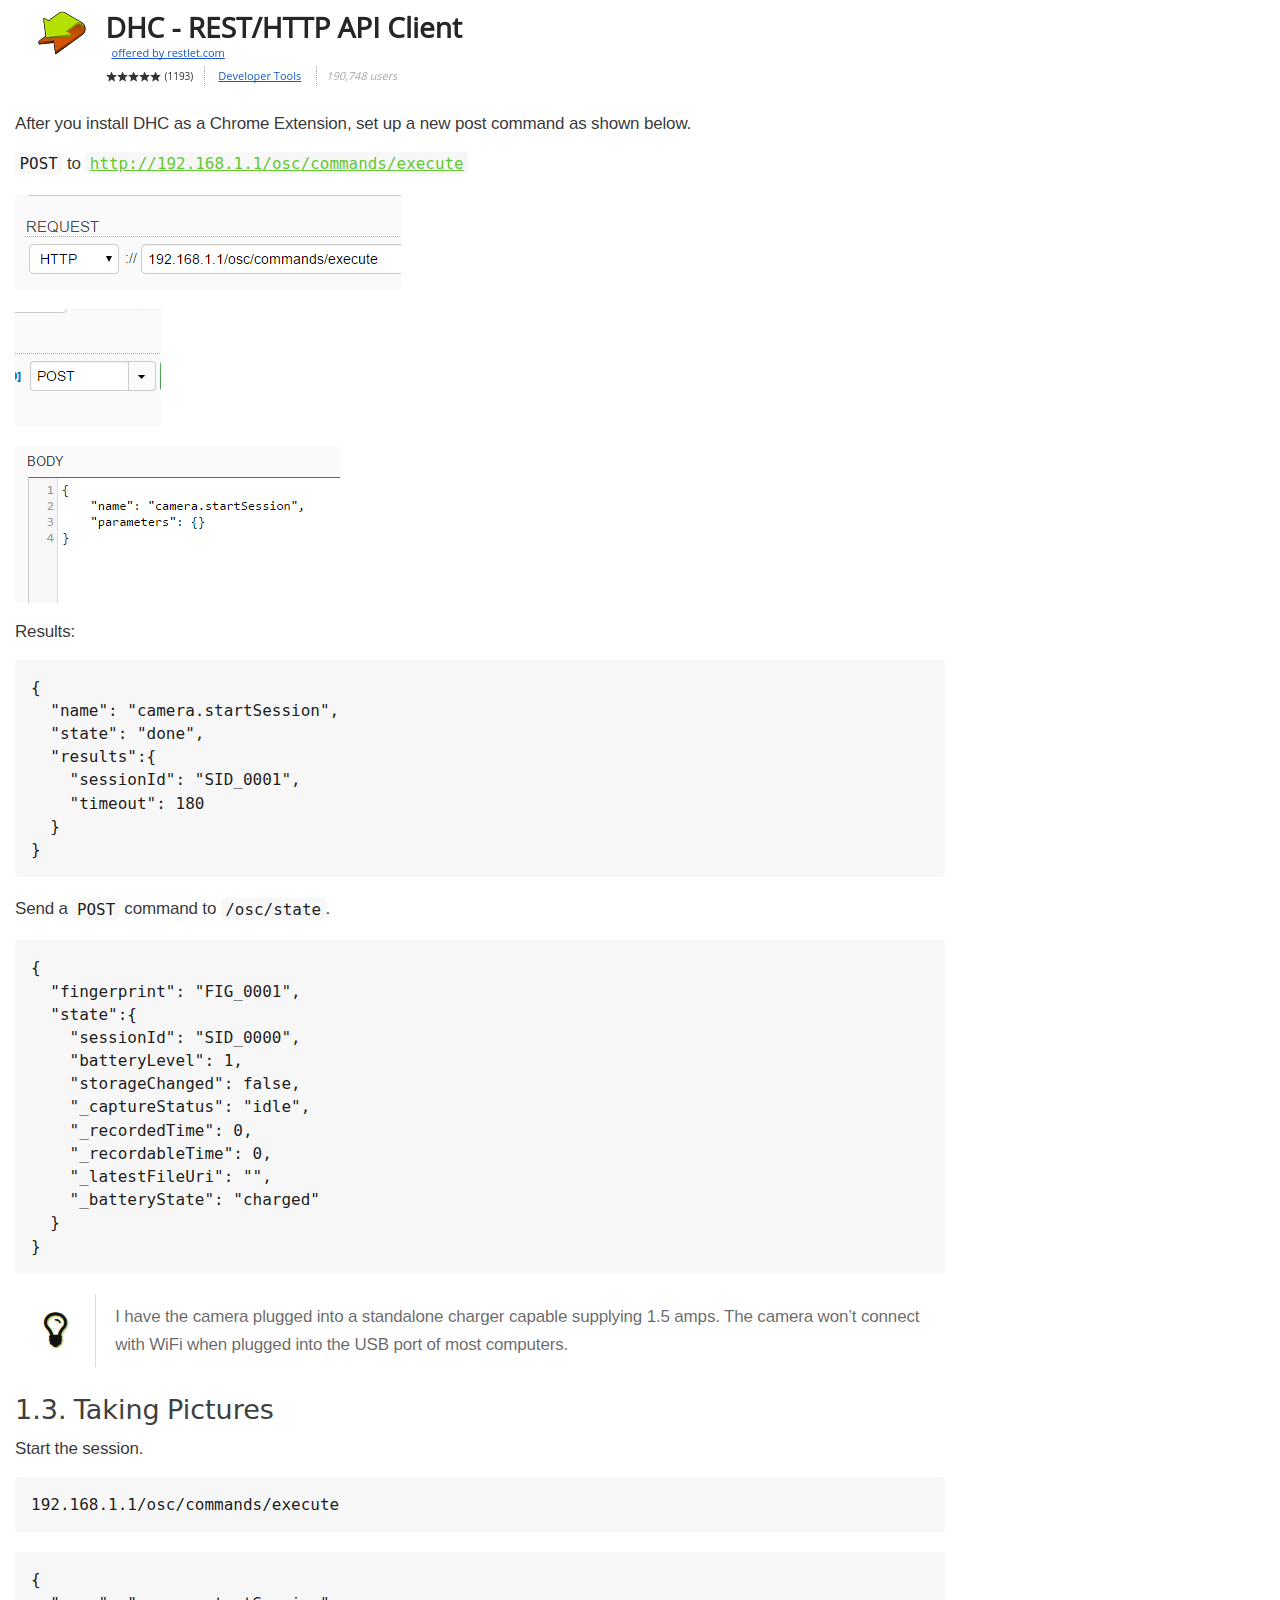
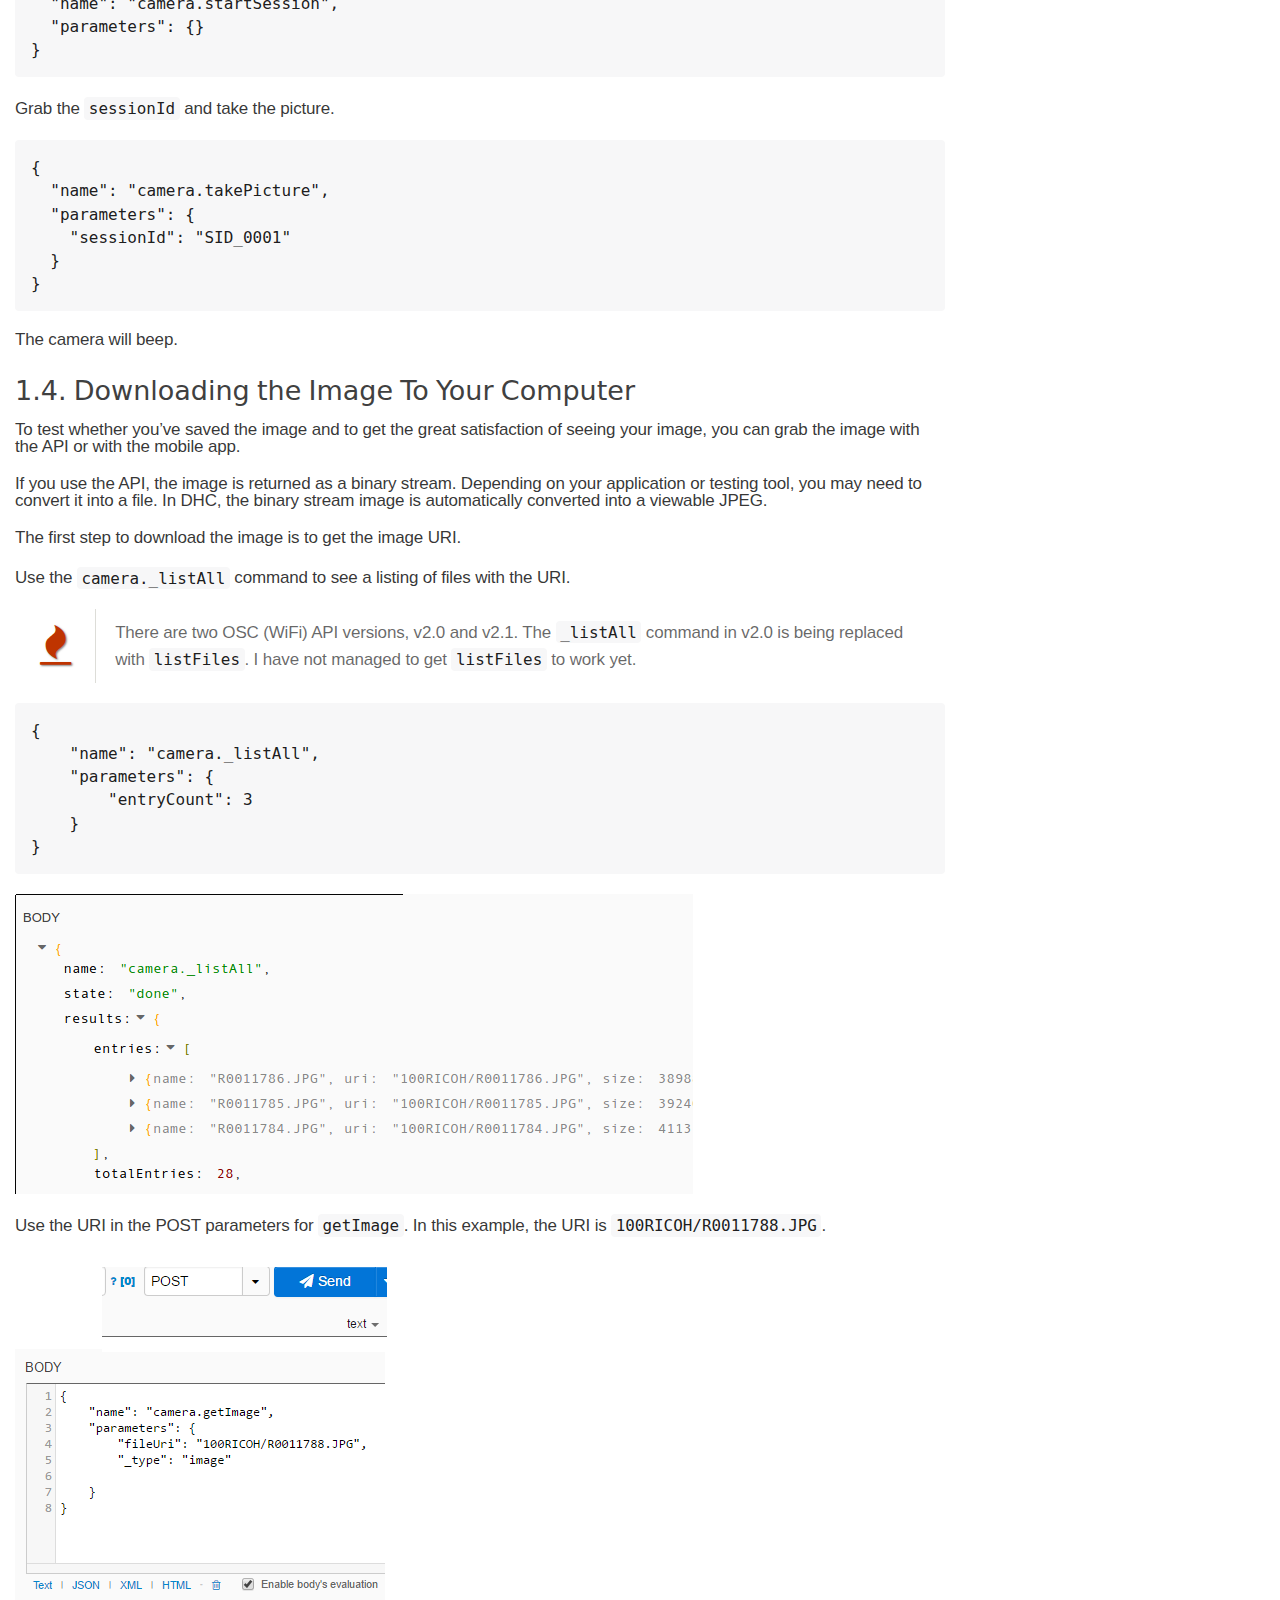
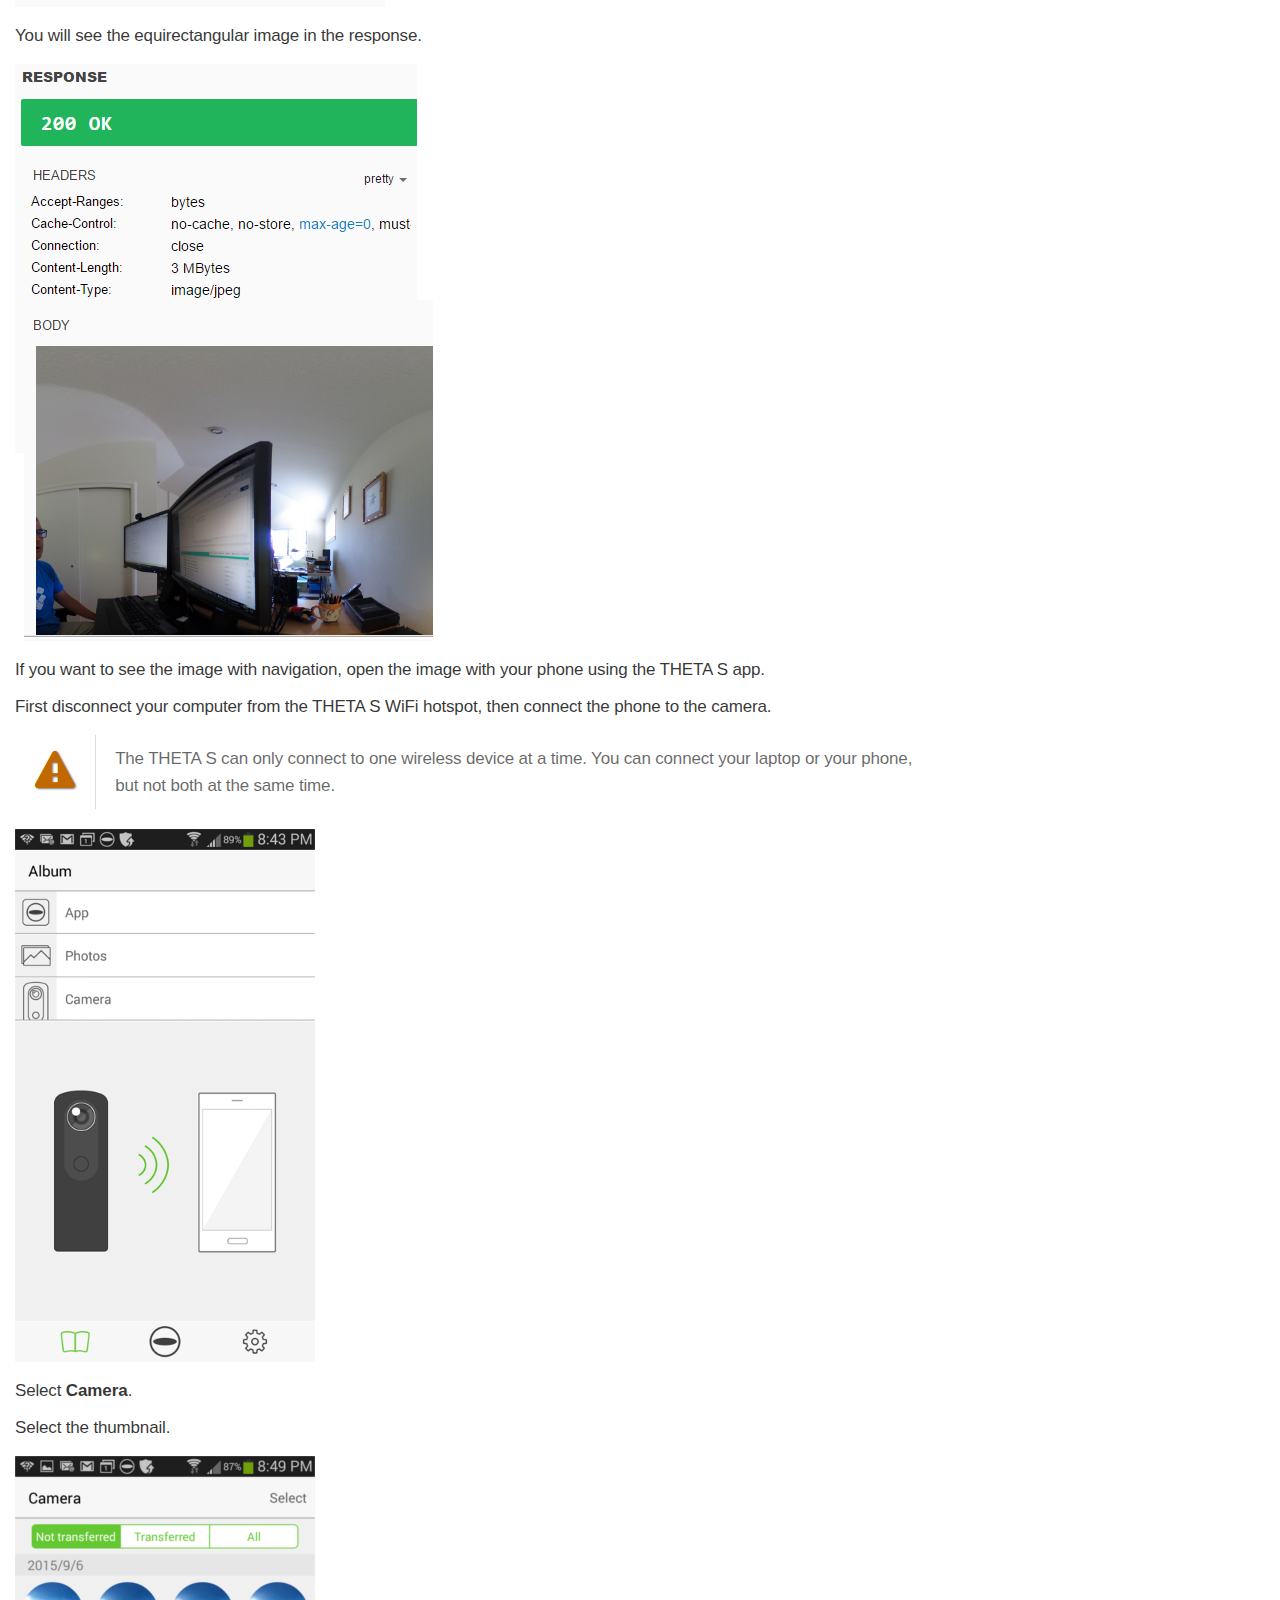
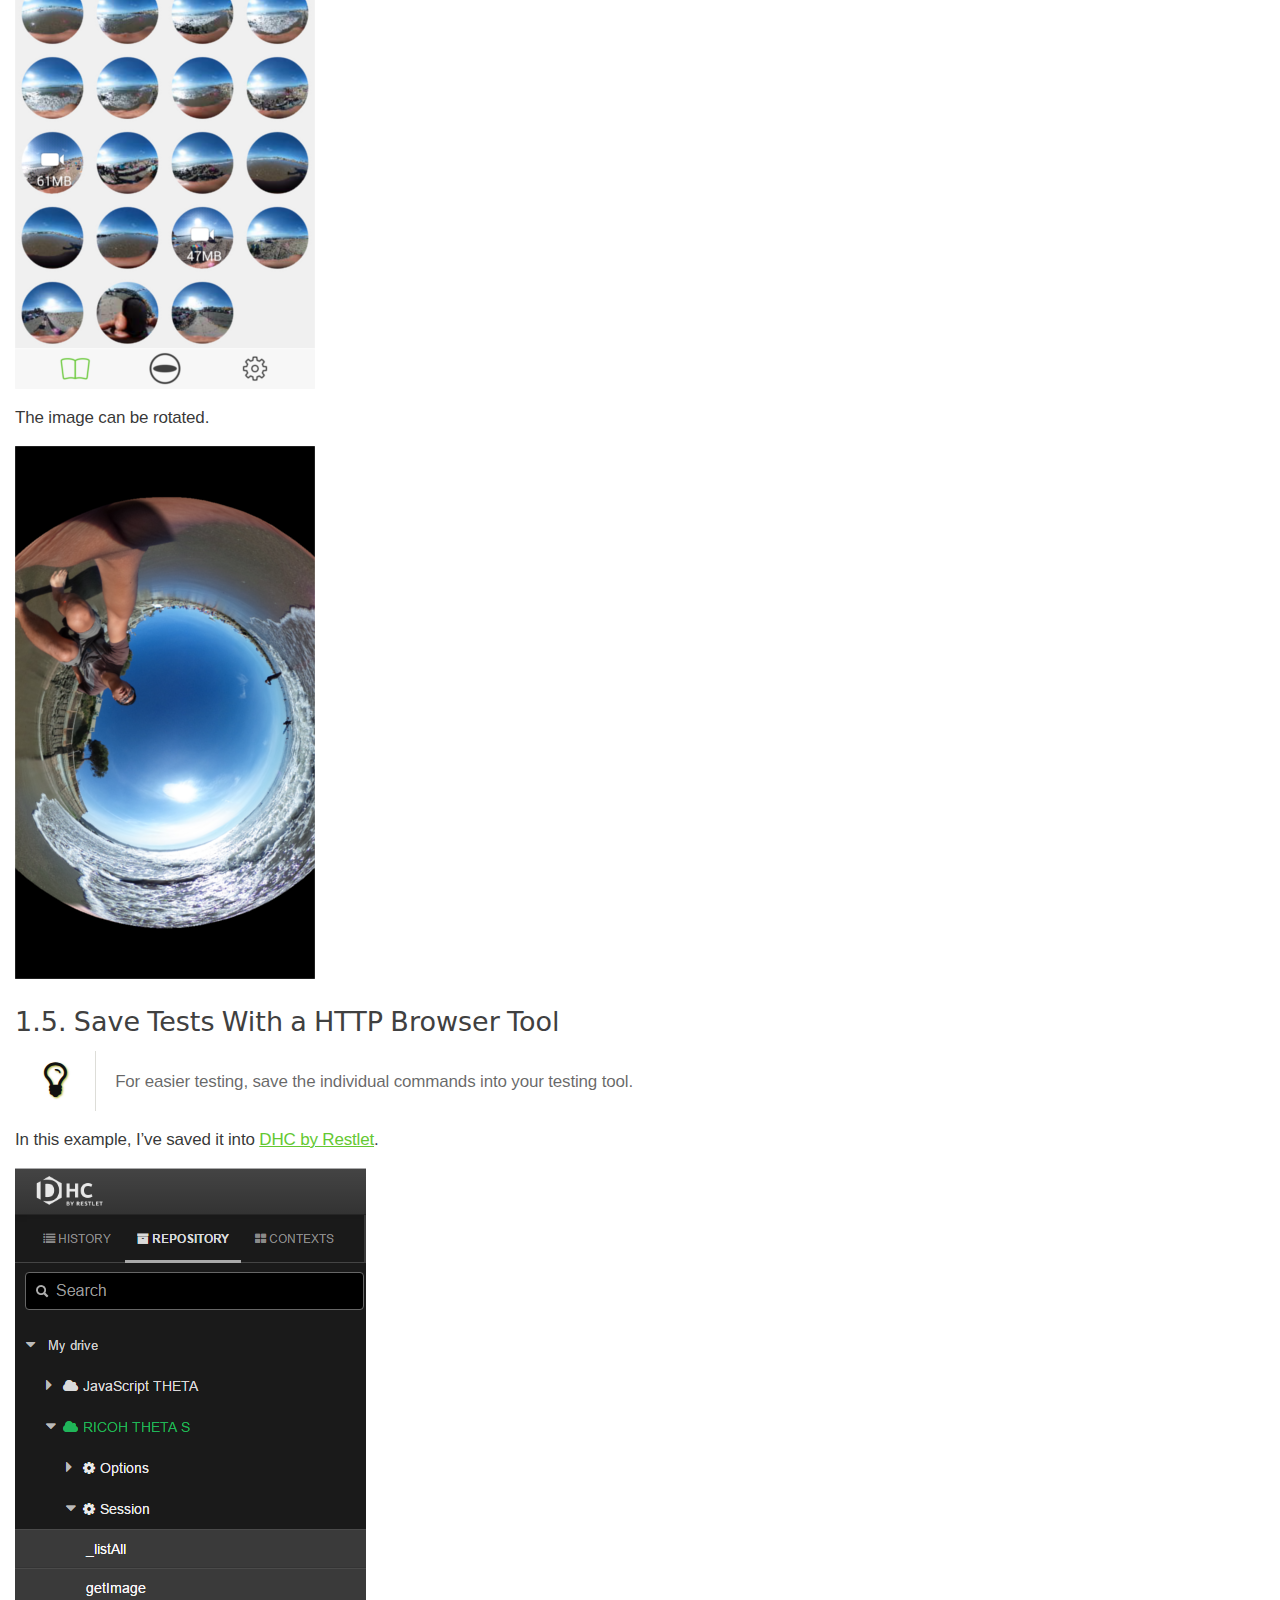
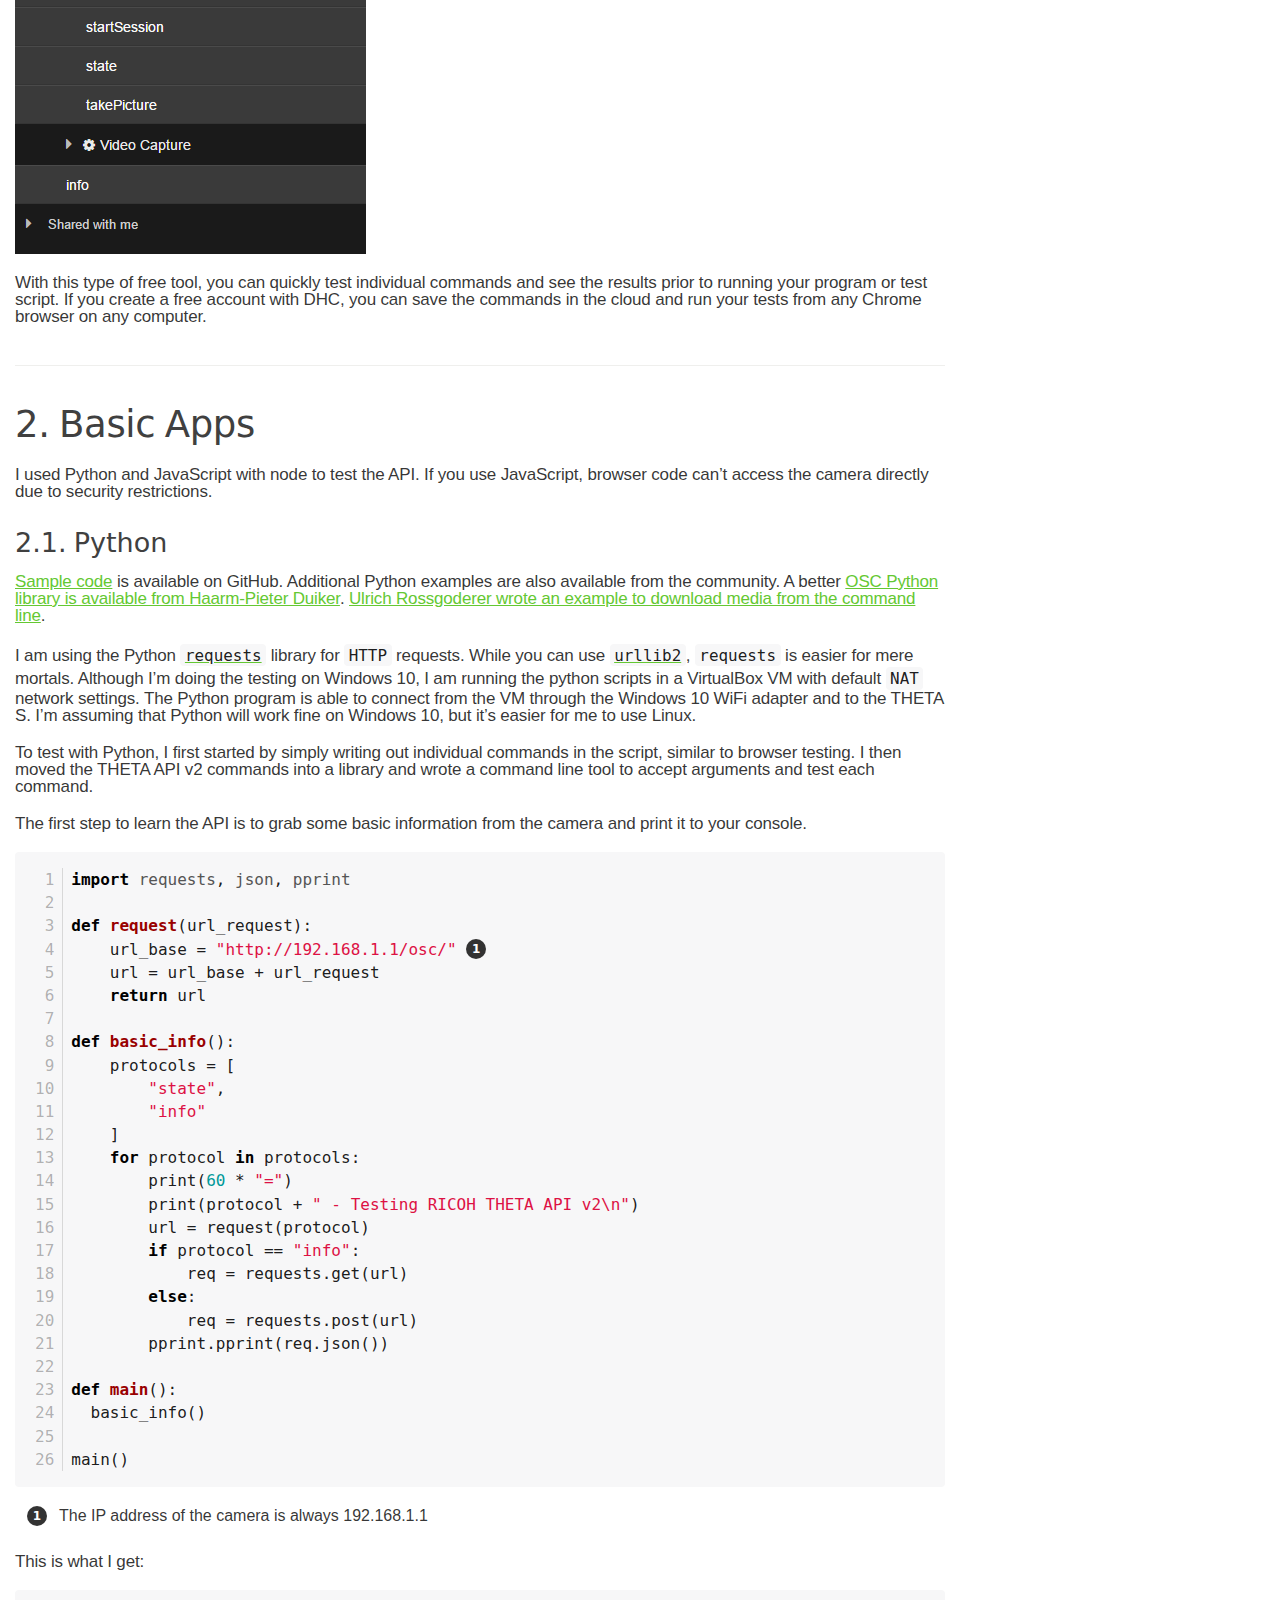
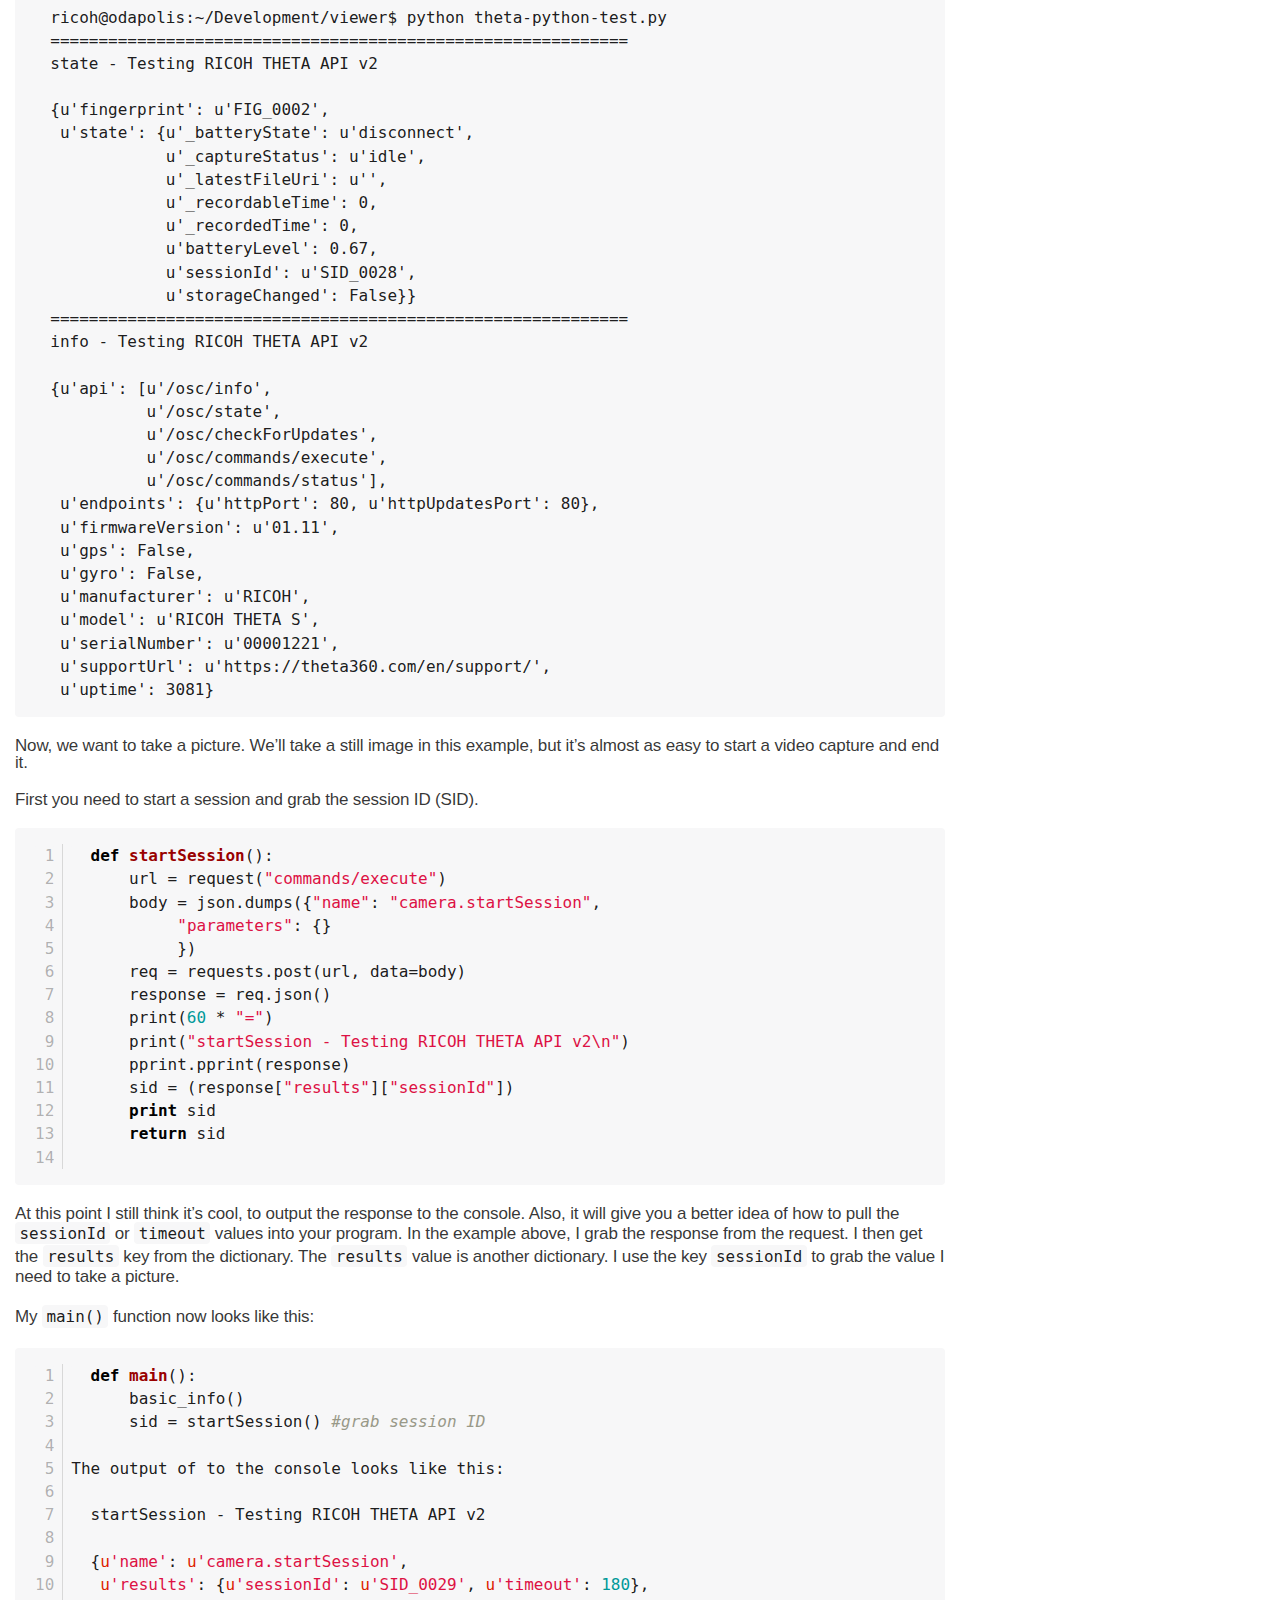
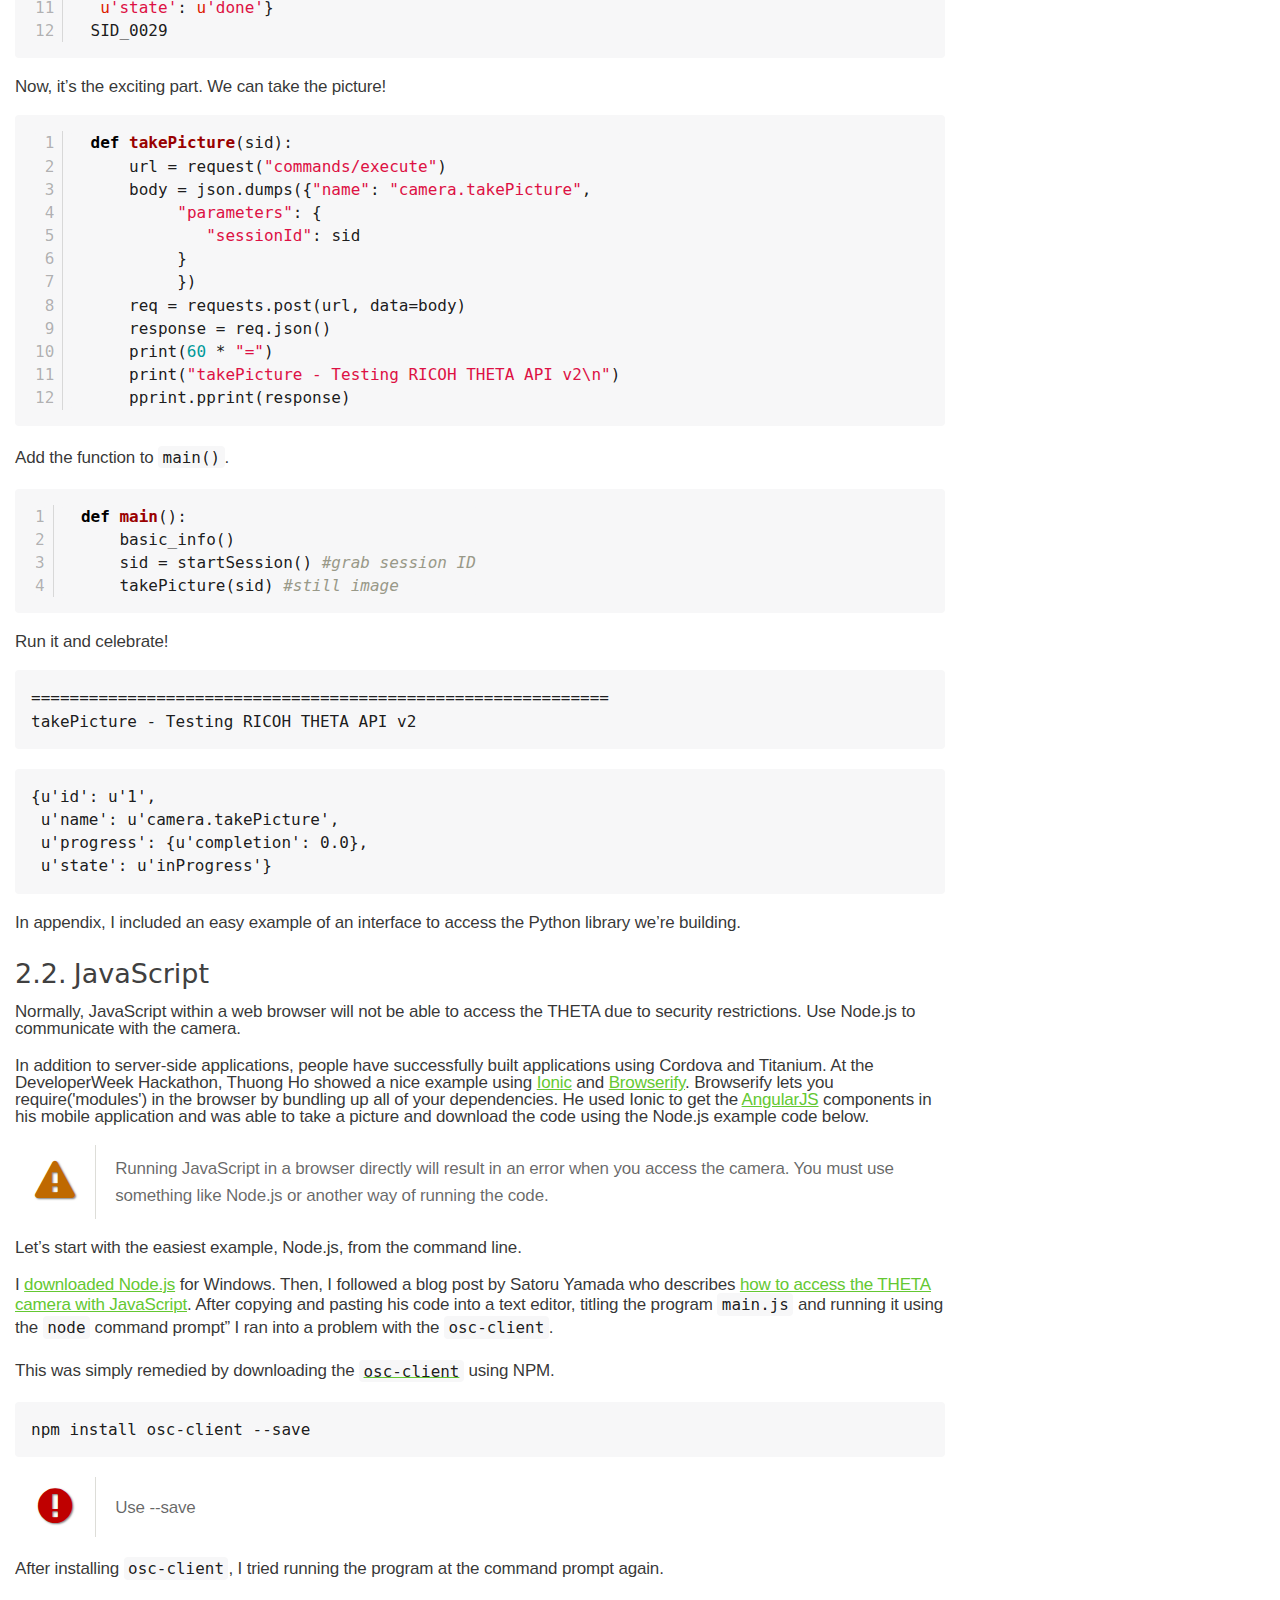
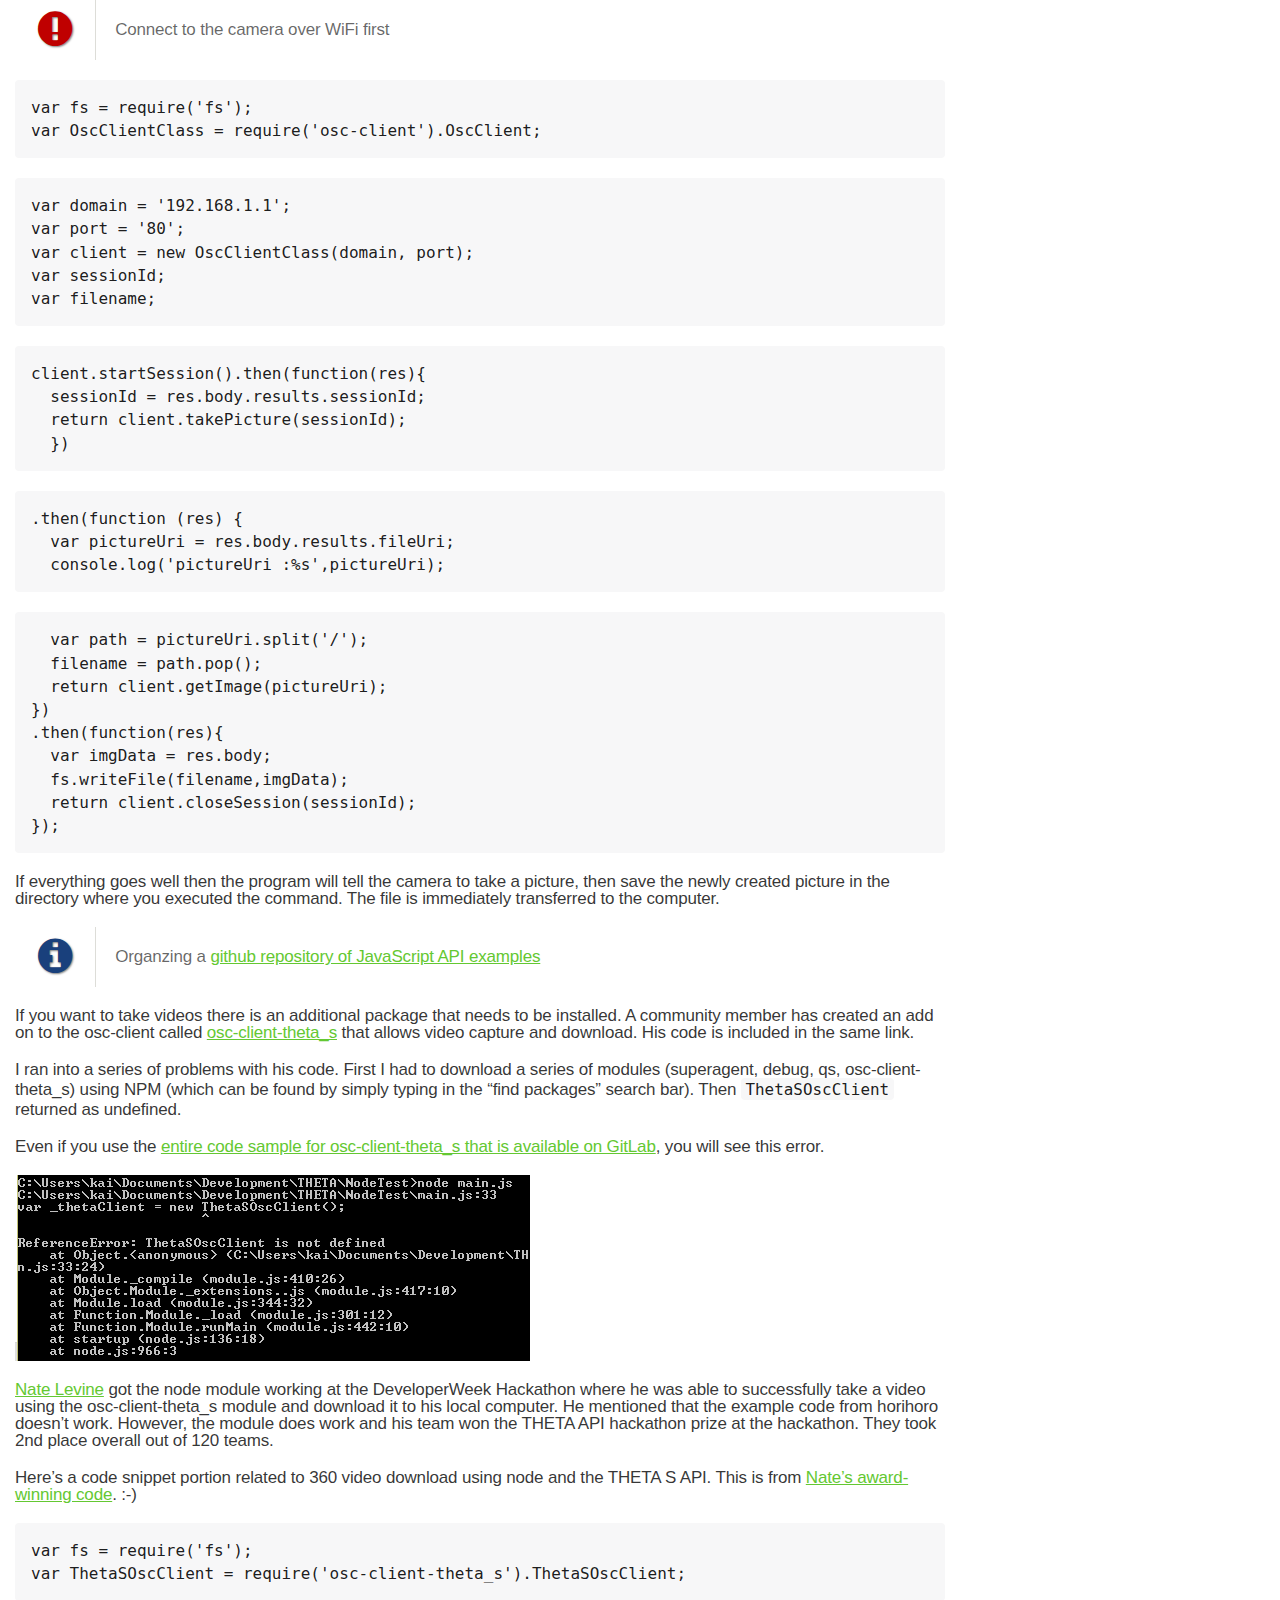
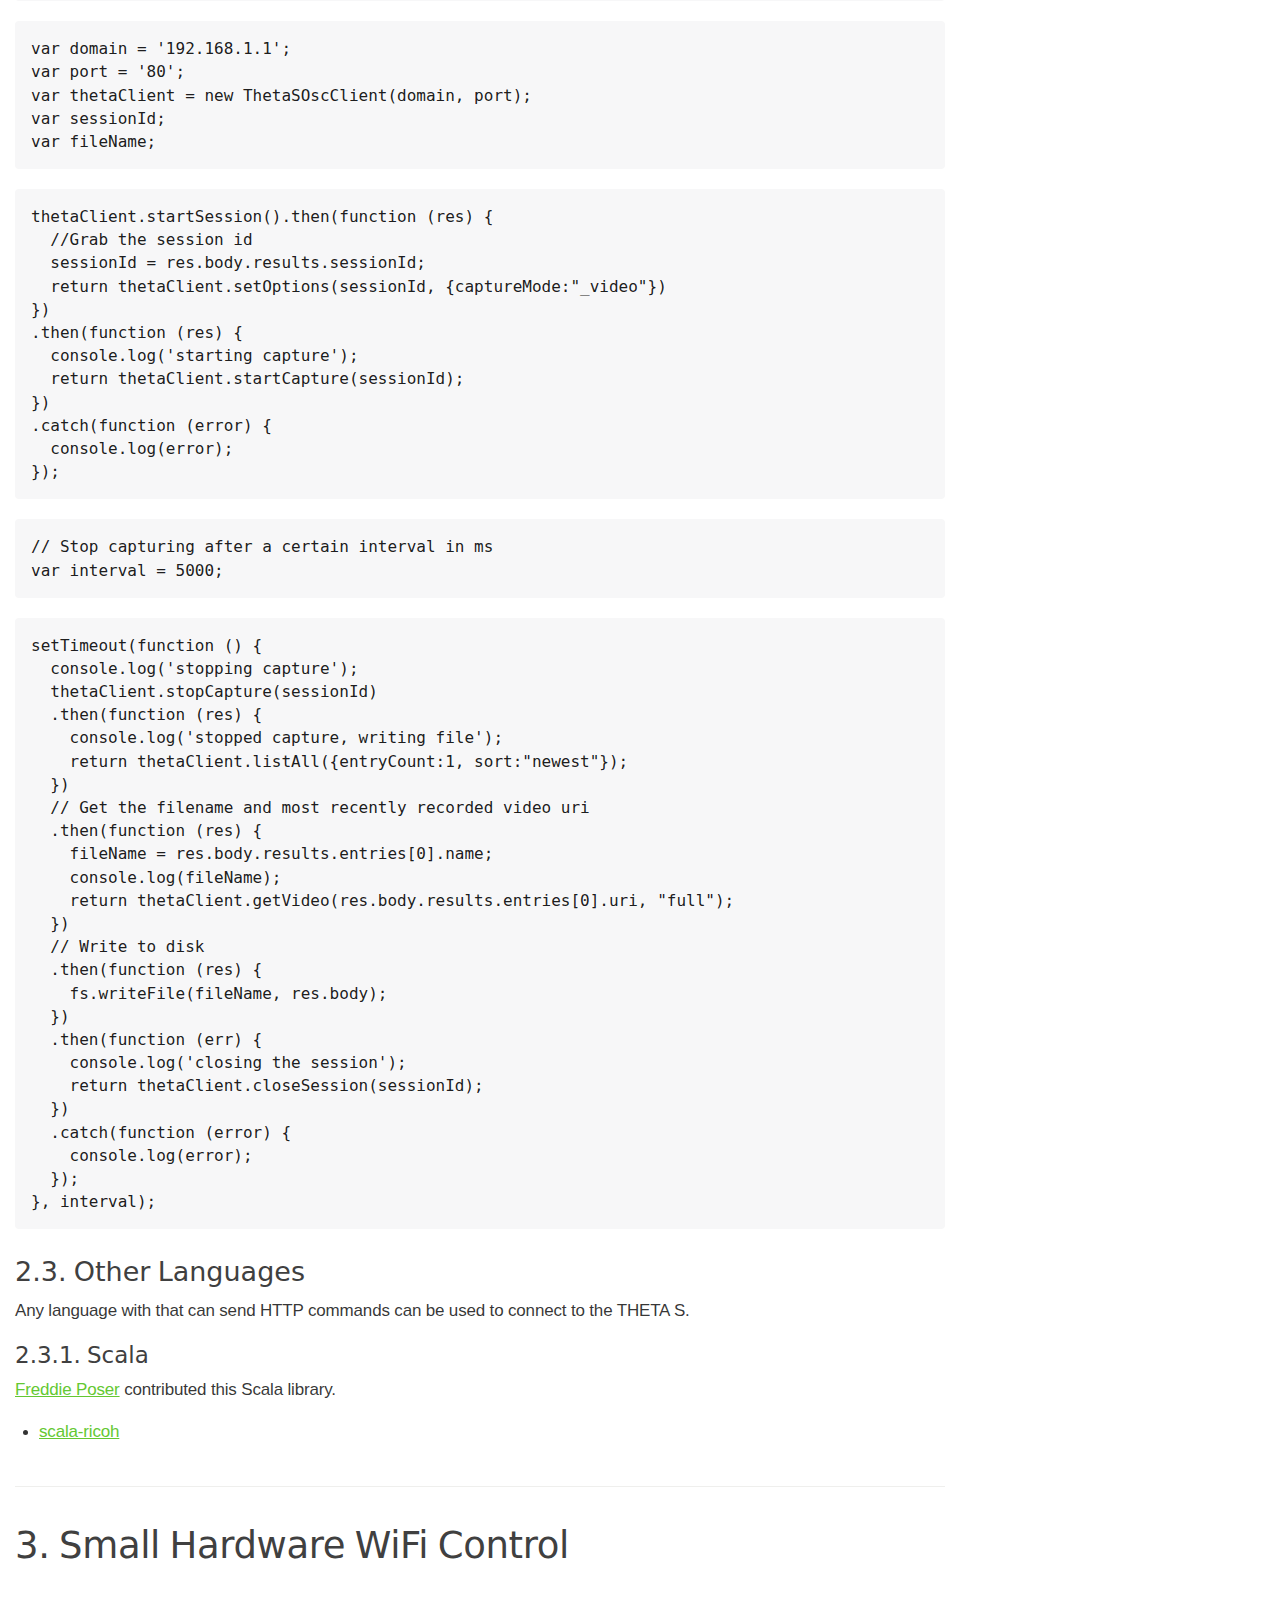
==== commit 3554ef2f: "edited image size" ====
--- a/ricoh_theta_s.html
+++ b/ricoh_theta_s.html
@@ -848,6 +848,7 @@
 <li><a href="#_usb_cable_control">4. USB Cable Control</a></li>
 <li><a href="#_tips">5. Tips</a></li>
 <li><a href="#_resources">6. Resources</a></li>
+<li><a href="#_appendix">7. Appendix</a></li>
 </ul>
 </div>
 </div>
@@ -1142,7 +1143,7 @@
 </div>
 </div>
 <div class="paragraph">
-<p>You can also check out the
+<p>If you want to see the image with navigation, open the
 image with your phone using the THETA S app.</p>
 </div>
 <div class="paragraph">
@@ -1189,7 +1190,7 @@
 </div>
 </div>
 <div class="sect2">
-<h3 id="_test_workflow_with_a_http_browser_tool">1.5. Test Workflow With a HTTP Browser Tool</h3>
+<h3 id="_save_tests_with_a_http_browser_tool">1.5. Save Tests With a HTTP Browser Tool</h3>
 <div class="admonitionblock tip">
 <table>
 <tr>
@@ -1223,6 +1224,11 @@
 <div class="sect1">
 <h2 id="_basic_apps">2. Basic Apps</h2>
 <div class="sectionbody">
+<div class="paragraph">
+<p>I used Python and JavaScript with node to test the API.
+If you use JavaScript, browser code can&#8217;t access the camera directly
+due to security restrictions.</p>
+</div>
 <div class="sect2">
 <h3 id="_python">2.1. Python</h3>
 <div class="paragraph">
@@ -1513,11 +1519,1741 @@
 </div>
 </div>
 <div class="paragraph">
-<p>In the next few sections, I&#8217;ll show how easy it is to build
-an interface to access the Python library we&#8217;re building.</p>
+<p>In appendix, I included an easy example of an interface
+to access the Python library we&#8217;re building.</p>
+</div>
+</div>
+<div class="sect2">
+<h3 id="_javascript">2.2. JavaScript</h3>
+<div class="paragraph">
+<p>Normally, JavaScript within a web browser will not be able to access the
+THETA due to security restrictions. Use Node.js to communicate
+with the camera.</p>
+</div>
+<div class="paragraph">
+<p>In addition to server-side applications,
+people have successfully built applications using Cordova and
+Titanium. At the DeveloperWeek Hackathon, Thuong Ho showed a nice
+example using
+<a href="http://ionicframework.com/">Ionic</a>
+and
+<a href="http://browserify.org/">Browserify</a>.
+Browserify lets you require('modules') in the browser by bundling
+up all of your dependencies. He used Ionic to get the
+<a href="https://angularjs.org/">AngularJS</a> components in his mobile application and
+was able to take a picture and download the code using the Node.js example code
+below.</p>
+</div>
+<div class="admonitionblock warning">
+<table>
+<tr>
+<td class="icon">
+<i class="fa icon-warning" title="Warning"></i>
+</td>
+<td class="content">
+Running JavaScript in a browser directly will result in an error
+when you access the camera. You must use something like Node.js or
+another way of running the code.
+</td>
+</tr>
+</table>
+</div>
+<div class="paragraph">
+<p>Let&#8217;s start with the easiest example, Node.js, from the command line.</p>
+</div>
+<div class="paragraph">
+<p>I <a href="https://nodejs.org/en/">downloaded Node.js</a> for Windows.
+Then, I followed a
+blog post by Satoru Yamada who describes
+<a href="http://theta360developers.github.io/blog/javascript/2015/12/17/theta-s-nodejs.html">how to
+access the THETA camera with JavaScript</a>.
+After copying and pasting his code into a text editor,
+titling the program <code>main.js</code> and running it using the
+<code>node</code> command prompt” I ran into a problem with the <code>osc-client</code>.</p>
+</div>
+<div class="paragraph">
+<p>This was simply remedied by downloading the
+<a href="https://www.npmjs.com/package/osc-client"><code>osc-client</code></a> using NPM.</p>
+</div>
+<div class="literalblock">
+<div class="content">
+<pre>npm install osc-client --save</pre>
+</div>
+</div>
+<div class="admonitionblock important">
+<table>
+<tr>
+<td class="icon">
+<i class="fa icon-important" title="Important"></i>
+</td>
+<td class="content">
+Use --save
+</td>
+</tr>
+</table>
+</div>
+<div class="paragraph">
+<p>After installing <code>osc-client</code>, I tried running the program at
+the command prompt again.</p>
+</div>
+<div class="admonitionblock important">
+<table>
+<tr>
+<td class="icon">
+<i class="fa icon-important" title="Important"></i>
+</td>
+<td class="content">
+Connect to the camera over WiFi first
+</td>
+</tr>
+</table>
+</div>
+<div class="literalblock">
+<div class="content">
+<pre>var fs = require('fs');
+var OscClientClass = require('osc-client').OscClient;</pre>
+</div>
+</div>
+<div class="literalblock">
+<div class="content">
+<pre>var domain = '192.168.1.1';
+var port = '80';
+var client = new OscClientClass(domain, port);
+var sessionId;
+var filename;</pre>
+</div>
+</div>
+<div class="literalblock">
+<div class="content">
+<pre>client.startSession().then(function(res){
+  sessionId = res.body.results.sessionId;
+  return client.takePicture(sessionId);
+  })</pre>
+</div>
+</div>
+<div class="literalblock">
+<div class="content">
+<pre>.then(function (res) {
+  var pictureUri = res.body.results.fileUri;
+  console.log('pictureUri :%s',pictureUri);</pre>
+</div>
+</div>
+<div class="literalblock">
+<div class="content">
+<pre>  var path = pictureUri.split('/');
+  filename = path.pop();
+  return client.getImage(pictureUri);
+})
+.then(function(res){
+  var imgData = res.body;
+  fs.writeFile(filename,imgData);
+  return client.closeSession(sessionId);
+});</pre>
+</div>
+</div>
+<div class="paragraph">
+<p>If everything goes well then the program will tell the camera to
+take a picture, then save the newly created picture in the directory where
+you executed the command. The file is immediately transferred to the computer.</p>
+</div>
+<div class="admonitionblock note">
+<table>
+<tr>
+<td class="icon">
+<i class="fa icon-note" title="Note"></i>
+</td>
+<td class="content">
+Organzing a <a href="https://github.com/theta360developers/javascript-api-samples">github repository of JavaScript API examples</a>
+</td>
+</tr>
+</table>
+</div>
+<div class="paragraph">
+<p>If you want to take videos there is an additional package that needs to be
+installed. A community member has created an add on to the osc-client
+called <a href="https://www.npmjs.com/package/osc-client-theta_s">osc-client-theta_s</a>
+that allows video capture and download. His code is included in the same link.</p>
+</div>
+<div class="paragraph">
+<p>I ran into a series of problems with his code. First I had to download a
+series of modules (superagent, debug, qs, osc-client-theta_s)
+using NPM (which can be found by simply typing in the “find packages”
+  search bar). Then <code>ThetaSOscClient</code> returned as undefined.</p>
+</div>
+<div class="paragraph">
+<p>Even if you use the
+<a href="https://gitlab.com/horihiro/osc-client-theta_s/tree/master">entire code sample for osc-client-theta_s that is available on GitLab</a>,
+you will see this error.</p>
+</div>
+<div class="imageblock">
+<div class="content">
+<img src="img/javascript/osc-client-theta-s.png" alt="osc client theta s">
+</div>
+</div>
+<div class="paragraph">
+<p><a href="https://github.com/natelevine">Nate Levine</a> got the node
+module working at the DeveloperWeek Hackathon where he was
+able to successfully take a video using the osc-client-theta_s module and
+download it to his local computer. He mentioned that the example code
+from horihoro doesn&#8217;t work. However, the module does work and his team
+won the THETA API hackathon prize at the hackathon. They took 2nd place
+overall out of 120 teams.</p>
+</div>
+<div class="paragraph">
+<p>Here&#8217;s a code snippet portion related to 360 video download using
+node and the THETA S API. This is from
+<a href="https://github.com/natelevine/Gauger">Nate&#8217;s award-winning code</a>. :-)</p>
+</div>
+<div class="literalblock">
+<div class="content">
+<pre>var fs = require('fs');
+var ThetaSOscClient = require('osc-client-theta_s').ThetaSOscClient;</pre>
+</div>
+</div>
+<div class="literalblock">
+<div class="content">
+<pre>var domain = '192.168.1.1';
+var port = '80';
+var thetaClient = new ThetaSOscClient(domain, port);
+var sessionId;
+var fileName;</pre>
+</div>
+</div>
+<div class="literalblock">
+<div class="content">
+<pre>thetaClient.startSession().then(function (res) {
+  //Grab the session id
+  sessionId = res.body.results.sessionId;
+  return thetaClient.setOptions(sessionId, {captureMode:"_video"})
+})
+.then(function (res) {
+  console.log('starting capture');
+  return thetaClient.startCapture(sessionId);
+})
+.catch(function (error) {
+  console.log(error);
+});</pre>
+</div>
+</div>
+<div class="literalblock">
+<div class="content">
+<pre>// Stop capturing after a certain interval in ms
+var interval = 5000;</pre>
+</div>
+</div>
+<div class="literalblock">
+<div class="content">
+<pre>setTimeout(function () {
+  console.log('stopping capture');
+  thetaClient.stopCapture(sessionId)
+  .then(function (res) {
+    console.log('stopped capture, writing file');
+    return thetaClient.listAll({entryCount:1, sort:"newest"});
+  })
+  // Get the filename and most recently recorded video uri
+  .then(function (res) {
+    fileName = res.body.results.entries[0].name;
+    console.log(fileName);
+    return thetaClient.getVideo(res.body.results.entries[0].uri, "full");
+  })
+  // Write to disk
+  .then(function (res) {
+    fs.writeFile(fileName, res.body);
+  })
+  .then(function (err) {
+    console.log('closing the session');
+    return thetaClient.closeSession(sessionId);
+  })
+  .catch(function (error) {
+    console.log(error);
+  });
+}, interval);</pre>
+</div>
+</div>
+</div>
+<div class="sect2">
+<h3 id="_other_languages">2.3. Other Languages</h3>
+<div class="paragraph">
+<p>Any language with that can send HTTP commands can be used to connect
+to the THETA S.</p>
 </div>
 <div class="sect3">
-<h4 id="_python_desktop">2.1.1. Python Desktop</h4>
+<h4 id="_scala">2.3.1. Scala</h4>
+<div class="paragraph">
+<p><a href="https://github.com/vogon101">Freddie Poser</a> contributed this Scala library.</p>
+</div>
+<div class="ulist">
+<ul>
+<li>
+<p><a href="https://github.com/vogon101/scala-ricoh">scala-ricoh</a></p>
+</li>
+</ul>
+</div>
+</div>
+</div>
+</div>
+</div>
+<div class="sect1">
+<h2 id="_small_hardware_wifi_control">3. Small Hardware WiFi Control</h2>
+<div class="sectionbody">
+<div class="sect2">
+<h3 id="_raspberry_pi">3.1. Raspberry Pi</h3>
+<div class="paragraph">
+<p>The Raspberry Pi works great with the RICOH THETA S API over WiFi and
+over USB.</p>
+</div>
+<div class="sect3">
+<h4 id="_using_an_ir_remote_to_control_the_theta_s">3.1.1. Using an IR Remote to Control the THETA S</h4>
+<div class="paragraph">
+<p>In this example, I have it working with the
+<a href="https://flirc.tv/">FLIRC</a> USB dongle to connect a simple IR remote
+to THETA S.</p>
+</div>
+<div class="imageblock">
+<div class="content">
+<img src="img/rpi/rpi.jpg" alt="rpi">
+</div>
+</div>
+<div class="paragraph">
+<p>This examples opens up a range of possibilities for triggering
+pictures and video with motion, light, and other sensors connected
+to the Raspberry Pi.</p>
+</div>
+<div class="paragraph">
+<p>Although the picture shows USB and an HDMI cable connected to the
+Raspberry Pi, you can remove the cables and connect the
+Raspberry Pi to a <a href="http://www.adafruit.com/products/1566">battery</a>. The
+one in the link powered an Pi for 15 hours.</p>
+</div>
+<div class="imageblock">
+<div class="content">
+<img src="img/rpi/flicr.jpg" alt="flicr">
+</div>
+</div>
+<div class="paragraph">
+<p>I have only tested the Pi with the remote control as a proof of concept
+to make sure it works. I tested taking a picture, starting a video, and
+stopping a video capture.  The modifications only took 15 minutes,
+most of this time was spent fiddling with my WiFi routes since it was
+the first time I connected the Pi to the THETA S.</p>
+</div>
+<div class="paragraph">
+<p>I have the same GUI displayed from my deskTHETA example.  However,
+you don&#8217;t need a monitor connected to run the program.  Right now,
+the GUI serves no purpose other than testing from the Pi to the THETA.</p>
+</div>
+<div class="imageblock">
+<div class="content">
+<img src="img/rpi/app.jpg" alt="app">
+</div>
+</div>
+</div>
+<div class="sect3">
+<h4 id="_screengrabs_over_usb_in_live_streaming_mode">3.1.2. Screengrabs Over USB in Live Streaming Mode</h4>
+<div class="paragraph">
+<p>The THETA S can be put into liveStreaming mode by holding down the
+bottom button and turning the power on while holding the button down.</p>
+</div>
+<div class="paragraph">
+<p>Once in liveStreaming mode, you can grab images directly from the
+USB cable.</p>
+</div>
+<div class="paragraph">
+<p>I used <code>fswebcam</code> to grab dual-fisheye shots and save it to the SD card
+of the Raspberry Pi.</p>
+</div>
+<div class="imageblock">
+<div class="content">
+<img src="img/rpi/screengrab.jpg" alt="screengrab">
+</div>
+</div>
+</div>
+</div>
+<div class="sect2">
+<h3 id="_other_hardware">3.2. Other Hardware</h3>
+<div class="paragraph">
+<p>Although you can run API commands over the USB cable, you can also use
+cheap boards that can handle a WiFi signal. The cheapest boards are
+based on the ESP8266, which sell for between $6 and $15. Most boards can
+be purchased for $10 and come with the microcontroller, WiFi components,
+and flash.</p>
+</div>
+<div class="sect3">
+<h4 id="_esp8266">3.2.1. ESP8266</h4>
+<div class="paragraph">
+<p>I&#8217;ve written a
+<a href="http://theta360developers.github.io/blog/applications/2016/02/22/remote-shutter.html">blog post</a>
+with information on using the ESP8266.</p>
+</div>
+<div class="paragraph">
+<p>Information:</p>
+</div>
+<div class="ulist">
+<ul>
+<li>
+<p><a href="http://theta360developers.github.io/blog/applications/2016/02/22/remote-shutter.html">Blog Post</a></p>
+</li>
+<li>
+<p><a href="https://github.com/katsuya-san/ESP8266-THETA-S-FullRemoteControler">Katsuya-san&#8217;s GitHub repo of ESP8266 code</a></p>
+</li>
+<li>
+<p><a href="https://www.sparkfun.com/products/13231">SparkFun ESP8266 Thing</a> One of the more expensive boards</p>
+</li>
+<li>
+<p><a href="http://www.esp8266.com/">ESP8266 Community Forum</a></p>
+</li>
+</ul>
+</div>
+</div>
+</div>
+</div>
+</div>
+<div class="sect1">
+<h2 id="_usb_cable_control">4. USB Cable Control</h2>
+<div class="sectionbody">
+<div class="imageblock thumb">
+<div class="content">
+<img src="img/usb/camera-usb-ready.png" alt="camera usb ready">
+</div>
+<div class="title">Figure 1. Ready for USB Control - Power on and unmounted</div>
+</div>
+<div class="paragraph">
+<p>Developers can access the RICOH
+<a href="https://developers.theta360.com/en/docs/v2/usb_reference/">THETA API over USB</a>.</p>
+</div>
+<div class="sect2">
+<h3 id="_advantages_of_api_over_usb">4.1. Advantages of API Over USB</h3>
+<div class="ulist">
+<ul>
+<li>
+<p>The THETA can be left powered on indefinitely for applications such as surveillance,
+map creation or time-lapse photography</p>
+</li>
+<li>
+<p>The files download much faster from the camera to the computer</p>
+</li>
+<li>
+<p>There are no issues with WiFi signal strength or WiFi setup</p>
+</li>
+</ul>
+</div>
+</div>
+<div class="sect2">
+<h3 id="_disadvantages_of_api_over_usb">4.2. Disadvantages of API Over USB</h3>
+<div class="ulist">
+<ul>
+<li>
+<p>The PTP API (the USB one) is not as complete as the THETA API v2 (the WiFi one)</p>
+</li>
+<li>
+<p>There are less people using the USB API</p>
+</li>
+<li>
+<p>It&#8217;s harder to work with as you need to send it hex codes, not human-readable commands</p>
+</li>
+<li>
+<p>We may find issues with the libraries for PTP access</p>
+</li>
+</ul>
+</div>
+<div class="paragraph">
+<p>If you choose to develop your application with the v2 USB API, you are a pioneer.
+Please contribute your experiences with the community.</p>
+</div>
+</div>
+<div class="sect2">
+<h3 id="_controlling_the_theta_from_raspberry_pi_or_linux_with_usb">4.3. Controlling the THETA from Raspberry Pi or Linux With USB</h3>
+<div class="paragraph">
+<p>The community initially started connecting to the THETA from Windows with
+<a href="https://msdn.microsoft.com/en-us/library/windows/desktop/ff384848(v=vs.85).aspx">MTP Extensions</a>
+and
+Raspberry Pi devices using
+<a href="http://libptp.sourceforge.net/">libptp</a>. As I am more familiar with Linux,
+I ran my tests on Ubuntu 16.04. I also know that people are using the same programs on the
+Raspberry Pi with Raspian OS (similar to Ubuntu or Debian).</p>
+</div>
+<div class="paragraph">
+<p>As far as I know, the API works fine on Windows and the
+<a href="https://msdn.microsoft.com/en-us/library/windows/desktop/ff384842(v=vs.85).aspx">examples</a> on the
+Microsoft site work.</p>
+</div>
+<div class="admonitionblock note">
+<table>
+<tr>
+<td class="icon">
+<i class="fa icon-note" title="Note"></i>
+</td>
+<td class="content">
+In the above example for Windows, change the Op Code to 0x100e and the StorageID
+</td>
+</tr>
+</table>
+</div>
+<div class="paragraph">
+<p>This tutorial will focus on <code>libptp</code>, which I compiled from source.
+I&#8217;ll document the installation of <code>libptp</code> in a future update. <code>libptp</code>
+also installs <code>ptpcam</code>.</p>
+</div>
+<div class="sect3">
+<h4 id="_preparing_the_camera_for_usb_control">4.3.1. Preparing the Camera for USB Control</h4>
+<div class="ulist">
+<ul>
+<li>
+<p>Camera is on, there is a blue light</p>
+</li>
+<li>
+<p>Camera is connected with USB to Linux computer (camera is USB 2.0, but it&#8217;ll work on a USB 3.0 port)</p>
+</li>
+<li>
+<p>Camera is not mounted as filesystem on your computer</p>
+</li>
+</ul>
+</div>
+<div class="admonitionblock tip">
+<table>
+<tr>
+<td class="icon">
+<i class="fa icon-tip" title="Tip"></i>
+</td>
+<td class="content">
+With $3 for common nuts and a bolt, you can attach the THETA to any tripod or attach to another machine for industrial use. Use 1/4 inch, 20 TPI parts
+</td>
+</tr>
+</table>
+</div>
+<div class="imageblock thumb">
+<div class="content">
+<img src="img/usb/usb-tripod.jpg" alt="usb tripod">
+</div>
+<div class="title">Figure 2. 1/4 inch, 20 TPI bolt adapter</div>
+</div>
+<div class="paragraph">
+<p>Here&#8217;s more information on building a
+<a href="http://lists.theta360.guide/t/3-tripod-modification-for-theta-live-streaming-usb-cable/64?u=codetricity">camera attachment adapter</a> that works with the USB cable plugged in.</p>
+</div>
+</div>
+<div class="sect3">
+<h4 id="_verify_computer_finds_camera_as_usb_device">4.3.2. Verify Computer finds Camera as USB Device</h4>
+<div class="literalblock">
+<div class="content">
+<pre>$ lsusb
+Bus 003 Device 009: ID 05ca:0366 Ricoh Co., Ltd</pre>
+</div>
+</div>
+</div>
+<div class="sect3">
+<h4 id="_verify_ptpcam_can_connect_to_camera">4.3.3. Verify ptpcam Can Connect to Camera</h4>
+<div class="paragraph">
+<p>First verify that ptpcam can connect to the camera.</p>
+</div>
+<div class="paragraph">
+<p>$ ptpcam -i</p>
+</div>
+<div class="literalblock">
+<div class="content">
+<pre>Camera information
+==================
+Model: RICOH THETA S
+  manufacturer: Ricoh Company, Ltd.
+  serial number: '00010093'
+  device version: 01.42
+  extension ID: 0x00000006
+  extension description: (null)
+  extension version: 0x006e</pre>
+</div>
+</div>
+<div class="paragraph">
+<p>Next, we&#8217;ll list all the operations that libptp can access on the camera over usb.</p>
+</div>
+<div class="literalblock">
+<div class="content">
+<pre>$ ptpcam -o</pre>
+</div>
+</div>
+<div class="literalblock">
+<div class="content">
+<pre>Listing supported operations...
+Camera: RICOH THETA S
+  0x1001: GetDeviceInfo
+  0x1002: OpenSession
+  0x1003: CloseSession
+  0x1004: GetStorageIDs
+  0x1005: GetStorageInfo
+  0x1006: GetNumObjects
+  0x1007: GetObjectHandles
+  0x1008: GetObjectInfo
+  0x1009: GetObject
+  0x100a: GetThumb
+  0x100b: DeleteObject
+  0x1014: GetDevicePropDesc
+  0x1015: GetDevicePropValue
+  0x101b: GetPartialObject
+  0x9001: UNKNOWN
+  0x9991: UNKNOWN
+  0x9999: UNKNOWN
+  0x999a: UNKNOWN
+  0x999b: UNKNOWN
+  0x999c: UNKNOWN
+  0x999d: UNKNOWN
+  0x100e: InitiateCapture
+  0x1016: SetDevicePropValue
+  0x101c: InitiateOpenCapture
+  0x1018: TerminateOpenCapture
+  0x99a2: UNKNOWN</pre>
+</div>
+</div>
+<div class="paragraph">
+<p>It&#8217;s looking very promising. Next, we&#8217;ll list the properties that can accessed.</p>
+</div>
+</div>
+</div>
+<div class="sect2">
+<h3 id="_access_camera_properties_over_usb">4.4. Access Camera Properties Over USB</h3>
+<div class="literalblock">
+<div class="content">
+<pre>$ ptpcam -p</pre>
+</div>
+</div>
+<div class="literalblock">
+<div class="content">
+<pre>Listing properties...
+Camera: RICOH THETA S
+  0x5001: Battery Level
+  0x5002: Functional Mode
+  0x5003: Image Size
+  0x5011: Date Time
+  0x5012: Pre-Capture Delay
+  0xd407: UNKNOWN
+  0x5005: White Balance
+  0x500e: Exposure Program Mode
+  0x500f: Exposure Index (film speed ISO)
+  0x5010: Exposure Bias Compensation
+  0x5013: Still Capture Mode
+  0x501a: Timelapse Number
+  0x501b: Timelapse Interval
+  0x502c: UNKNOWN
+  ....</pre>
+</div>
+</div>
+<div class="paragraph">
+<p>Let&#8217;s check if I have a good battery charge.</p>
+</div>
+<div class="literalblock">
+<div class="content">
+<pre>$ ptpcam --show-property=0x5001</pre>
+</div>
+</div>
+<div class="literalblock">
+<div class="content">
+<pre>Camera: RICOH THETA S
+'Battery Level' is set to: 100</pre>
+</div>
+</div>
+<div class="paragraph">
+<p>It&#8217;s plugged into USB, so it makes sense that my battery is at 100%.</p>
+</div>
+<div class="paragraph">
+<p>Next, I&#8217;ll check the image size:</p>
+</div>
+<div class="literalblock">
+<div class="content">
+<pre>$ ptpcam --show-property=0x5003</pre>
+</div>
+</div>
+<div class="literalblock">
+<div class="content">
+<pre>Camera: RICOH THETA S
+'Image Size' is set to: "5376x2688"</pre>
+</div>
+</div>
+<div class="paragraph">
+<p>I&#8217;ll check the time:</p>
+</div>
+<div class="literalblock">
+<div class="content">
+<pre>$ ptpcam --show-property=0x5011</pre>
+</div>
+</div>
+<div class="literalblock">
+<div class="content">
+<pre>Camera: RICOH THETA S
+'Date Time' is set to: "20160701T142845-0700"</pre>
+</div>
+</div>
+<div class="paragraph">
+<p>Check Capture Mode</p>
+</div>
+<div class="literalblock">
+<div class="content">
+<pre>$ ptpcam --show-property=0x5013</pre>
+</div>
+</div>
+<div class="literalblock">
+<div class="content">
+<pre>Camera: RICOH THETA S
+'Still Capture Mode' is set to: [Normal]</pre>
+</div>
+</div>
+<div class="paragraph">
+<p>Set Capture Mode to Video</p>
+</div>
+<div class="paragraph">
+<p>Using the RICOH v2 USB documentation, you can find that video shooting corresponds to 0x8002.</p>
+</div>
+<div class="literalblock">
+<div class="content">
+<pre>$ ptpcam --set-property=0x5013 --val=0x8002</pre>
+</div>
+</div>
+<div class="literalblock">
+<div class="content">
+<pre>Camera: RICOH THETA S
+'Still Capture Mode' is set to: [Normal]
+Changing property value to 0x8002 [(null)] succeeded.</pre>
+</div>
+</div>
+<div class="paragraph">
+<p>Verify that the change was saved:</p>
+</div>
+<div class="literalblock">
+<div class="content">
+<pre>$ ptpcam --show-property=0x5013</pre>
+</div>
+</div>
+<div class="literalblock">
+<div class="content">
+<pre>Camera: RICOH THETA S
+'Still Capture Mode' is set to: 0x8002 (-32766)</pre>
+</div>
+</div>
+<div class="paragraph">
+<p>The blue light on the THETA now shows a video icon.</p>
+</div>
+<div class="imageblock thumb">
+<div class="content">
+<img src="img/usb/video-light.png" alt="video light">
+</div>
+<div class="title">Figure 3. Using USB to set mode</div>
+</div>
+<div class="paragraph">
+<p>At this stage, I boiled a pot of tea and left the camera on. When I came back, it had turned off.</p>
+</div>
+<div class="paragraph">
+<p>I verified that the battery was still at 100%.</p>
+</div>
+<div class="literalblock">
+<div class="content">
+<pre>$ ptpcam --show-property=0x5013</pre>
+</div>
+</div>
+<div class="literalblock">
+<div class="content">
+<pre>Camera: RICOH THETA S
+'Still Capture Mode' is set to: 0x8002 (-32766)
+craig@linux-silver:~$ ptpcam --show-property=0x5001</pre>
+</div>
+</div>
+<div class="literalblock">
+<div class="content">
+<pre>Camera: RICOH THETA S
+'Battery Level' is set to: 100</pre>
+</div>
+</div>
+<div class="paragraph">
+<p>I then looked at the sleepDelay</p>
+</div>
+<div class="literalblock">
+<div class="content">
+<pre>$ ptpcam --show-property=0xd803</pre>
+</div>
+</div>
+<div class="literalblock">
+<div class="content">
+<pre>Camera: RICOH THETA S
+'UNKNOWN' is set to: 600</pre>
+</div>
+</div>
+<div class="paragraph">
+<p>The sleepDelay is set to 600 seconds, or 10 minutes. I&#8217;m going to disable it.</p>
+</div>
+<div class="literalblock">
+<div class="content">
+<pre>$ ptpcam --set-property=0xd803 --val=0</pre>
+</div>
+</div>
+<div class="literalblock">
+<div class="content">
+<pre>Camera: RICOH THETA S
+'UNKNOWN' is set to: 600
+Changing property value to 0 [(null)] succeeded.</pre>
+</div>
+</div>
+<div class="paragraph">
+<p>Now, hopefully, the THETA will stay on indefinitely, powered by the USB and I&#8217;ll be able to use it in an industrial application such as security surveillance.</p>
+</div>
+<div class="paragraph">
+<p>List the files on your THETA.</p>
+</div>
+<div class="literalblock">
+<div class="content">
+<pre>$ ptpcam -L</pre>
+</div>
+</div>
+<div class="literalblock">
+<div class="content">
+<pre>Listing files...
+Camera: RICOH THETA S
+Handler:           Size:     Captured:          name:
+0x0064026e:      4000851    2016-06-03 21:11    R0010622.JPG
+0x0064026f:      3953884    2016-06-09 22:52    R0010623.JPG
+0x00640270:      3923907    2016-06-10 00:22    R0010624.JPG</pre>
+</div>
+</div>
+<div class="paragraph">
+<p>Download the first file from the camera to your local computer.</p>
+</div>
+<div class="literalblock">
+<div class="content">
+<pre>$ ptpcam --get-file=0x0064026e
+Camera: RICOH THETA S
+Saving file: "R0010622.JPG" is done.</pre>
+</div>
+</div>
+<div class="paragraph">
+<p>Boom! It&#8217;s super fast.</p>
+</div>
+<div class="paragraph">
+<p>You can look at the image in your Linux file browser just to verify that
+the image was downloaded. In this picture, I have the THETA
+lying on it&#8217;s side on my desk.</p>
+</div>
+<div class="imageblock thumb">
+<div class="content">
+<img src="img/usb/image-sample.png" alt="image sample">
+</div>
+<div class="title">Figure 4. Sample Image Downloaded with USB API</div>
+</div>
+<div class="paragraph">
+<p>It&#8217;s not a very nice picture, so I&#8217;ll delete it.</p>
+</div>
+<div class="literalblock">
+<div class="content">
+<pre>$ ptpcam --delete-object=0x0064026e</pre>
+</div>
+</div>
+<div class="literalblock">
+<div class="content">
+<pre>Object 0x0064026e (R0010622.JPG) deleted.</pre>
+</div>
+</div>
+<div class="paragraph">
+<p>I&#8217;m going to take another shot with my
+<a href="http://lists.theta360.guide/t/3-tripod-modification-for-theta-live-streaming-usb-cable/64?u=codetricity">camera in a tripod</a>.
+First, I&#8217;ll set the
+mode to still image as I set it to video earlier.</p>
+</div>
+<div class="literalblock">
+<div class="content">
+<pre>$ ptpcam --set-property=0x5013 --val=0x0001</pre>
+</div>
+</div>
+<div class="literalblock">
+<div class="content">
+<pre>Camera: RICOH THETA S
+'Still Capture Mode' is set to: 0x8002 (-32766)
+Changing property value to 0x0001 [(null)] succeeded.</pre>
+</div>
+</div>
+<div class="paragraph">
+<p>Then, I take the image.</p>
+</div>
+<div class="literalblock">
+<div class="content">
+<pre>$ ptpcam -c</pre>
+</div>
+</div>
+<div class="literalblock">
+<div class="content">
+<pre>Initiating captue...</pre>
+</div>
+</div>
+<div class="paragraph">
+<p>List the files on the camera:</p>
+</div>
+<div class="literalblock">
+<div class="content">
+<pre>$ ptpcam -L</pre>
+</div>
+</div>
+<div class="literalblock">
+<div class="content">
+<pre>Listing files...
+Camera: RICOH THETA S
+Handler:           Size:     Captured:          name:
+....
+0x0064027e:      3930938    2016-07-01 23:22    R0010638.JPG</pre>
+</div>
+</div>
+<div class="paragraph">
+<p>Download the file to my local computer</p>
+</div>
+<div class="literalblock">
+<div class="content">
+<pre>$ ptpcam --get-file=0x0064027e
+Camera: RICOH THETA S
+Saving file: "R0010638.JPG" is done.</pre>
+</div>
+</div>
+<div class="paragraph">
+<p>Verify that the download worked.</p>
+</div>
+<div class="imageblock thumb">
+<div class="content">
+<img src="img/usb/sample.jpg" alt="sample">
+</div>
+<div class="title">Figure 5. Sample Image of My Rig Downloaded with USB API</div>
+</div>
+<div class="paragraph">
+<p>You can now see my boss Antec case for my overclocked system and the top of
+my overclocked and watercooled Linux test rig decorated with
+rainbow tape by my daughter.</p>
+</div>
+<div class="paragraph">
+<p>I then checked the battery to verify that the THETA can last indefinitely connected with USB:</p>
+</div>
+<div class="literalblock">
+<div class="content">
+<pre>$ ptpcam --show-property=0x5001</pre>
+</div>
+</div>
+<div class="literalblock">
+<div class="content">
+<pre>Camera: RICOH THETA S
+'Battery Level' is set to: 100</pre>
+</div>
+</div>
+<div class="paragraph">
+<p>Wait! The camera just turned off. I&#8217;m going to connect with the WiFi USB to set the offDelay.</p>
+</div>
+<div class="admonitionblock tip">
+<table>
+<tr>
+<td class="icon">
+<i class="fa icon-tip" title="Tip"></i>
+</td>
+<td class="content">
+I have two network interfaces in my computer, I can access the THETA over WiFi while I am connected to the Internet.
+</td>
+</tr>
+</table>
+</div>
+<div class="admonitionblock tip">
+<table>
+<tr>
+<td class="icon">
+<i class="fa icon-tip" title="Tip"></i>
+</td>
+<td class="content">
+I use DHC to easily set the options. DHC is a tool to send, save, and organize HTTP requests. As I test the THETA frequently.
+</td>
+</tr>
+</table>
+</div>
+<div class="imageblock thumb">
+<div class="content">
+<img src="img/usb/dhc.png" alt="dhc">
+</div>
+<div class="title">Figure 6. Use the free DHC Chrome App to save HTTP tests</div>
+</div>
+<div class="paragraph">
+<p>If the image is difficult to see, the relevant POST body is</p>
+</div>
+<div class="literalblock">
+<div class="content">
+<pre>{"name": "camera.setOptions",
+    "parameters":
+	{
+    "sessionId": "SID_0001",
+    "options": {
+		"offDelay": 65535
+    	}
+	}
+}</pre>
+</div>
+</div>
+<div class="paragraph">
+<p>You can check the offDelay parameter with this:</p>
+</div>
+<div class="literalblock">
+<div class="content">
+<pre>{"name": "camera.getOptions",
+    "parameters":
+	{
+    	"sessionId": "SID_0001",
+    	"optionNames": [
+            "offDelay"
+    	]
+	}
+}</pre>
+</div>
+</div>
+<div class="paragraph">
+<p>Again, I have this template saved in DHC, so it&#8217;s easy for me to just change the optionNames.</p>
+</div>
+<div class="paragraph">
+<p>I&#8217;m hopeful that the THETA will now stay on forever. At this point, it&#8217;s been on for
+several hours and I can send it API commands.
+So, it&#8217;s in a good state for surveillance or mapping. I think I can leave it on
+for days. I just checked the battery again after leaving the camera on for
+hours.</p>
+</div>
+<div class="literalblock">
+<div class="content">
+<pre>$ ptpcam --show-property=5001</pre>
+</div>
+</div>
+<div class="literalblock">
+<div class="content">
+<pre>Camera: RICOH THETA S
+'Battery Level' is set to: 100</pre>
+</div>
+</div>
+<div class="paragraph">
+<p>Bring on the industrial applications!</p>
+</div>
+</div>
+<div class="sect2">
+<h3 id="_using_raw_ptp_commands">4.5. Using Raw PTP Commands</h3>
+<div class="paragraph">
+<p>Your program may have to use raw PTP commands. It&#8217;s almost the same as
+the examples above. I&#8217;ll include some examples using raw PTP.</p>
+</div>
+<div class="sect3">
+<h4 id="_grabbing_info">4.5.1. Grabbing Info</h4>
+<div class="paragraph">
+<p>Pass the raw PTP command of <code>GetDeviceInfo</code> as a hex string, <code>0x1001</code></p>
+</div>
+<div class="paragraph">
+<p>My gosh, this looks horrible. What does it mean? Oh wait, there&#8217;s some
+human-readable text in the right-hand column next to the hex dump.</p>
+</div>
+<div class="literalblock">
+<div class="content">
+<pre>craig@linux-silver:$ ptpcam -R 0x1001
+Camera: RICOH THETA S
+Sending generic request: reqCode=0x1001, params=[0x00000000,0x00000000,0x00000000,0x00000000,0x00000000]
+64 00 06 00 00 00 6e 00 00 01 80 1a 00 00 00 01 - d.....n.........
+10 02 10 03 10 04 10 05 10 06 10 07 10 08 10 09 - ................
+10 0a 10 0b 10 14 10 15 10 1b 10 01 90 91 99 99 - ................
+99 9a 99 9b 99 9c 99 9d 99 0e 10 16 10 1c 10 18 - ................
+10 a2 99 06 00 00 00 02 40 06 40 08 40 0a 40 0c - ........@.@.@.@.
+40 0d 40 1d 00 00 00 01 50 02 50 03 50 11 50 12 - @.@.....P.P.P.P.
+50 07 d4 05 50 0e 50 0f 50 10 50 13 50 1a 50 1b - P...P.P.P.P.P.P.
+50 2c 50 06 d0 0f d0 01 d8 02 d8 03 d8 05 d8 06 - P,P.............
+d8 07 d8 08 d8 09 d8 0a d8 0b d8 0c d8 0d d8 0e - ................
+d8 00 00 00 00 04 00 00 00 01 30 01 38 02 b8 82 - ..........0.8...
+b9 14 52 00 69 00 63 00 6f 00 68 00 20 00 43 00 - ..R.i.c.o.h. .C.
+6f 00 6d 00 70 00 61 00 6e 00 79 00 2c 00 20 00 - o.m.p.a.n.y.,. .
+4c 00 74 00 64 00 2e 00 00 00 0e 52 00 49 00 43 - L.t.d......R.I.C
+00 4f 00 48 00 20 00 54 00 48 00 45 00 54 00 41 - .O.H. .T.H.E.T.A
+00 20 00 53 00 00 00 06 30 00 31 00 2e 00 34 00 - . .S....0.1...4.
+32 00 00 00 09 30 00 30 00 30 00 31 00 30 00 30 - 2....0.0.0.1.0.0
+00 39 00 33 00 00 00 00                         - .9.3....
+PTP: response OK</pre>
+</div>
+</div>
+<div class="paragraph">
+<p>Well, at least I know it works. Though, it&#8217;s a little daunting that the
+responses are in hex. I&#8217;m going to power through!</p>
+</div>
+</div>
+<div class="sect3">
+<h4 id="_checking_battery_status">4.5.2. Checking Battery Status</h4>
+<div class="paragraph">
+<p><code>0x1015</code> is <code>GetDevicePropValue</code>. The property battery is <code>0x5001</code>.
+The result is a number between 0 and 100. Hmm, 64. That doesn&#8217;t correspond
+to 100%. Ahh, it&#8217;s in hex. :-(</p>
+</div>
+<div class="paragraph">
+<p>64 in hex corresponds
+to a decimal value of 100. My battery charge is 100%. It&#8217;s connected with USB,
+it&#8217;s always 100% :-)</p>
+</div>
+<div class="literalblock">
+<div class="content">
+<pre>craig@linux-silver:$ ptpcam -R 0x1015,0x5001
+Camera: RICOH THETA S
+Sending generic request: reqCode=0x1015, params=[0x00005001,0x00000000,0x00000000,0x00000000,0x00000000]
+64 00 00 00 00 00 00 00 00 00 00 00 00 00 00 00 - d...............
+00 00 00 00 00 00 00 00 00 00 00 00 00 00 00 00 - ................
+00 00 00 00 00 00 00 00                         - ........
+PTP: response OK</pre>
+</div>
+</div>
+<div class="paragraph">
+<p>Wow, I can only imagine dealing with the response codes in C. If the connection
+wasn&#8217;t so fast and so stable, it would be too much to put up with.</p>
+</div>
+<div class="paragraph">
+<p>However, the more I look at this, the hex dump is starting to grow on me.</p>
+</div>
+</div>
+<div class="sect3">
+<h4 id="_getting_size_of_still_image">4.5.3. Getting Size of Still Image</h4>
+<div class="paragraph">
+<p>In this example, I look for the property ImageSize which is 0x5003. Just to refresh from the previous example, 0x1015 is GetDevicePropValue. In the right column, you can see that the image size is 5376x2688</p>
+</div>
+<div class="literalblock">
+<div class="content">
+<pre>craig@linux-silver:$ ptpcam -R 0x1015,0x5003
+Camera: RICOH THETA S
+Sending generic request: reqCode=0x1015, params=[0x00005003,0x00000000,0x00000000,0x00000000,0x00000000]
+0a 35 00 33 00 37 00 36 00 78 00 32 00 36 00 38 - .5.3.7.6.x.2.6.8
+00 38 00 00 00 00 00 00 00 00 00 00 00 00 00 00 - .8..............
+00 00 00 00 00 00 00 00                         - ........
+PTP: response OK</pre>
+</div>
+</div>
+</div>
+<div class="sect3">
+<h4 id="_taking_a_picture">4.5.4. Taking a Picture</h4>
+<div class="paragraph">
+<p>I can take a picture, but get a PTP: I/O error. This doesn&#8217;t appear to
+negatively impact taking a picture. I&#8217;ll take a look at this in the future. I think
+it may be caused by the delay that the THETA causes when it processes the image into
+equirectangular format.</p>
+</div>
+<div class="literalblock">
+<div class="content">
+<pre>$ ptpcam -R 0x100e
+Camera: RICOH THETA S
+Sending generic request: reqCode=0x100e, params=[0x00000000,0x00000000,0x00000000,0x00000000,0x00000000]
+PTP: I/O error</pre>
+</div>
+</div>
+</div>
+<div class="sect3">
+<h4 id="_get_storage_ids">4.5.5. Get Storage IDs</h4>
+<div class="literalblock">
+<div class="content">
+<pre>$ ptpcam -R 0x1004
+Camera: RICOH THETA S
+Sending generic request: reqCode=0x1004, params=[0x00000000,0x00000000,0x00000000,0x00000000,0x00000000]
+01 00 00 00 01 00 01 00 00 00 00 00 00 00 00 00 - ................
+00 00 00 00 00 00 00 00 00 00 00 00 00 00 00 00 - ................
+00 00 00 00 00 00 00 00                         - ........
+PTP: response OK</pre>
+</div>
+</div>
+<div class="paragraph">
+<p>Wow, this was not pleasant to look at for the first few minutes. Eventually,
+I realized that the storage ID was reversed.</p>
+</div>
+<div class="paragraph">
+<p>Focus on the numbers in places 5-8 and reverse the order.</p>
+</div>
+<div class="imageblock thumb">
+<div class="content">
+<img src="img/usb/getstorageid.png" alt="getstorageid">
+</div>
+<div class="title">Figure 7. getting the storage IDs in the THETA</div>
+</div>
+</div>
+<div class="sect3">
+<h4 id="_get_object_handles">4.5.6. Get Object Handles</h4>
+<div class="literalblock">
+<div class="content">
+<pre>$ ptpcam -R 0x1007,0x00010001
+Camera: RICOH THETA S
+Sending generic request: reqCode=0x1007, params=[0x00010001,0x00000000,0x00000000,0x00000000,0x00000000]
+15 00 00 00 00 00 00 80 00 00 64 00 6f 02 64 00 - ..........d.o.d.
+70 02 64 00 71 02 64 00 72 02 64 00 73 02 64 00 - p.d.q.d.r.d.s.d.
+74 02 64 00 75 02 64 00 76 02 64 00 77 02 64 00 - t.d.u.d.v.d.w.d.
+79 02 64 00 7a 02 64 00 7b 02 64 00 7c 02 64 00 - y.d.z.d.{.d.|.d.
+7d 02 64 00 7e 02 64 00 7f 02 64 00 80 02 64 00 - }.d.~.d...d...d.
+81 02 64 00 82 02 64 00                         - ..d...d.
+PTP: response OK
+$</pre>
+</div>
+</div>
+<div class="paragraph">
+<p>You&#8217;ll need to reverse the order of each file handle to get information on it
+or download.</p>
+</div>
+</div>
+<div class="sect3">
+<h4 id="_get_file_information_from_camera">4.5.7. Get File Information From Camera</h4>
+<div class="literalblock">
+<div class="content">
+<pre>$ ptpcam -R 0x1008,0x00640282
+Camera: RICOH THETA S
+Sending generic request: reqCode=0x1008, params=[0x00640282,0x00000000,0x00000000,0x00000000,0x00000000]
+01 00 01 00 01 38 00 00 76 1f 3c 00 08 38 72 0d - .....8..v.&lt;..8r.
+00 00 a0 00 00 00 78 00 00 00 00 15 00 00 80 0a - ......x.........
+00 00 08 00 00 00 00 00 64 00 00 00 00 00 00 00 - ........d.......
+00 00 00 00 0d 52 00 30 00 30 00 31 00 30 00 36 - .....R.0.0.1.0.6
+00 34 00 32 00 2e 00 4a 00 50 00 47 00 00 00 10 - .4.2...J.P.G....
+32 00 30 00 31 00 36 00 30 00 37 00 30 00 32 00 - 2.0.1.6.0.7.0.2.
+54 00 30 00 37 00 30 00 38 00 33 00 33 00 00 00 - T.0.7.0.8.3.3...
+10 32 00 30 00 31 00 36 00 30 00 37 00 30 00 32 - .2.0.1.6.0.7.0.2
+00 54 00 30 00 37 00 30 00 38 00 33 00 33 00 00 - .T.0.7.0.8.3.3..
+00 01 00 00 00 00 00 00                         - ........
+PTP: response OK</pre>
+</div>
+</div>
+</div>
+<div class="sect3">
+<h4 id="_download_file_as_hexdump_for_testing">4.5.8. Download File as Hexdump For Testing</h4>
+<div class="paragraph">
+<p>File contents below have been edited so you can see the beginning and end
+of the file.</p>
+</div>
+<div class="literalblock">
+<div class="content">
+<pre>$ ptpcam -R 0x1009,0x00640282 &gt; hexdump
+$ less hexdump
+Camera: RICOH THETA S
+Sending generic request: reqCode=0x1009, params=[0x00640282,0x00000000,0x00000000,0x00000000,0x00000000]
+ff d8 ff e1 f1 fe 45 78 69 66 00 00 4d 4d 00 2a - ......Exif..MM.*
+00 00 00 08 00 0d 01 0e 00 02 00 00 00 40 00 00 - .............@..
+00 aa 01 0f 00 02 00 00 00 16 00 00 00 ea 01 10 - ................
+....
+....
+00 00 00 00 00 00 00 00 00 00 00 00 00 00 00 00 - ................
+00 00 00 00 00 00 00 00 00 00 00 00 00 00 00 00 - ................
+PTP: response OK</pre>
+</div>
+</div>
+<div class="paragraph">
+<p>It&#8217;s possible to write a bit of code to parse the file and convert the hex
+into JPG format. I decided to leave this one for someone else. I suspect
+that another library may be a bit more friendly. The good news is that
+it&#8217;s possible to download the image. The source code for <code>ptpcam</code> has
+an example of how to download the binary file. Or, you can use
+<code>ptpcam --get-file=FILE_HANDLE</code> within a script to download the image
+as a JPEG file.</p>
+</div>
+</div>
+</div>
+<div class="sect2">
+<h3 id="_windows_mtp_extensions">4.6. Windows MTP Extensions</h3>
+<div class="paragraph">
+<p>To get the API to work over USB on Windows, you just have to issue “raw” MTP/PTP commands
+to get it to work. For people using Windows Portable Devices API to control the
+THETA S, keep this in mind:</p>
+</div>
+<div class="paragraph">
+<p>It looks like you can’t use the <code>WPD</code> command
+<code>WPD_COMMAND_STILL_IMAGE_CAPTURE_INITIATE</code> to initiate capture. If you use this
+command the driver returns an error to you.</p>
+</div>
+<div class="paragraph">
+<p>The correct way to do this is to use <code>WPD_COMMAND_MTP_EXT_EXECUTE_COMMAND_WITHOUT_DATA_PHASE</code>
+and set up all the parameters and Op Code for image capture and then send that command. Take a look at
+<a href="https://msdn.microsoft.com/en-us/library/windows/desktop/ff384842(v=vs.85).aspx">this example</a>
+from Microsoft for setting things up. Basically you just need to change the Op Code to
+<code>0x100E</code> (for initiate capture) and change the StorageID to <code>0x0</code>
+(as documented in the Theta v2 USB API) and you are ready to go.</p>
+</div>
+<div class="paragraph">
+<p>This information was originally contributed by Matt Wymore in the RICOH developer
+<a href="https://developers.theta360.com/en/forums/viewtopic.php?f=4&amp;t=626#p1815">forum</a>.</p>
+</div>
+<div class="admonitionblock tip">
+<table>
+<tr>
+<td class="icon">
+<i class="fa icon-tip" title="Tip"></i>
+</td>
+<td class="content">
+Refer to Windows <a href="https://msdn.microsoft.com/en-us/library/windows/desktop/ff384848(v=vs.85).aspx">MTP Extensions documentation</a> on the Microsoft site
+</td>
+</tr>
+</table>
+</div>
+</div>
+<div class="sect2">
+<h3 id="_gphoto2_on_linux">4.7. gphoto2 on Linux</h3>
+<div class="paragraph">
+<p>gphoto2 partially works without modification. It may be useful for some
+applications or you can potentially get it to work fully with a bit of effort.
+As it has some use and can be installed with a simple <code>apt install gphoto2</code>,
+I will include some information on it. It could also help with
+troubleshooting.</p>
+</div>
+<div class="paragraph">
+<p>gphoto2 automatically detected the THETA and correctly identified the BUS and PORT.</p>
+</div>
+<div class="literalblock">
+<div class="content">
+<pre>$ gphoto2 --auto-detect
+Model                          Port
+----------------------------------------------------------
+USB PTP Class Camera           usb:003,009</pre>
+</div>
+</div>
+<div class="paragraph">
+<p>It can list files on the THETA.</p>
+</div>
+<div class="literalblock">
+<div class="content">
+<pre># gphoto2 -L -f /store_00010001/DCIM/100RICOH
+There are 8 files in folder '/store_00010001/DCIM/100RICOH'.
+#1     R0010622.JPG               rd  3908 KB 5376x2688 image/jpeg
+#2     R0010623.JPG               rd  3862 KB 5376x2688 image/jpeg
+#3     R0010624.JPG               rd  3832 KB 5376x2688 image/jpeg</pre>
+</div>
+</div>
+<div class="paragraph">
+<p>Capture Image and Download also works</p>
+</div>
+<div class="literalblock">
+<div class="content">
+<pre>$ gphoto2 --capture-image-and-download
+New file is in location /store_00010001/DCIM/100RICOH/R0010632.JPG on the camera
+Saving file as R0010632.JPG
+Deleting file /store_00010001/DCIM/100RICOH/R0010632.JPG on the camera
+craig@linux-silver:~/Documents/tmp/img$</pre>
+</div>
+</div>
+<div class="paragraph">
+<p>In addition to using gphoto2, I also tried the Python bindings for
+libgphoto2. I only got it to work partially. If you can get it to work
+fully, let me know.</p>
+</div>
+<div class="paragraph">
+<p>At this stage, I have <code>libptp</code> working almost completely with only a few
+glitches with stopping video. If you get it to work fully, send me a note.
+I&#8217;ll take another look at it in the future.</p>
+</div>
+</div>
+<div class="sect2">
+<h3 id="_troubleshooting_the_usb_connection">4.8. Troubleshooting the USB connection</h3>
+<div class="sect3">
+<h4 id="_could_not_open_session">4.8.1. Could not open session</h4>
+<div class="paragraph">
+<p>unmount the camera.</p>
+</div>
+<div class="literalblock">
+<div class="content">
+<pre>craig@linux-silver:~$ ptpcam -i</pre>
+</div>
+</div>
+<div class="literalblock">
+<div class="content">
+<pre>Camera information
+==================
+ERROR: Could not open session!</pre>
+</div>
+</div>
+<div class="imageblock thumb">
+<div class="content">
+<img src="img/usb/camera-mounted.png" alt="camera mounted">
+</div>
+<div class="title">Figure 8. You may have problems with ptpcam if your camera is mounted</div>
+</div>
+<div class="paragraph">
+<p>After you unmount the camera, you will see this:</p>
+</div>
+<div class="literalblock">
+<div class="content">
+<pre>craig@linux-silver:~$ ptpcam -i</pre>
+</div>
+</div>
+<div class="literalblock">
+<div class="content">
+<pre>Camera information
+==================
+Model: RICOH THETA S
+  manufacturer: Ricoh Company, Ltd.
+  serial number: '00010093'
+  device version: 01.42
+  extension ID: 0x00000006
+  extension description: (null)
+  extension version: 0x006e</pre>
+</div>
+</div>
+</div>
+</div>
+<div class="sect2">
+<h3 id="_simple_usb_control_of_camera_with_python">4.9. Simple USB Control of Camera with Python</h3>
+<div class="paragraph">
+<p>Using the Python subprocess module, you can simply run <code>ptpcam</code> inside
+of your Python program and control the control without having to deal with
+the raw PTP codes.</p>
+</div>
+<div class="paragraph">
+<p>The example below does the following:</p>
+</div>
+<div class="olist arabic">
+<ol class="arabic">
+<li>
+<p>takes a picture</p>
+</li>
+<li>
+<p>gets camera info and manipulates it inside the Python program</p>
+</li>
+<li>
+<p>gets list of files on camera and snips off the handle for the last image taken</p>
+</li>
+<li>
+<p>downloads the last image to local disk</p>
+<div class="literalblock">
+<div class="content">
+<pre>import subprocess</pre>
+</div>
+</div>
+<div class="literalblock">
+<div class="content">
+<pre>## example of taking a picture
+def takePicture():
+    subprocess.call("ptpcam -c", shell=True)</pre>
+</div>
+</div>
+<div class="literalblock">
+<div class="content">
+<pre>takePicture()</pre>
+</div>
+</div>
+<div class="literalblock">
+<div class="content">
+<pre># example of grabbing device info and using it in your python program.
+ptpinfo = subprocess.Popen(["ptpcam", "--info"], stdout=subprocess.PIPE)</pre>
+</div>
+</div>
+<div class="literalblock">
+<div class="content">
+<pre># although this simply prints to stdout, you can parse
+# the response for your program
+for line in ptpinfo.stdout.readlines():
+    print(line.rstrip())</pre>
+</div>
+</div>
+<div class="literalblock">
+<div class="content">
+<pre># find the last picture taken. Modify to parse for date or other
+files = []
+listFiles = subprocess.Popen(["ptpcam", "-L"], stdout=subprocess.PIPE)
+for line in listFiles.stdout.readlines():
+    files.append(line.rstrip())
+lastLine = files[len(files) - 2].split(" ")
+lastPicture = lastLine[0][:-1]</pre>
+</div>
+</div>
+<div class="literalblock">
+<div class="content">
+<pre>print("The handle for the last picture taken is " + lastPicture)</pre>
+</div>
+</div>
+<div class="literalblock">
+<div class="content">
+<pre># download the picture
+ptpcommand = "ptpcam --get-file=" + lastPicture</pre>
+</div>
+</div>
+<div class="literalblock">
+<div class="content">
+<pre>subprocess.call(ptpcommand, shell=True)</pre>
+</div>
+</div>
+</li>
+</ol>
+</div>
+<div class="paragraph">
+<p>I&#8217;ve saved the file as <code>pyptp.py</code></p>
+</div>
+<div class="literalblock">
+<div class="content">
+<pre>$ python pyptp.py</pre>
+</div>
+</div>
+<div class="literalblock">
+<div class="content">
+<pre>Camera information
+==================
+Model: RICOH THETA S
+  manufacturer: Ricoh Company, Ltd.
+  serial number: '00010093'
+  device version: 01.42
+  extension ID: 0x00000006
+  extension description: (null)
+  extension version: 0x006e</pre>
+</div>
+</div>
+<div class="literalblock">
+<div class="content">
+<pre>The handle for the last picture taken is 0x00640284
+Camera: RICOH THETA S
+Saving file: "R0010644.JPG" is done.</pre>
+</div>
+</div>
+</div>
+</div>
+</div>
+<div class="sect1">
+<h2 id="_tips">5. Tips</h2>
+<div class="sectionbody">
+<div class="ulist">
+<ul>
+<li>
+<p>You can&#8217;t access the WiFi API if your camera is plugged into your computer.
+Plug your camera into a 1,500 mA power source that is plugged into a wall.</p>
+</li>
+<li>
+<p>The THETA can connect to only one device at a time.  It can connect
+to a phone or a computer, but not at the same time.  If you have
+dual network interfaces, you can connect to the Internet and the
+THETA at the same time. You may need to adjust your routes.</p>
+</li>
+<li>
+<p>If there are multiple THETAs at an event (like a hackathon) the SSID access points
+will look the same. Make sure you connect to the right THETA.  Your access point
+contains the serial number on your THETA.</p>
+</li>
+<li>
+<p>By default, the WiFi password for the THETA S
+is the last eight digits of the serial number.  The serial number is in
+the WiFi SSID as well as on the bottom of the camera.</p>
+</li>
+<li>
+<p>You can&#8217;t change <code>captureMode</code> option to <code>_liveStreaming</code> with the API.
+Live streaming does work manually.  You can change capture
+mode to <code>image</code> or <code>_video</code> with the API.</p>
+</li>
+<li>
+<p>Live streaming won&#8217;t work over WiFi. Live Preview mode will work
+at lower resolution and lower framerates. See the
+<a href="http://theta360developers.github.io/community-document/community.html">Unofficial Media Guide</a>
+for video specifications.</p>
+</li>
+<li>
+<p>There is a <a href="https://github.com/theta360developers?tab=repositories">GitHub Repository</a>
+of example code from the community.</p>
+</li>
+<li>
+<p>The WiFi signal is not strong.  Test the distance and signal strength before
+you build your app.  I suggest you test a file download at different distances
+so you can get a sense for how the distance affects transfer speeds.</p>
+</li>
+</ul>
+</div>
+<div class="sect2">
+<h3 id="_network">5.1. Network</h3>
+<div class="paragraph">
+<p>If you&#8217;re connected to the THETA with WiFi, how do you
+connect to the Internet at the same time?</p>
+</div>
+<div class="sect3">
+<h4 id="_desktop_and_development_environment">5.1.1. Desktop and Development Environment</h4>
+<div class="paragraph">
+<p>The THETA S is always at <code>192.168.1.1</code>. You can&#8217;t change the IP address.
+In my primary test environment, my Internet router from ATT is
+<code>192.168.1.254</code>. Thus, I can connect to the THETA with a USB WiFi
+adapter and to the Internet with Ethernet.</p>
+</div>
+<div class="admonitionblock important">
+<table>
+<tr>
+<td class="icon">
+<i class="fa icon-important" title="Important"></i>
+</td>
+<td class="content">
+If your WiFi router is at 192.168.1.1, then you will need to change it.
+</td>
+</tr>
+</table>
+</div>
+<div class="paragraph">
+<p>If you don&#8217;t know the IP address of your gateway, you can use <code>ipconfig</code>
+on Windows or <code>ifconfig</code> on Linux.</p>
+</div>
+<div class="paragraph">
+<p>This is what I see on Windows:</p>
+</div>
+<div class="literalblock">
+<div class="content">
+<pre>C:\Users\Craig&gt;ipconfig
+Windows IP Configuration
+Ethernet adapter Ethernet:
+   Connection-specific DNS Suffix  . : attlocal.net
+   IPv4 Address. . . . . . . . . . . : 192.168.1.64
+   Subnet Mask . . . . . . . . . . . : 255.255.255.0
+   Default Gateway . . . . . . . . . : 192.168.1.254</pre>
+</div>
+</div>
+<div class="paragraph">
+<p>I actually have more IPv6 info, but as we&#8217;re not using IPv6 addresses
+in this example, I just included the IPv4 (192.x.x.x) information.</p>
+</div>
+<div class="paragraph">
+<p>On Windows, the connection from the desktop Windows machine to the
+THETA looks like this:</p>
+</div>
+<div class="literalblock">
+<div class="content">
+<pre>Wireless LAN adapter Wi-Fi:
+   Connection-specific DNS Suffix  . :
+   IPv4 Address. . . . . . . . . . . : 192.168.1.5
+   Subnet Mask . . . . . . . . . . . : 255.255.255.0
+   Default Gateway . . . . . . . . . : 192.168.1.1</pre>
+</div>
+</div>
+<div class="paragraph">
+<p>I am using a cheap WiFi adapter that I got on Amazon for $10. I
+originally bought it for my Raspberry Pi, but it works great on
+Windows 10 and the connection to the THETA is solid. I have the WiFi
+adapter less than a foot from my THETA for testing. There are many WiFi
+adapters at the $10 price point. If you&#8217;re going
+to develop apps for the THETA, it&#8217;s a good investment.</p>
+</div>
+<div class="imageblock thumb">
+<div class="content">
+<img src="img/network/wifi_dongle.png" alt="wifi dongle">
+</div>
+<div class="title">Figure 9. Example of a cheap WiFi adapter on Amazon.com that I use on RPi and Win 10</div>
+</div>
+<div class="paragraph">
+<p>From the Windows 10 machine, I can connect to both the THETA and the
+Internet. If I power the THETA from a 1.5A power source such as a
+portable battery or wall socket, I can test the THETA for long periods.</p>
+</div>
+<div class="paragraph">
+<p>As I normally work within a Linux VirtualBox VM running on a Windows 10
+host, I set the VirtualBox Network Adapter with a single NAT adapter. With this
+configuration, I can access both the Internet and the THETA
+from within the guest VM.</p>
+</div>
+<div class="imageblock thumb">
+<div class="content">
+<img src="img/tools/dev_environment.png" alt="dev environment">
+</div>
+<div class="title">Figure 10. Accessing the THETA and Internet Simultaneously</div>
+</div>
+<div class="paragraph">
+<p>Inside of the Linux VM, I am getting good Internet access to GitHub over the
+Internet and to the THETA, which I can test using <code>curl</code>.</p>
+</div>
+<div class="literalblock">
+<div class="content">
+<pre>ricoh@odapolis: $ ping theta360developers.github.io
+PING github.map.fastly.net (185.31.19.133) 56(84) bytes of data.
+64 bytes from 185.31.19.133: icmp_seq=1 ttl=52 time=161 ms
+64 bytes from 185.31.19.133: icmp_seq=2 ttl=52 time=161 ms
+^C
+--- github.map.fastly.net ping statistics ---
+2 packets transmitted, 2 received, 0% packet loss, time 1001ms
+rtt min/avg/max/mdev = 161.515/161.688/161.862/0.437 ms</pre>
+</div>
+</div>
+<div class="literalblock">
+<div class="content">
+<pre>ricoh@odapolis: $ curl http://192.168.1.1/osc/info
+{"manufacturer":"RICOH","model":"RICOH THETA S","serialNumber":"00001221",
+"firmwareVersion":"01.30",
+"supportUrl":"https://theta360.com/en/support/",
+"endpoints":{"httpPort":80,"httpUpdatesPort":80},
+"gps":false,"gyro":false,"uptime":226,
+"api":["/osc/info",
+"/osc/state",
+"/osc/checkForUpdates",
+"/osc/commands/execute",
+"/osc/commands/status"]}</pre>
+</div>
+</div>
+</div>
+<div class="sect3">
+<h4 id="_mobile_phone">5.1.2. Mobile Phone</h4>
+<div class="paragraph">
+<p>You need to manually change the WiFi connection. If you&#8217;re using
+Android, we&#8217;ve heard that you can use your application to
+change the WiFi connection from the phone to the Internet. Here&#8217;s a discussion
+on
+<a href="http://stackoverflow.com/questions/8818290/how-to-connect-to-a-specific-wifi-network-in-android-programmatically">StackOverflow</a>
+about this. I have not tried to implement anything myself. If you build
+an application that switches the WiFi connection from the THETA to the
+Internet, send me a code snippet and I&#8217;ll put it in our repository.</p>
+</div>
+</div>
+<div class="sect3">
+<h4 id="_raspberry_pi_and_windows_tablet">5.1.3. Raspberry Pi and Windows Tablet</h4>
+<div class="paragraph">
+<p>If you&#8217;d like to build a standalone hardware device to give to real estate
+agents or used car marketers, you can put two Wifi adapters on Raspberry Pi
+or plug a WiFi adapter into the USB port of your tablet.</p>
+</div>
+<div class="paragraph">
+<p>This is a picture of a self-contained Raspberry Pi unit powered by a
+rechargeable battery.</p>
+</div>
+<div class="imageblock thumb">
+<div class="content">
+<img src="img/rpi/rpi_box.png" alt="rpi box">
+</div>
+<div class="title">Figure 11. Prototype used car marketing unit with dual WiFi and battery power</div>
+</div>
+<div class="paragraph">
+<p>The Raspberry Pi is completely portable and can connect to the Internet and the
+THETA at the same time. The interface is a touchscreen.</p>
+</div>
+<div class="imageblock thumb">
+<div class="content">
+<img src="img/rpi/rpi_front.png" alt="rpi front">
+</div>
+<div class="title">Figure 12. Touchscreen for Raspberry Pi and THETA</div>
+</div>
+<div class="paragraph">
+<p>This is an updated version of the system with a
+RPi touch interface built with Pygame.</p>
+</div>
+<div class="imageblock thumb">
+<div class="content">
+<img src="img/rpi/driver_eye.png" alt="driver eye">
+</div>
+<div class="title">Figure 13. DriverEye - Used Car Marketing System Prototype</div>
+</div>
+</div>
+</div>
+</div>
+</div>
+<div class="sect1">
+<h2 id="_resources">6. Resources</h2>
+<div class="sectionbody">
+<div class="sect2">
+<h3 id="_official_information">6.1. Official Information</h3>
+<div class="ulist">
+<ul>
+<li>
+<p><a href="https://developers.theta360.com/en/docs/v2/api_reference/">RICOH THETA API v2.1</a>,</p>
+</li>
+<li>
+<p><a href="https://developers.theta360.com/en/forums/">THETA Developers Official Forum</a></p>
+</li>
+<li>
+<p><a href="https://developers.theta360.com/en/docs/sdk/">Official SDK</a></p>
+</li>
+<li>
+<p><a href="https://theta360.com/en/support/download/">Windows, Mac, iOS, Android apps</a></p>
+</li>
+</ul>
+</div>
+</div>
+<div class="sect2">
+<h3 id="_unofficial_information">6.2. Unofficial Information</h3>
+<div class="ulist">
+<ul>
+<li>
+<p><a href="http://theta360.guide/">THETA Unofficial Guide</a> - Articles, guides, and tutorials from the community</p>
+</li>
+</ul>
+</div>
+</div>
+</div>
+</div>
+<div class="sect1">
+<h2 id="_appendix">7. Appendix</h2>
+<div class="sectionbody">
+<div class="sect2">
+<h3 id="_python_desktop">7.1. Python Desktop</h3>
 <div class="imageblock">
 <div class="content">
 <img src="img/desktop/desktop_app.png" alt="desktop app">
@@ -1566,9 +3302,8 @@
 </tr>
 </table>
 </div>
-</div>
 <div class="sect3">
-<h4 id="_full_program">2.1.2. Full Program</h4>
+<h4 id="_full_program">7.1.1. Full Program</h4>
 <div class="listingblock">
 <div class="content">
 <pre class="CodeRay highlight"><code data-lang="python"><table class="CodeRay"><tr>
@@ -1669,7 +3404,7 @@
 </div>
 </div>
 <div class="sect3">
-<h4 id="_code_walkthrough">2.1.3. Code Walkthrough</h4>
+<h4 id="_code_walkthrough">7.1.2. Code Walkthrough</h4>
 <div class="paragraph">
 <p>Import the <code>pygame</code> and <code>sys</code> libraries and set up a blank window.</p>
 </div>
@@ -1751,7 +3486,7 @@
 </div>
 </div>
 <div class="sect2">
-<h3 id="_thetapylib">2.2. thetapylib</h3>
+<h3 id="_thetapylib">7.2. thetapylib</h3>
 <div class="paragraph">
 <p>The sample Python library is included purely as an example of some of the
 core commands that the THETA API v2 provides.  It is not intended for
@@ -1970,7 +3705,7 @@
 </div>
 </div>
 <div class="sect2">
-<h3 id="_python_file_transfer">2.3. Python File Transfer</h3>
+<h3 id="_python_file_transfer">7.3. Python File Transfer</h3>
 <div class="paragraph">
 <p>Here&#8217;s an example of getting the file from the camera to a computer
 or Android phone.  There&#8217;s easier ways to get the file from the camera,
@@ -2039,7 +3774,7 @@
 </div>
 </div>
 <div class="sect3">
-<h4 id="_other_command_line_python_tools">2.3.1. Other Command Line Python Tools</h4>
+<h4 id="_other_command_line_python_tools">7.3.1. Other Command Line Python Tools</h4>
 <div class="ulist">
 <ul>
 <li>
@@ -2050,1734 +3785,12 @@
 </div>
 </div>
 </div>
-<div class="sect2">
-<h3 id="_javascript">2.4. JavaScript</h3>
-<div class="paragraph">
-<p>Normally, JavaScript within a web browser will not be able to access the
-THETA due to security restrictions. However, Node.js is able to communicate
-with the camera, so that’s what I recommend using.</p>
-</div>
-<div class="paragraph">
-<p>In addition to server-side applications,
-people have successfully built applications using Cordova and
-Titanium. At the DeveloperWeek Hackathon, Thuong Ho showed a nice
-example using
-<a href="http://ionicframework.com/">Ionic</a>
-and
-<a href="http://browserify.org/">Browserify</a>.
-Browserify lets you require('modules') in the browser by bundling
-up all of your dependencies. He used Ionic to get the
-<a href="https://angularjs.org/">AngularJS</a> components in his mobile application and
-was able to take a picture and download the code using the Node.js example code
-below.</p>
-</div>
-<div class="admonitionblock warning">
-<table>
-<tr>
-<td class="icon">
-<i class="fa icon-warning" title="Warning"></i>
-</td>
-<td class="content">
-Running JavaScript in a browser directly will result in an error when you access the camera. You must use something like Node.js or another way of running the code.
-</td>
-</tr>
-</table>
-</div>
-<div class="paragraph">
-<p>Let&#8217;s start with the easiest example, Node.js, from the command line.</p>
-</div>
-<div class="paragraph">
-<p>I <a href="https://nodejs.org/en/">downloaded Node.js</a> for Windows.
-Then, I followed a
-blog post by Satoru Yamada who describes
-<a href="http://theta360developers.github.io/blog/javascript/2015/12/17/theta-s-nodejs.html">how to
-access the THETA camera with JavaScript</a>.
-After copying and pasting his code into a text editor,
-titling the program <code>main.js</code> and running it using the
-<code>node</code> command prompt” I ran into a problem with the <code>osc-client</code>.</p>
-</div>
-<div class="paragraph">
-<p>This was simply remedied by downloading the
-<a href="https://www.npmjs.com/package/osc-client"><code>osc-client</code></a> using NPM.</p>
-</div>
-<div class="literalblock">
-<div class="content">
-<pre>npm install osc-client --save</pre>
-</div>
-</div>
-<div class="admonitionblock important">
-<table>
-<tr>
-<td class="icon">
-<i class="fa icon-important" title="Important"></i>
-</td>
-<td class="content">
-Use --save
-</td>
-</tr>
-</table>
-</div>
-<div class="paragraph">
-<p>After installing <code>osc-client</code>, I tried running the program at
-the command prompt again.</p>
-</div>
-<div class="admonitionblock important">
-<table>
-<tr>
-<td class="icon">
-<i class="fa icon-important" title="Important"></i>
-</td>
-<td class="content">
-Connect to the camera over WiFi first
-</td>
-</tr>
-</table>
-</div>
-<div class="literalblock">
-<div class="content">
-<pre>var fs = require('fs');
-var OscClientClass = require('osc-client').OscClient;</pre>
-</div>
-</div>
-<div class="literalblock">
-<div class="content">
-<pre>var domain = '192.168.1.1';
-var port = '80';
-var client = new OscClientClass(domain, port);
-var sessionId;
-var filename;</pre>
-</div>
-</div>
-<div class="literalblock">
-<div class="content">
-<pre>client.startSession().then(function(res){
-  sessionId = res.body.results.sessionId;
-  return client.takePicture(sessionId);
-  })</pre>
-</div>
-</div>
-<div class="literalblock">
-<div class="content">
-<pre>.then(function (res) {
-  var pictureUri = res.body.results.fileUri;
-  console.log('pictureUri :%s',pictureUri);</pre>
-</div>
-</div>
-<div class="literalblock">
-<div class="content">
-<pre>  var path = pictureUri.split('/');
-  filename = path.pop();
-  return client.getImage(pictureUri);
-})
-.then(function(res){
-  var imgData = res.body;
-  fs.writeFile(filename,imgData);
-  return client.closeSession(sessionId);
-});</pre>
-</div>
-</div>
-<div class="paragraph">
-<p>If everything goes well then the program will tell the camera to
-take a picture, then save the newly created picture in the directory where
-you executed the command. The file is immediately transferred to the computer.</p>
-</div>
-<div class="admonitionblock note">
-<table>
-<tr>
-<td class="icon">
-<i class="fa icon-note" title="Note"></i>
-</td>
-<td class="content">
-Organzing a <a href="https://github.com/theta360developers/javascript-api-samples">github repository of JavaScript API examples</a>
-</td>
-</tr>
-</table>
-</div>
-<div class="paragraph">
-<p>If you want to take videos there is an additional package that needs to be
-installed. A community member has created an add on to the osc-client
-called <a href="https://www.npmjs.com/package/osc-client-theta_s">osc-client-theta_s</a>
-that allows video capture and download. His code is included in the same link.</p>
-</div>
-<div class="paragraph">
-<p>I ran into a series of problems with his code. First I had to download a
-series of modules (superagent, debug, qs, osc-client-theta_s)
-using NPM (which can be found by simply typing in the “find packages”
-  search bar). Then <code>ThetaSOscClient</code> returned as undefined.</p>
-</div>
-<div class="paragraph">
-<p>Even if you use the
-<a href="https://gitlab.com/horihiro/osc-client-theta_s/tree/master">entire code sample for osc-client-theta_s that is available on GitLab</a>,
-you will see this error.</p>
-</div>
-<div class="imageblock">
-<div class="content">
-<img src="img/javascript/osc-client-theta-s.png" alt="osc client theta s">
-</div>
-</div>
-<div class="paragraph">
-<p><a href="https://github.com/natelevine">Nate Levine</a> got the node
-module working at the DeveloperWeek Hackathon where he was
-able to successfully take a video using the osc-client-theta_s module and
-download it to his local computer. He mentioned that the example code
-from horihoro doesn&#8217;t work. However, the module does work and his team
-won the THETA API hackathon prize at the hackathon. They took 2nd place
-overall out of 120 teams.</p>
-</div>
-<div class="paragraph">
-<p>Here&#8217;s a code snippet portion related to 360 video download using
-node and the THETA S API. This is from
-<a href="https://github.com/natelevine/Gauger">Nate&#8217;s award-winning code</a>. :-)</p>
-</div>
-<div class="literalblock">
-<div class="content">
-<pre>var fs = require('fs');
-var ThetaSOscClient = require('osc-client-theta_s').ThetaSOscClient;</pre>
-</div>
-</div>
-<div class="literalblock">
-<div class="content">
-<pre>var domain = '192.168.1.1';
-var port = '80';
-var thetaClient = new ThetaSOscClient(domain, port);
-var sessionId;
-var fileName;</pre>
-</div>
-</div>
-<div class="literalblock">
-<div class="content">
-<pre>thetaClient.startSession().then(function (res) {
-  //Grab the session id
-  sessionId = res.body.results.sessionId;
-  return thetaClient.setOptions(sessionId, {captureMode:"_video"})
-})
-.then(function (res) {
-  console.log('starting capture');
-  return thetaClient.startCapture(sessionId);
-})
-.catch(function (error) {
-  console.log(error);
-});</pre>
-</div>
-</div>
-<div class="literalblock">
-<div class="content">
-<pre>// Stop capturing after a certain interval in ms
-var interval = 5000;</pre>
-</div>
-</div>
-<div class="literalblock">
-<div class="content">
-<pre>setTimeout(function () {
-  console.log('stopping capture');
-  thetaClient.stopCapture(sessionId)
-  .then(function (res) {
-    console.log('stopped capture, writing file');
-    return thetaClient.listAll({entryCount:1, sort:"newest"});
-  })
-  // Get the filename and most recently recorded video uri
-  .then(function (res) {
-    fileName = res.body.results.entries[0].name;
-    console.log(fileName);
-    return thetaClient.getVideo(res.body.results.entries[0].uri, "full");
-  })
-  // Write to disk
-  .then(function (res) {
-    fs.writeFile(fileName, res.body);
-  })
-  .then(function (err) {
-    console.log('closing the session');
-    return thetaClient.closeSession(sessionId);
-  })
-  .catch(function (error) {
-    console.log(error);
-  });
-}, interval);</pre>
-</div>
-</div>
-</div>
-<div class="sect2">
-<h3 id="_other_languages">2.5. Other Languages</h3>
-<div class="paragraph">
-<p>Any language with that can send HTTP commands can be used to connect
-to the THETA S.</p>
-</div>
-<div class="sect3">
-<h4 id="_scala">2.5.1. Scala</h4>
-<div class="paragraph">
-<p><a href="https://github.com/vogon101">Freddie Poser</a> contributed this Scala library.</p>
-</div>
-<div class="ulist">
-<ul>
-<li>
-<p><a href="https://github.com/vogon101/scala-ricoh">scala-ricoh</a></p>
-</li>
-</ul>
-</div>
-</div>
-</div>
-</div>
-</div>
-<div class="sect1">
-<h2 id="_small_hardware_wifi_control">3. Small Hardware WiFi Control</h2>
-<div class="sectionbody">
-<div class="sect2">
-<h3 id="_raspberry_pi">3.1. Raspberry Pi</h3>
-<div class="paragraph">
-<p>The Raspberry Pi works great with the RICOH THETA S API over WiFi and
-over USB.</p>
-</div>
-<div class="sect3">
-<h4 id="_using_an_ir_remote_to_control_the_theta_s">3.1.1. Using an IR Remote to Control the THETA S</h4>
-<div class="paragraph">
-<p>In this example, I have it working with the
-<a href="https://flirc.tv/">FLIRC</a> USB dongle to connect a simple IR remote
-to THETA S.</p>
-</div>
-<div class="imageblock">
-<div class="content">
-<img src="img/rpi/rpi.jpg" alt="rpi">
-</div>
-</div>
-<div class="paragraph">
-<p>This examples opens up a range of possibilities for triggering
-pictures and video with motion, light, and other sensors connected
-to the Raspberry Pi.</p>
-</div>
-<div class="paragraph">
-<p>Although the picture shows USB and an HDMI cable connected to the
-Raspberry Pi, you can remove the cables and connect the
-Raspberry Pi to a <a href="http://www.adafruit.com/products/1566">battery</a>. The
-one in the link powered an Pi for 15 hours.</p>
-</div>
-<div class="imageblock">
-<div class="content">
-<img src="img/rpi/flicr.jpg" alt="flicr">
-</div>
-</div>
-<div class="paragraph">
-<p>I have only tested the Pi with the remote control as a proof of concept
-to make sure it works. I tested taking a picture, starting a video, and
-stopping a video capture.  The modifications only took 15 minutes,
-most of this time was spent fiddling with my WiFi routes since it was
-the first time I connected the Pi to the THETA S.</p>
-</div>
-<div class="paragraph">
-<p>I have the same GUI displayed from my deskTHETA example.  However,
-you don&#8217;t need a monitor connected to run the program.  Right now,
-the GUI serves no purpose other than testing from the Pi to the THETA.</p>
-</div>
-<div class="imageblock">
-<div class="content">
-<img src="img/rpi/app.jpg" alt="app">
-</div>
-</div>
-</div>
-<div class="sect3">
-<h4 id="_screengrabs_over_usb_in_live_streaming_mode">3.1.2. Screengrabs Over USB in Live Streaming Mode</h4>
-<div class="paragraph">
-<p>The THETA S can be put into liveStreaming mode by holding down the
-bottom button and turning the power on while holding the button down.</p>
-</div>
-<div class="paragraph">
-<p>Once in liveStreaming mode, you can grab images directly from the
-USB cable.</p>
-</div>
-<div class="paragraph">
-<p>I used <code>fswebcam</code> to grab dual-fisheye shots and save it to the SD card
-of the Raspberry Pi.</p>
-</div>
-<div class="imageblock">
-<div class="content">
-<img src="img/rpi/screengrab.jpg" alt="screengrab">
-</div>
-</div>
-</div>
-</div>
-<div class="sect2">
-<h3 id="_other_hardware">3.2. Other Hardware</h3>
-<div class="paragraph">
-<p>Although you can run API commands over the USB cable, you can also use
-cheap boards that can handle a WiFi signal. The cheapest boards are
-based on the ESP8266, which sell for between $6 and $15. Most boards can
-be purchased for $10 and come with the microcontroller, WiFi components,
-and flash.</p>
-</div>
-<div class="sect3">
-<h4 id="_esp8266">3.2.1. ESP8266</h4>
-<div class="paragraph">
-<p>I&#8217;ve written a
-<a href="http://theta360developers.github.io/blog/applications/2016/02/22/remote-shutter.html">blog post</a>
-with information on using the ESP8266.</p>
-</div>
-<div class="paragraph">
-<p>Information:</p>
-</div>
-<div class="ulist">
-<ul>
-<li>
-<p><a href="http://theta360developers.github.io/blog/applications/2016/02/22/remote-shutter.html">Blog Post</a></p>
-</li>
-<li>
-<p><a href="https://github.com/katsuya-san/ESP8266-THETA-S-FullRemoteControler">Katsuya-san&#8217;s GitHub repo of ESP8266 code</a></p>
-</li>
-<li>
-<p><a href="https://www.sparkfun.com/products/13231">SparkFun ESP8266 Thing</a> One of the more expensive boards</p>
-</li>
-<li>
-<p><a href="http://www.esp8266.com/">ESP8266 Community Forum</a></p>
-</li>
-</ul>
-</div>
-</div>
-</div>
-</div>
-</div>
-<div class="sect1">
-<h2 id="_usb_cable_control">4. USB Cable Control</h2>
-<div class="sectionbody">
-<div class="imageblock thumb">
-<div class="content">
-<img src="img/usb/camera-usb-ready.png" alt="camera usb ready">
-</div>
-<div class="title">Figure 1. Ready for USB Control - Power on and unmounted</div>
-</div>
-<div class="paragraph">
-<p>Developers can access the RICOH
-<a href="https://developers.theta360.com/en/docs/v2/usb_reference/">THETA API over USB</a>.</p>
-</div>
-<div class="sect2">
-<h3 id="_advantages_of_api_over_usb">4.1. Advantages of API Over USB</h3>
-<div class="ulist">
-<ul>
-<li>
-<p>The THETA can be left powered on indefinitely for applications such as surveillance,
-map creation or time-lapse photography</p>
-</li>
-<li>
-<p>The files download much faster from the camera to the computer</p>
-</li>
-<li>
-<p>There are no issues with WiFi signal strength or WiFi setup</p>
-</li>
-</ul>
-</div>
-</div>
-<div class="sect2">
-<h3 id="_disadvantages_of_api_over_usb">4.2. Disadvantages of API Over USB</h3>
-<div class="ulist">
-<ul>
-<li>
-<p>The PTP API (the USB one) is not as complete as the THETA API v2 (the WiFi one)</p>
-</li>
-<li>
-<p>There are less people using the USB API</p>
-</li>
-<li>
-<p>It&#8217;s harder to work with as you need to send it hex codes, not human-readable commands</p>
-</li>
-<li>
-<p>We may find issues with the libraries for PTP access</p>
-</li>
-</ul>
-</div>
-<div class="paragraph">
-<p>If you choose to develop your application with the v2 USB API, you are a pioneer.
-Please contribute your experiences with the community.</p>
-</div>
-</div>
-<div class="sect2">
-<h3 id="_controlling_the_theta_from_raspberry_pi_or_linux_with_usb">4.3. Controlling the THETA from Raspberry Pi or Linux With USB</h3>
-<div class="paragraph">
-<p>The community initially started connecting to the THETA from Windows with
-<a href="https://msdn.microsoft.com/en-us/library/windows/desktop/ff384848(v=vs.85).aspx">MTP Extensions</a>
-and
-Raspberry Pi devices using
-<a href="http://libptp.sourceforge.net/">libptp</a>. As I am more familiar with Linux,
-I ran my tests on Ubuntu 16.04. I also know that people are using the same programs on the
-Raspberry Pi with Raspian OS (similar to Ubuntu or Debian).</p>
-</div>
-<div class="paragraph">
-<p>As far as I know, the API works fine on Windows and the
-<a href="https://msdn.microsoft.com/en-us/library/windows/desktop/ff384842(v=vs.85).aspx">examples</a> on the
-Microsoft site work.</p>
-</div>
-<div class="admonitionblock note">
-<table>
-<tr>
-<td class="icon">
-<i class="fa icon-note" title="Note"></i>
-</td>
-<td class="content">
-In the above example for Windows, change the Op Code to 0x100e and the StorageID
-</td>
-</tr>
-</table>
-</div>
-<div class="paragraph">
-<p>This tutorial will focus on <code>libptp</code>, which I compiled from source.
-I&#8217;ll document the installation of <code>libptp</code> in a future update. <code>libptp</code>
-also installs <code>ptpcam</code>.</p>
-</div>
-<div class="sect3">
-<h4 id="_preparing_the_camera_for_usb_control">4.3.1. Preparing the Camera for USB Control</h4>
-<div class="ulist">
-<ul>
-<li>
-<p>Camera is on, there is a blue light</p>
-</li>
-<li>
-<p>Camera is connected with USB to Linux computer (camera is USB 2.0, but it&#8217;ll work on a USB 3.0 port)</p>
-</li>
-<li>
-<p>Camera is not mounted as filesystem on your computer</p>
-</li>
-</ul>
-</div>
-<div class="admonitionblock tip">
-<table>
-<tr>
-<td class="icon">
-<i class="fa icon-tip" title="Tip"></i>
-</td>
-<td class="content">
-With $3 for common nuts and a bolt, you can attach the THETA to any tripod or attach to another machine for industrial use. Use 1/4 inch, 20 TPI parts
-</td>
-</tr>
-</table>
-</div>
-<div class="imageblock thumb">
-<div class="content">
-<img src="img/usb/usb-tripod.jpg" alt="usb tripod">
-</div>
-<div class="title">Figure 2. 1/4 inch, 20 TPI bolt adapter</div>
-</div>
-<div class="paragraph">
-<p>Here&#8217;s more information on building a
-<a href="http://lists.theta360.guide/t/3-tripod-modification-for-theta-live-streaming-usb-cable/64?u=codetricity">camera attachment adapter</a> that works with the USB cable plugged in.</p>
-</div>
-</div>
-<div class="sect3">
-<h4 id="_verify_computer_finds_camera_as_usb_device">4.3.2. Verify Computer finds Camera as USB Device</h4>
-<div class="literalblock">
-<div class="content">
-<pre>$ lsusb
-Bus 003 Device 009: ID 05ca:0366 Ricoh Co., Ltd</pre>
-</div>
-</div>
-</div>
-<div class="sect3">
-<h4 id="_verify_ptpcam_can_connect_to_camera">4.3.3. Verify ptpcam Can Connect to Camera</h4>
-<div class="paragraph">
-<p>First verify that ptpcam can connect to the camera.</p>
-</div>
-<div class="paragraph">
-<p>$ ptpcam -i</p>
-</div>
-<div class="literalblock">
-<div class="content">
-<pre>Camera information
-==================
-Model: RICOH THETA S
-  manufacturer: Ricoh Company, Ltd.
-  serial number: '00010093'
-  device version: 01.42
-  extension ID: 0x00000006
-  extension description: (null)
-  extension version: 0x006e</pre>
-</div>
-</div>
-<div class="paragraph">
-<p>Next, we&#8217;ll list all the operations that libptp can access on the camera over usb.</p>
-</div>
-<div class="literalblock">
-<div class="content">
-<pre>$ ptpcam -o</pre>
-</div>
-</div>
-<div class="literalblock">
-<div class="content">
-<pre>Listing supported operations...
-Camera: RICOH THETA S
-  0x1001: GetDeviceInfo
-  0x1002: OpenSession
-  0x1003: CloseSession
-  0x1004: GetStorageIDs
-  0x1005: GetStorageInfo
-  0x1006: GetNumObjects
-  0x1007: GetObjectHandles
-  0x1008: GetObjectInfo
-  0x1009: GetObject
-  0x100a: GetThumb
-  0x100b: DeleteObject
-  0x1014: GetDevicePropDesc
-  0x1015: GetDevicePropValue
-  0x101b: GetPartialObject
-  0x9001: UNKNOWN
-  0x9991: UNKNOWN
-  0x9999: UNKNOWN
-  0x999a: UNKNOWN
-  0x999b: UNKNOWN
-  0x999c: UNKNOWN
-  0x999d: UNKNOWN
-  0x100e: InitiateCapture
-  0x1016: SetDevicePropValue
-  0x101c: InitiateOpenCapture
-  0x1018: TerminateOpenCapture
-  0x99a2: UNKNOWN</pre>
-</div>
-</div>
-<div class="paragraph">
-<p>It&#8217;s looking very promising. Next, we&#8217;ll list the properties that can accessed.</p>
-</div>
-</div>
-</div>
-<div class="sect2">
-<h3 id="_access_camera_properties_over_usb">4.4. Access Camera Properties Over USB</h3>
-<div class="literalblock">
-<div class="content">
-<pre>$ ptpcam -p</pre>
-</div>
-</div>
-<div class="literalblock">
-<div class="content">
-<pre>Listing properties...
-Camera: RICOH THETA S
-  0x5001: Battery Level
-  0x5002: Functional Mode
-  0x5003: Image Size
-  0x5011: Date Time
-  0x5012: Pre-Capture Delay
-  0xd407: UNKNOWN
-  0x5005: White Balance
-  0x500e: Exposure Program Mode
-  0x500f: Exposure Index (film speed ISO)
-  0x5010: Exposure Bias Compensation
-  0x5013: Still Capture Mode
-  0x501a: Timelapse Number
-  0x501b: Timelapse Interval
-  0x502c: UNKNOWN
-  ....</pre>
-</div>
-</div>
-<div class="paragraph">
-<p>Let&#8217;s check if I have a good battery charge.</p>
-</div>
-<div class="literalblock">
-<div class="content">
-<pre>$ ptpcam --show-property=0x5001</pre>
-</div>
-</div>
-<div class="literalblock">
-<div class="content">
-<pre>Camera: RICOH THETA S
-'Battery Level' is set to: 100</pre>
-</div>
-</div>
-<div class="paragraph">
-<p>It&#8217;s plugged into USB, so it makes sense that my battery is at 100%.</p>
-</div>
-<div class="paragraph">
-<p>Next, I&#8217;ll check the image size:</p>
-</div>
-<div class="literalblock">
-<div class="content">
-<pre>$ ptpcam --show-property=0x5003</pre>
-</div>
-</div>
-<div class="literalblock">
-<div class="content">
-<pre>Camera: RICOH THETA S
-'Image Size' is set to: "5376x2688"</pre>
-</div>
-</div>
-<div class="paragraph">
-<p>I&#8217;ll check the time:</p>
-</div>
-<div class="literalblock">
-<div class="content">
-<pre>$ ptpcam --show-property=0x5011</pre>
-</div>
-</div>
-<div class="literalblock">
-<div class="content">
-<pre>Camera: RICOH THETA S
-'Date Time' is set to: "20160701T142845-0700"</pre>
-</div>
-</div>
-<div class="paragraph">
-<p>Check Capture Mode</p>
-</div>
-<div class="literalblock">
-<div class="content">
-<pre>$ ptpcam --show-property=0x5013</pre>
-</div>
-</div>
-<div class="literalblock">
-<div class="content">
-<pre>Camera: RICOH THETA S
-'Still Capture Mode' is set to: [Normal]</pre>
-</div>
-</div>
-<div class="paragraph">
-<p>Set Capture Mode to Video</p>
-</div>
-<div class="paragraph">
-<p>Using the RICOH v2 USB documentation, you can find that video shooting corresponds to 0x8002.</p>
-</div>
-<div class="literalblock">
-<div class="content">
-<pre>$ ptpcam --set-property=0x5013 --val=0x8002</pre>
-</div>
-</div>
-<div class="literalblock">
-<div class="content">
-<pre>Camera: RICOH THETA S
-'Still Capture Mode' is set to: [Normal]
-Changing property value to 0x8002 [(null)] succeeded.</pre>
-</div>
-</div>
-<div class="paragraph">
-<p>Verify that the change was saved:</p>
-</div>
-<div class="literalblock">
-<div class="content">
-<pre>$ ptpcam --show-property=0x5013</pre>
-</div>
-</div>
-<div class="literalblock">
-<div class="content">
-<pre>Camera: RICOH THETA S
-'Still Capture Mode' is set to: 0x8002 (-32766)</pre>
-</div>
-</div>
-<div class="paragraph">
-<p>The blue light on the THETA now shows a video icon.</p>
-</div>
-<div class="imageblock thumb">
-<div class="content">
-<img src="img/usb/video-light.png" alt="video light">
-</div>
-<div class="title">Figure 3. Using USB to set mode</div>
-</div>
-<div class="paragraph">
-<p>At this stage, I boiled a pot of tea and left the camera on. When I came back, it had turned off.</p>
-</div>
-<div class="paragraph">
-<p>I verified that the battery was still at 100%.</p>
-</div>
-<div class="literalblock">
-<div class="content">
-<pre>$ ptpcam --show-property=0x5013</pre>
-</div>
-</div>
-<div class="literalblock">
-<div class="content">
-<pre>Camera: RICOH THETA S
-'Still Capture Mode' is set to: 0x8002 (-32766)
-craig@linux-silver:~$ ptpcam --show-property=0x5001</pre>
-</div>
-</div>
-<div class="literalblock">
-<div class="content">
-<pre>Camera: RICOH THETA S
-'Battery Level' is set to: 100</pre>
-</div>
-</div>
-<div class="paragraph">
-<p>I then looked at the sleepDelay</p>
-</div>
-<div class="literalblock">
-<div class="content">
-<pre>$ ptpcam --show-property=0xd803</pre>
-</div>
-</div>
-<div class="literalblock">
-<div class="content">
-<pre>Camera: RICOH THETA S
-'UNKNOWN' is set to: 600</pre>
-</div>
-</div>
-<div class="paragraph">
-<p>The sleepDelay is set to 600 seconds, or 10 minutes. I&#8217;m going to disable it.</p>
-</div>
-<div class="literalblock">
-<div class="content">
-<pre>$ ptpcam --set-property=0xd803 --val=0</pre>
-</div>
-</div>
-<div class="literalblock">
-<div class="content">
-<pre>Camera: RICOH THETA S
-'UNKNOWN' is set to: 600
-Changing property value to 0 [(null)] succeeded.</pre>
-</div>
-</div>
-<div class="paragraph">
-<p>Now, hopefully, the THETA will stay on indefinitely, powered by the USB and I&#8217;ll be able to use it in an industrial application such as security surveillance.</p>
-</div>
-<div class="paragraph">
-<p>List the files on your THETA.</p>
-</div>
-<div class="literalblock">
-<div class="content">
-<pre>$ ptpcam -L</pre>
-</div>
-</div>
-<div class="literalblock">
-<div class="content">
-<pre>Listing files...
-Camera: RICOH THETA S
-Handler:           Size:     Captured:          name:
-0x0064026e:      4000851    2016-06-03 21:11    R0010622.JPG
-0x0064026f:      3953884    2016-06-09 22:52    R0010623.JPG
-0x00640270:      3923907    2016-06-10 00:22    R0010624.JPG</pre>
-</div>
-</div>
-<div class="paragraph">
-<p>Download the first file from the camera to your local computer.</p>
-</div>
-<div class="literalblock">
-<div class="content">
-<pre>$ ptpcam --get-file=0x0064026e
-Camera: RICOH THETA S
-Saving file: "R0010622.JPG" is done.</pre>
-</div>
-</div>
-<div class="paragraph">
-<p>Boom! It&#8217;s super fast.</p>
-</div>
-<div class="paragraph">
-<p>You can look at the image in your Linux file browser just to verify that
-the image was downloaded. In this picture, I have the THETA
-lying on it&#8217;s side on my desk.</p>
-</div>
-<div class="imageblock thumb">
-<div class="content">
-<img src="img/usb/image-sample.png" alt="image sample">
-</div>
-<div class="title">Figure 4. Sample Image Downloaded with USB API</div>
-</div>
-<div class="paragraph">
-<p>It&#8217;s not a very nice picture, so I&#8217;ll delete it.</p>
-</div>
-<div class="literalblock">
-<div class="content">
-<pre>$ ptpcam --delete-object=0x0064026e</pre>
-</div>
-</div>
-<div class="literalblock">
-<div class="content">
-<pre>Object 0x0064026e (R0010622.JPG) deleted.</pre>
-</div>
-</div>
-<div class="paragraph">
-<p>I&#8217;m going to take another shot with my
-<a href="http://lists.theta360.guide/t/3-tripod-modification-for-theta-live-streaming-usb-cable/64?u=codetricity">camera in a tripod</a>.
-First, I&#8217;ll set the
-mode to still image as I set it to video earlier.</p>
-</div>
-<div class="literalblock">
-<div class="content">
-<pre>$ ptpcam --set-property=0x5013 --val=0x0001</pre>
-</div>
-</div>
-<div class="literalblock">
-<div class="content">
-<pre>Camera: RICOH THETA S
-'Still Capture Mode' is set to: 0x8002 (-32766)
-Changing property value to 0x0001 [(null)] succeeded.</pre>
-</div>
-</div>
-<div class="paragraph">
-<p>Then, I take the image.</p>
-</div>
-<div class="literalblock">
-<div class="content">
-<pre>$ ptpcam -c</pre>
-</div>
-</div>
-<div class="literalblock">
-<div class="content">
-<pre>Initiating captue...</pre>
-</div>
-</div>
-<div class="paragraph">
-<p>List the files on the camera:</p>
-</div>
-<div class="literalblock">
-<div class="content">
-<pre>$ ptpcam -L</pre>
-</div>
-</div>
-<div class="literalblock">
-<div class="content">
-<pre>Listing files...
-Camera: RICOH THETA S
-Handler:           Size:     Captured:          name:
-....
-0x0064027e:      3930938    2016-07-01 23:22    R0010638.JPG</pre>
-</div>
-</div>
-<div class="paragraph">
-<p>Download the file to my local computer</p>
-</div>
-<div class="literalblock">
-<div class="content">
-<pre>$ ptpcam --get-file=0x0064027e
-Camera: RICOH THETA S
-Saving file: "R0010638.JPG" is done.</pre>
-</div>
-</div>
-<div class="paragraph">
-<p>Verify that the download worked.</p>
-</div>
-<div class="imageblock thumb">
-<div class="content">
-<img src="img/usb/sample.jpg" alt="sample">
-</div>
-<div class="title">Figure 5. Sample Image of My Rig Downloaded with USB API</div>
-</div>
-<div class="paragraph">
-<p>You can now see my boss Antec case for my overclocked system and the top of
-my overclocked and watercooled Linux test rig decorated with
-rainbow tape by my daughter.</p>
-</div>
-<div class="paragraph">
-<p>I then checked the battery to verify that the THETA can last indefinitely connected with USB:</p>
-</div>
-<div class="literalblock">
-<div class="content">
-<pre>$ ptpcam --show-property=0x5001</pre>
-</div>
-</div>
-<div class="literalblock">
-<div class="content">
-<pre>Camera: RICOH THETA S
-'Battery Level' is set to: 100</pre>
-</div>
-</div>
-<div class="paragraph">
-<p>Wait! The camera just turned off. I&#8217;m going to connect with the WiFi USB to set the offDelay.</p>
-</div>
-<div class="admonitionblock tip">
-<table>
-<tr>
-<td class="icon">
-<i class="fa icon-tip" title="Tip"></i>
-</td>
-<td class="content">
-I have two network interfaces in my computer, I can access the THETA over WiFi while I am connected to the Internet.
-</td>
-</tr>
-</table>
-</div>
-<div class="admonitionblock tip">
-<table>
-<tr>
-<td class="icon">
-<i class="fa icon-tip" title="Tip"></i>
-</td>
-<td class="content">
-I use DHC to easily set the options. DHC is a tool to send, save, and organize HTTP requests. As I test the THETA frequently.
-</td>
-</tr>
-</table>
-</div>
-<div class="imageblock thumb">
-<div class="content">
-<img src="img/usb/dhc.png" alt="dhc">
-</div>
-<div class="title">Figure 6. Use the free DHC Chrome App to save HTTP tests</div>
-</div>
-<div class="paragraph">
-<p>If the image is difficult to see, the relevant POST body is</p>
-</div>
-<div class="literalblock">
-<div class="content">
-<pre>{"name": "camera.setOptions",
-    "parameters":
-	{
-    "sessionId": "SID_0001",
-    "options": {
-		"offDelay": 65535
-    	}
-	}
-}</pre>
-</div>
-</div>
-<div class="paragraph">
-<p>You can check the offDelay parameter with this:</p>
-</div>
-<div class="literalblock">
-<div class="content">
-<pre>{"name": "camera.getOptions",
-    "parameters":
-	{
-    	"sessionId": "SID_0001",
-    	"optionNames": [
-            "offDelay"
-    	]
-	}
-}</pre>
-</div>
-</div>
-<div class="paragraph">
-<p>Again, I have this template saved in DHC, so it&#8217;s easy for me to just change the optionNames.</p>
-</div>
-<div class="paragraph">
-<p>I&#8217;m hopeful that the THETA will now stay on forever. At this point, it&#8217;s been on for
-several hours and I can send it API commands.
-So, it&#8217;s in a good state for surveillance or mapping. I think I can leave it on
-for days. I just checked the battery again after leaving the camera on for
-hours.</p>
-</div>
-<div class="literalblock">
-<div class="content">
-<pre>$ ptpcam --show-property=5001</pre>
-</div>
-</div>
-<div class="literalblock">
-<div class="content">
-<pre>Camera: RICOH THETA S
-'Battery Level' is set to: 100</pre>
-</div>
-</div>
-<div class="paragraph">
-<p>Bring on the industrial applications!</p>
-</div>
-</div>
-<div class="sect2">
-<h3 id="_using_raw_ptp_commands">4.5. Using Raw PTP Commands</h3>
-<div class="paragraph">
-<p>Your program may have to use raw PTP commands. It&#8217;s almost the same as
-the examples above. I&#8217;ll include some examples using raw PTP.</p>
-</div>
-<div class="sect3">
-<h4 id="_grabbing_info">4.5.1. Grabbing Info</h4>
-<div class="paragraph">
-<p>Pass the raw PTP command of <code>GetDeviceInfo</code> as a hex string, <code>0x1001</code></p>
-</div>
-<div class="paragraph">
-<p>My gosh, this looks horrible. What does it mean? Oh wait, there&#8217;s some
-human-readable text in the right-hand column next to the hex dump.</p>
-</div>
-<div class="literalblock">
-<div class="content">
-<pre>craig@linux-silver:$ ptpcam -R 0x1001
-Camera: RICOH THETA S
-Sending generic request: reqCode=0x1001, params=[0x00000000,0x00000000,0x00000000,0x00000000,0x00000000]
-64 00 06 00 00 00 6e 00 00 01 80 1a 00 00 00 01 - d.....n.........
-10 02 10 03 10 04 10 05 10 06 10 07 10 08 10 09 - ................
-10 0a 10 0b 10 14 10 15 10 1b 10 01 90 91 99 99 - ................
-99 9a 99 9b 99 9c 99 9d 99 0e 10 16 10 1c 10 18 - ................
-10 a2 99 06 00 00 00 02 40 06 40 08 40 0a 40 0c - ........@.@.@.@.
-40 0d 40 1d 00 00 00 01 50 02 50 03 50 11 50 12 - @.@.....P.P.P.P.
-50 07 d4 05 50 0e 50 0f 50 10 50 13 50 1a 50 1b - P...P.P.P.P.P.P.
-50 2c 50 06 d0 0f d0 01 d8 02 d8 03 d8 05 d8 06 - P,P.............
-d8 07 d8 08 d8 09 d8 0a d8 0b d8 0c d8 0d d8 0e - ................
-d8 00 00 00 00 04 00 00 00 01 30 01 38 02 b8 82 - ..........0.8...
-b9 14 52 00 69 00 63 00 6f 00 68 00 20 00 43 00 - ..R.i.c.o.h. .C.
-6f 00 6d 00 70 00 61 00 6e 00 79 00 2c 00 20 00 - o.m.p.a.n.y.,. .
-4c 00 74 00 64 00 2e 00 00 00 0e 52 00 49 00 43 - L.t.d......R.I.C
-00 4f 00 48 00 20 00 54 00 48 00 45 00 54 00 41 - .O.H. .T.H.E.T.A
-00 20 00 53 00 00 00 06 30 00 31 00 2e 00 34 00 - . .S....0.1...4.
-32 00 00 00 09 30 00 30 00 30 00 31 00 30 00 30 - 2....0.0.0.1.0.0
-00 39 00 33 00 00 00 00                         - .9.3....
-PTP: response OK</pre>
-</div>
-</div>
-<div class="paragraph">
-<p>Well, at least I know it works. Though, it&#8217;s a little daunting that the
-responses are in hex. I&#8217;m going to power through!</p>
-</div>
-</div>
-<div class="sect3">
-<h4 id="_checking_battery_status">4.5.2. Checking Battery Status</h4>
-<div class="paragraph">
-<p><code>0x1015</code> is <code>GetDevicePropValue</code>. The property battery is <code>0x5001</code>.
-The result is a number between 0 and 100. Hmm, 64. That doesn&#8217;t correspond
-to 100%. Ahh, it&#8217;s in hex. :-(</p>
-</div>
-<div class="paragraph">
-<p>64 in hex corresponds
-to a decimal value of 100. My battery charge is 100%. It&#8217;s connected with USB,
-it&#8217;s always 100% :-)</p>
-</div>
-<div class="literalblock">
-<div class="content">
-<pre>craig@linux-silver:$ ptpcam -R 0x1015,0x5001
-Camera: RICOH THETA S
-Sending generic request: reqCode=0x1015, params=[0x00005001,0x00000000,0x00000000,0x00000000,0x00000000]
-64 00 00 00 00 00 00 00 00 00 00 00 00 00 00 00 - d...............
-00 00 00 00 00 00 00 00 00 00 00 00 00 00 00 00 - ................
-00 00 00 00 00 00 00 00                         - ........
-PTP: response OK</pre>
-</div>
-</div>
-<div class="paragraph">
-<p>Wow, I can only imagine dealing with the response codes in C. If the connection
-wasn&#8217;t so fast and so stable, it would be too much to put up with.</p>
-</div>
-<div class="paragraph">
-<p>However, the more I look at this, the hex dump is starting to grow on me.</p>
-</div>
-</div>
-<div class="sect3">
-<h4 id="_getting_size_of_still_image">4.5.3. Getting Size of Still Image</h4>
-<div class="paragraph">
-<p>In this example, I look for the property ImageSize which is 0x5003. Just to refresh from the previous example, 0x1015 is GetDevicePropValue. In the right column, you can see that the image size is 5376x2688</p>
-</div>
-<div class="literalblock">
-<div class="content">
-<pre>craig@linux-silver:$ ptpcam -R 0x1015,0x5003
-Camera: RICOH THETA S
-Sending generic request: reqCode=0x1015, params=[0x00005003,0x00000000,0x00000000,0x00000000,0x00000000]
-0a 35 00 33 00 37 00 36 00 78 00 32 00 36 00 38 - .5.3.7.6.x.2.6.8
-00 38 00 00 00 00 00 00 00 00 00 00 00 00 00 00 - .8..............
-00 00 00 00 00 00 00 00                         - ........
-PTP: response OK</pre>
-</div>
-</div>
-</div>
-<div class="sect3">
-<h4 id="_taking_a_picture">4.5.4. Taking a Picture</h4>
-<div class="paragraph">
-<p>I can take a picture, but get a PTP: I/O error. This doesn&#8217;t appear to
-negatively impact taking a picture. I&#8217;ll take a look at this in the future. I think
-it may be caused by the delay that the THETA causes when it processes the image into
-equirectangular format.</p>
-</div>
-<div class="literalblock">
-<div class="content">
-<pre>$ ptpcam -R 0x100e
-Camera: RICOH THETA S
-Sending generic request: reqCode=0x100e, params=[0x00000000,0x00000000,0x00000000,0x00000000,0x00000000]
-PTP: I/O error</pre>
-</div>
-</div>
-</div>
-<div class="sect3">
-<h4 id="_get_storage_ids">4.5.5. Get Storage IDs</h4>
-<div class="literalblock">
-<div class="content">
-<pre>$ ptpcam -R 0x1004
-Camera: RICOH THETA S
-Sending generic request: reqCode=0x1004, params=[0x00000000,0x00000000,0x00000000,0x00000000,0x00000000]
-01 00 00 00 01 00 01 00 00 00 00 00 00 00 00 00 - ................
-00 00 00 00 00 00 00 00 00 00 00 00 00 00 00 00 - ................
-00 00 00 00 00 00 00 00                         - ........
-PTP: response OK</pre>
-</div>
-</div>
-<div class="paragraph">
-<p>Wow, this was not pleasant to look at for the first few minutes. Eventually,
-I realized that the storage ID was reversed.</p>
-</div>
-<div class="paragraph">
-<p>Focus on the numbers in places 5-8 and reverse the order.</p>
-</div>
-<div class="imageblock thumb">
-<div class="content">
-<img src="img/usb/getstorageid.png" alt="getstorageid">
-</div>
-<div class="title">Figure 7. getting the storage IDs in the THETA</div>
-</div>
-</div>
-<div class="sect3">
-<h4 id="_get_object_handles">4.5.6. Get Object Handles</h4>
-<div class="literalblock">
-<div class="content">
-<pre>$ ptpcam -R 0x1007,0x00010001
-Camera: RICOH THETA S
-Sending generic request: reqCode=0x1007, params=[0x00010001,0x00000000,0x00000000,0x00000000,0x00000000]
-15 00 00 00 00 00 00 80 00 00 64 00 6f 02 64 00 - ..........d.o.d.
-70 02 64 00 71 02 64 00 72 02 64 00 73 02 64 00 - p.d.q.d.r.d.s.d.
-74 02 64 00 75 02 64 00 76 02 64 00 77 02 64 00 - t.d.u.d.v.d.w.d.
-79 02 64 00 7a 02 64 00 7b 02 64 00 7c 02 64 00 - y.d.z.d.{.d.|.d.
-7d 02 64 00 7e 02 64 00 7f 02 64 00 80 02 64 00 - }.d.~.d...d...d.
-81 02 64 00 82 02 64 00                         - ..d...d.
-PTP: response OK
-$</pre>
-</div>
-</div>
-<div class="paragraph">
-<p>You&#8217;ll need to reverse the order of each file handle to get information on it
-or download.</p>
-</div>
-</div>
-<div class="sect3">
-<h4 id="_get_file_information_from_camera">4.5.7. Get File Information From Camera</h4>
-<div class="literalblock">
-<div class="content">
-<pre>$ ptpcam -R 0x1008,0x00640282
-Camera: RICOH THETA S
-Sending generic request: reqCode=0x1008, params=[0x00640282,0x00000000,0x00000000,0x00000000,0x00000000]
-01 00 01 00 01 38 00 00 76 1f 3c 00 08 38 72 0d - .....8..v.&lt;..8r.
-00 00 a0 00 00 00 78 00 00 00 00 15 00 00 80 0a - ......x.........
-00 00 08 00 00 00 00 00 64 00 00 00 00 00 00 00 - ........d.......
-00 00 00 00 0d 52 00 30 00 30 00 31 00 30 00 36 - .....R.0.0.1.0.6
-00 34 00 32 00 2e 00 4a 00 50 00 47 00 00 00 10 - .4.2...J.P.G....
-32 00 30 00 31 00 36 00 30 00 37 00 30 00 32 00 - 2.0.1.6.0.7.0.2.
-54 00 30 00 37 00 30 00 38 00 33 00 33 00 00 00 - T.0.7.0.8.3.3...
-10 32 00 30 00 31 00 36 00 30 00 37 00 30 00 32 - .2.0.1.6.0.7.0.2
-00 54 00 30 00 37 00 30 00 38 00 33 00 33 00 00 - .T.0.7.0.8.3.3..
-00 01 00 00 00 00 00 00                         - ........
-PTP: response OK</pre>
-</div>
-</div>
-</div>
-<div class="sect3">
-<h4 id="_download_file_as_hexdump_for_testing">4.5.8. Download File as Hexdump For Testing</h4>
-<div class="paragraph">
-<p>File contents below have been edited so you can see the beginning and end
-of the file.</p>
-</div>
-<div class="literalblock">
-<div class="content">
-<pre>$ ptpcam -R 0x1009,0x00640282 &gt; hexdump
-$ less hexdump
-Camera: RICOH THETA S
-Sending generic request: reqCode=0x1009, params=[0x00640282,0x00000000,0x00000000,0x00000000,0x00000000]
-ff d8 ff e1 f1 fe 45 78 69 66 00 00 4d 4d 00 2a - ......Exif..MM.*
-00 00 00 08 00 0d 01 0e 00 02 00 00 00 40 00 00 - .............@..
-00 aa 01 0f 00 02 00 00 00 16 00 00 00 ea 01 10 - ................
-....
-....
-00 00 00 00 00 00 00 00 00 00 00 00 00 00 00 00 - ................
-00 00 00 00 00 00 00 00 00 00 00 00 00 00 00 00 - ................
-PTP: response OK</pre>
-</div>
-</div>
-<div class="paragraph">
-<p>It&#8217;s possible to write a bit of code to parse the file and convert the hex
-into JPG format. I decided to leave this one for someone else. I suspect
-that another library may be a bit more friendly. The good news is that
-it&#8217;s possible to download the image. The source code for <code>ptpcam</code> has
-an example of how to download the binary file. Or, you can use
-<code>ptpcam --get-file=FILE_HANDLE</code> within a script to download the image
-as a JPEG file.</p>
-</div>
-</div>
-</div>
-<div class="sect2">
-<h3 id="_windows_mtp_extensions">4.6. Windows MTP Extensions</h3>
-<div class="paragraph">
-<p>To get the API to work over USB on Windows, you just have to issue “raw” MTP/PTP commands
-to get it to work. For people using Windows Portable Devices API to control the
-THETA S, keep this in mind:</p>
-</div>
-<div class="paragraph">
-<p>It looks like you can’t use the <code>WPD</code> command
-<code>WPD_COMMAND_STILL_IMAGE_CAPTURE_INITIATE</code> to initiate capture. If you use this
-command the driver returns an error to you.</p>
-</div>
-<div class="paragraph">
-<p>The correct way to do this is to use <code>WPD_COMMAND_MTP_EXT_EXECUTE_COMMAND_WITHOUT_DATA_PHASE</code>
-and set up all the parameters and Op Code for image capture and then send that command. Take a look at
-<a href="https://msdn.microsoft.com/en-us/library/windows/desktop/ff384842(v=vs.85).aspx">this example</a>
-from Microsoft for setting things up. Basically you just need to change the Op Code to
-<code>0x100E</code> (for initiate capture) and change the StorageID to <code>0x0</code>
-(as documented in the Theta v2 USB API) and you are ready to go.</p>
-</div>
-<div class="paragraph">
-<p>This information was originally contributed by Matt Wymore in the RICOH developer
-<a href="https://developers.theta360.com/en/forums/viewtopic.php?f=4&amp;t=626#p1815">forum</a>.</p>
-</div>
-<div class="admonitionblock tip">
-<table>
-<tr>
-<td class="icon">
-<i class="fa icon-tip" title="Tip"></i>
-</td>
-<td class="content">
-Refer to Windows <a href="https://msdn.microsoft.com/en-us/library/windows/desktop/ff384848(v=vs.85).aspx">MTP Extensions documentation</a> on the Microsoft site
-</td>
-</tr>
-</table>
-</div>
-</div>
-<div class="sect2">
-<h3 id="_gphoto2_on_linux">4.7. gphoto2 on Linux</h3>
-<div class="paragraph">
-<p>gphoto2 partially works without modification. It may be useful for some
-applications or you can potentially get it to work fully with a bit of effort.
-As it has some use and can be installed with a simple <code>apt install gphoto2</code>,
-I will include some information on it. It could also help with
-troubleshooting.</p>
-</div>
-<div class="paragraph">
-<p>gphoto2 automatically detected the THETA and correctly identified the BUS and PORT.</p>
-</div>
-<div class="literalblock">
-<div class="content">
-<pre>$ gphoto2 --auto-detect
-Model                          Port
-----------------------------------------------------------
-USB PTP Class Camera           usb:003,009</pre>
-</div>
-</div>
-<div class="paragraph">
-<p>It can list files on the THETA.</p>
-</div>
-<div class="literalblock">
-<div class="content">
-<pre># gphoto2 -L -f /store_00010001/DCIM/100RICOH
-There are 8 files in folder '/store_00010001/DCIM/100RICOH'.
-#1     R0010622.JPG               rd  3908 KB 5376x2688 image/jpeg
-#2     R0010623.JPG               rd  3862 KB 5376x2688 image/jpeg
-#3     R0010624.JPG               rd  3832 KB 5376x2688 image/jpeg</pre>
-</div>
-</div>
-<div class="paragraph">
-<p>Capture Image and Download also works</p>
-</div>
-<div class="literalblock">
-<div class="content">
-<pre>$ gphoto2 --capture-image-and-download
-New file is in location /store_00010001/DCIM/100RICOH/R0010632.JPG on the camera
-Saving file as R0010632.JPG
-Deleting file /store_00010001/DCIM/100RICOH/R0010632.JPG on the camera
-craig@linux-silver:~/Documents/tmp/img$</pre>
-</div>
-</div>
-<div class="paragraph">
-<p>In addition to using gphoto2, I also tried the Python bindings for
-libgphoto2. I only got it to work partially. If you can get it to work
-fully, let me know.</p>
-</div>
-<div class="paragraph">
-<p>At this stage, I have <code>libptp</code> working almost completely with only a few
-glitches with stopping video. If you get it to work fully, send me a note.
-I&#8217;ll take another look at it in the future.</p>
-</div>
-</div>
-<div class="sect2">
-<h3 id="_troubleshooting_the_usb_connection">4.8. Troubleshooting the USB connection</h3>
-<div class="sect3">
-<h4 id="_could_not_open_session">4.8.1. Could not open session</h4>
-<div class="paragraph">
-<p>unmount the camera.</p>
-</div>
-<div class="literalblock">
-<div class="content">
-<pre>craig@linux-silver:~$ ptpcam -i</pre>
-</div>
-</div>
-<div class="literalblock">
-<div class="content">
-<pre>Camera information
-==================
-ERROR: Could not open session!</pre>
-</div>
-</div>
-<div class="imageblock thumb">
-<div class="content">
-<img src="img/usb/camera-mounted.png" alt="camera mounted">
-</div>
-<div class="title">Figure 8. You may have problems with ptpcam if your camera is mounted</div>
-</div>
-<div class="paragraph">
-<p>After you unmount the camera, you will see this:</p>
-</div>
-<div class="literalblock">
-<div class="content">
-<pre>craig@linux-silver:~$ ptpcam -i</pre>
-</div>
-</div>
-<div class="literalblock">
-<div class="content">
-<pre>Camera information
-==================
-Model: RICOH THETA S
-  manufacturer: Ricoh Company, Ltd.
-  serial number: '00010093'
-  device version: 01.42
-  extension ID: 0x00000006
-  extension description: (null)
-  extension version: 0x006e</pre>
-</div>
-</div>
-</div>
-</div>
-<div class="sect2">
-<h3 id="_simple_usb_control_of_camera_with_python">4.9. Simple USB Control of Camera with Python</h3>
-<div class="paragraph">
-<p>Using the Python subprocess module, you can simply run <code>ptpcam</code> inside
-of your Python program and control the control without having to deal with
-the raw PTP codes.</p>
-</div>
-<div class="paragraph">
-<p>The example below does the following:</p>
-</div>
-<div class="olist arabic">
-<ol class="arabic">
-<li>
-<p>takes a picture</p>
-</li>
-<li>
-<p>gets camera info and manipulates it inside the Python program</p>
-</li>
-<li>
-<p>gets list of files on camera and snips off the handle for the last image taken</p>
-</li>
-<li>
-<p>downloads the last image to local disk</p>
-<div class="literalblock">
-<div class="content">
-<pre>import subprocess</pre>
-</div>
-</div>
-<div class="literalblock">
-<div class="content">
-<pre>## example of taking a picture
-def takePicture():
-    subprocess.call("ptpcam -c", shell=True)</pre>
-</div>
-</div>
-<div class="literalblock">
-<div class="content">
-<pre>takePicture()</pre>
-</div>
-</div>
-<div class="literalblock">
-<div class="content">
-<pre># example of grabbing device info and using it in your python program.
-ptpinfo = subprocess.Popen(["ptpcam", "--info"], stdout=subprocess.PIPE)</pre>
-</div>
-</div>
-<div class="literalblock">
-<div class="content">
-<pre># although this simply prints to stdout, you can parse
-# the response for your program
-for line in ptpinfo.stdout.readlines():
-    print(line.rstrip())</pre>
-</div>
-</div>
-<div class="literalblock">
-<div class="content">
-<pre># find the last picture taken. Modify to parse for date or other
-files = []
-listFiles = subprocess.Popen(["ptpcam", "-L"], stdout=subprocess.PIPE)
-for line in listFiles.stdout.readlines():
-    files.append(line.rstrip())
-lastLine = files[len(files) - 2].split(" ")
-lastPicture = lastLine[0][:-1]</pre>
-</div>
-</div>
-<div class="literalblock">
-<div class="content">
-<pre>print("The handle for the last picture taken is " + lastPicture)</pre>
-</div>
-</div>
-<div class="literalblock">
-<div class="content">
-<pre># download the picture
-ptpcommand = "ptpcam --get-file=" + lastPicture</pre>
-</div>
-</div>
-<div class="literalblock">
-<div class="content">
-<pre>subprocess.call(ptpcommand, shell=True)</pre>
-</div>
-</div>
-</li>
-</ol>
-</div>
-<div class="paragraph">
-<p>I&#8217;ve saved the file as <code>pyptp.py</code></p>
-</div>
-<div class="literalblock">
-<div class="content">
-<pre>$ python pyptp.py</pre>
-</div>
-</div>
-<div class="literalblock">
-<div class="content">
-<pre>Camera information
-==================
-Model: RICOH THETA S
-  manufacturer: Ricoh Company, Ltd.
-  serial number: '00010093'
-  device version: 01.42
-  extension ID: 0x00000006
-  extension description: (null)
-  extension version: 0x006e</pre>
-</div>
-</div>
-<div class="literalblock">
-<div class="content">
-<pre>The handle for the last picture taken is 0x00640284
-Camera: RICOH THETA S
-Saving file: "R0010644.JPG" is done.</pre>
-</div>
-</div>
-</div>
-</div>
-</div>
-<div class="sect1">
-<h2 id="_tips">5. Tips</h2>
-<div class="sectionbody">
-<div class="ulist">
-<ul>
-<li>
-<p>You can&#8217;t access the WiFi API if your camera is plugged into your computer.
-Plug your camera into a 1,500 mA power source that is plugged into a wall.</p>
-</li>
-<li>
-<p>The THETA can connect to only one device at a time.  It can connect
-to a phone or a computer, but not at the same time.  If you have
-dual network interfaces, you can connect to the Internet and the
-THETA at the same time. You may need to adjust your routes.</p>
-</li>
-<li>
-<p>If there are multiple THETAs at an event (like a hackathon) the SSID access points
-will look the same. Make sure you connect to the right THETA.  Your access point
-contains the serial number on your THETA.</p>
-</li>
-<li>
-<p>By default, the WiFi password for the THETA S
-is the last eight digits of the serial number.  The serial number is in
-the WiFi SSID as well as on the bottom of the camera.</p>
-</li>
-<li>
-<p>You can&#8217;t change <code>captureMode</code> option to <code>_liveStreaming</code> with the API.
-Live streaming does work manually.  You can change capture
-mode to <code>image</code> or <code>_video</code> with the API.</p>
-</li>
-<li>
-<p>Live streaming won&#8217;t work over WiFi. Live Preview mode will work
-at lower resolution and lower framerates. See the
-<a href="http://theta360developers.github.io/community-document/community.html">Unofficial Media Guide</a>
-for video specifications.</p>
-</li>
-<li>
-<p>There is a <a href="https://github.com/theta360developers?tab=repositories">GitHub Repository</a>
-of example code from the community.</p>
-</li>
-<li>
-<p>The WiFi signal is not strong.  Test the distance and signal strength before
-you build your app.  I suggest you test a file download at different distances
-so you can get a sense for how the distance affects transfer speeds.</p>
-</li>
-</ul>
-</div>
-<div class="sect2">
-<h3 id="_network">5.1. Network</h3>
-<div class="paragraph">
-<p>If you&#8217;re connected to the THETA with WiFi, how do you
-connect to the Internet at the same time?</p>
-</div>
-<div class="sect3">
-<h4 id="_desktop_and_development_environment">5.1.1. Desktop and Development Environment</h4>
-<div class="paragraph">
-<p>The THETA S is always at <code>192.168.1.1</code>. You can&#8217;t change the IP address.
-In my primary test environment, my Internet router from ATT is
-<code>192.168.1.254</code>. Thus, I can connect to the THETA with a USB WiFi
-adapter and to the Internet with Ethernet.</p>
-</div>
-<div class="admonitionblock important">
-<table>
-<tr>
-<td class="icon">
-<i class="fa icon-important" title="Important"></i>
-</td>
-<td class="content">
-If your WiFi router is at 192.168.1.1, then you will need to change it.
-</td>
-</tr>
-</table>
-</div>
-<div class="paragraph">
-<p>If you don&#8217;t know the IP address of your gateway, you can use <code>ipconfig</code>
-on Windows or <code>ifconfig</code> on Linux.</p>
-</div>
-<div class="paragraph">
-<p>This is what I see on Windows:</p>
-</div>
-<div class="literalblock">
-<div class="content">
-<pre>C:\Users\Craig&gt;ipconfig
-Windows IP Configuration
-Ethernet adapter Ethernet:
-   Connection-specific DNS Suffix  . : attlocal.net
-   IPv4 Address. . . . . . . . . . . : 192.168.1.64
-   Subnet Mask . . . . . . . . . . . : 255.255.255.0
-   Default Gateway . . . . . . . . . : 192.168.1.254</pre>
-</div>
-</div>
-<div class="paragraph">
-<p>I actually have more IPv6 info, but as we&#8217;re not using IPv6 addresses
-in this example, I just included the IPv4 (192.x.x.x) information.</p>
-</div>
-<div class="paragraph">
-<p>On Windows, the connection from the desktop Windows machine to the
-THETA looks like this:</p>
-</div>
-<div class="literalblock">
-<div class="content">
-<pre>Wireless LAN adapter Wi-Fi:
-   Connection-specific DNS Suffix  . :
-   IPv4 Address. . . . . . . . . . . : 192.168.1.5
-   Subnet Mask . . . . . . . . . . . : 255.255.255.0
-   Default Gateway . . . . . . . . . : 192.168.1.1</pre>
-</div>
-</div>
-<div class="paragraph">
-<p>I am using a cheap WiFi adapter that I got on Amazon for $10. I
-originally bought it for my Raspberry Pi, but it works great on
-Windows 10 and the connection to the THETA is solid. I have the WiFi
-adapter less than a foot from my THETA for testing. There are many WiFi
-adapters at the $10 price point. If you&#8217;re going
-to develop apps for the THETA, it&#8217;s a good investment.</p>
-</div>
-<div class="imageblock thumb">
-<div class="content">
-<img src="img/network/wifi_dongle.png" alt="wifi dongle">
-</div>
-<div class="title">Figure 9. Example of a cheap WiFi adapter on Amazon.com that I use on RPi and Win 10</div>
-</div>
-<div class="paragraph">
-<p>From the Windows 10 machine, I can connect to both the THETA and the
-Internet. If I power the THETA from a 1.5A power source such as a
-portable battery or wall socket, I can test the THETA for long periods.</p>
-</div>
-<div class="paragraph">
-<p>As I normally work within a Linux VirtualBox VM running on a Windows 10
-host, I set the VirtualBox Network Adapter with a single NAT adapter. With this
-configuration, I can access both the Internet and the THETA
-from within the guest VM.</p>
-</div>
-<div class="imageblock thumb">
-<div class="content">
-<img src="img/tools/dev_environment.png" alt="dev environment">
-</div>
-<div class="title">Figure 10. Accessing the THETA and Internet Simultaneously</div>
-</div>
-<div class="paragraph">
-<p>Inside of the Linux VM, I am getting good Internet access to GitHub over the
-Internet and to the THETA, which I can test using <code>curl</code>.</p>
-</div>
-<div class="literalblock">
-<div class="content">
-<pre>ricoh@odapolis: $ ping theta360developers.github.io
-PING github.map.fastly.net (185.31.19.133) 56(84) bytes of data.
-64 bytes from 185.31.19.133: icmp_seq=1 ttl=52 time=161 ms
-64 bytes from 185.31.19.133: icmp_seq=2 ttl=52 time=161 ms
-^C
---- github.map.fastly.net ping statistics ---
-2 packets transmitted, 2 received, 0% packet loss, time 1001ms
-rtt min/avg/max/mdev = 161.515/161.688/161.862/0.437 ms</pre>
-</div>
-</div>
-<div class="literalblock">
-<div class="content">
-<pre>ricoh@odapolis: $ curl http://192.168.1.1/osc/info
-{"manufacturer":"RICOH","model":"RICOH THETA S","serialNumber":"00001221",
-"firmwareVersion":"01.30",
-"supportUrl":"https://theta360.com/en/support/",
-"endpoints":{"httpPort":80,"httpUpdatesPort":80},
-"gps":false,"gyro":false,"uptime":226,
-"api":["/osc/info",
-"/osc/state",
-"/osc/checkForUpdates",
-"/osc/commands/execute",
-"/osc/commands/status"]}</pre>
-</div>
-</div>
-</div>
-<div class="sect3">
-<h4 id="_mobile_phone">5.1.2. Mobile Phone</h4>
-<div class="paragraph">
-<p>You need to manually change the WiFi connection. If you&#8217;re using
-Android, we&#8217;ve heard that you can use your application to
-change the WiFi connection from the phone to the Internet. Here&#8217;s a discussion
-on
-<a href="http://stackoverflow.com/questions/8818290/how-to-connect-to-a-specific-wifi-network-in-android-programmatically">StackOverflow</a>
-about this. I have not tried to implement anything myself. If you build
-an application that switches the WiFi connection from the THETA to the
-Internet, send me a code snippet and I&#8217;ll put it in our repository.</p>
-</div>
-</div>
-<div class="sect3">
-<h4 id="_raspberry_pi_and_windows_tablet">5.1.3. Raspberry Pi and Windows Tablet</h4>
-<div class="paragraph">
-<p>If you&#8217;d like to build a standalone hardware device to give to real estate
-agents or used car marketers, you can put two Wifi adapters on Raspberry Pi
-or plug a WiFi adapter into the USB port of your tablet.</p>
-</div>
-<div class="paragraph">
-<p>This is a picture of a self-contained Raspberry Pi unit powered by a
-rechargeable battery.</p>
-</div>
-<div class="imageblock thumb">
-<div class="content">
-<img src="img/rpi/rpi_box.png" alt="rpi box">
-</div>
-<div class="title">Figure 11. Prototype used car marketing unit with dual WiFi and battery power</div>
-</div>
-<div class="paragraph">
-<p>The Raspberry Pi is completely portable and can connect to the Internet and the
-THETA at the same time. The interface is a touchscreen.</p>
-</div>
-<div class="imageblock thumb">
-<div class="content">
-<img src="img/rpi/rpi_front.png" alt="rpi front">
-</div>
-<div class="title">Figure 12. Touchscreen for Raspberry Pi and THETA</div>
-</div>
-<div class="paragraph">
-<p>This is an updated version of the system with a
-RPi touch interface built with Pygame.</p>
-</div>
-<div class="imageblock thumb">
-<div class="content">
-<img src="img/rpi/driver_eye.png" alt="driver eye">
-</div>
-<div class="title">Figure 13. DriverEye - Used Car Marketing System Prototype</div>
-</div>
-</div>
-</div>
-</div>
-</div>
-<div class="sect1">
-<h2 id="_resources">6. Resources</h2>
-<div class="sectionbody">
-<div class="sect2">
-<h3 id="_official_information">6.1. Official Information</h3>
-<div class="ulist">
-<ul>
-<li>
-<p><a href="https://developers.theta360.com/en/docs/v2/api_reference/">RICOH THETA API v2.1</a>,</p>
-</li>
-<li>
-<p><a href="https://developers.theta360.com/en/forums/">THETA Developers Official Forum</a></p>
-</li>
-<li>
-<p><a href="https://developers.theta360.com/en/docs/sdk/">Official SDK</a></p>
-</li>
-<li>
-<p><a href="https://theta360.com/en/support/download/">Windows, Mac, iOS, Android apps</a></p>
-</li>
-</ul>
-</div>
-</div>
-<div class="sect2">
-<h3 id="_unofficial_information">6.2. Unofficial Information</h3>
-<div class="ulist">
-<ul>
-<li>
-<p><a href="http://theta360.guide/">THETA Unofficial Guide</a> - Articles, guides, and tutorials from the community</p>
-</li>
-</ul>
-</div>
-</div>
 </div>
 </div>
 </div>
 <div id="footer">
 <div id="footer-text">
-Last updated 2016-08-16 19:21:05 PDT
+Last updated 2016-08-17 07:57:41 PDT
 </div>
 </div>
 </body>
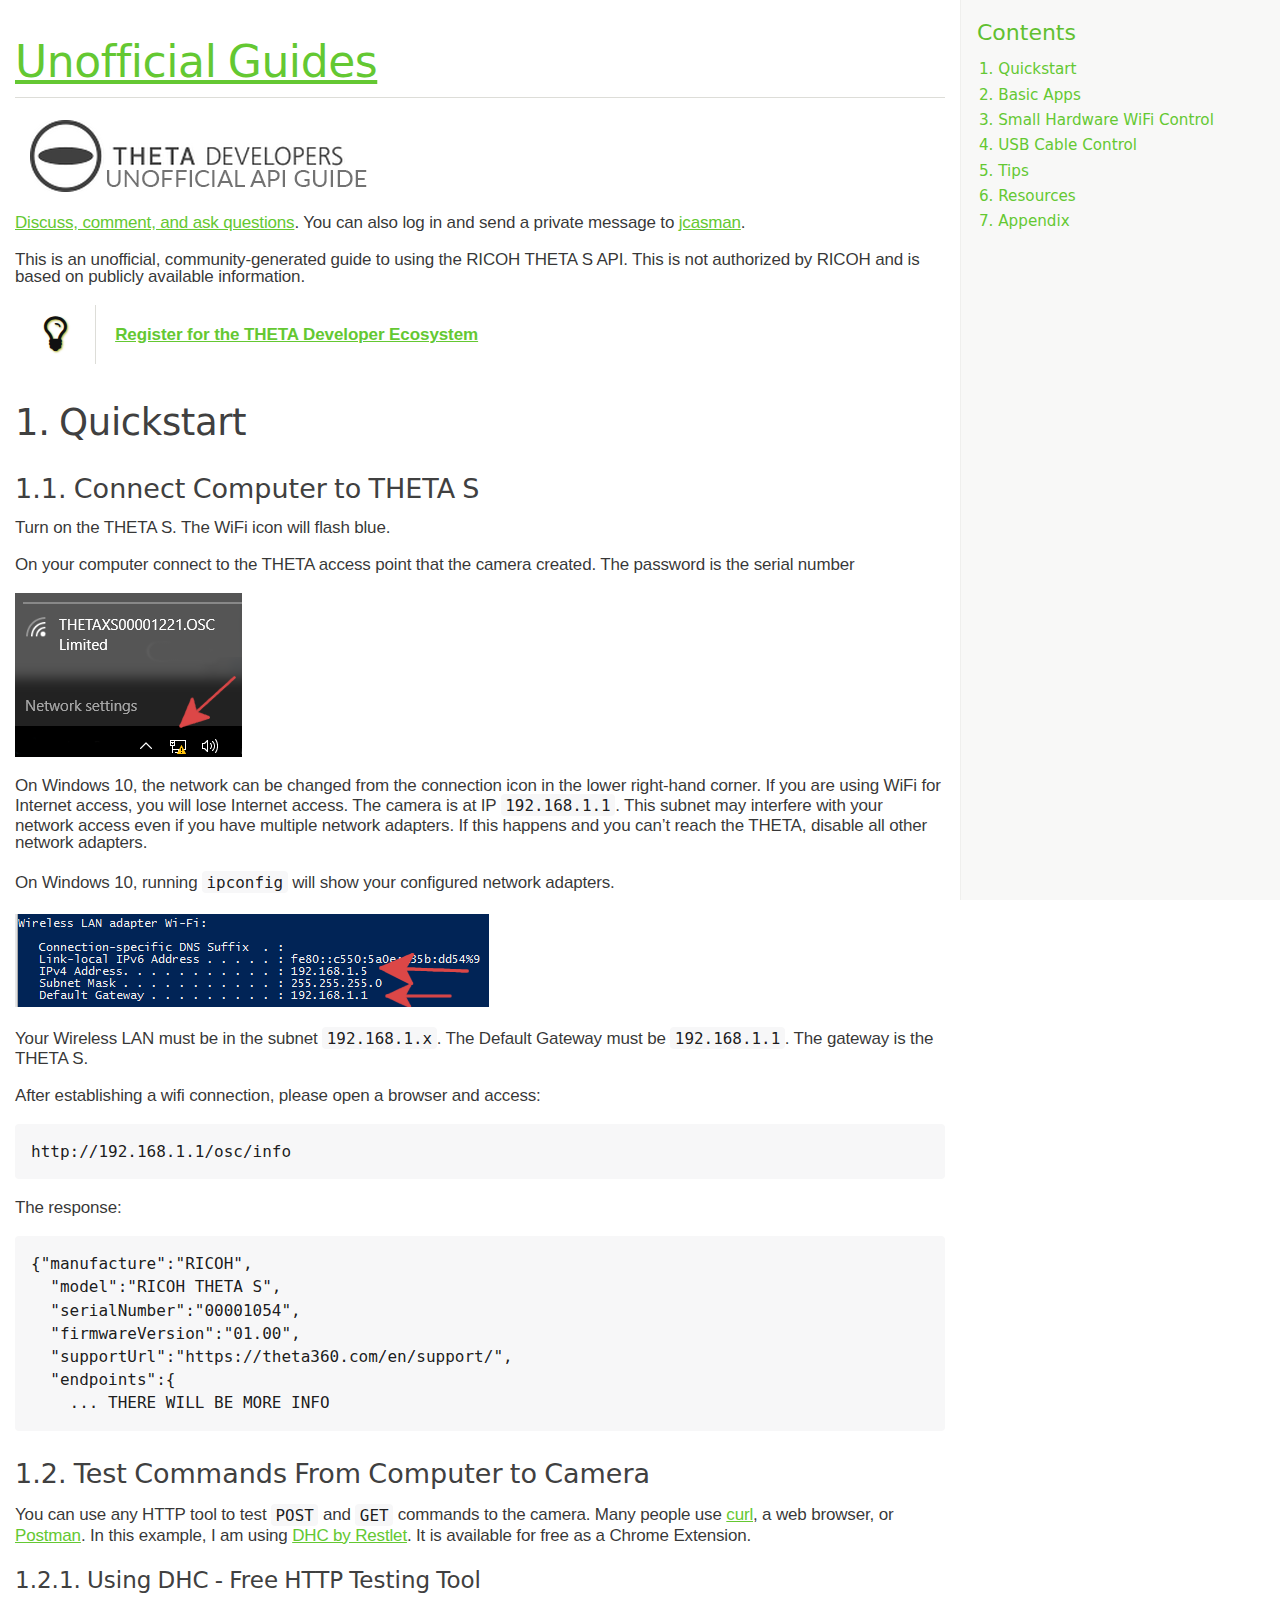
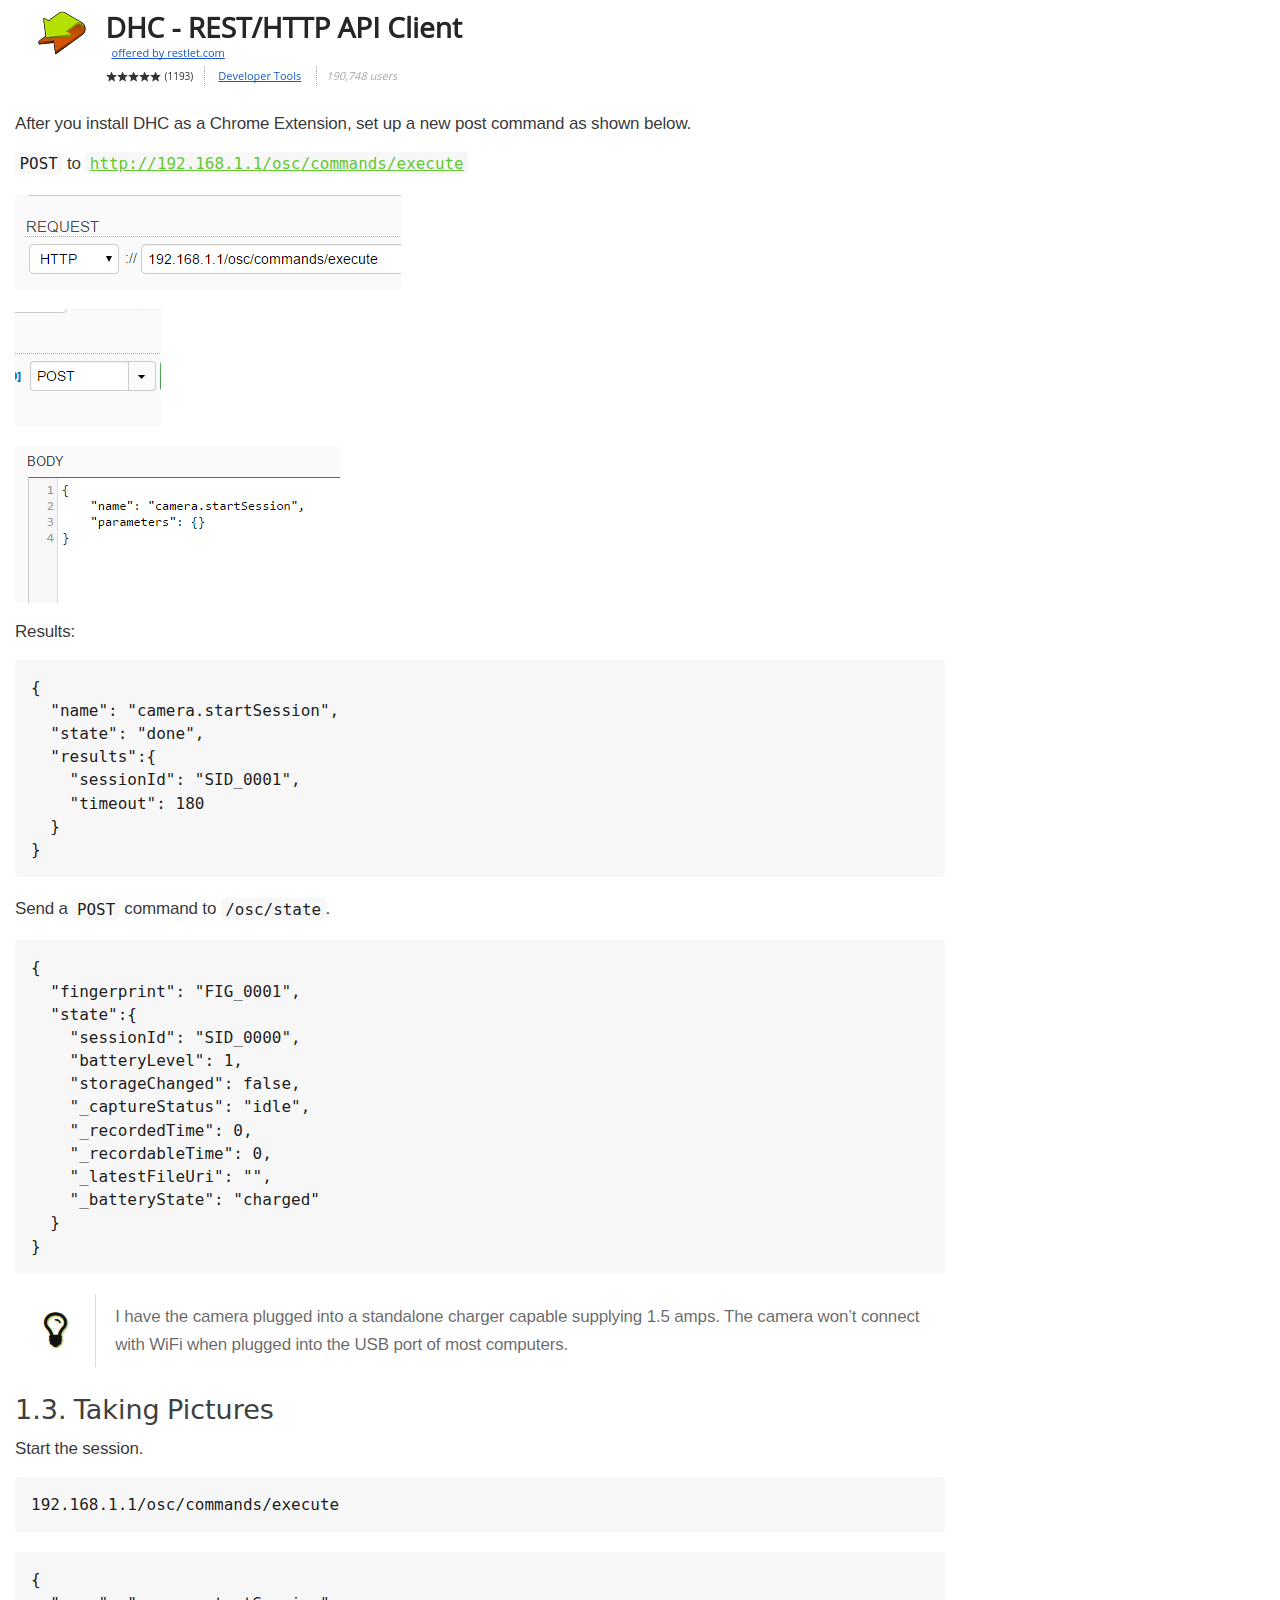
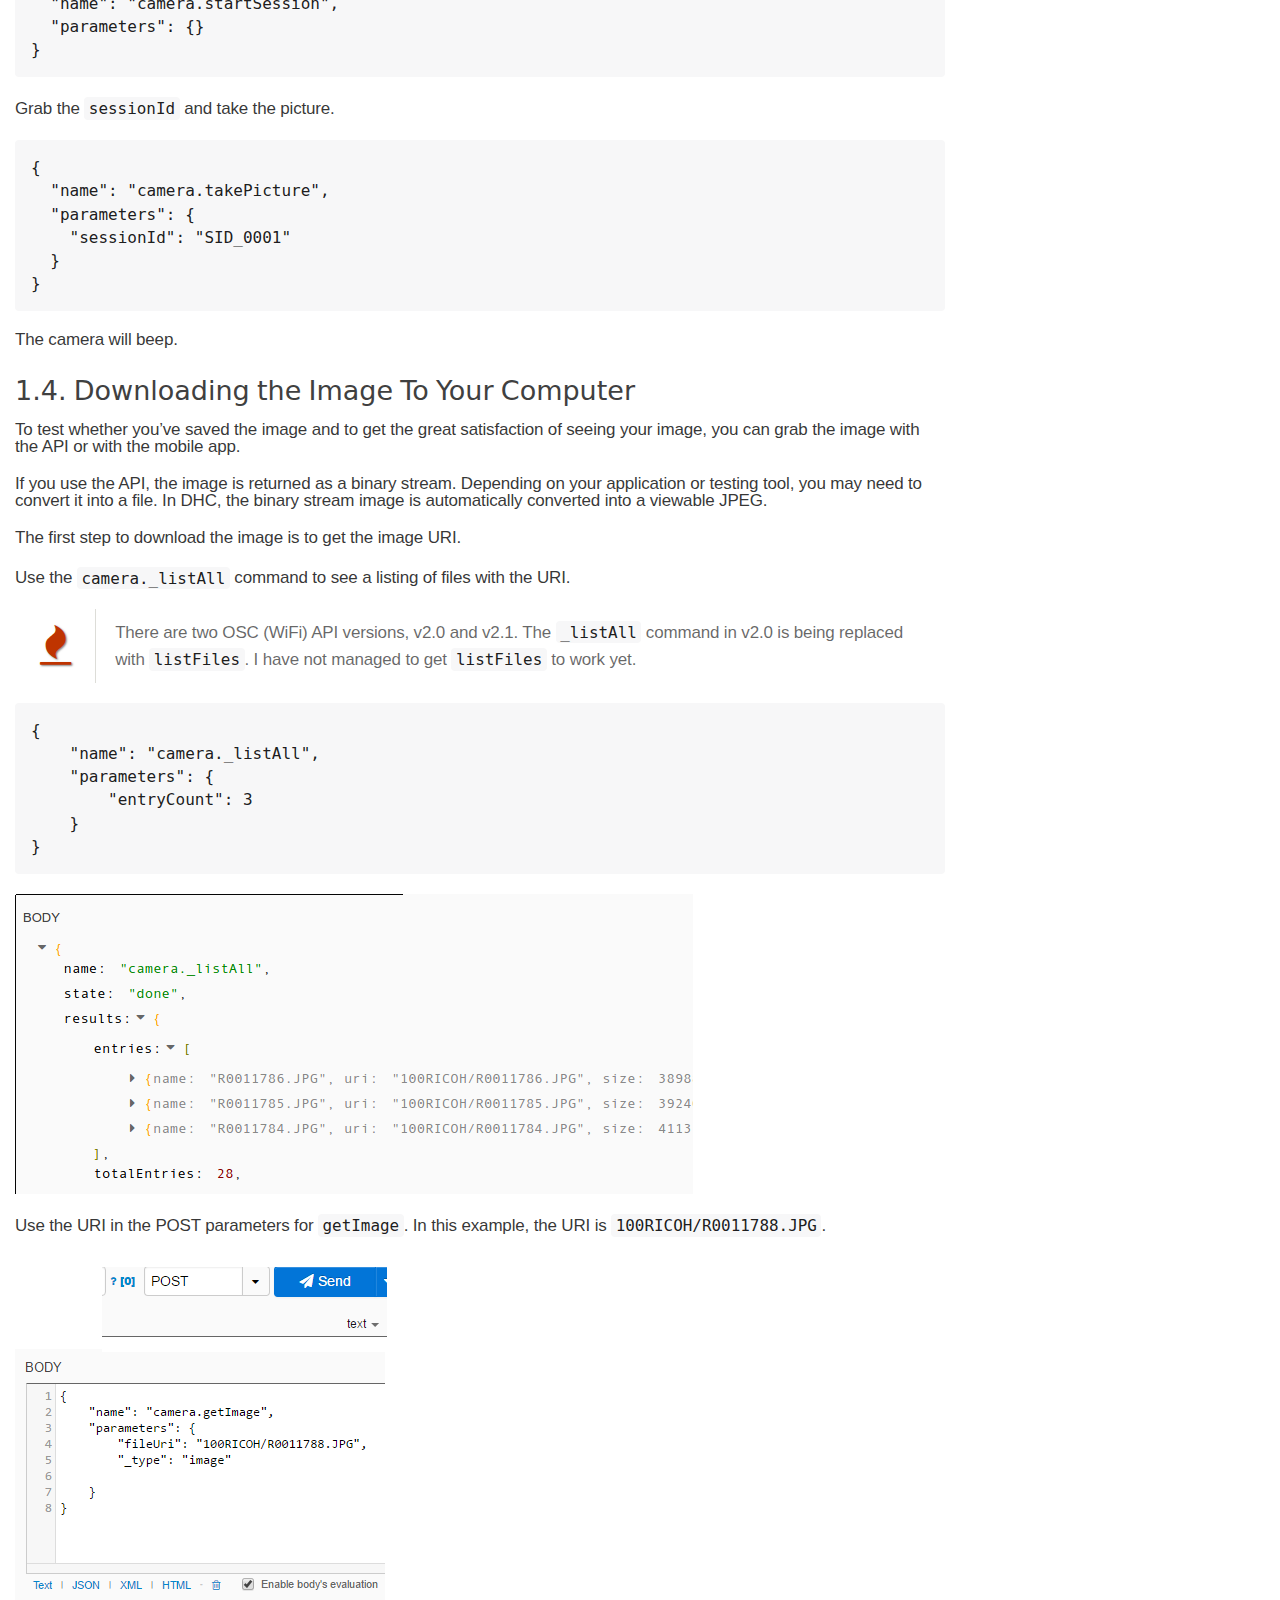
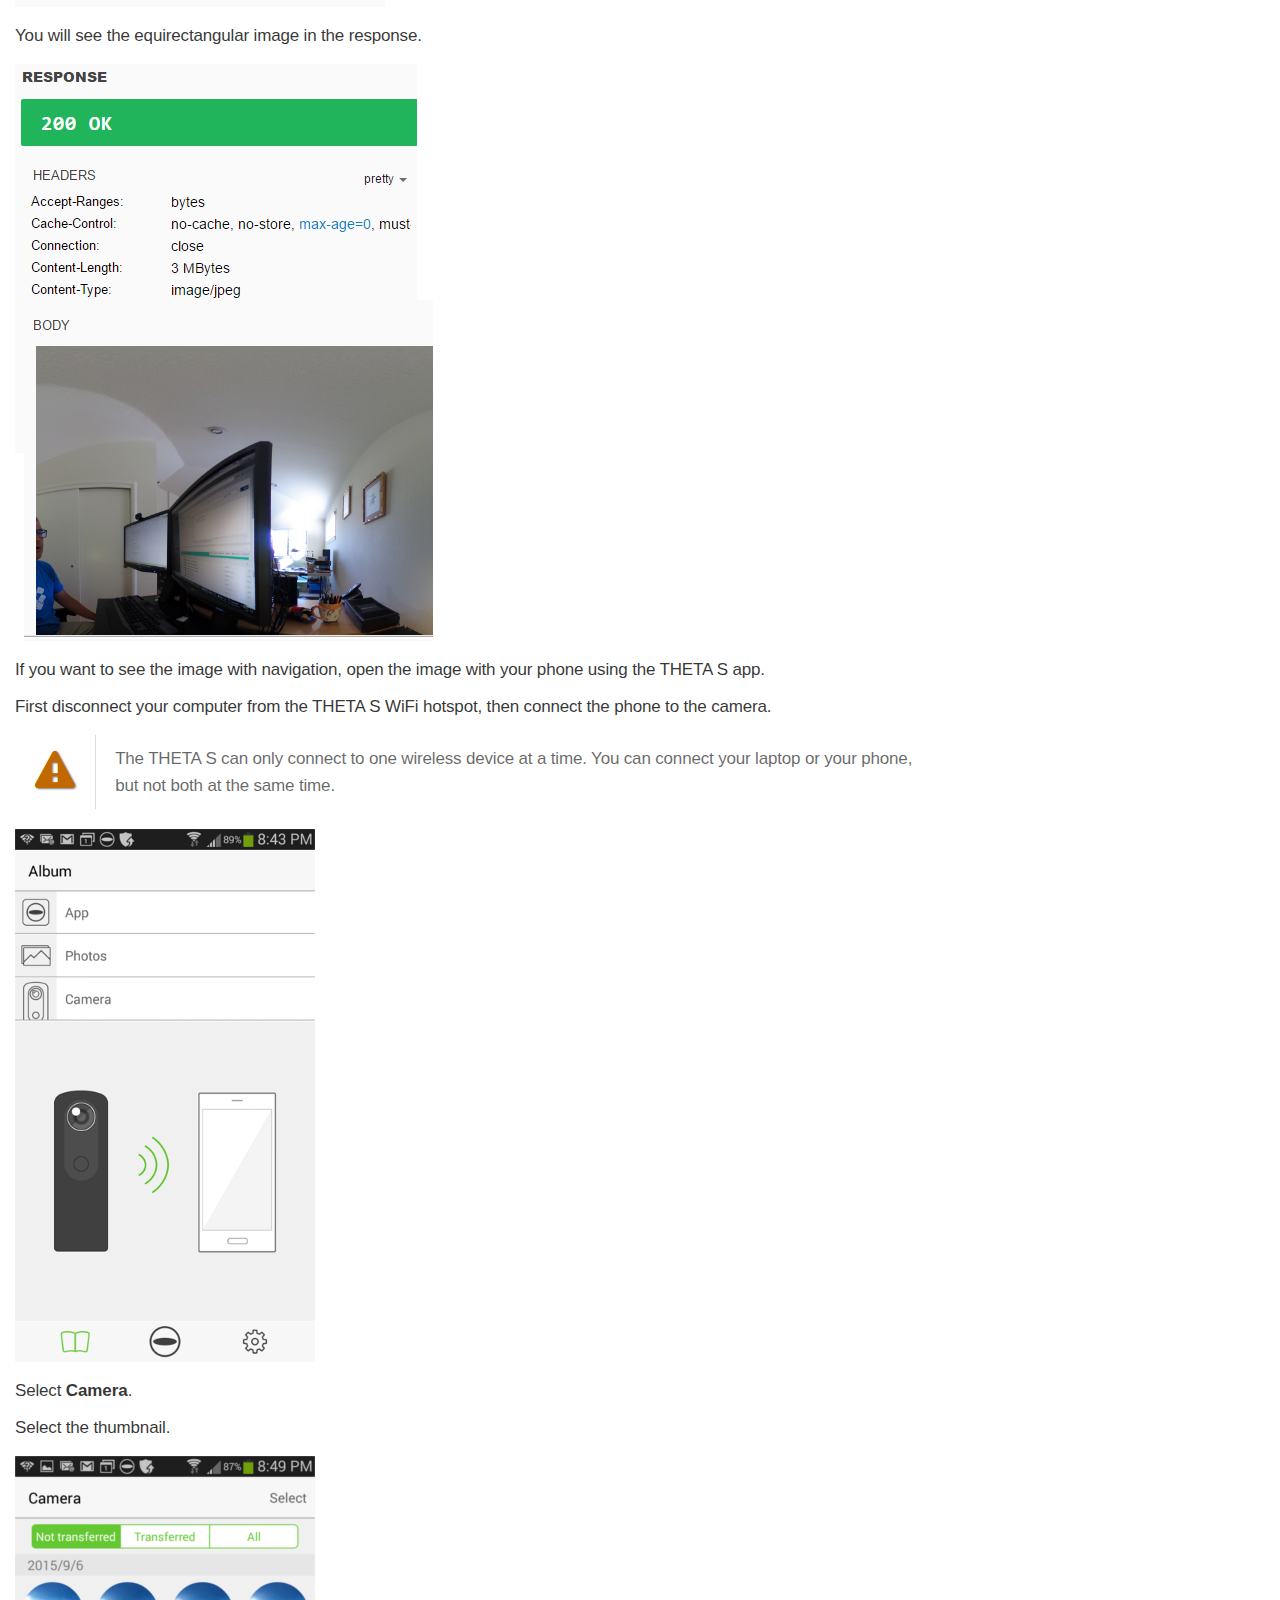
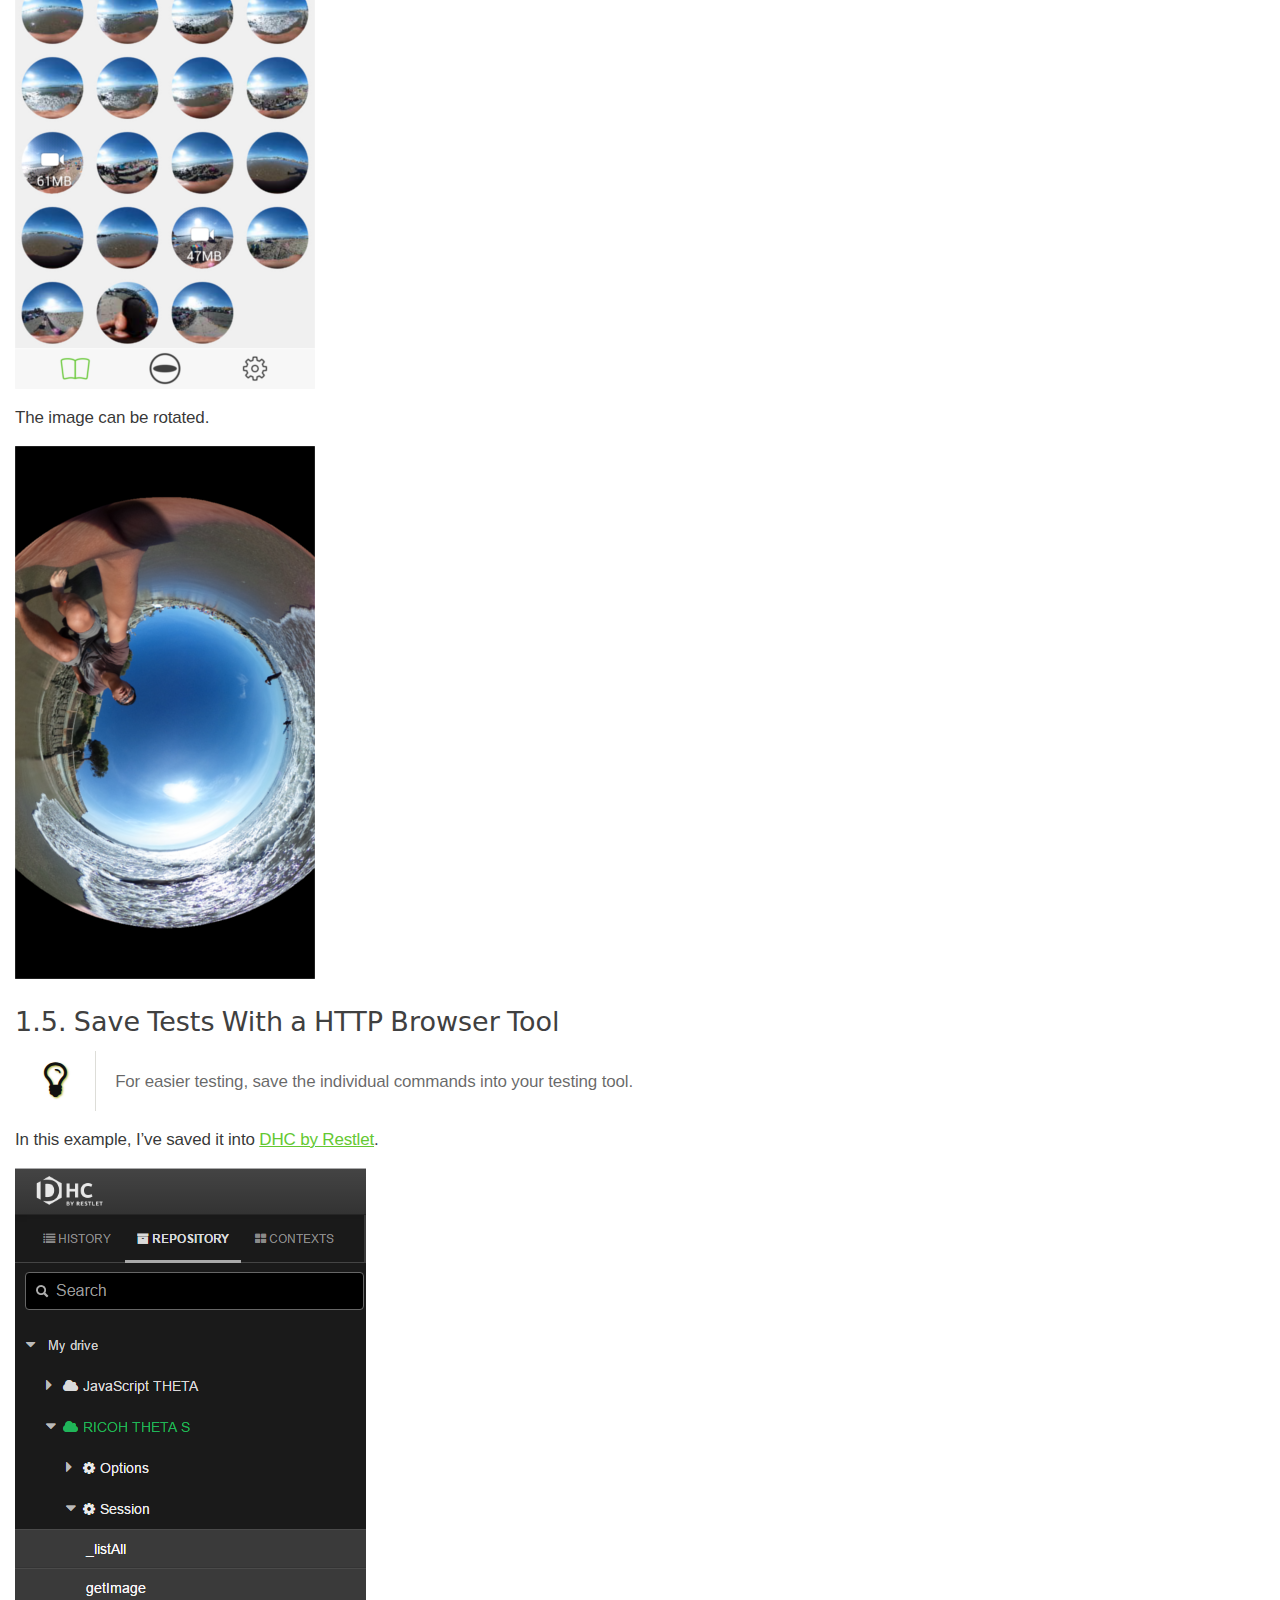
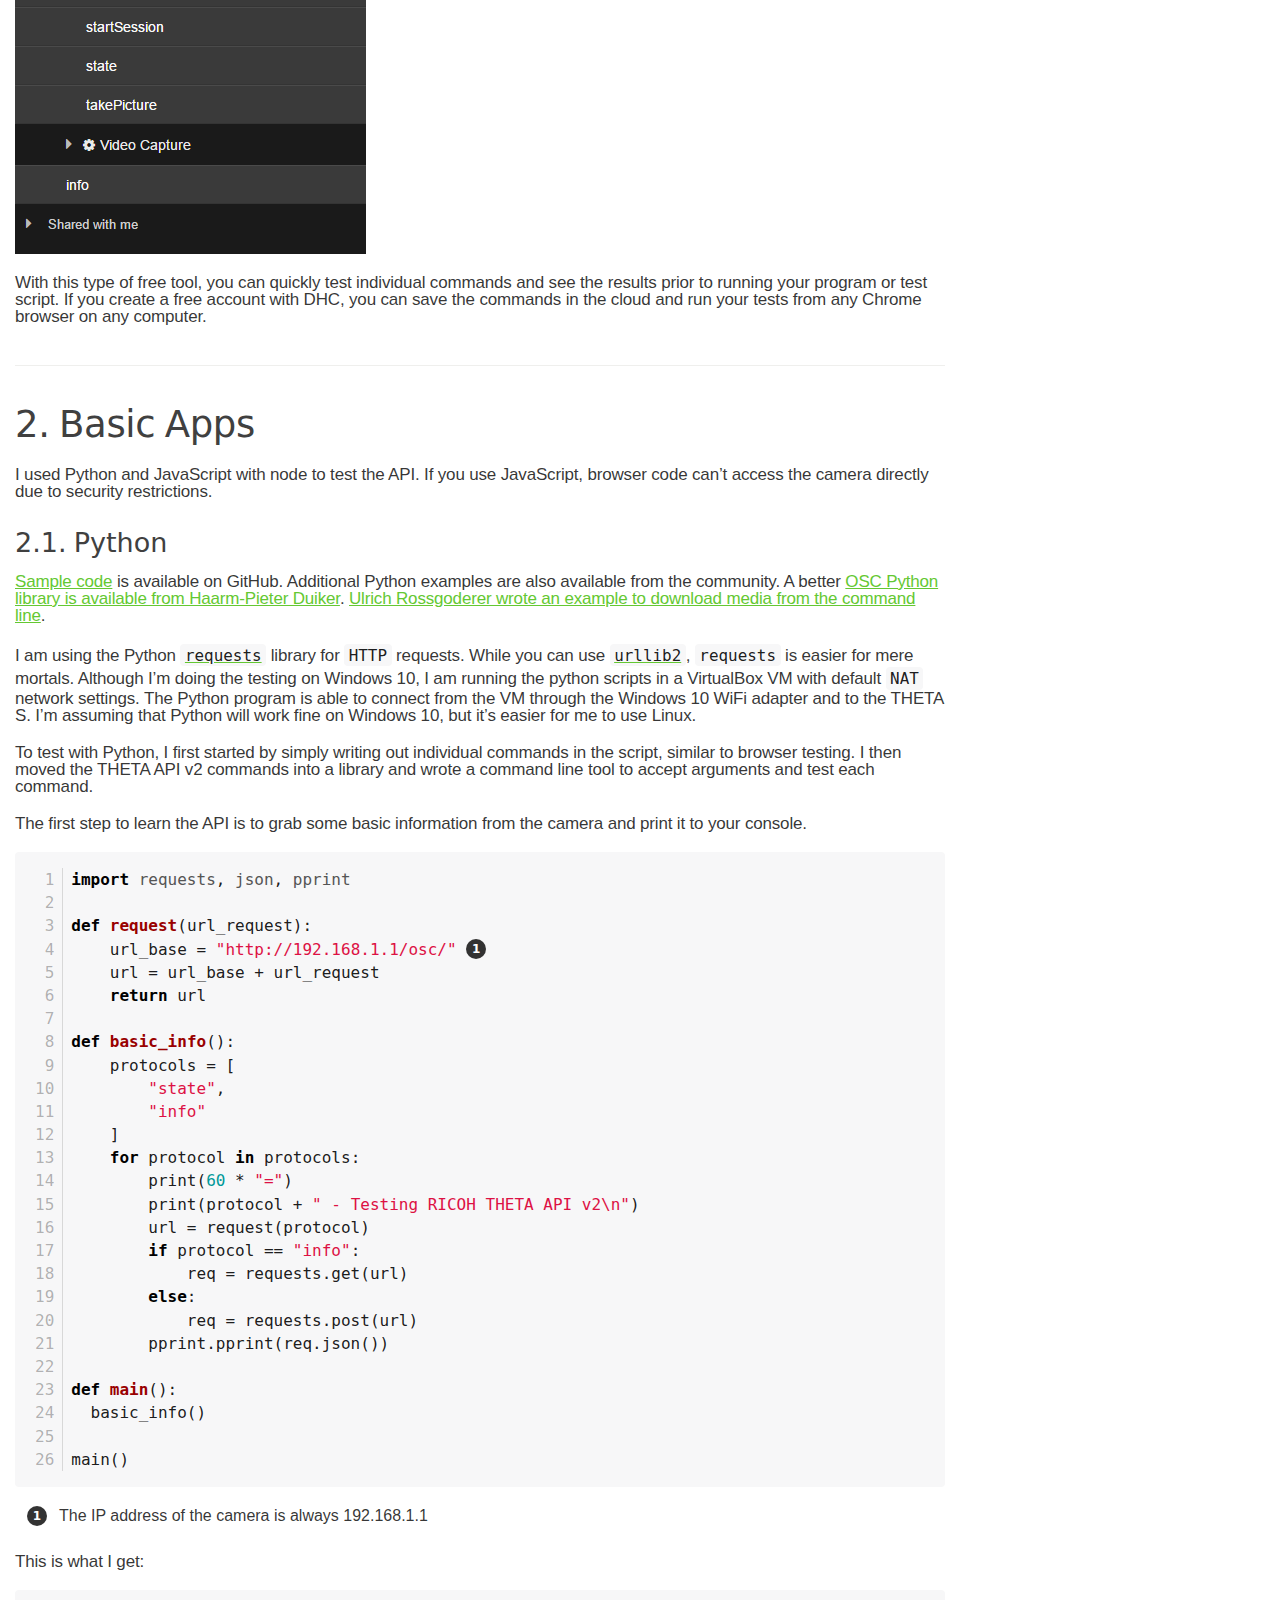
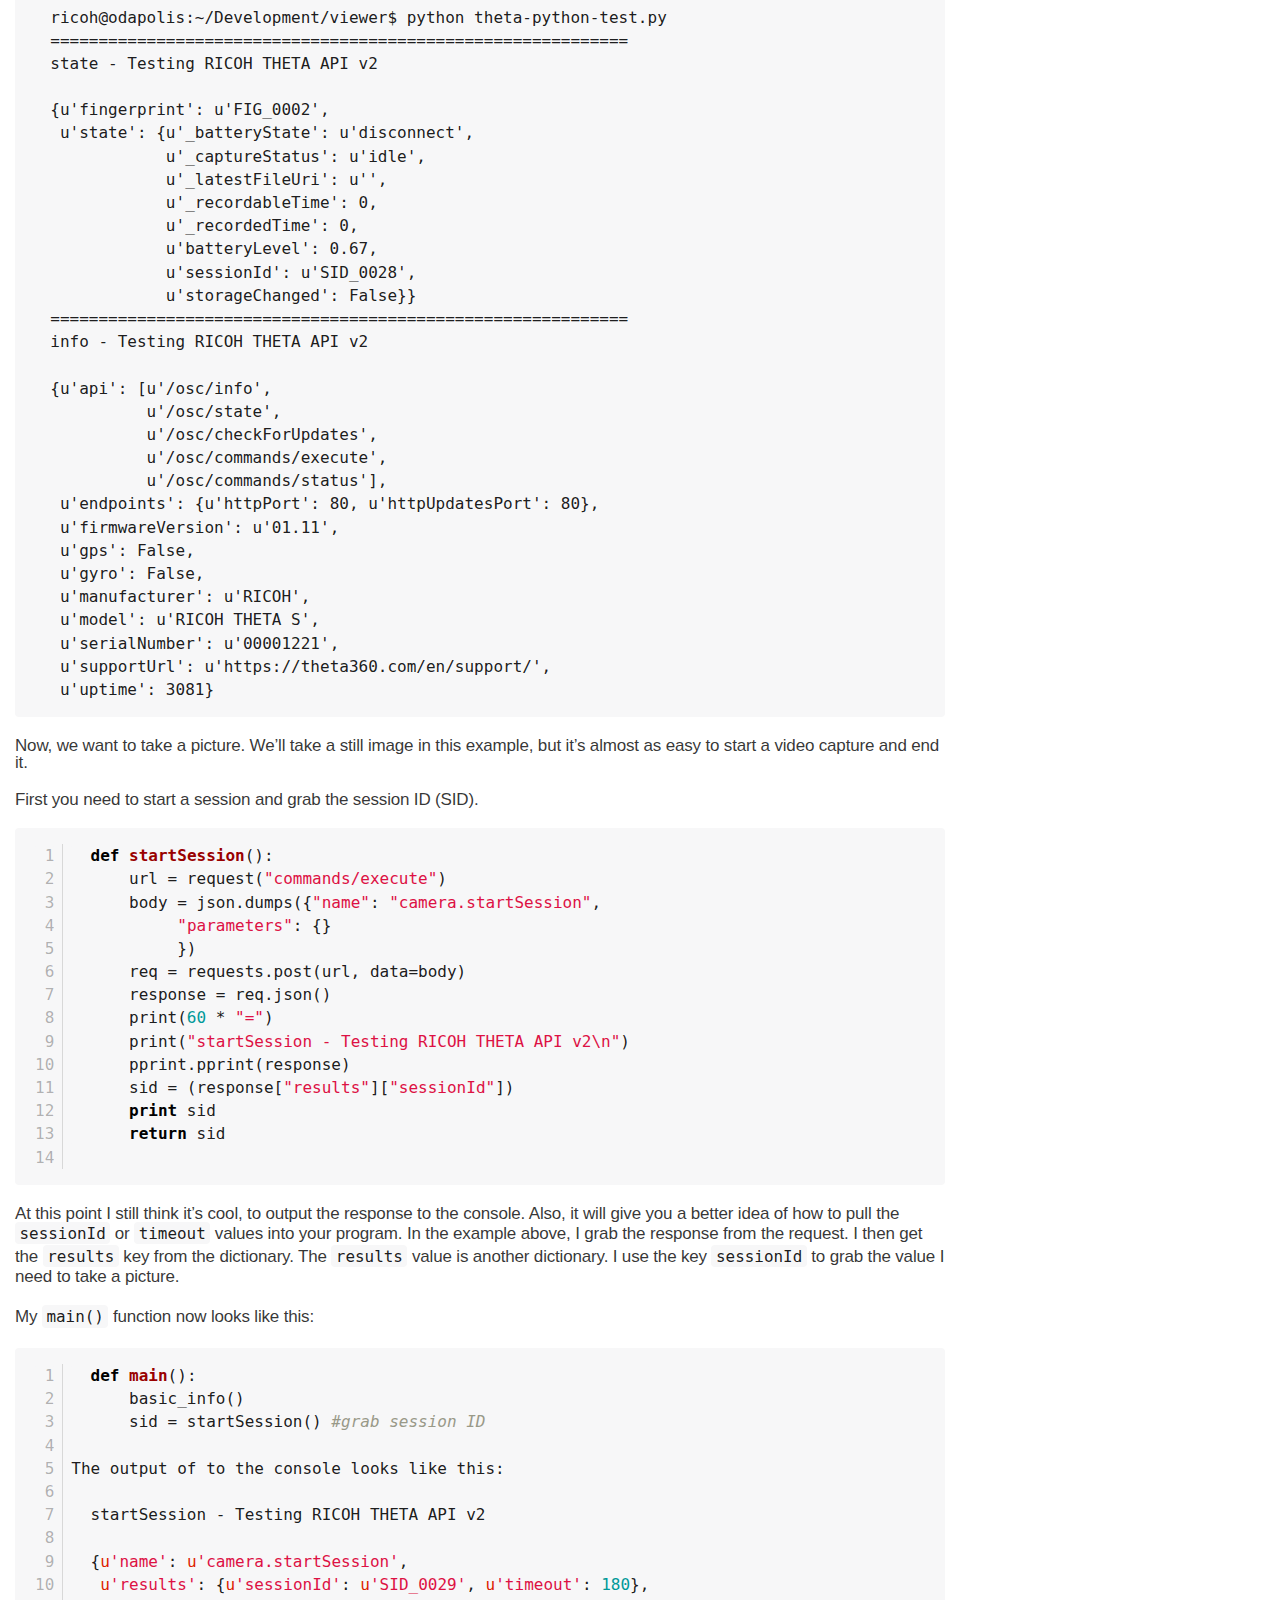
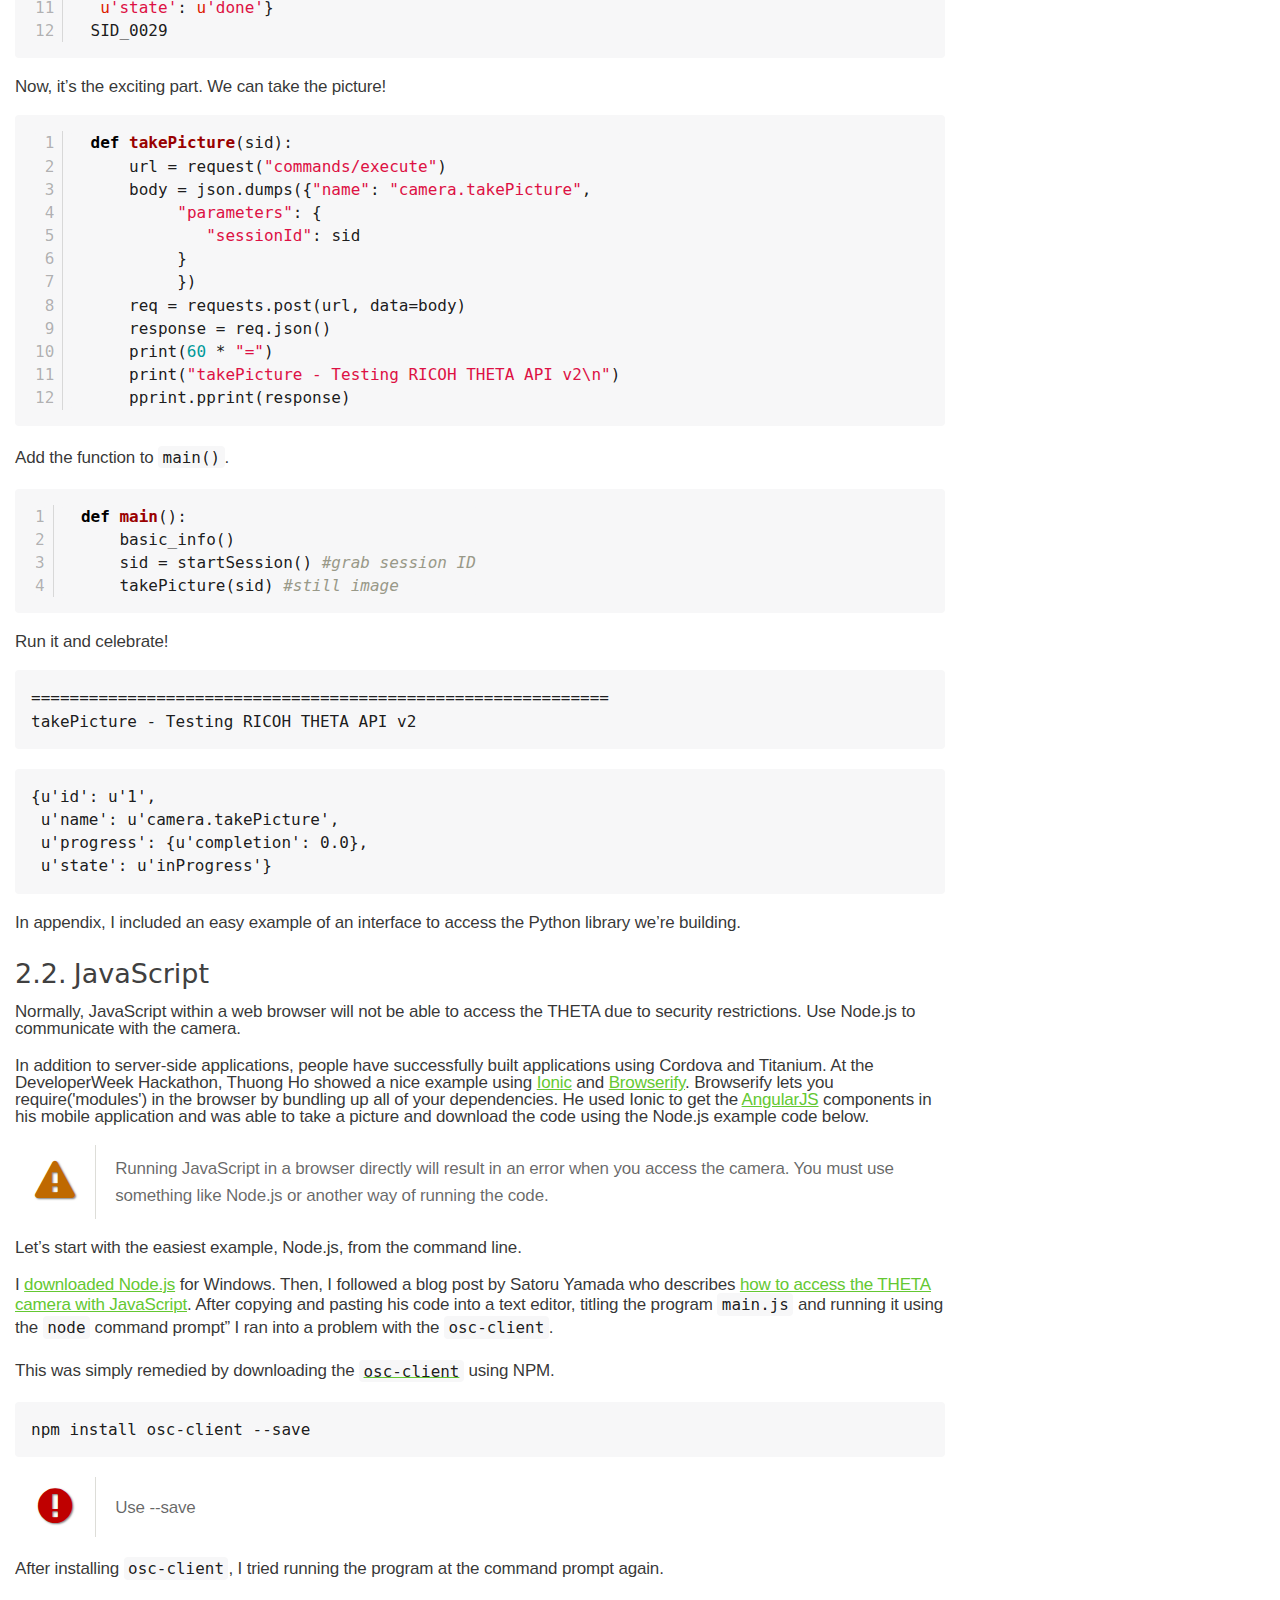
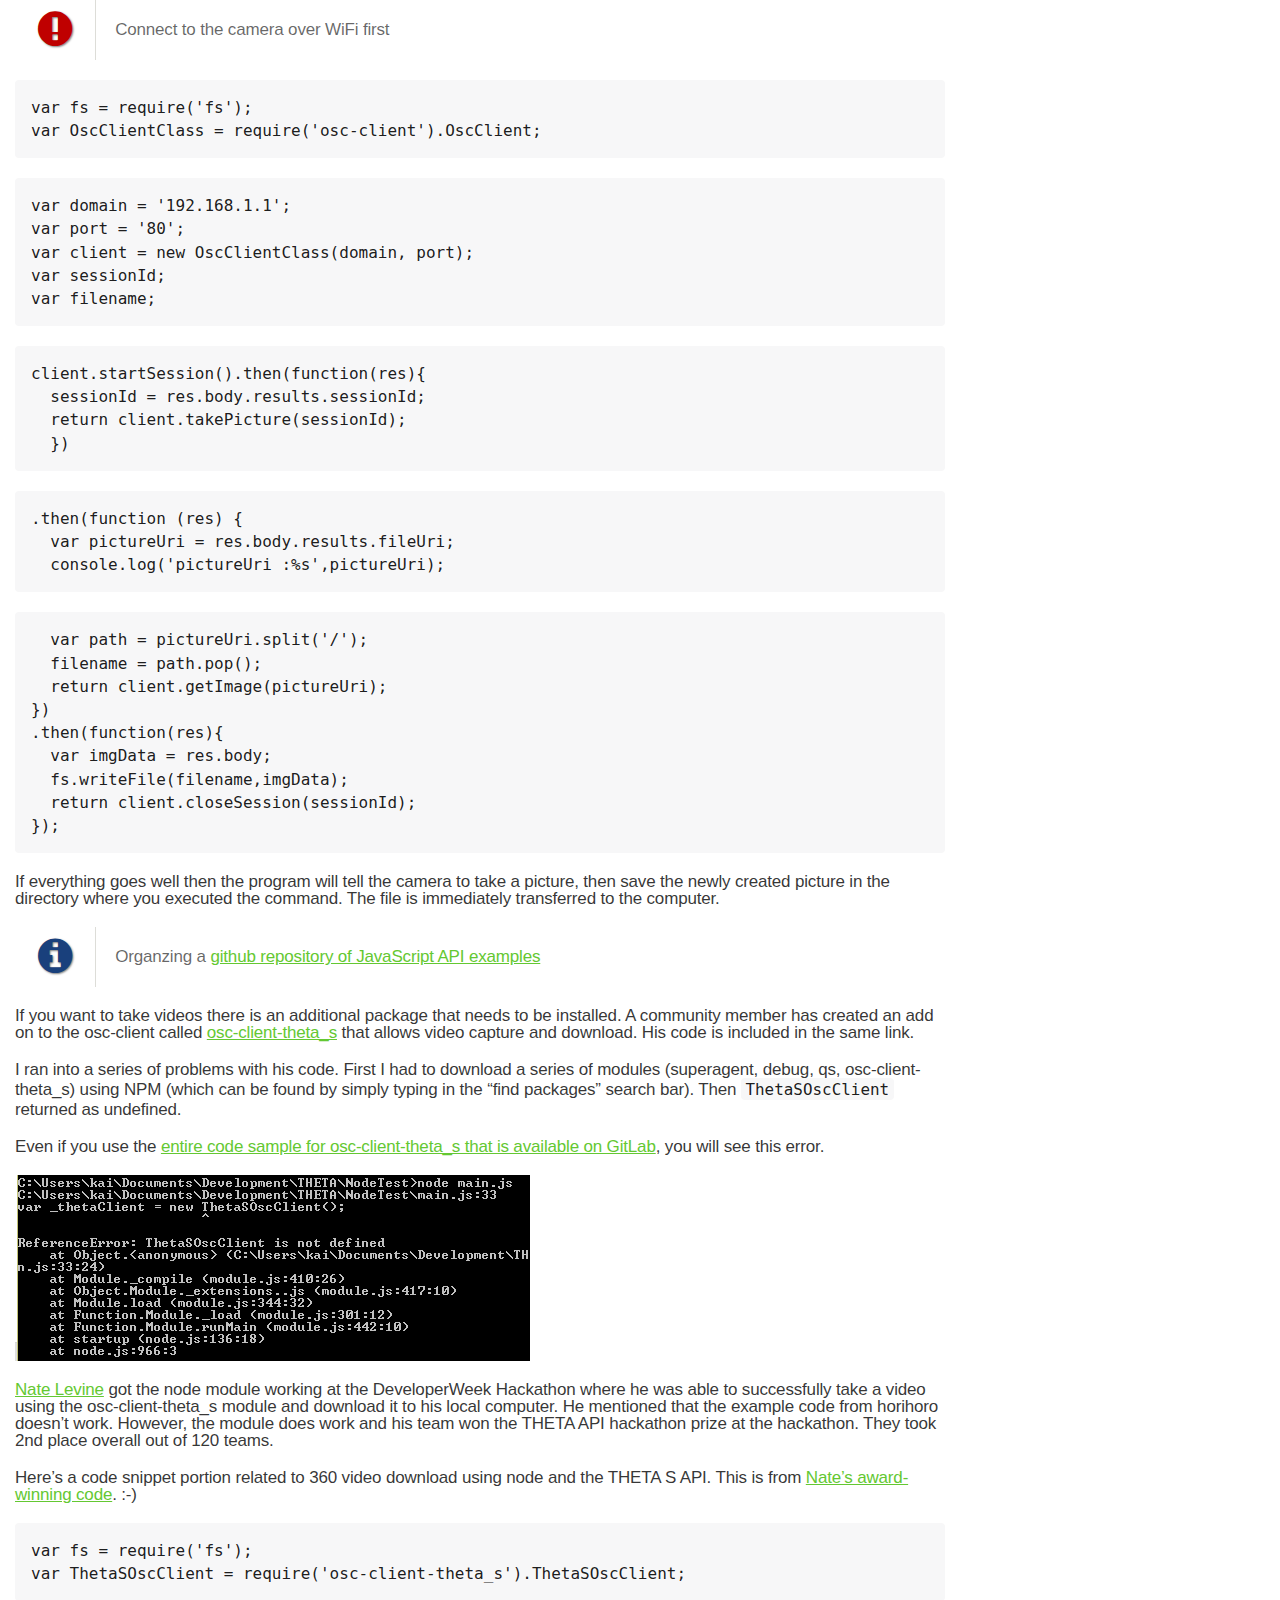
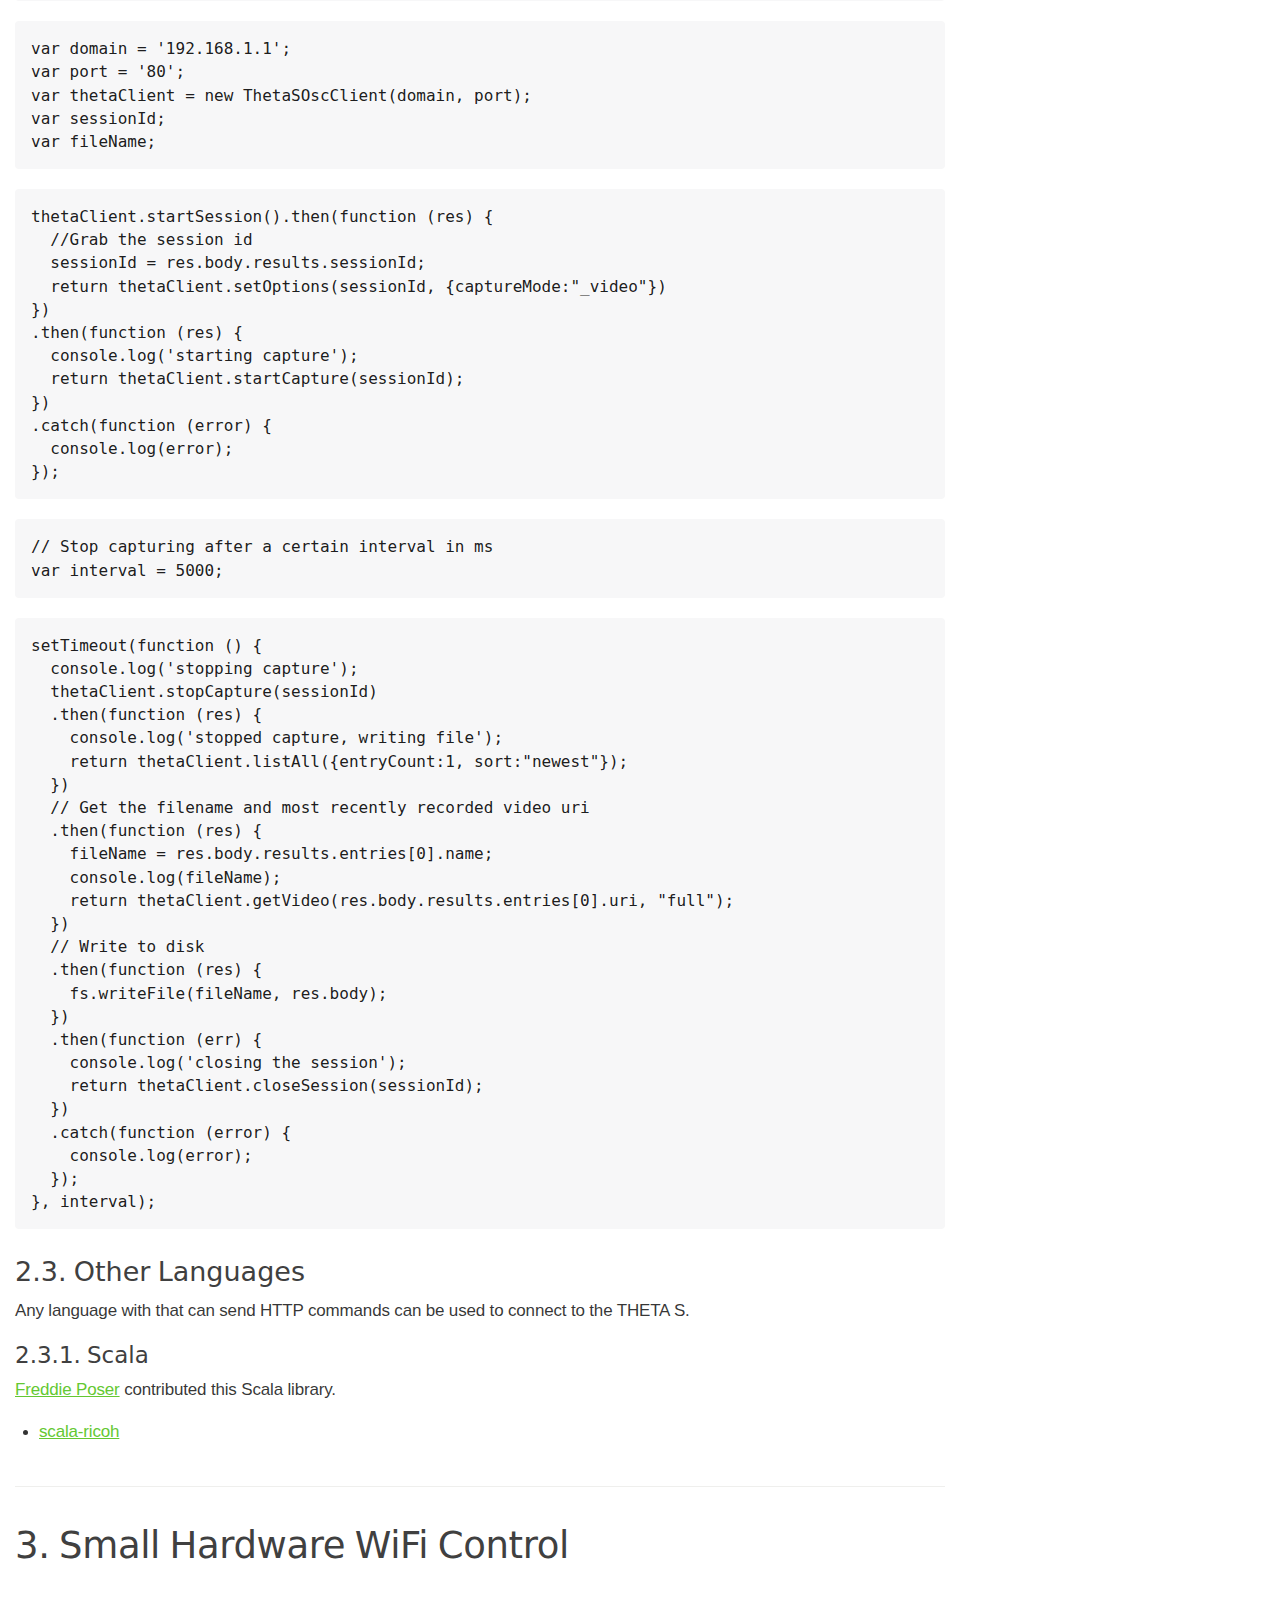
==== commit 3f13889b: "edited image size" ====
--- a/ricoh_theta_s.html
+++ b/ricoh_theta_s.html
@@ -871,7 +871,8 @@
 </div>
 </div>
 <div class="paragraph">
-<p>Send comments and corrections to &lt;info@theta360.guide&gt;</p>
+<p><a href="http://lists.theta360.guide/c/theta-api-usage">Discuss, comment, and ask questions</a>.
+You can also log in and send a private message to  <a href="http://lists.theta360.guide/users/jcasman/">jcasman</a>.</p>
 </div>
 <div class="paragraph">
 <p>This is an unofficial, community-generated guide to using the RICOH THETA S API.
@@ -3790,7 +3791,7 @@
 </div>
 <div id="footer">
 <div id="footer-text">
-Last updated 2016-08-17 07:57:41 PDT
+Last updated 2016-08-17 08:23:33 PDT
 </div>
 </div>
 </body>
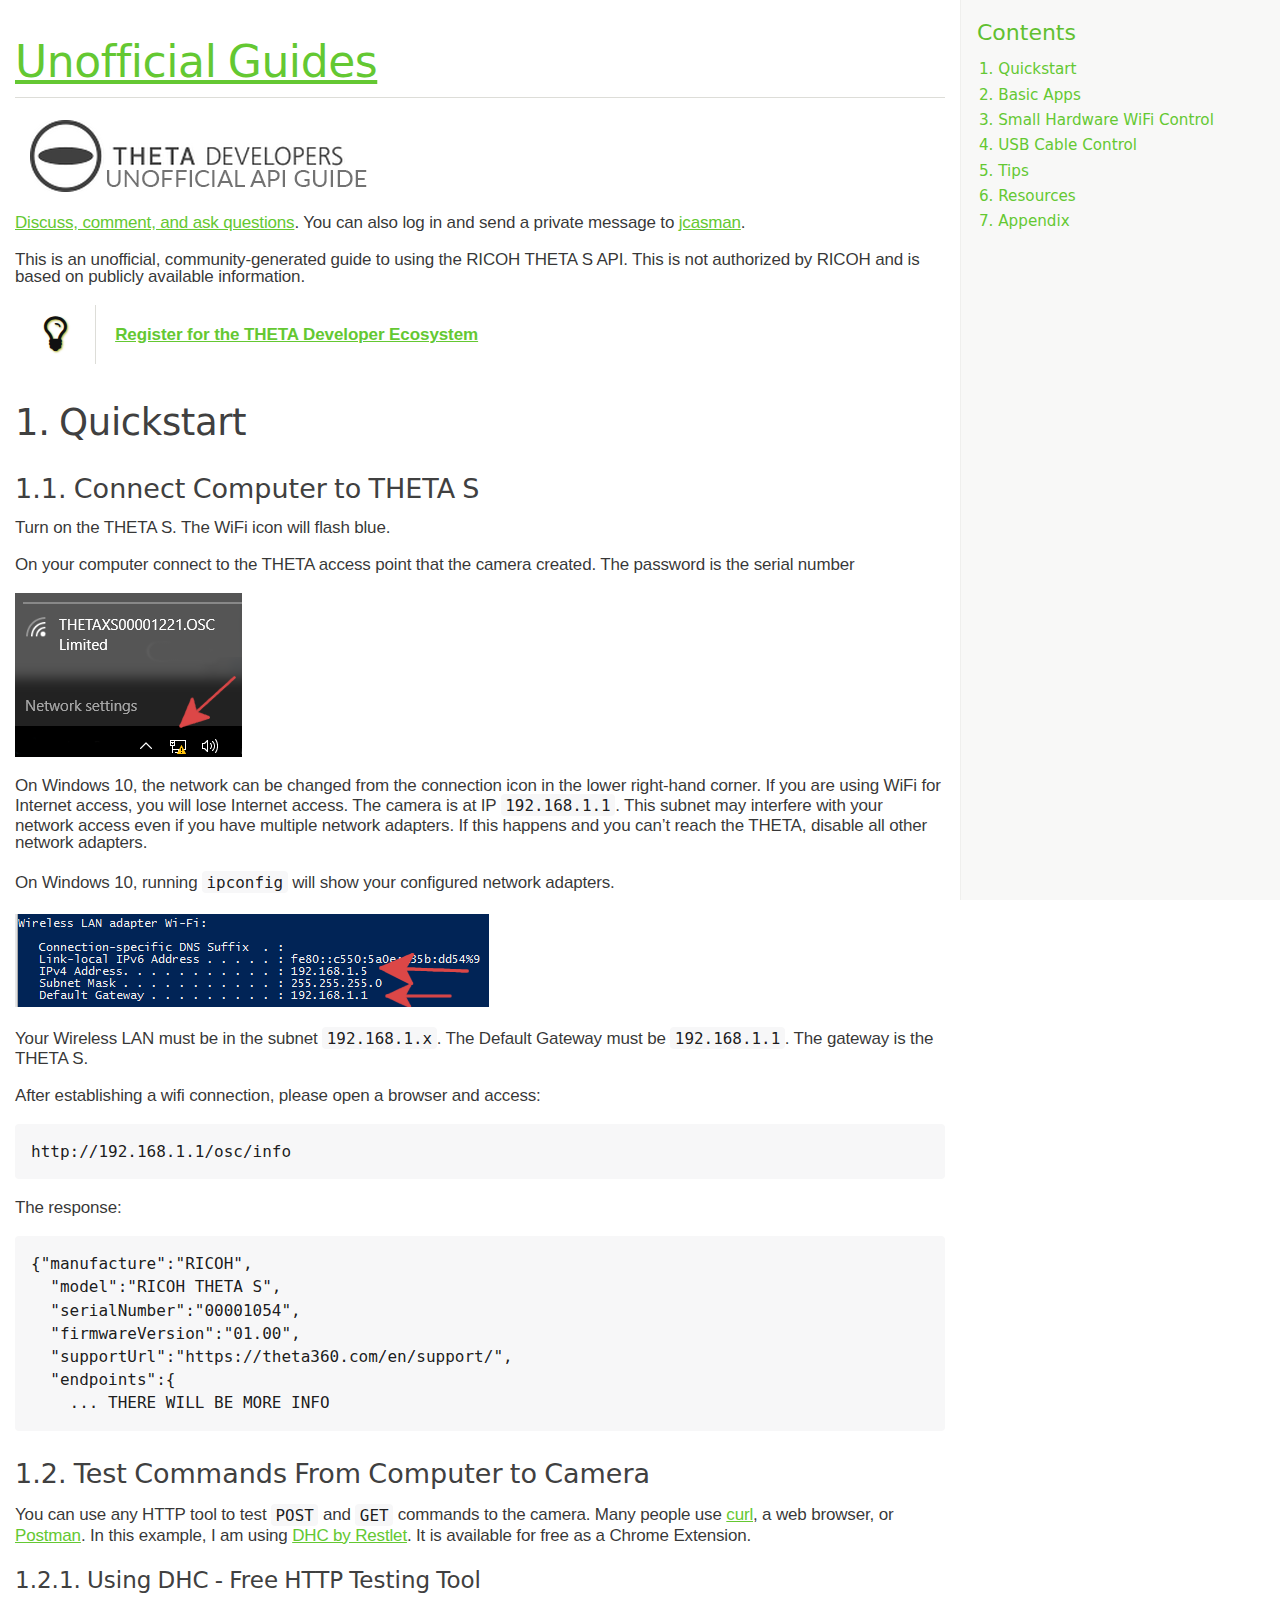
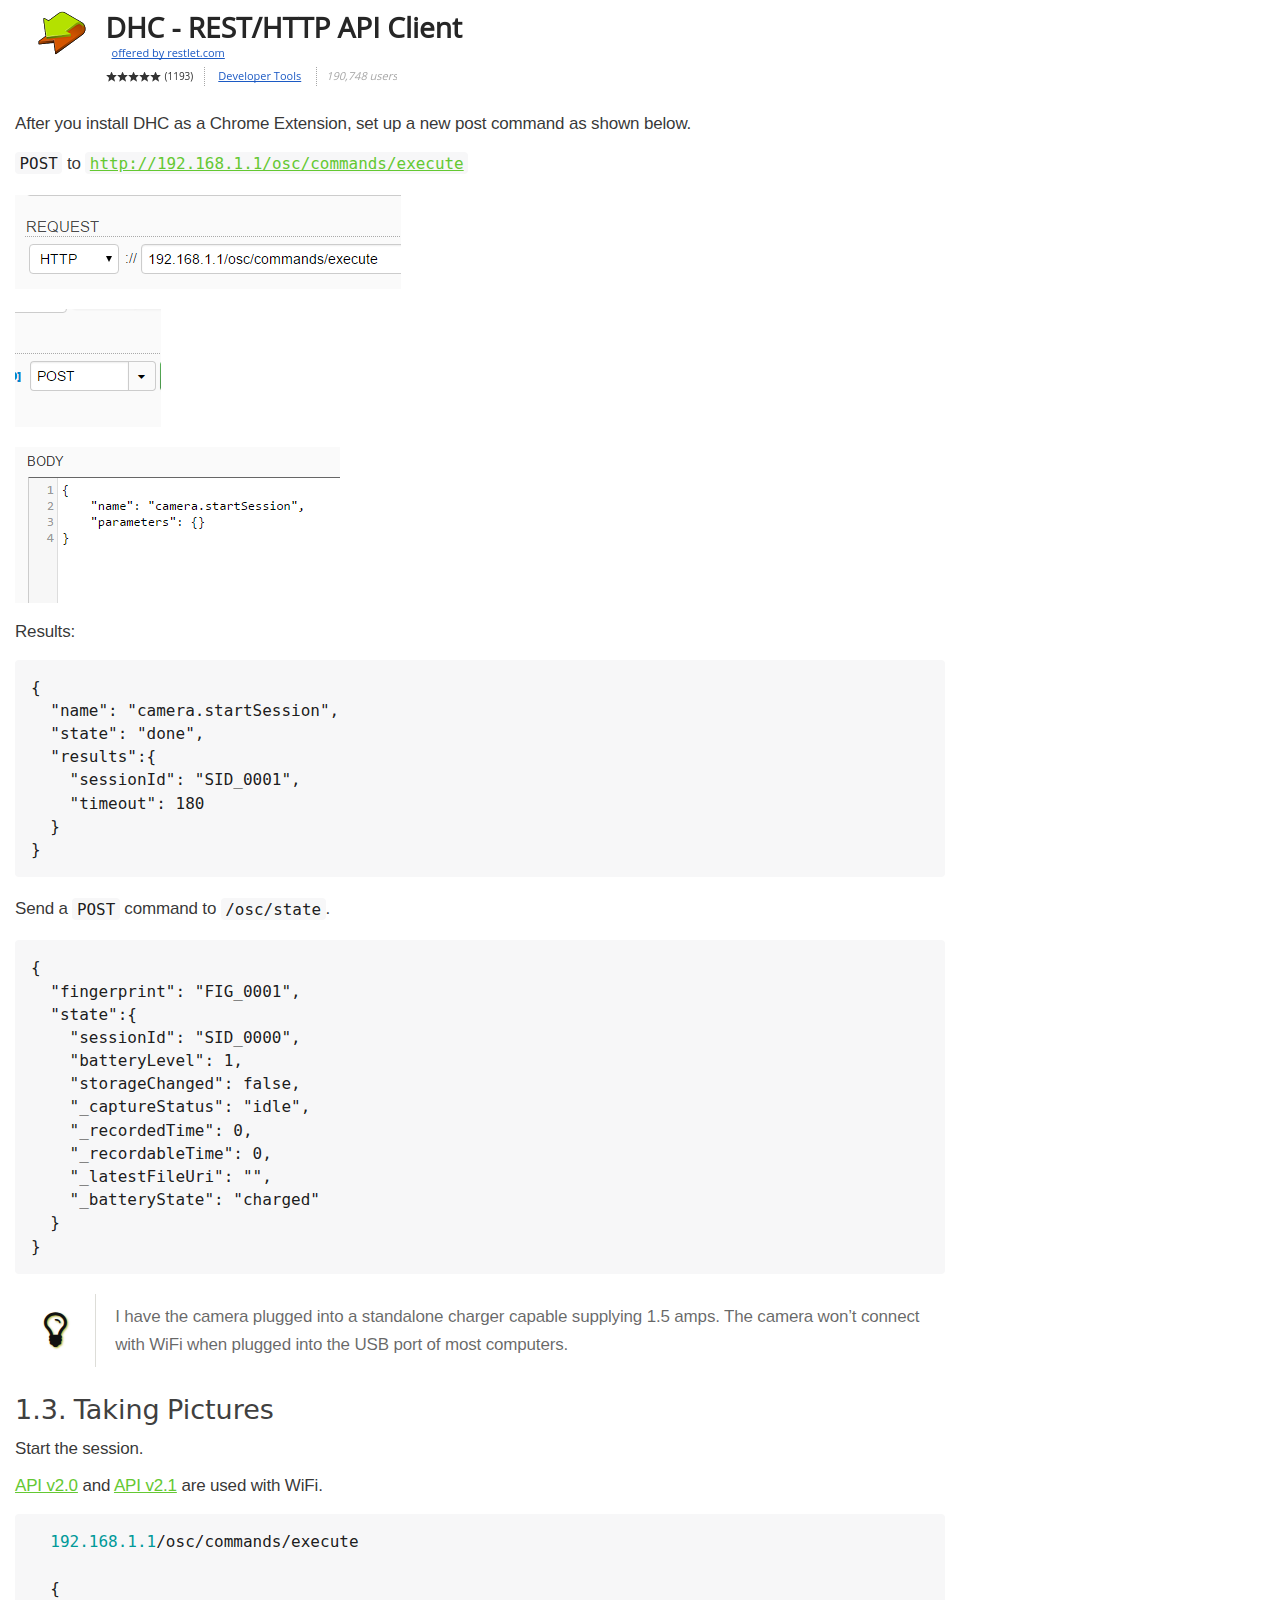
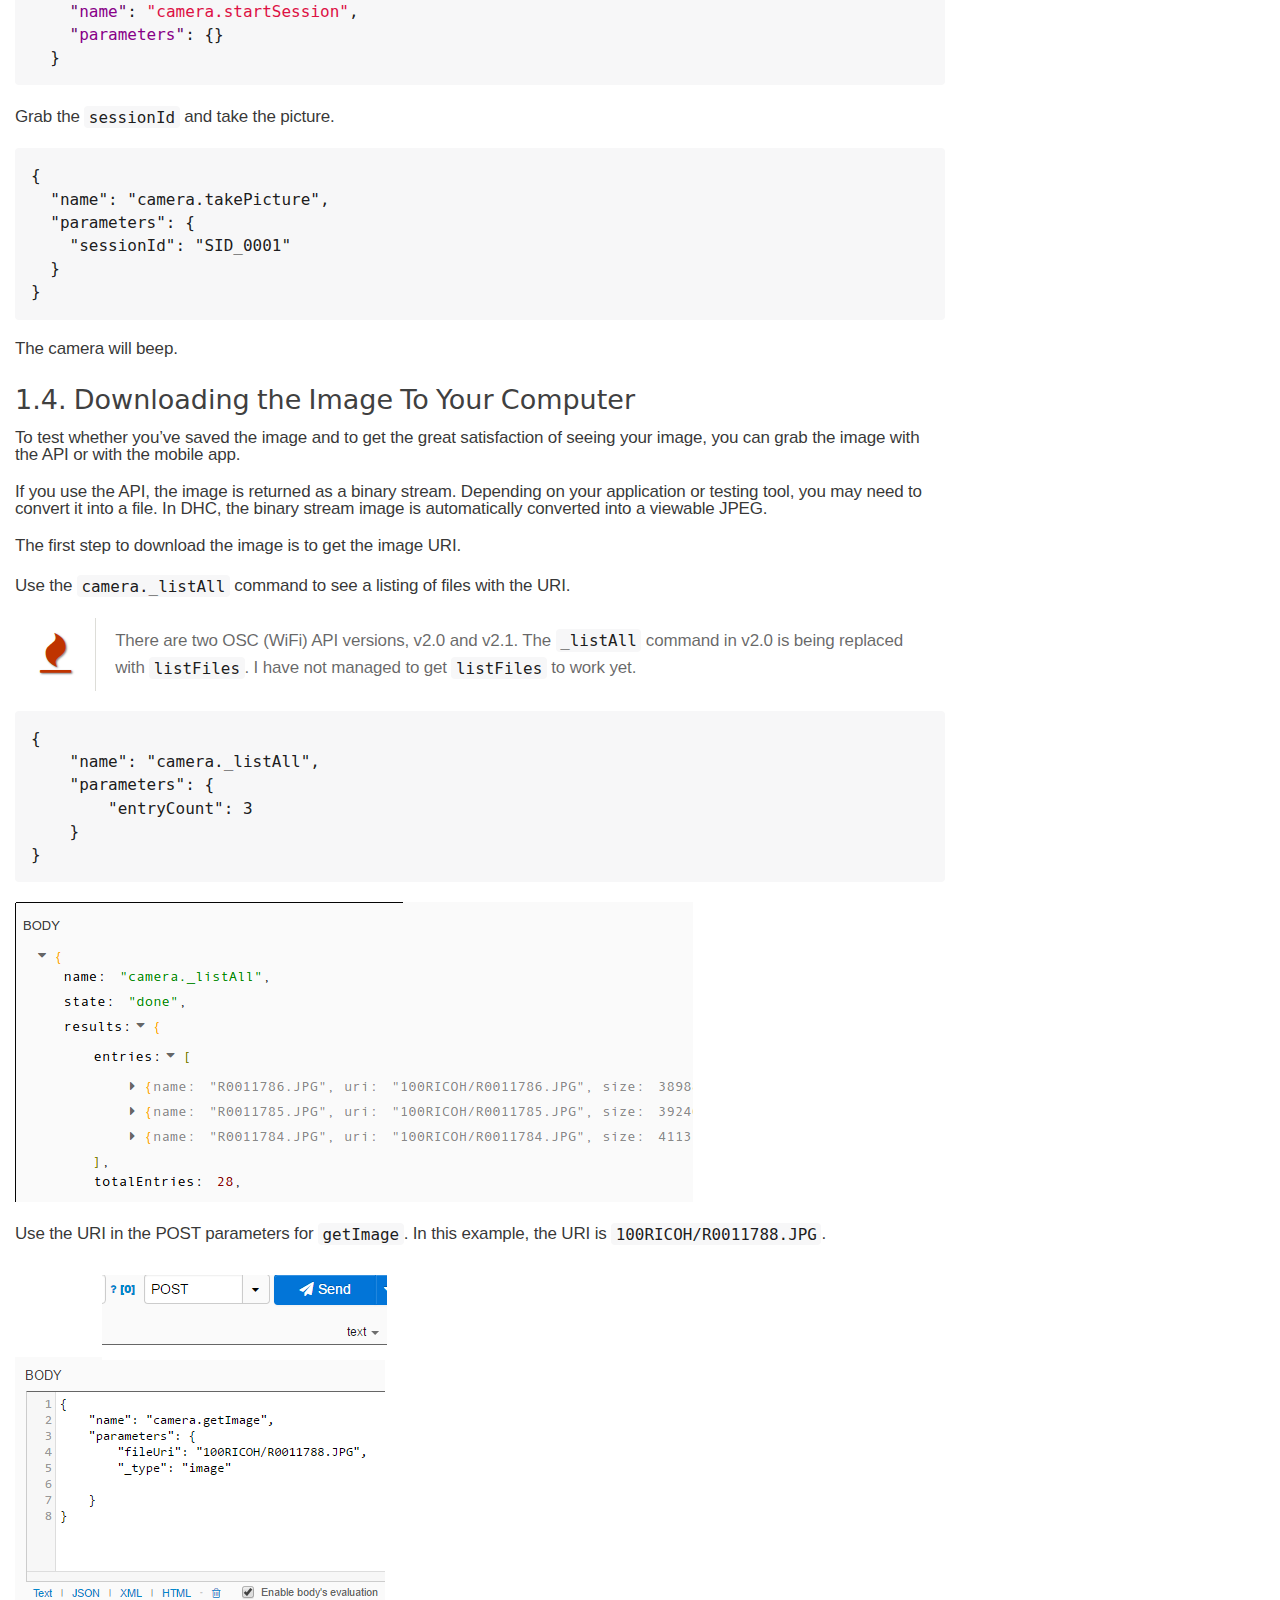
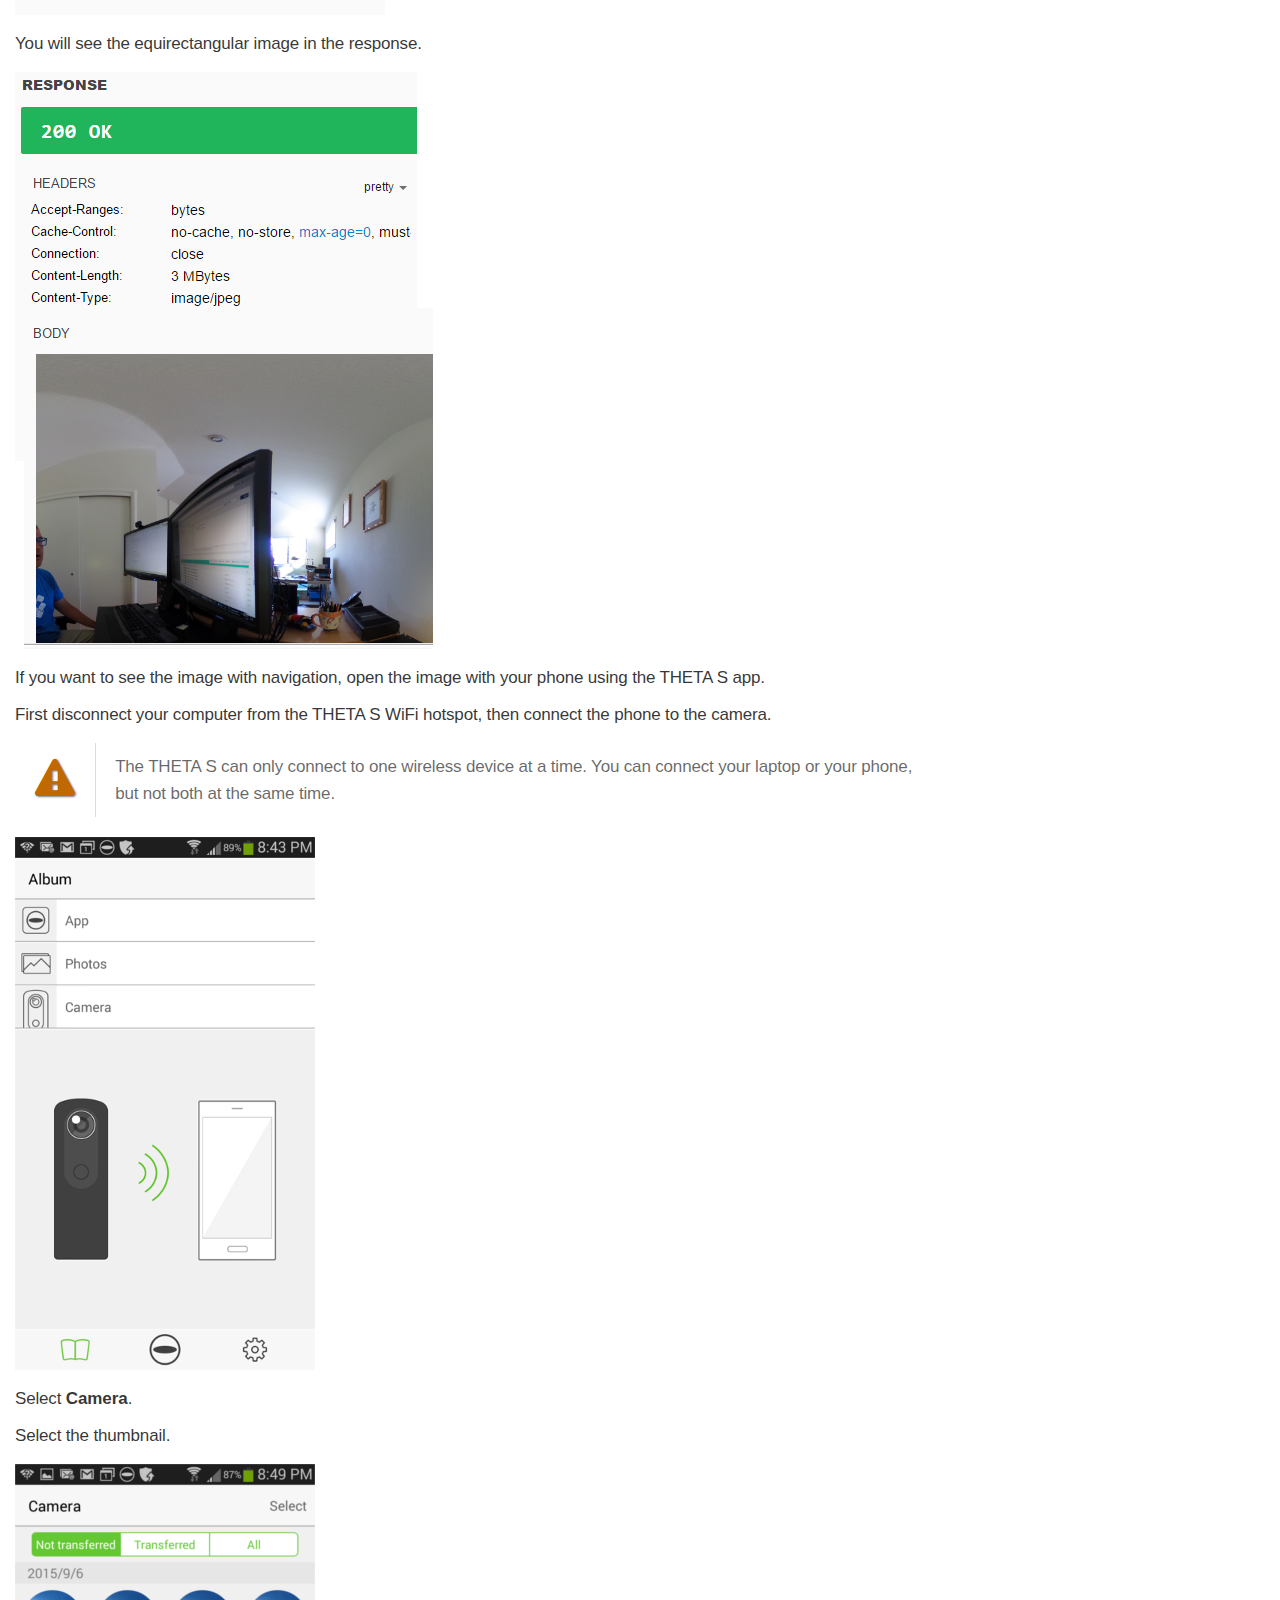
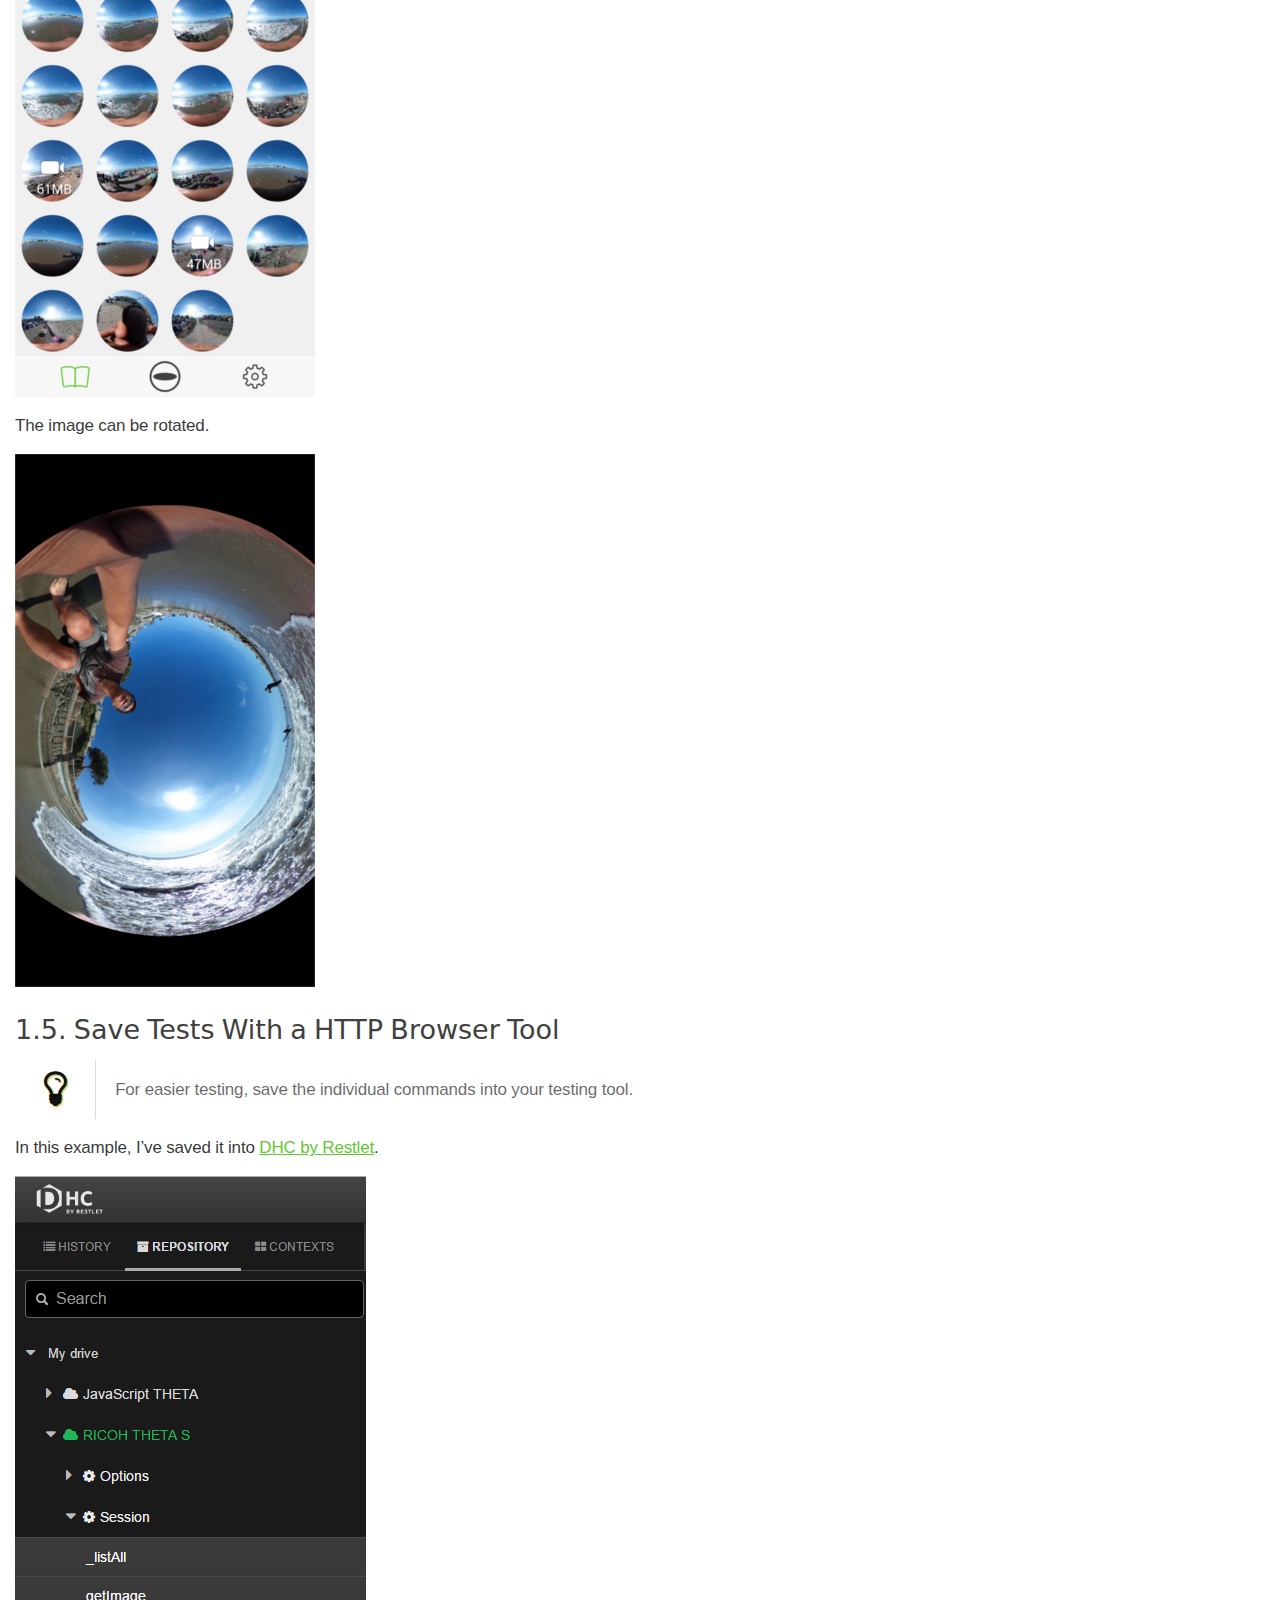
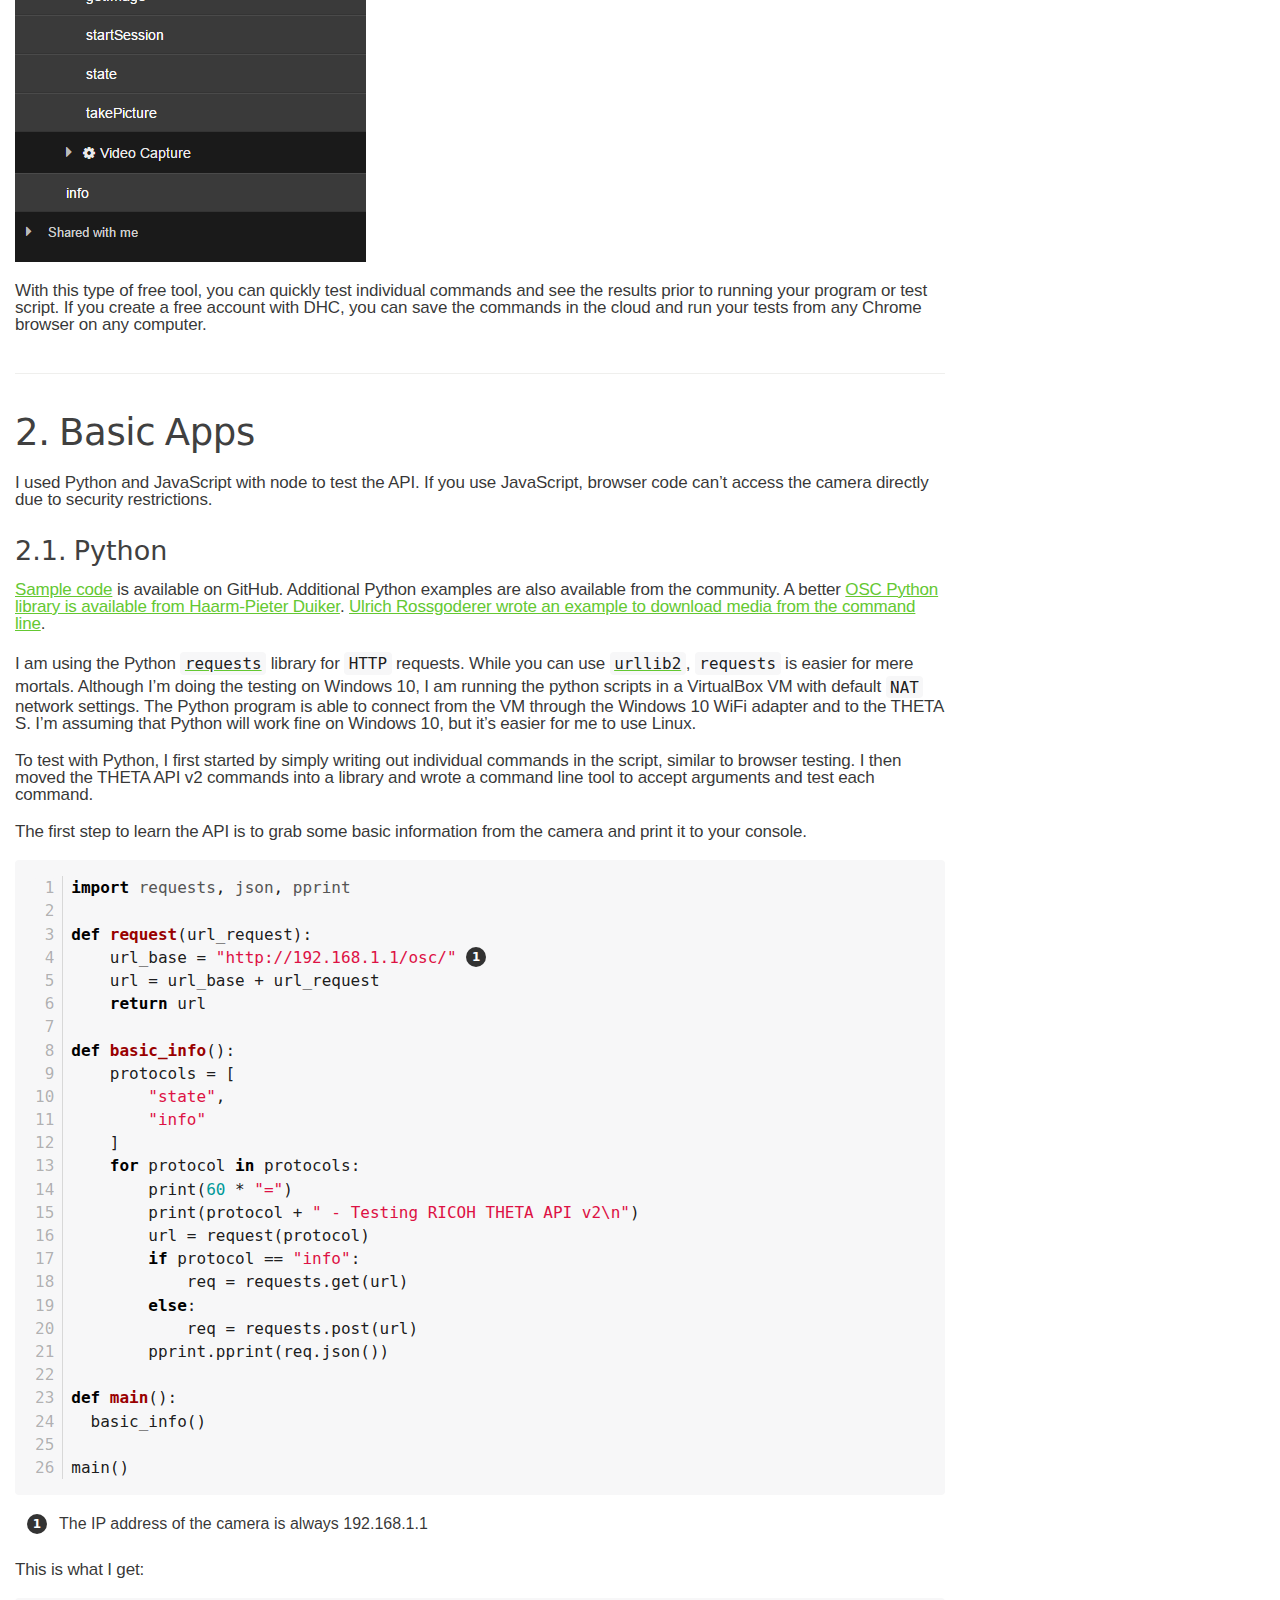
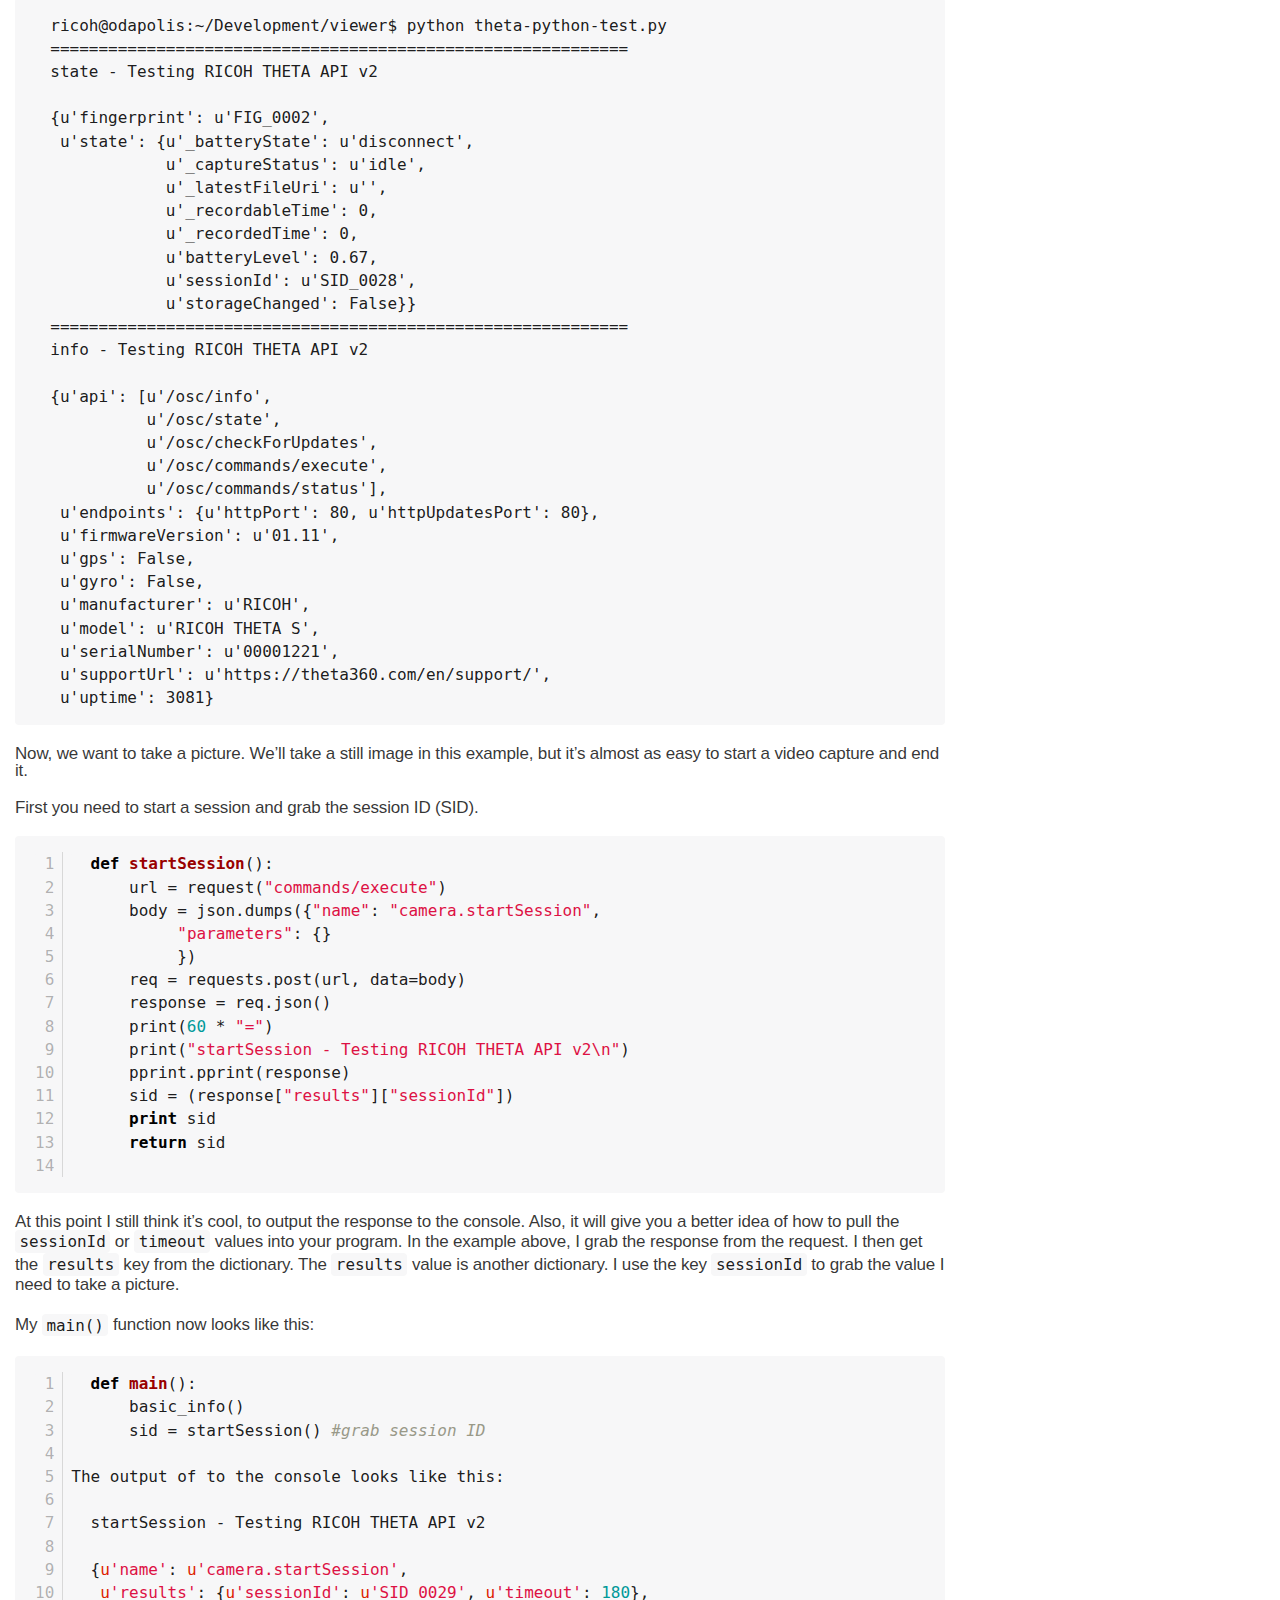
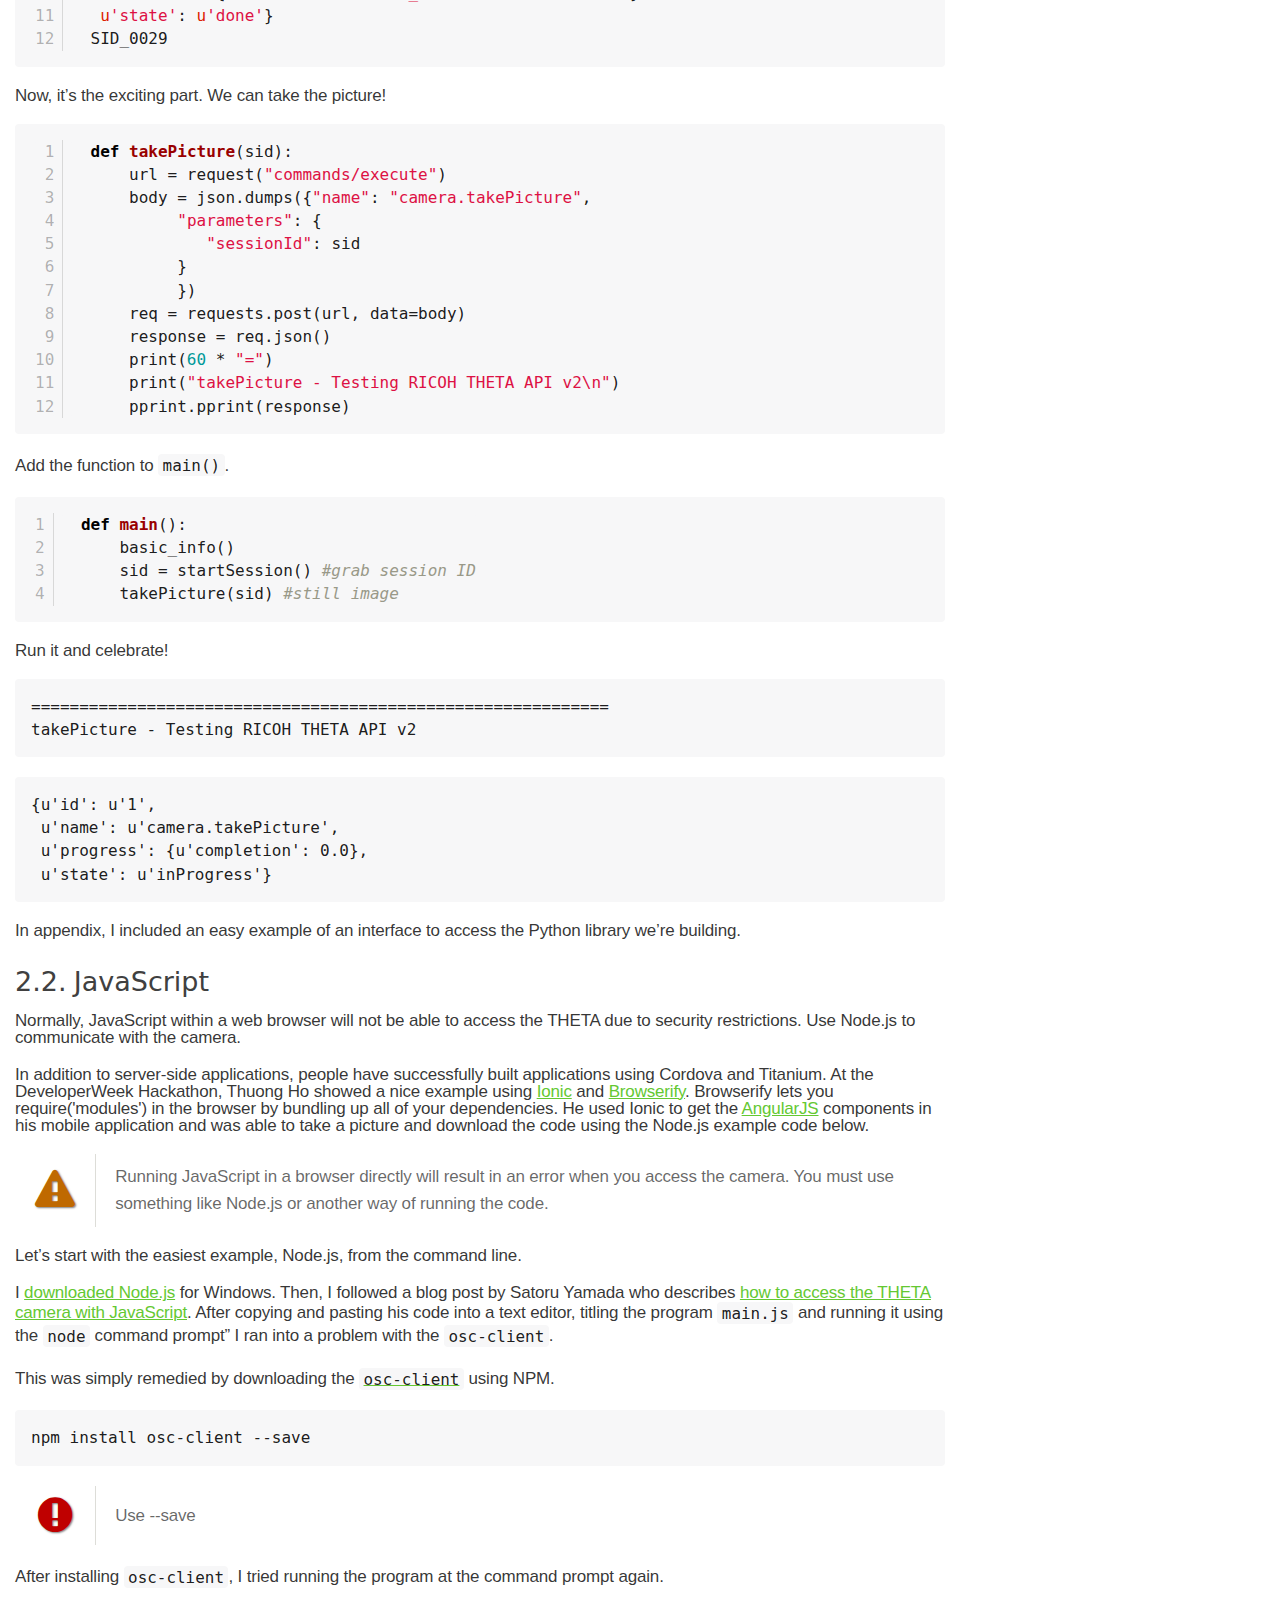
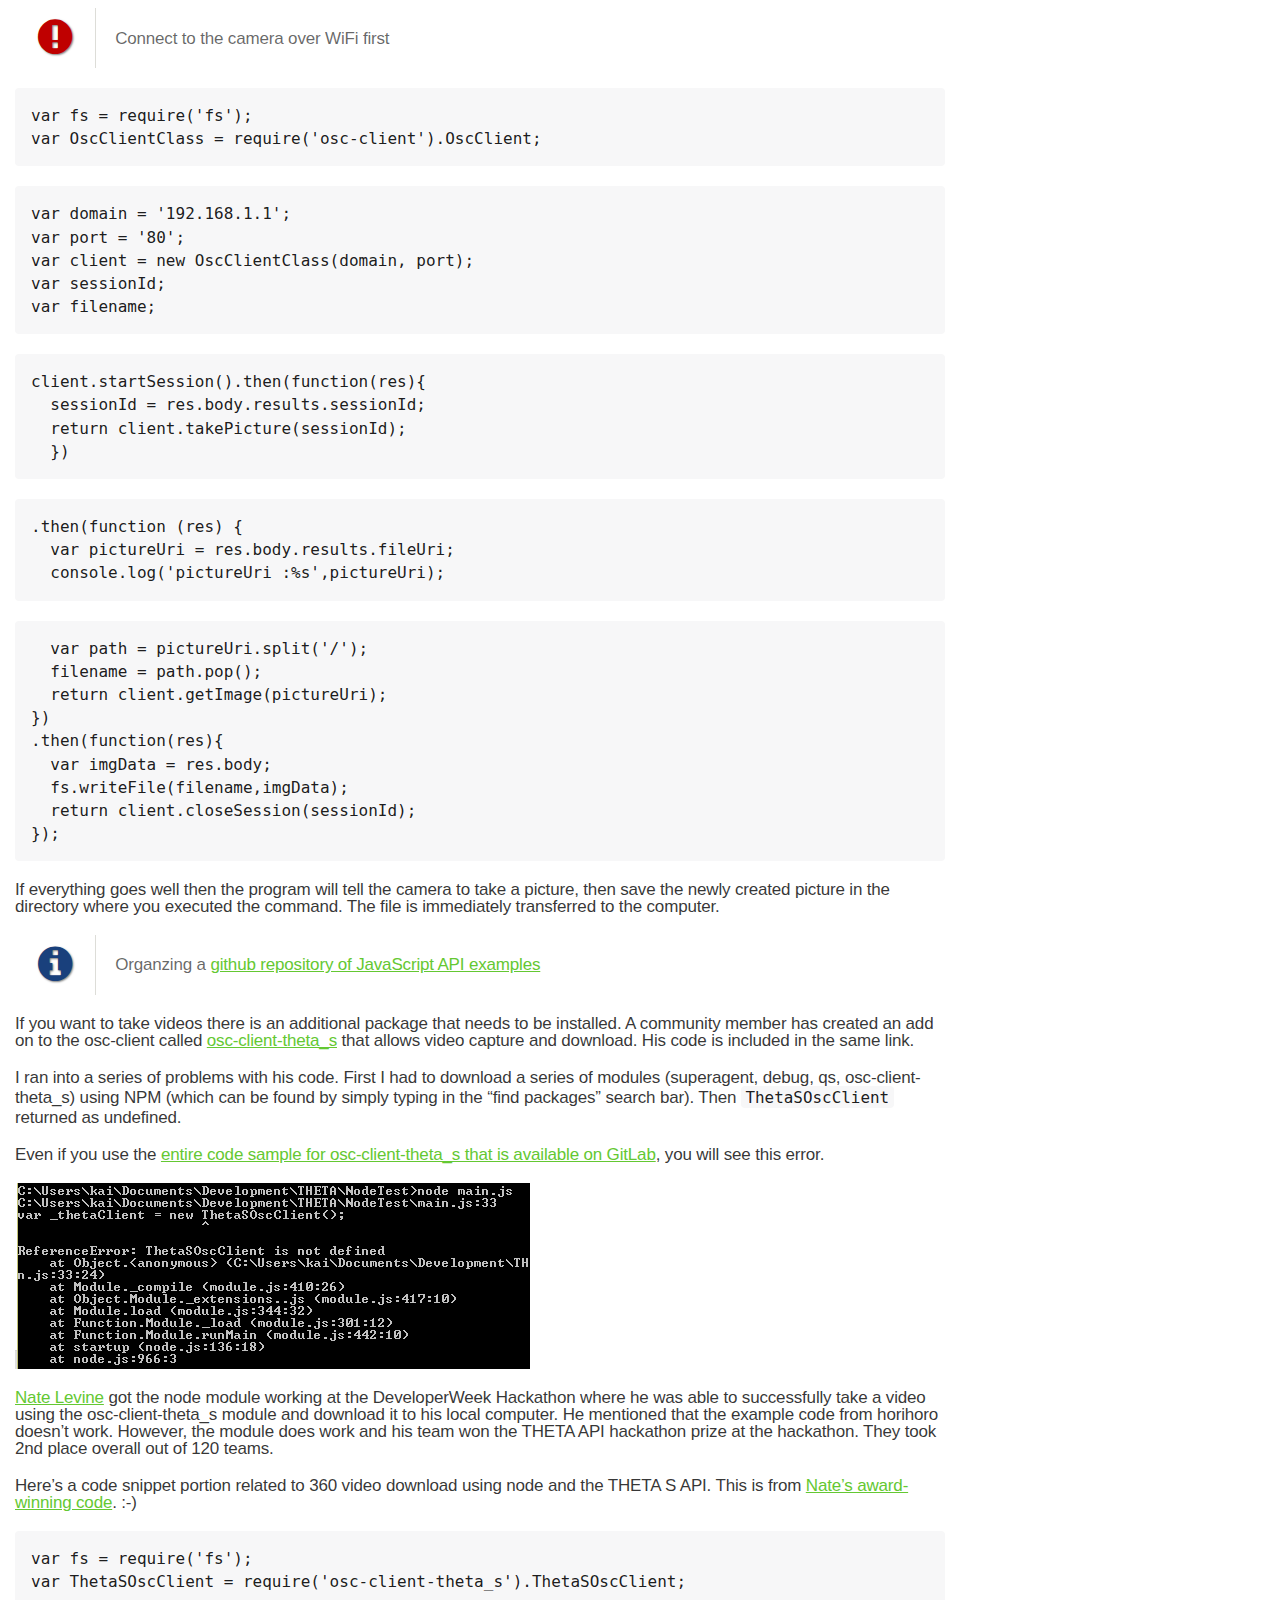
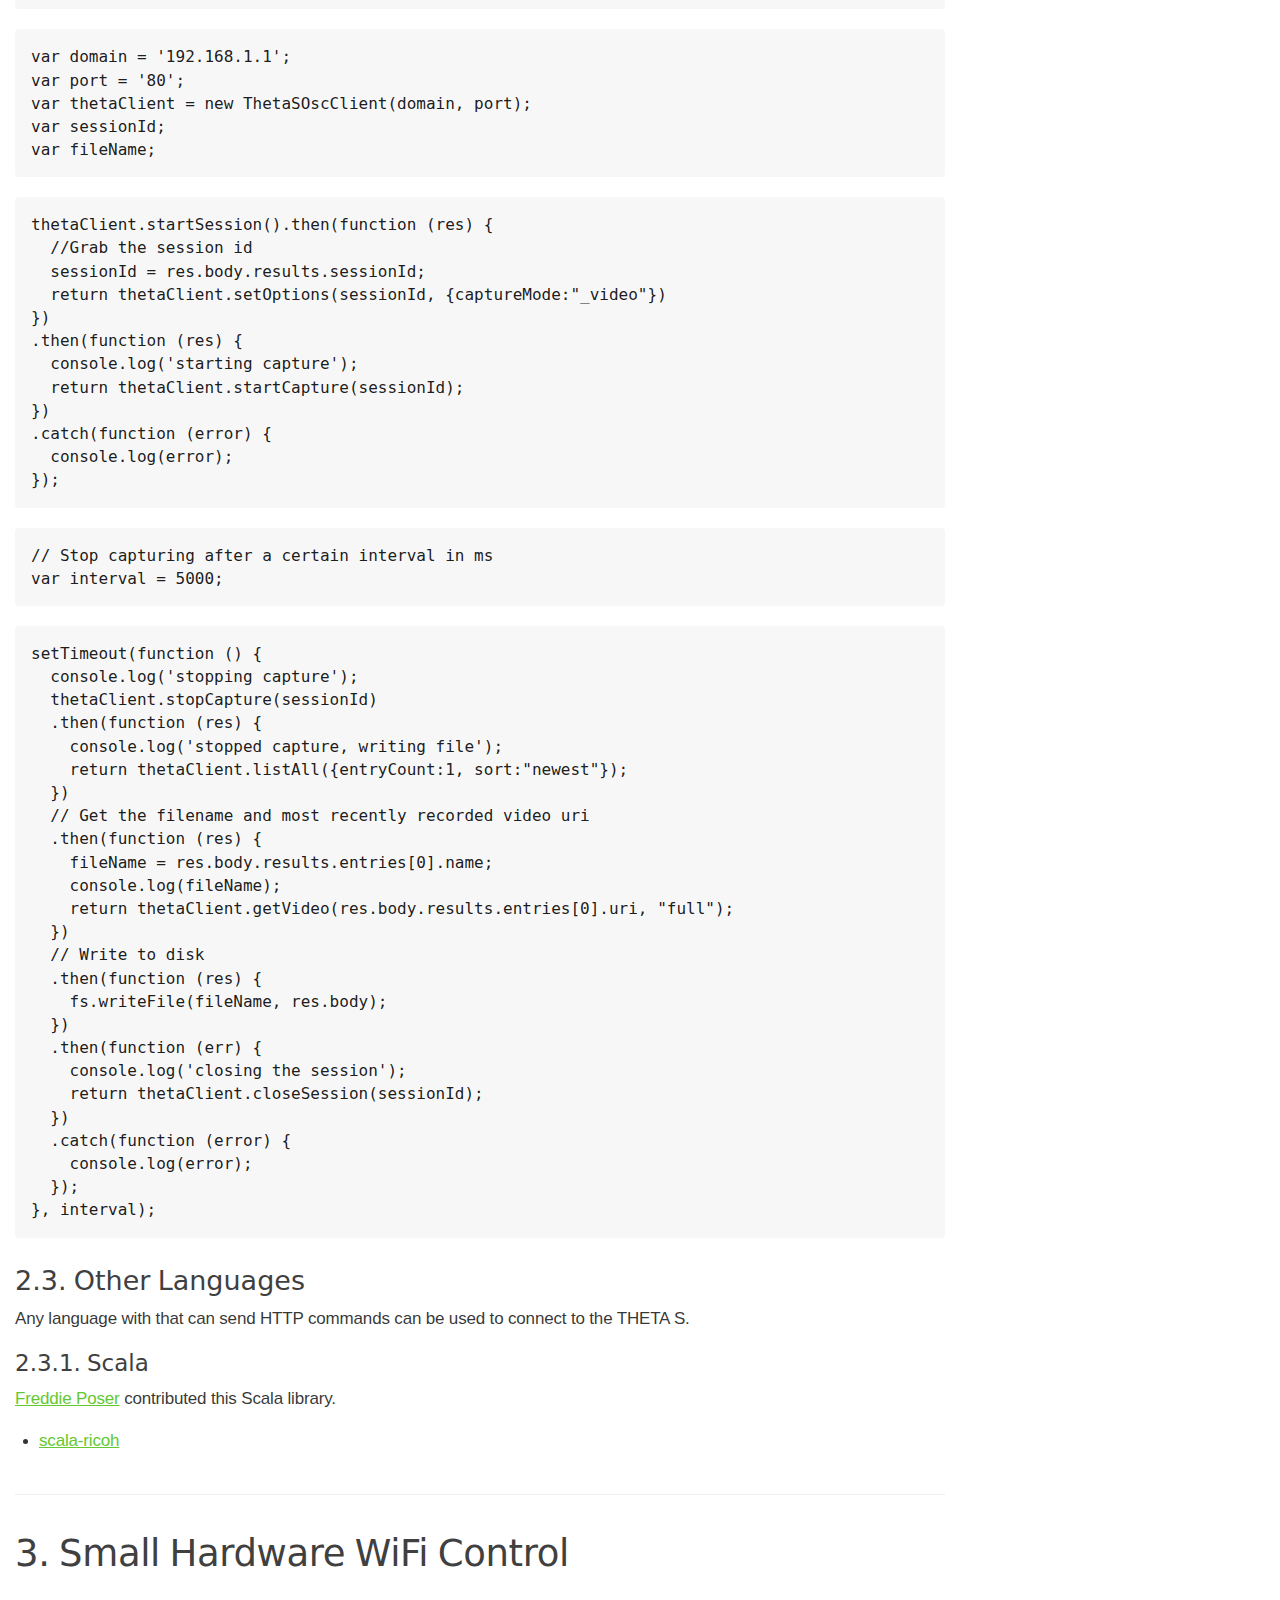
==== commit 802cb0bf: "updated contact information" ====
--- a/ricoh_theta_s.html
+++ b/ricoh_theta_s.html
@@ -1048,17 +1048,18 @@
 <div class="paragraph">
 <p>Start the session.</p>
 </div>
-<div class="literalblock">
-<div class="content">
-<pre>192.168.1.1/osc/commands/execute</pre>
-</div>
-</div>
-<div class="literalblock">
-<div class="content">
-<pre>{
-  "name": "camera.startSession",
-  "parameters": {}
-}</pre>
+<div class="paragraph">
+<p><a href="https://developers.theta360.com/en/docs/v2.0/api_reference/">API v2.0</a> and
+<a href="https://developers.theta360.com/en/docs/v2.1/api_reference/">API v2.1</a> are used with WiFi.</p>
+</div>
+<div class="listingblock">
+<div class="content">
+<pre class="CodeRay highlight"><code data-lang="javascript">  <span class="float">192.168</span><span class="float">.1</span><span class="float">.1</span>/osc/commands/execute
+
+  {
+    <span class="key"><span class="delimiter">&quot;</span><span class="content">name</span><span class="delimiter">&quot;</span></span>: <span class="string"><span class="delimiter">&quot;</span><span class="content">camera.startSession</span><span class="delimiter">&quot;</span></span>,
+    <span class="key"><span class="delimiter">&quot;</span><span class="content">parameters</span><span class="delimiter">&quot;</span></span>: {}
+  }</code></pre>
 </div>
 </div>
 <div class="paragraph">
@@ -3791,7 +3792,7 @@
 </div>
 <div id="footer">
 <div id="footer-text">
-Last updated 2016-08-17 08:23:33 PDT
+Last updated 2016-08-17 08:25:22 PDT
 </div>
 </div>
 </body>
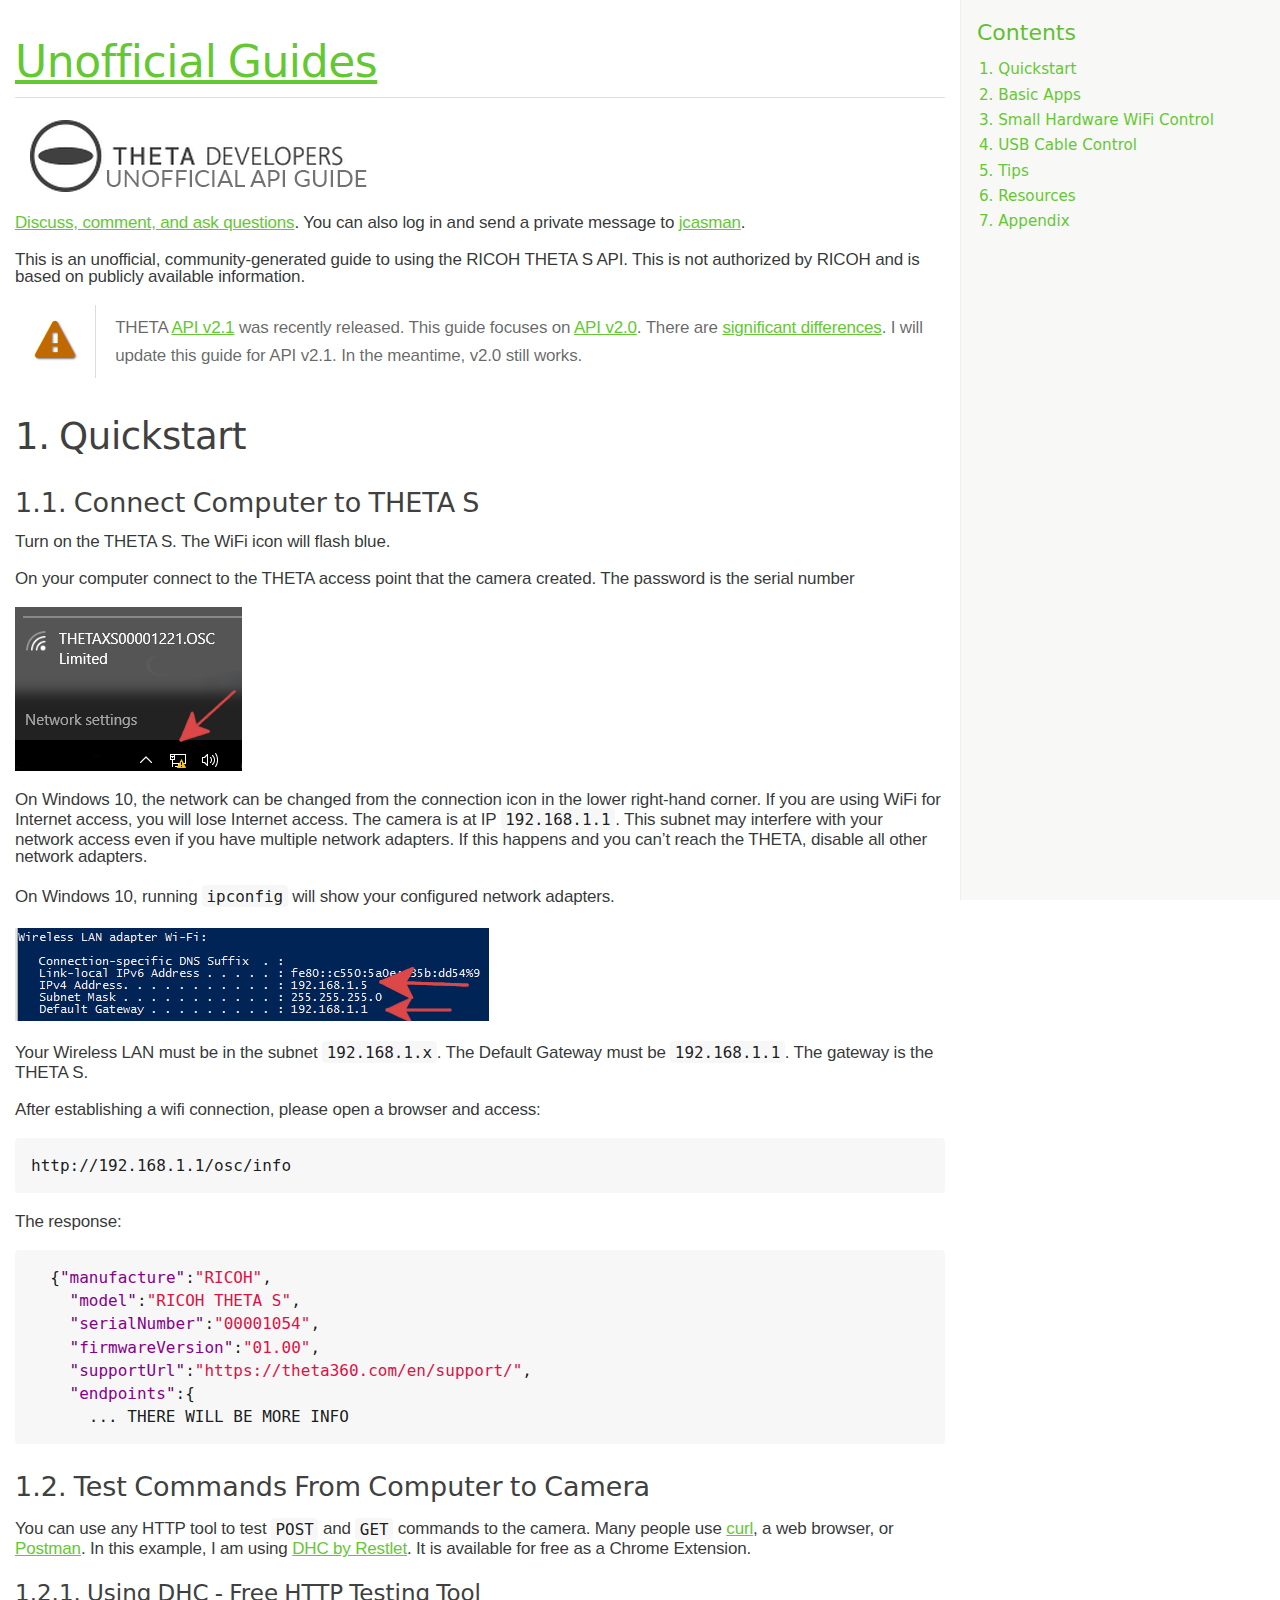
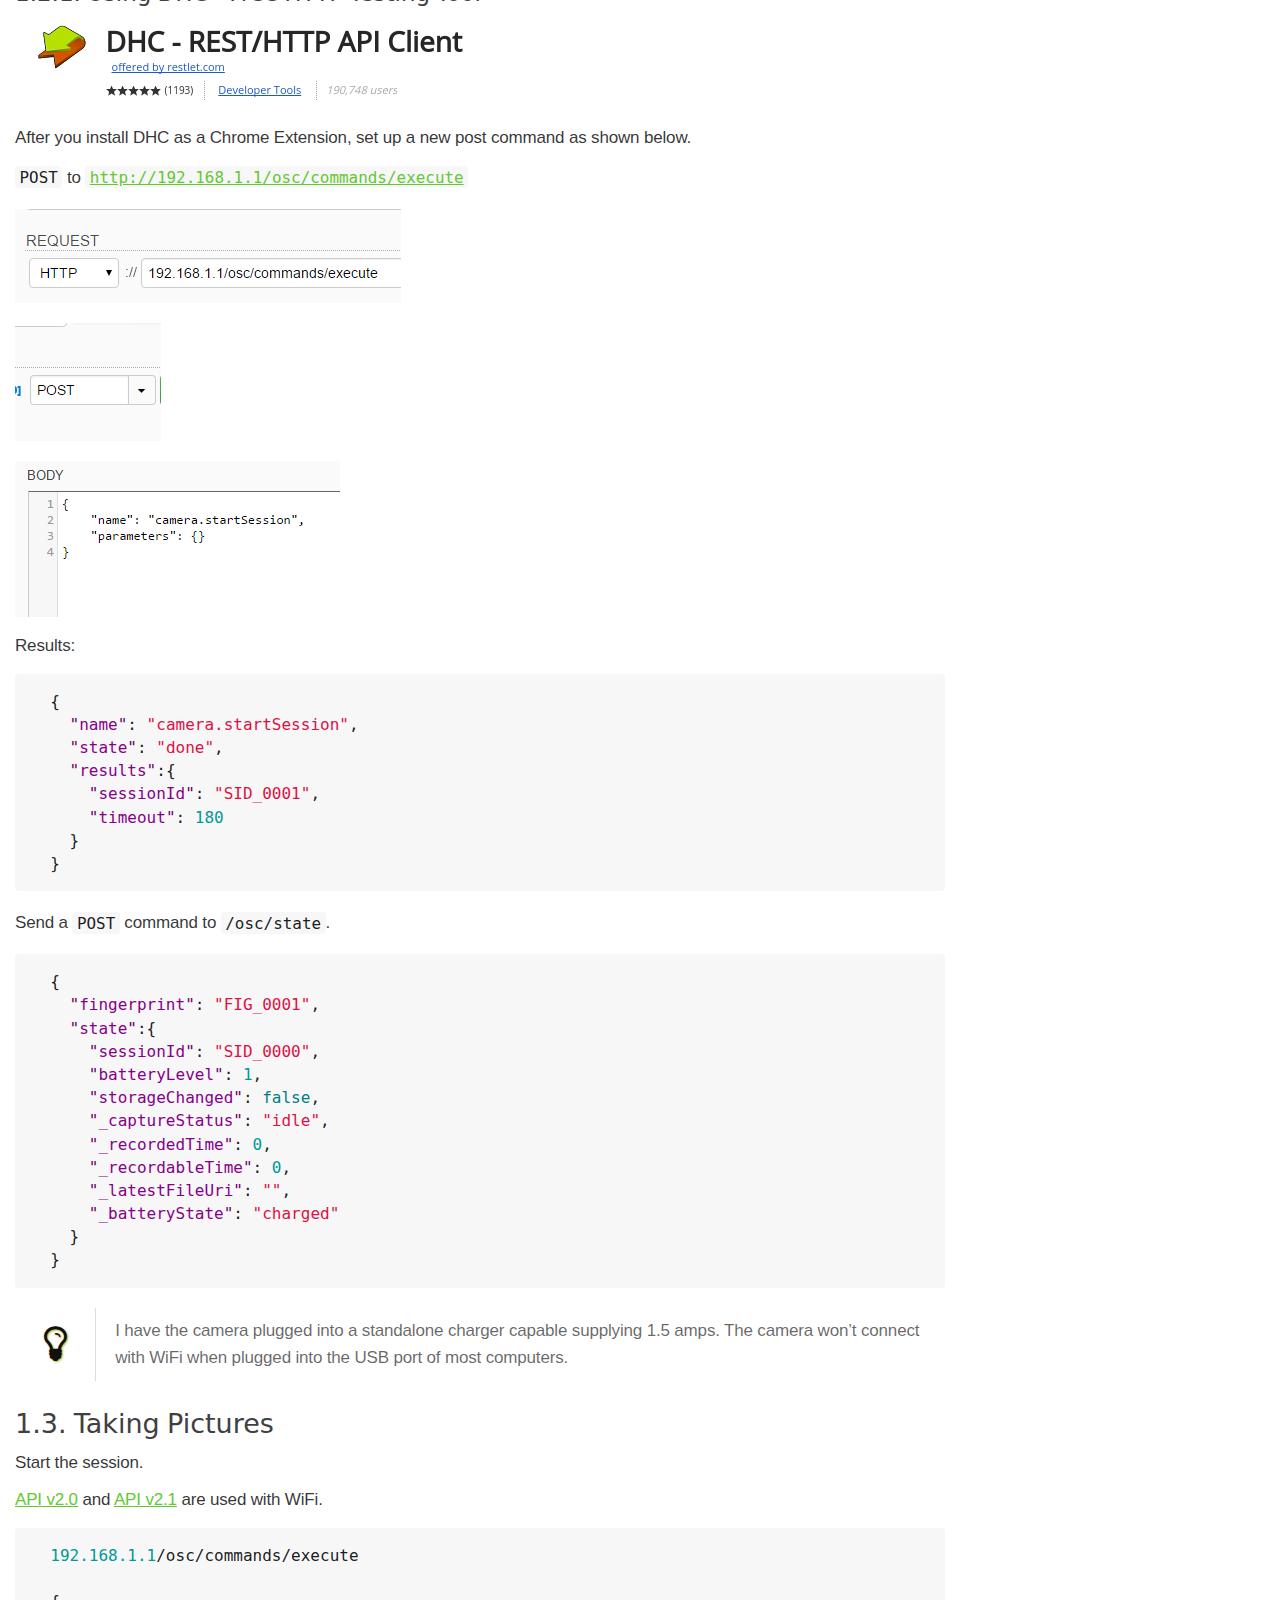
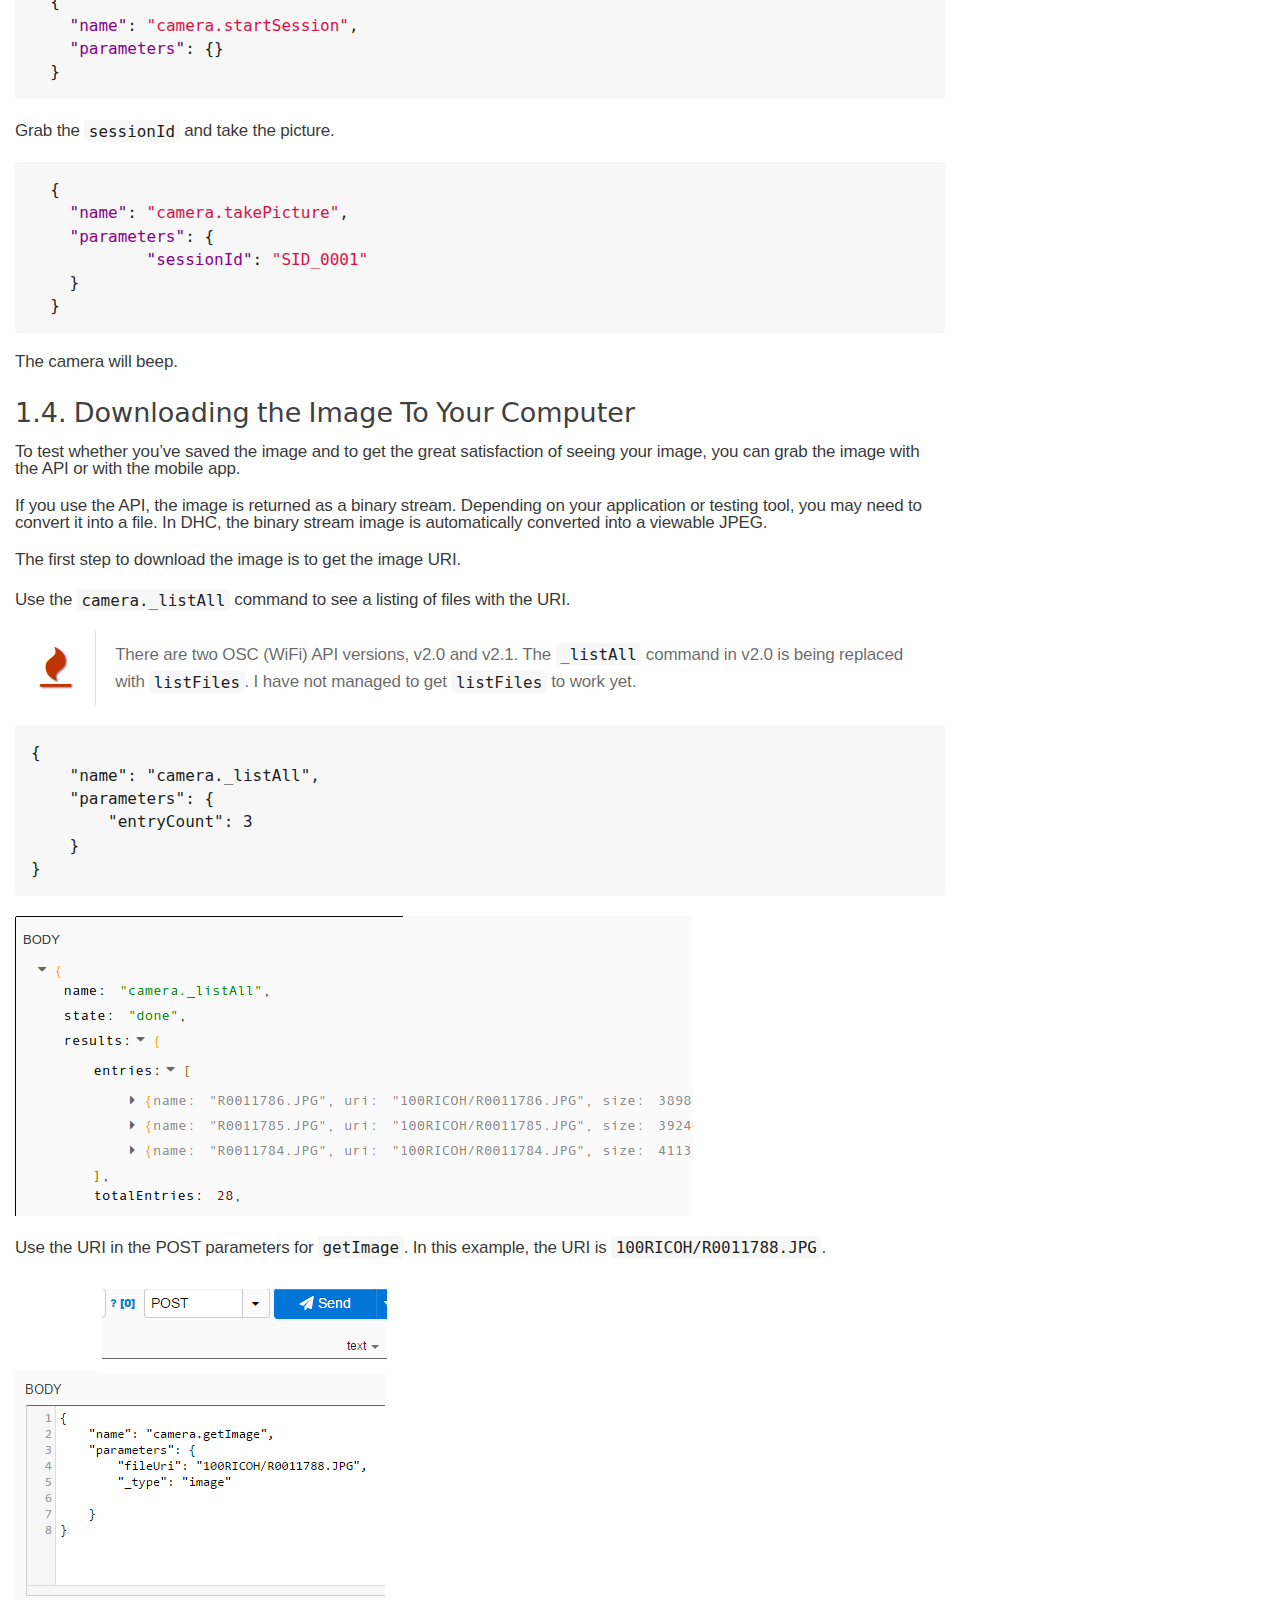
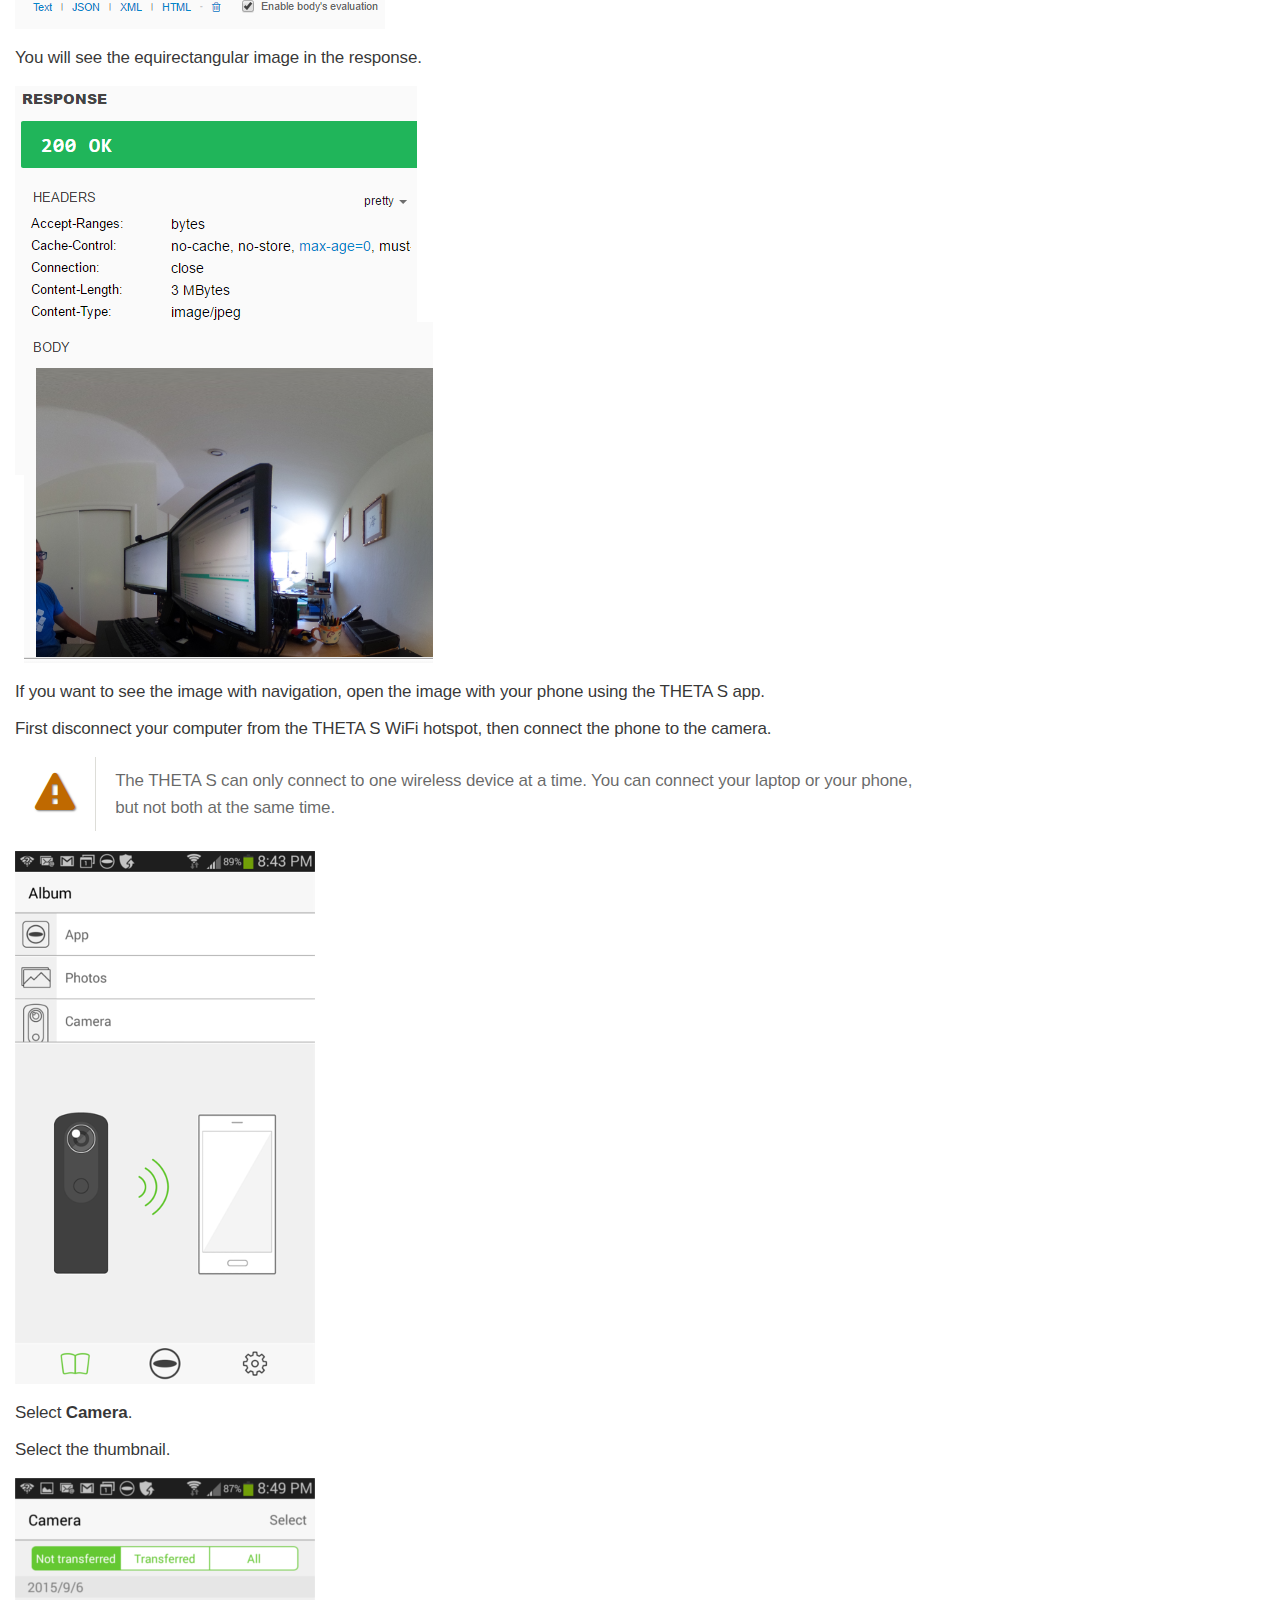
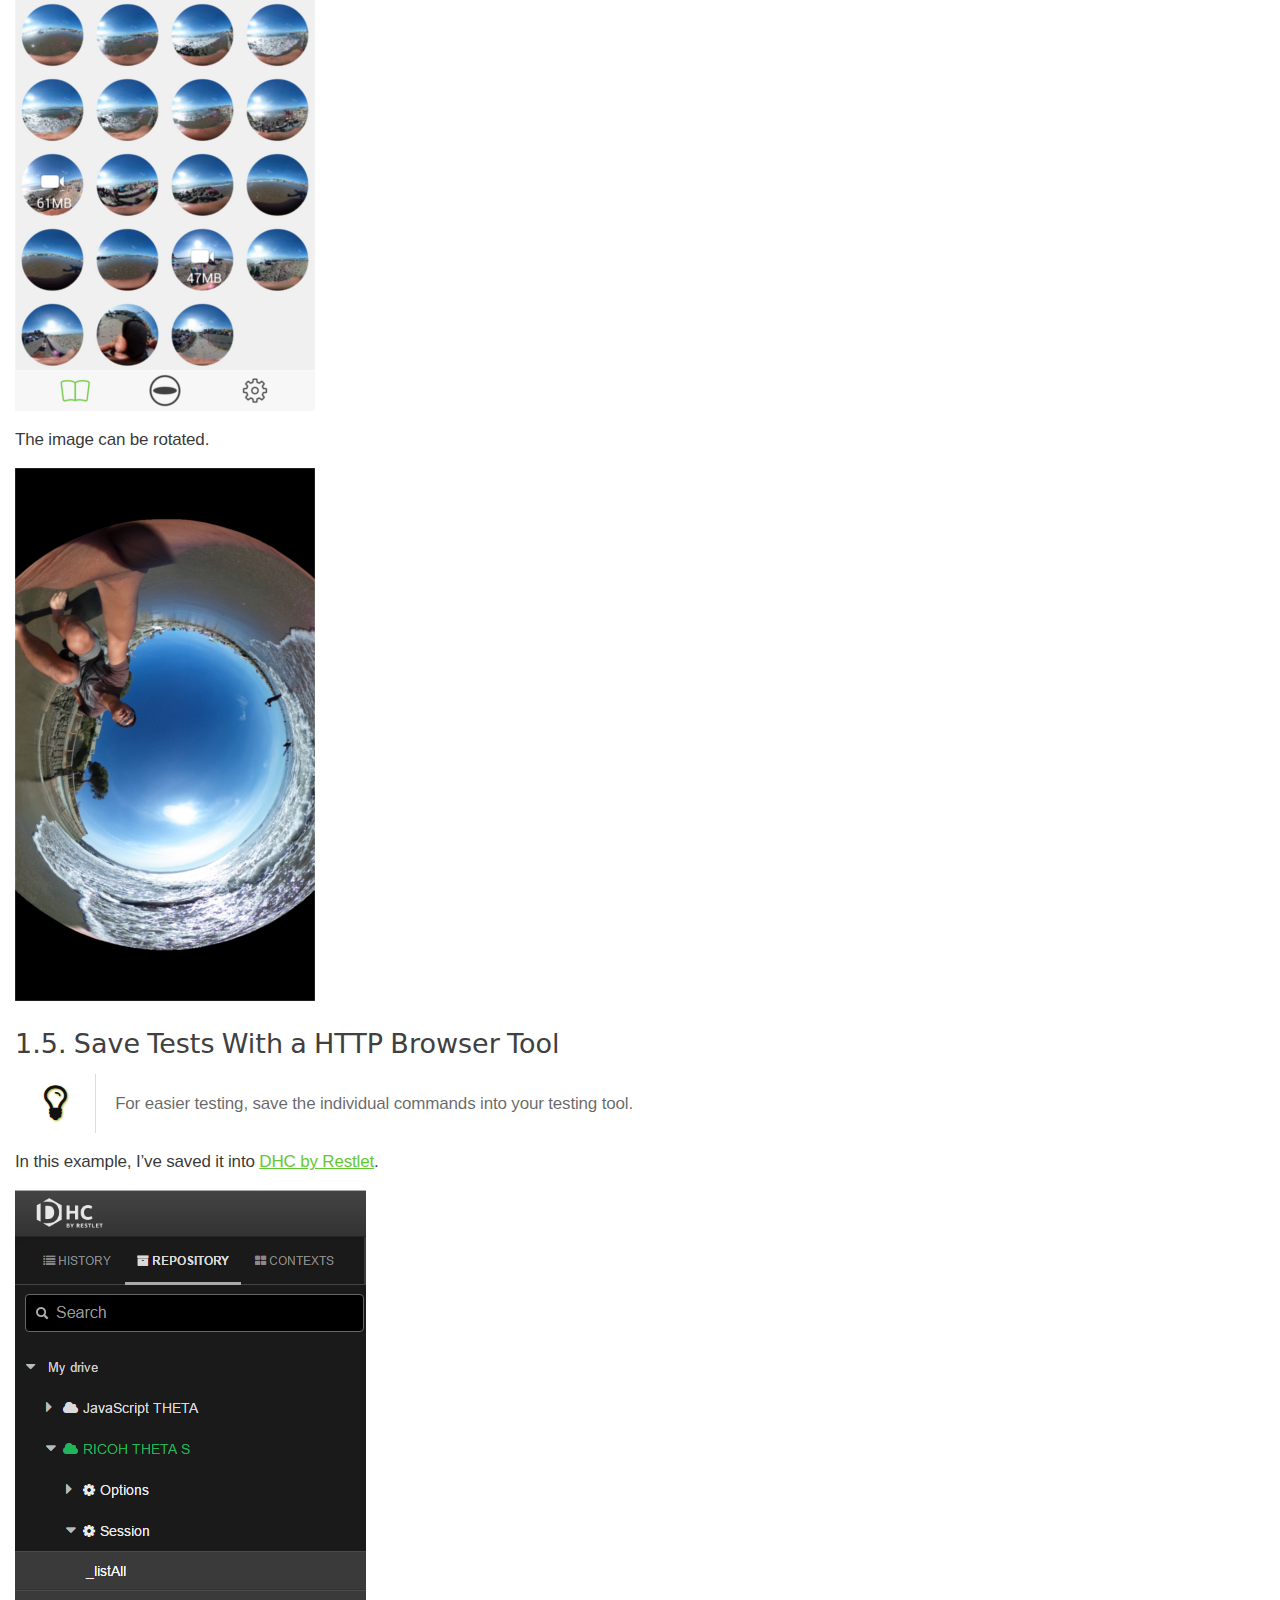
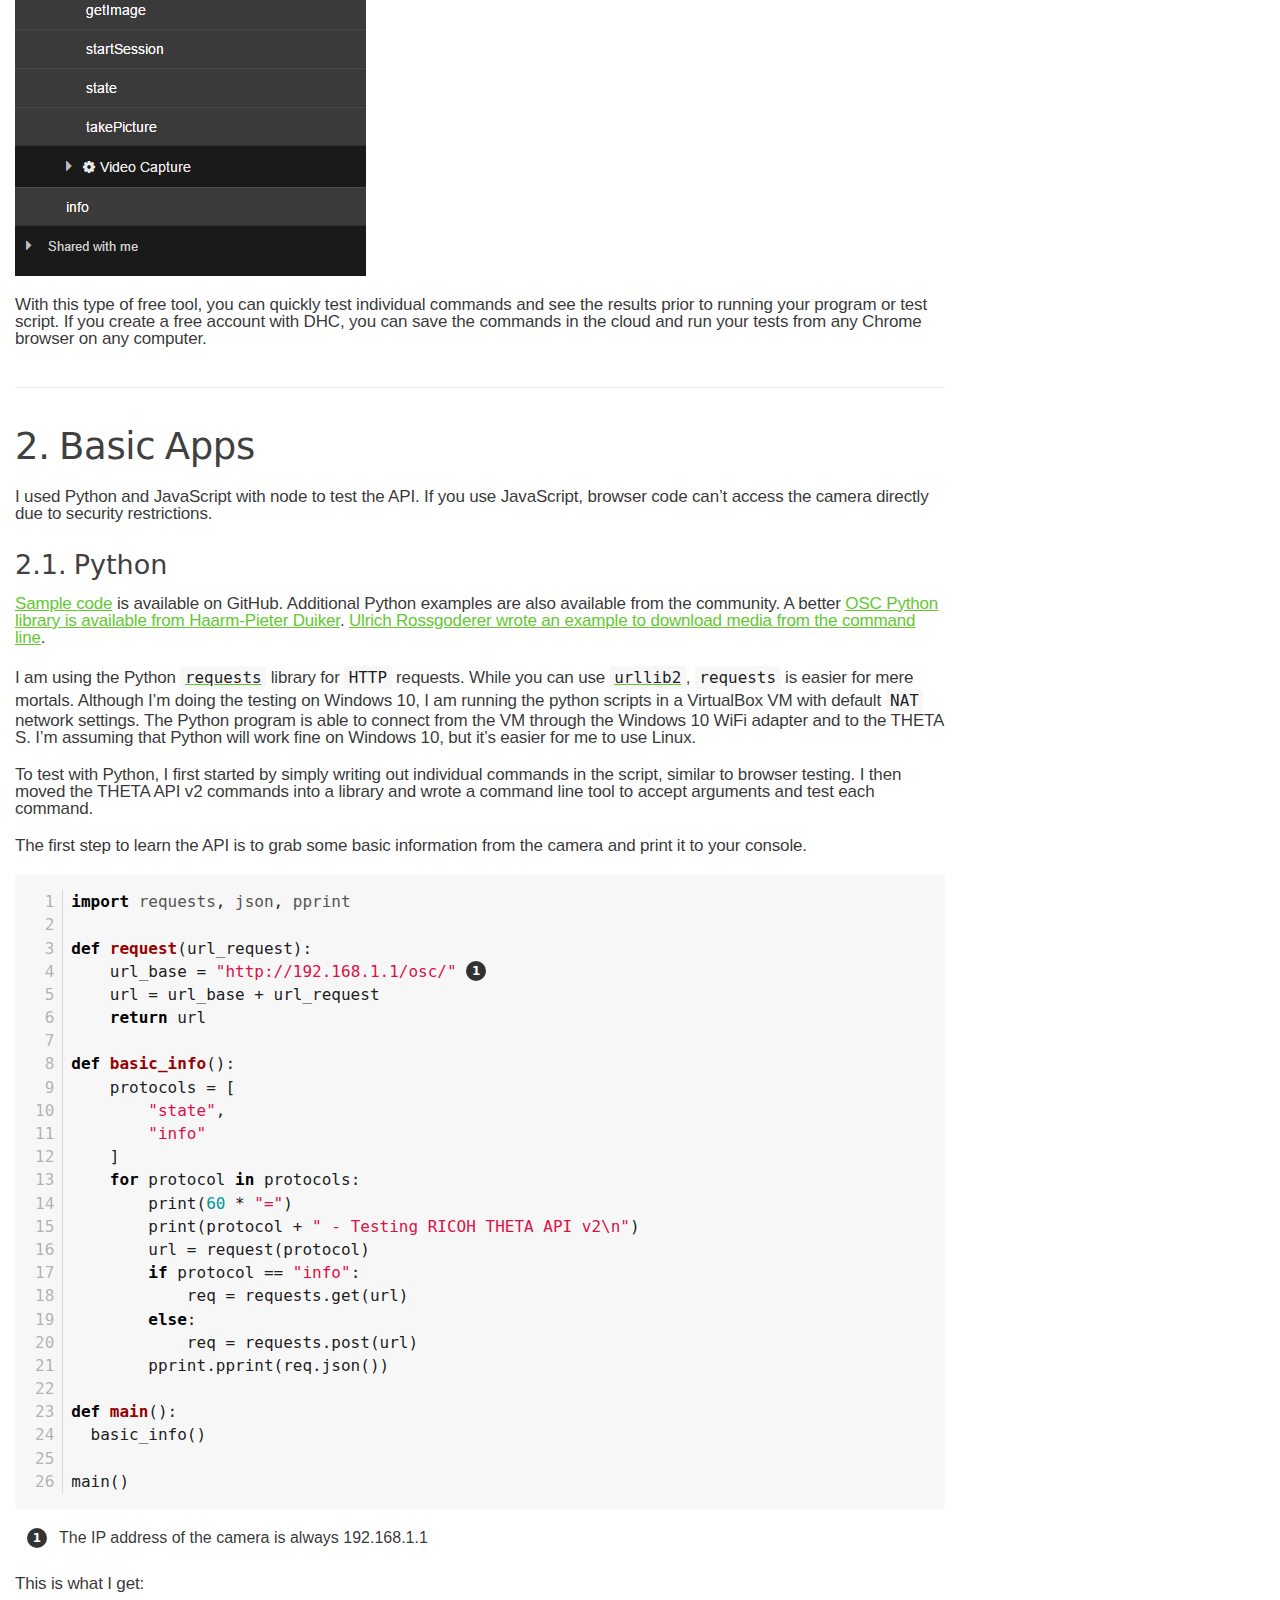
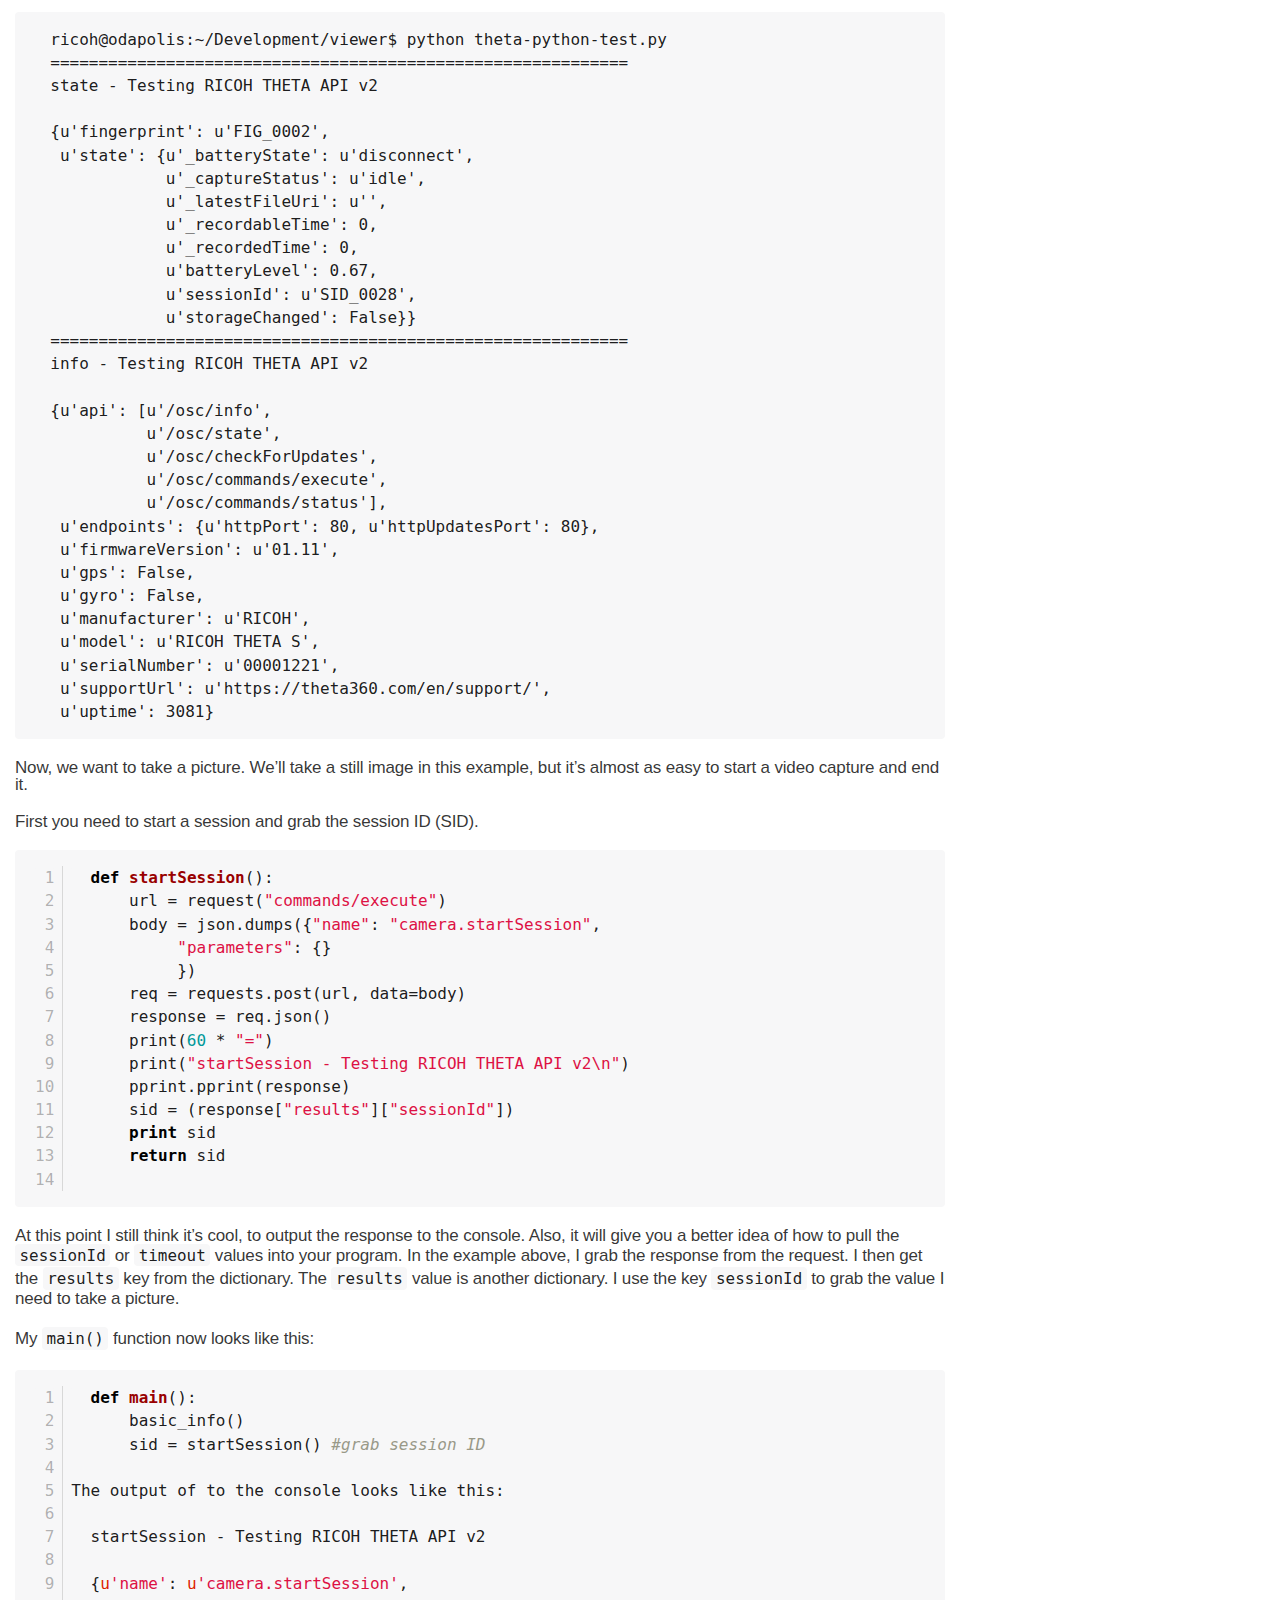
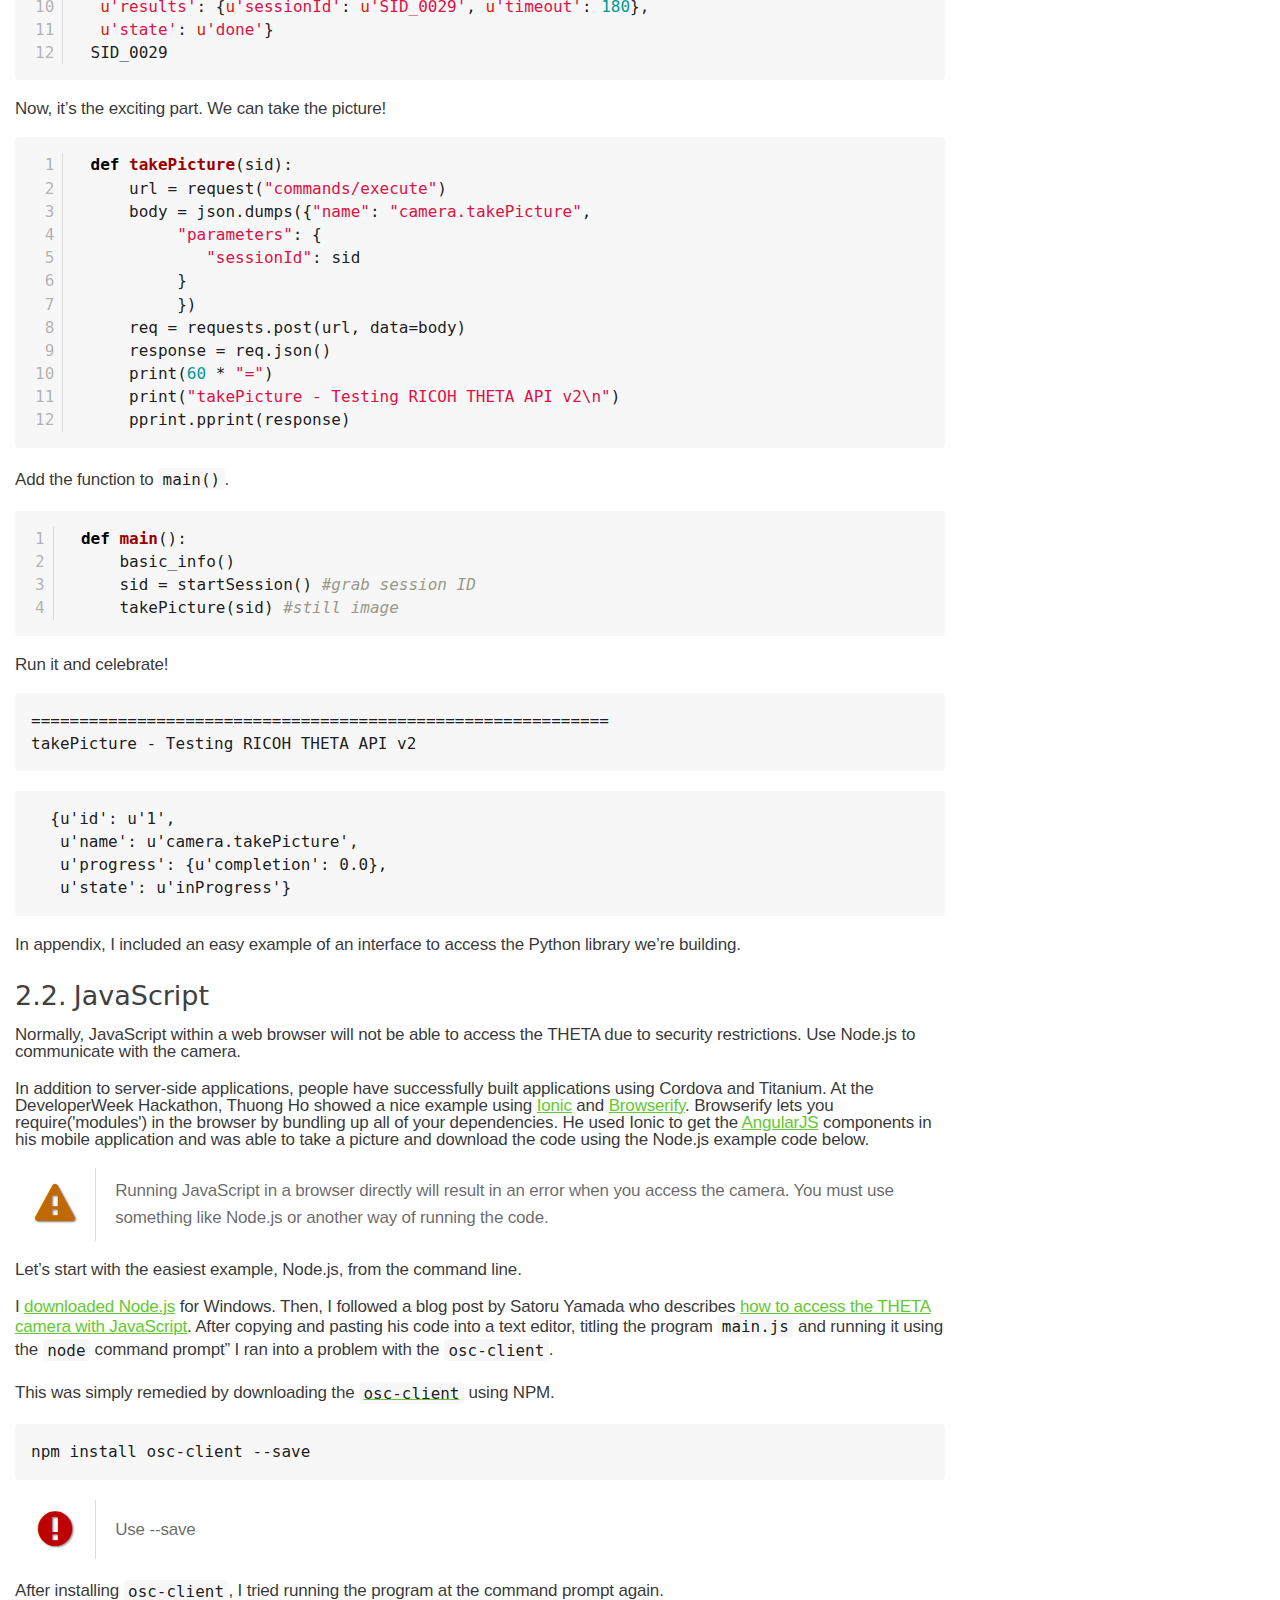
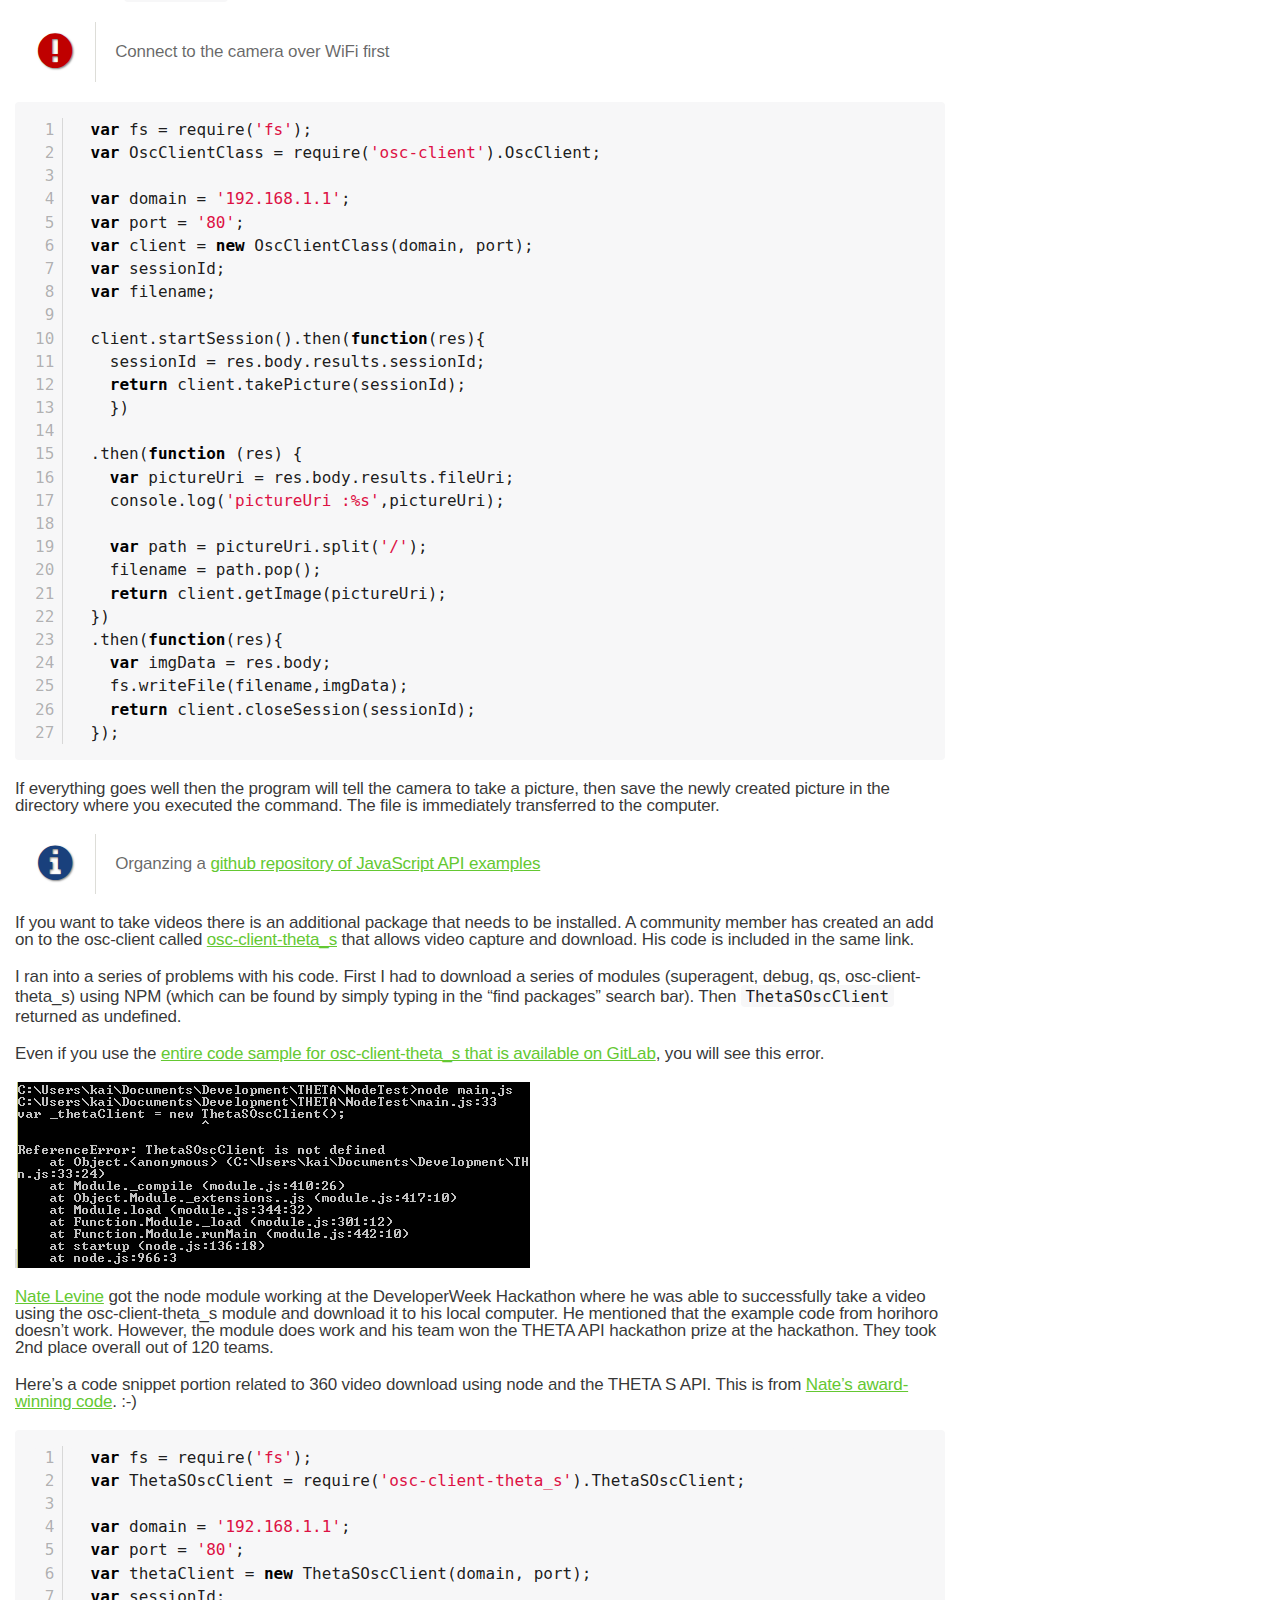
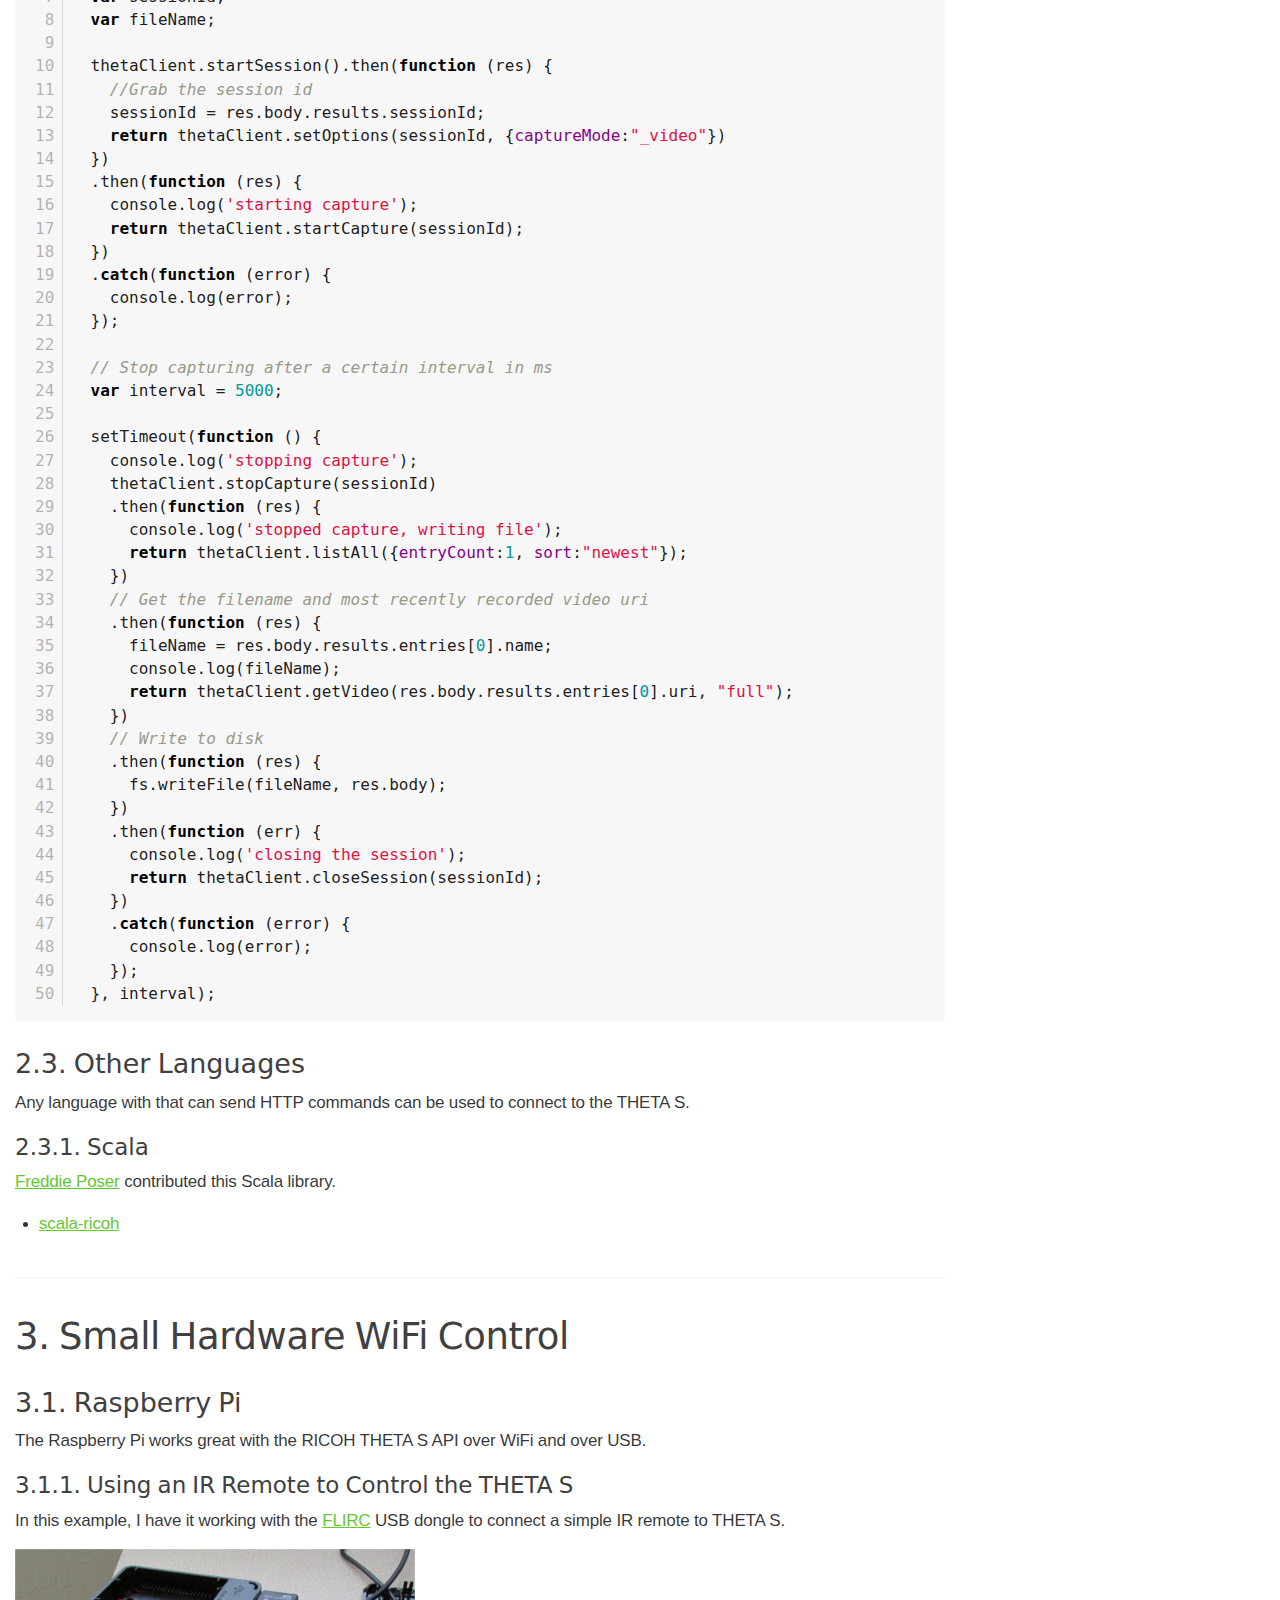
==== commit ee105c43: "inserted warning about different API versions" ====
--- a/ricoh_theta_s.html
+++ b/ricoh_theta_s.html
@@ -878,14 +878,17 @@
 <p>This is an unofficial, community-generated guide to using the RICOH THETA S API.
 This is not authorized by RICOH and is based on publicly available information.</p>
 </div>
-<div class="admonitionblock tip">
+<div class="admonitionblock warning">
 <table>
 <tr>
 <td class="icon">
-<i class="fa icon-tip" title="Tip"></i>
+<i class="fa icon-warning" title="Warning"></i>
 </td>
 <td class="content">
-<a href="http://theta360.guide/ecosystem/"><strong>Register for the THETA Developer Ecosystem</strong></a>
+THETA <a href="https://developers.theta360.com/en/docs/v2.1/api_reference/">API v2.1</a> was recently released. This guide
+focuses on <a href="https://developers.theta360.com/en/docs/v2.0/api_reference/">API v2.0</a>. There are
+<a href="http://lists.theta360.guide/t/new-theta-api-version-2-1/202">significant differences</a>. I will
+update this guide for API v2.1. In the meantime, v2.0 still works.
 </td>
 </tr>
 </table>
@@ -941,15 +944,15 @@
 <div class="paragraph">
 <p>The response:</p>
 </div>
-<div class="literalblock">
-<div class="content">
-<pre>{"manufacture":"RICOH",
-  "model":"RICOH THETA S",
-  "serialNumber":"00001054",
-  "firmwareVersion":"01.00",
-  "supportUrl":"https://theta360.com/en/support/",
-  "endpoints":{
-    ... THERE WILL BE MORE INFO</pre>
+<div class="listingblock">
+<div class="content">
+<pre class="CodeRay highlight"><code data-lang="javascript">  {<span class="key"><span class="delimiter">&quot;</span><span class="content">manufacture</span><span class="delimiter">&quot;</span></span>:<span class="string"><span class="delimiter">&quot;</span><span class="content">RICOH</span><span class="delimiter">&quot;</span></span>,
+    <span class="key"><span class="delimiter">&quot;</span><span class="content">model</span><span class="delimiter">&quot;</span></span>:<span class="string"><span class="delimiter">&quot;</span><span class="content">RICOH THETA S</span><span class="delimiter">&quot;</span></span>,
+    <span class="key"><span class="delimiter">&quot;</span><span class="content">serialNumber</span><span class="delimiter">&quot;</span></span>:<span class="string"><span class="delimiter">&quot;</span><span class="content">00001054</span><span class="delimiter">&quot;</span></span>,
+    <span class="key"><span class="delimiter">&quot;</span><span class="content">firmwareVersion</span><span class="delimiter">&quot;</span></span>:<span class="string"><span class="delimiter">&quot;</span><span class="content">01.00</span><span class="delimiter">&quot;</span></span>,
+    <span class="key"><span class="delimiter">&quot;</span><span class="content">supportUrl</span><span class="delimiter">&quot;</span></span>:<span class="string"><span class="delimiter">&quot;</span><span class="content">https://theta360.com/en/support/</span><span class="delimiter">&quot;</span></span>,
+    <span class="key"><span class="delimiter">&quot;</span><span class="content">endpoints</span><span class="delimiter">&quot;</span></span>:{
+      ... THERE WILL BE MORE INFO</code></pre>
 </div>
 </div>
 </div>
@@ -995,36 +998,36 @@
 <div class="paragraph">
 <p>Results:</p>
 </div>
-<div class="literalblock">
-<div class="content">
-<pre>{
-  "name": "camera.startSession",
-  "state": "done",
-  "results":{
-    "sessionId": "SID_0001",
-    "timeout": 180
-  }
-}</pre>
+<div class="listingblock">
+<div class="content">
+<pre class="CodeRay highlight"><code data-lang="javascript">  {
+    <span class="key"><span class="delimiter">&quot;</span><span class="content">name</span><span class="delimiter">&quot;</span></span>: <span class="string"><span class="delimiter">&quot;</span><span class="content">camera.startSession</span><span class="delimiter">&quot;</span></span>,
+    <span class="key"><span class="delimiter">&quot;</span><span class="content">state</span><span class="delimiter">&quot;</span></span>: <span class="string"><span class="delimiter">&quot;</span><span class="content">done</span><span class="delimiter">&quot;</span></span>,
+    <span class="key"><span class="delimiter">&quot;</span><span class="content">results</span><span class="delimiter">&quot;</span></span>:{
+      <span class="key"><span class="delimiter">&quot;</span><span class="content">sessionId</span><span class="delimiter">&quot;</span></span>: <span class="string"><span class="delimiter">&quot;</span><span class="content">SID_0001</span><span class="delimiter">&quot;</span></span>,
+      <span class="key"><span class="delimiter">&quot;</span><span class="content">timeout</span><span class="delimiter">&quot;</span></span>: <span class="integer">180</span>
+    }
+  }</code></pre>
 </div>
 </div>
 <div class="paragraph">
 <p>Send a <code>POST</code> command to <code>/osc/state</code>.</p>
 </div>
-<div class="literalblock">
-<div class="content">
-<pre>{
-  "fingerprint": "FIG_0001",
-  "state":{
-    "sessionId": "SID_0000",
-    "batteryLevel": 1,
-    "storageChanged": false,
-    "_captureStatus": "idle",
-    "_recordedTime": 0,
-    "_recordableTime": 0,
-    "_latestFileUri": "",
-    "_batteryState": "charged"
-  }
-}</pre>
+<div class="listingblock">
+<div class="content">
+<pre class="CodeRay highlight"><code data-lang="javascript">  {
+    <span class="key"><span class="delimiter">&quot;</span><span class="content">fingerprint</span><span class="delimiter">&quot;</span></span>: <span class="string"><span class="delimiter">&quot;</span><span class="content">FIG_0001</span><span class="delimiter">&quot;</span></span>,
+    <span class="key"><span class="delimiter">&quot;</span><span class="content">state</span><span class="delimiter">&quot;</span></span>:{
+      <span class="key"><span class="delimiter">&quot;</span><span class="content">sessionId</span><span class="delimiter">&quot;</span></span>: <span class="string"><span class="delimiter">&quot;</span><span class="content">SID_0000</span><span class="delimiter">&quot;</span></span>,
+      <span class="key"><span class="delimiter">&quot;</span><span class="content">batteryLevel</span><span class="delimiter">&quot;</span></span>: <span class="integer">1</span>,
+      <span class="key"><span class="delimiter">&quot;</span><span class="content">storageChanged</span><span class="delimiter">&quot;</span></span>: <span class="predefined-constant">false</span>,
+      <span class="key"><span class="delimiter">&quot;</span><span class="content">_captureStatus</span><span class="delimiter">&quot;</span></span>: <span class="string"><span class="delimiter">&quot;</span><span class="content">idle</span><span class="delimiter">&quot;</span></span>,
+      <span class="key"><span class="delimiter">&quot;</span><span class="content">_recordedTime</span><span class="delimiter">&quot;</span></span>: <span class="integer">0</span>,
+      <span class="key"><span class="delimiter">&quot;</span><span class="content">_recordableTime</span><span class="delimiter">&quot;</span></span>: <span class="integer">0</span>,
+      <span class="key"><span class="delimiter">&quot;</span><span class="content">_latestFileUri</span><span class="delimiter">&quot;</span></span>: <span class="string"><span class="delimiter">&quot;</span><span class="delimiter">&quot;</span></span>,
+      <span class="key"><span class="delimiter">&quot;</span><span class="content">_batteryState</span><span class="delimiter">&quot;</span></span>: <span class="string"><span class="delimiter">&quot;</span><span class="content">charged</span><span class="delimiter">&quot;</span></span>
+    }
+  }</code></pre>
 </div>
 </div>
 <div class="admonitionblock tip">
@@ -1065,14 +1068,14 @@
 <div class="paragraph">
 <p>Grab the <code>sessionId</code> and take the picture.</p>
 </div>
-<div class="literalblock">
-<div class="content">
-<pre>{
-  "name": "camera.takePicture",
-  "parameters": {
-  	"sessionId": "SID_0001"
-  }
-}</pre>
+<div class="listingblock">
+<div class="content">
+<pre class="CodeRay highlight"><code data-lang="javascript">  {
+    <span class="key"><span class="delimiter">&quot;</span><span class="content">name</span><span class="delimiter">&quot;</span></span>: <span class="string"><span class="delimiter">&quot;</span><span class="content">camera.takePicture</span><span class="delimiter">&quot;</span></span>,
+    <span class="key"><span class="delimiter">&quot;</span><span class="content">parameters</span><span class="delimiter">&quot;</span></span>: {
+            <span class="key"><span class="delimiter">&quot;</span><span class="content">sessionId</span><span class="delimiter">&quot;</span></span>: <span class="string"><span class="delimiter">&quot;</span><span class="content">SID_0001</span><span class="delimiter">&quot;</span></span>
+    }
+  }</code></pre>
 </div>
 </div>
 <div class="paragraph">
@@ -1512,12 +1515,12 @@
 takePicture - Testing RICOH THETA API v2</pre>
 </div>
 </div>
-<div class="literalblock">
-<div class="content">
-<pre>{u'id': u'1',
- u'name': u'camera.takePicture',
- u'progress': {u'completion': 0.0},
- u'state': u'inProgress'}</pre>
+<div class="listingblock">
+<div class="content">
+<pre class="CodeRay highlight"><code>  {u'id': u'1',
+   u'name': u'camera.takePicture',
+   u'progress': {u'completion': 0.0},
+   u'state': u'inProgress'}</code></pre>
 </div>
 </div>
 <div class="paragraph">
@@ -1610,47 +1613,65 @@
 </tr>
 </table>
 </div>
-<div class="literalblock">
-<div class="content">
-<pre>var fs = require('fs');
-var OscClientClass = require('osc-client').OscClient;</pre>
-</div>
-</div>
-<div class="literalblock">
-<div class="content">
-<pre>var domain = '192.168.1.1';
-var port = '80';
-var client = new OscClientClass(domain, port);
-var sessionId;
-var filename;</pre>
-</div>
-</div>
-<div class="literalblock">
-<div class="content">
-<pre>client.startSession().then(function(res){
-  sessionId = res.body.results.sessionId;
-  return client.takePicture(sessionId);
-  })</pre>
-</div>
-</div>
-<div class="literalblock">
-<div class="content">
-<pre>.then(function (res) {
-  var pictureUri = res.body.results.fileUri;
-  console.log('pictureUri :%s',pictureUri);</pre>
-</div>
-</div>
-<div class="literalblock">
-<div class="content">
-<pre>  var path = pictureUri.split('/');
-  filename = path.pop();
-  return client.getImage(pictureUri);
-})
-.then(function(res){
-  var imgData = res.body;
-  fs.writeFile(filename,imgData);
-  return client.closeSession(sessionId);
-});</pre>
+<div class="listingblock">
+<div class="content">
+<pre class="CodeRay highlight"><code data-lang="javascript"><table class="CodeRay"><tr>
+  <td class="line-numbers"><pre>1
+2
+3
+4
+5
+6
+7
+8
+9
+10
+11
+12
+13
+14
+15
+16
+17
+18
+19
+20
+21
+22
+23
+24
+25
+26
+27
+</pre></td>
+  <td class="code"><pre>  <span class="keyword">var</span> fs = require(<span class="string"><span class="delimiter">'</span><span class="content">fs</span><span class="delimiter">'</span></span>);
+  <span class="keyword">var</span> OscClientClass = require(<span class="string"><span class="delimiter">'</span><span class="content">osc-client</span><span class="delimiter">'</span></span>).OscClient;
+
+  <span class="keyword">var</span> domain = <span class="string"><span class="delimiter">'</span><span class="content">192.168.1.1</span><span class="delimiter">'</span></span>;
+  <span class="keyword">var</span> port = <span class="string"><span class="delimiter">'</span><span class="content">80</span><span class="delimiter">'</span></span>;
+  <span class="keyword">var</span> client = <span class="keyword">new</span> OscClientClass(domain, port);
+  <span class="keyword">var</span> sessionId;
+  <span class="keyword">var</span> filename;
+
+  client.startSession().then(<span class="keyword">function</span>(res){
+    sessionId = res.body.results.sessionId;
+    <span class="keyword">return</span> client.takePicture(sessionId);
+    })
+
+  .then(<span class="keyword">function</span> (res) {
+    <span class="keyword">var</span> pictureUri = res.body.results.fileUri;
+    console.log(<span class="string"><span class="delimiter">'</span><span class="content">pictureUri :%s</span><span class="delimiter">'</span></span>,pictureUri);
+
+    <span class="keyword">var</span> path = pictureUri.split(<span class="string"><span class="delimiter">'</span><span class="content">/</span><span class="delimiter">'</span></span>);
+    filename = path.pop();
+    <span class="keyword">return</span> client.getImage(pictureUri);
+  })
+  .then(<span class="keyword">function</span>(res){
+    <span class="keyword">var</span> imgData = res.body;
+    fs.writeFile(filename,imgData);
+    <span class="keyword">return</span> client.closeSession(sessionId);
+  });</pre></td>
+</tr></table></code></pre>
 </div>
 </div>
 <div class="paragraph">
@@ -1706,70 +1727,111 @@
 node and the THETA S API. This is from
 <a href="https://github.com/natelevine/Gauger">Nate&#8217;s award-winning code</a>. :-)</p>
 </div>
-<div class="literalblock">
-<div class="content">
-<pre>var fs = require('fs');
-var ThetaSOscClient = require('osc-client-theta_s').ThetaSOscClient;</pre>
-</div>
-</div>
-<div class="literalblock">
-<div class="content">
-<pre>var domain = '192.168.1.1';
-var port = '80';
-var thetaClient = new ThetaSOscClient(domain, port);
-var sessionId;
-var fileName;</pre>
-</div>
-</div>
-<div class="literalblock">
-<div class="content">
-<pre>thetaClient.startSession().then(function (res) {
-  //Grab the session id
-  sessionId = res.body.results.sessionId;
-  return thetaClient.setOptions(sessionId, {captureMode:"_video"})
-})
-.then(function (res) {
-  console.log('starting capture');
-  return thetaClient.startCapture(sessionId);
-})
-.catch(function (error) {
-  console.log(error);
-});</pre>
-</div>
-</div>
-<div class="literalblock">
-<div class="content">
-<pre>// Stop capturing after a certain interval in ms
-var interval = 5000;</pre>
-</div>
-</div>
-<div class="literalblock">
-<div class="content">
-<pre>setTimeout(function () {
-  console.log('stopping capture');
-  thetaClient.stopCapture(sessionId)
-  .then(function (res) {
-    console.log('stopped capture, writing file');
-    return thetaClient.listAll({entryCount:1, sort:"newest"});
+<div class="listingblock">
+<div class="content">
+<pre class="CodeRay highlight"><code data-lang="javascript"><table class="CodeRay"><tr>
+  <td class="line-numbers"><pre>1
+2
+3
+4
+5
+6
+7
+8
+9
+10
+11
+12
+13
+14
+15
+16
+17
+18
+19
+20
+21
+22
+23
+24
+25
+26
+27
+28
+29
+30
+31
+32
+33
+34
+35
+36
+37
+38
+39
+40
+41
+42
+43
+44
+45
+46
+47
+48
+49
+50
+</pre></td>
+  <td class="code"><pre>  <span class="keyword">var</span> fs = require(<span class="string"><span class="delimiter">'</span><span class="content">fs</span><span class="delimiter">'</span></span>);
+  <span class="keyword">var</span> ThetaSOscClient = require(<span class="string"><span class="delimiter">'</span><span class="content">osc-client-theta_s</span><span class="delimiter">'</span></span>).ThetaSOscClient;
+
+  <span class="keyword">var</span> domain = <span class="string"><span class="delimiter">'</span><span class="content">192.168.1.1</span><span class="delimiter">'</span></span>;
+  <span class="keyword">var</span> port = <span class="string"><span class="delimiter">'</span><span class="content">80</span><span class="delimiter">'</span></span>;
+  <span class="keyword">var</span> thetaClient = <span class="keyword">new</span> ThetaSOscClient(domain, port);
+  <span class="keyword">var</span> sessionId;
+  <span class="keyword">var</span> fileName;
+
+  thetaClient.startSession().then(<span class="keyword">function</span> (res) {
+    <span class="comment">//Grab the session id</span>
+    sessionId = res.body.results.sessionId;
+    <span class="keyword">return</span> thetaClient.setOptions(sessionId, {<span class="key">captureMode</span>:<span class="string"><span class="delimiter">&quot;</span><span class="content">_video</span><span class="delimiter">&quot;</span></span>})
   })
-  // Get the filename and most recently recorded video uri
-  .then(function (res) {
-    fileName = res.body.results.entries[0].name;
-    console.log(fileName);
-    return thetaClient.getVideo(res.body.results.entries[0].uri, "full");
+  .then(<span class="keyword">function</span> (res) {
+    console.log(<span class="string"><span class="delimiter">'</span><span class="content">starting capture</span><span class="delimiter">'</span></span>);
+    <span class="keyword">return</span> thetaClient.startCapture(sessionId);
   })
-  // Write to disk
-  .then(function (res) {
-    fs.writeFile(fileName, res.body);
-  })
-  .then(function (err) {
-    console.log('closing the session');
-    return thetaClient.closeSession(sessionId);
-  })
-  .catch(function (error) {
+  .<span class="keyword">catch</span>(<span class="keyword">function</span> (error) {
     console.log(error);
   });
-}, interval);</pre>
+
+  <span class="comment">// Stop capturing after a certain interval in ms</span>
+  <span class="keyword">var</span> interval = <span class="integer">5000</span>;
+
+  setTimeout(<span class="keyword">function</span> () {
+    console.log(<span class="string"><span class="delimiter">'</span><span class="content">stopping capture</span><span class="delimiter">'</span></span>);
+    thetaClient.stopCapture(sessionId)
+    .then(<span class="keyword">function</span> (res) {
+      console.log(<span class="string"><span class="delimiter">'</span><span class="content">stopped capture, writing file</span><span class="delimiter">'</span></span>);
+      <span class="keyword">return</span> thetaClient.listAll({<span class="key">entryCount</span>:<span class="integer">1</span>, <span class="key">sort</span>:<span class="string"><span class="delimiter">&quot;</span><span class="content">newest</span><span class="delimiter">&quot;</span></span>});
+    })
+    <span class="comment">// Get the filename and most recently recorded video uri</span>
+    .then(<span class="keyword">function</span> (res) {
+      fileName = res.body.results.entries[<span class="integer">0</span>].name;
+      console.log(fileName);
+      <span class="keyword">return</span> thetaClient.getVideo(res.body.results.entries[<span class="integer">0</span>].uri, <span class="string"><span class="delimiter">&quot;</span><span class="content">full</span><span class="delimiter">&quot;</span></span>);
+    })
+    <span class="comment">// Write to disk</span>
+    .then(<span class="keyword">function</span> (res) {
+      fs.writeFile(fileName, res.body);
+    })
+    .then(<span class="keyword">function</span> (err) {
+      console.log(<span class="string"><span class="delimiter">'</span><span class="content">closing the session</span><span class="delimiter">'</span></span>);
+      <span class="keyword">return</span> thetaClient.closeSession(sessionId);
+    })
+    .<span class="keyword">catch</span>(<span class="keyword">function</span> (error) {
+      console.log(error);
+    });
+  }, interval);</pre></td>
+</tr></table></code></pre>
 </div>
 </div>
 </div>
@@ -3792,7 +3854,7 @@
 </div>
 <div id="footer">
 <div id="footer-text">
-Last updated 2016-08-17 08:25:22 PDT
+Last updated 2016-08-18 17:38:58 PDT
 </div>
 </div>
 </body>
